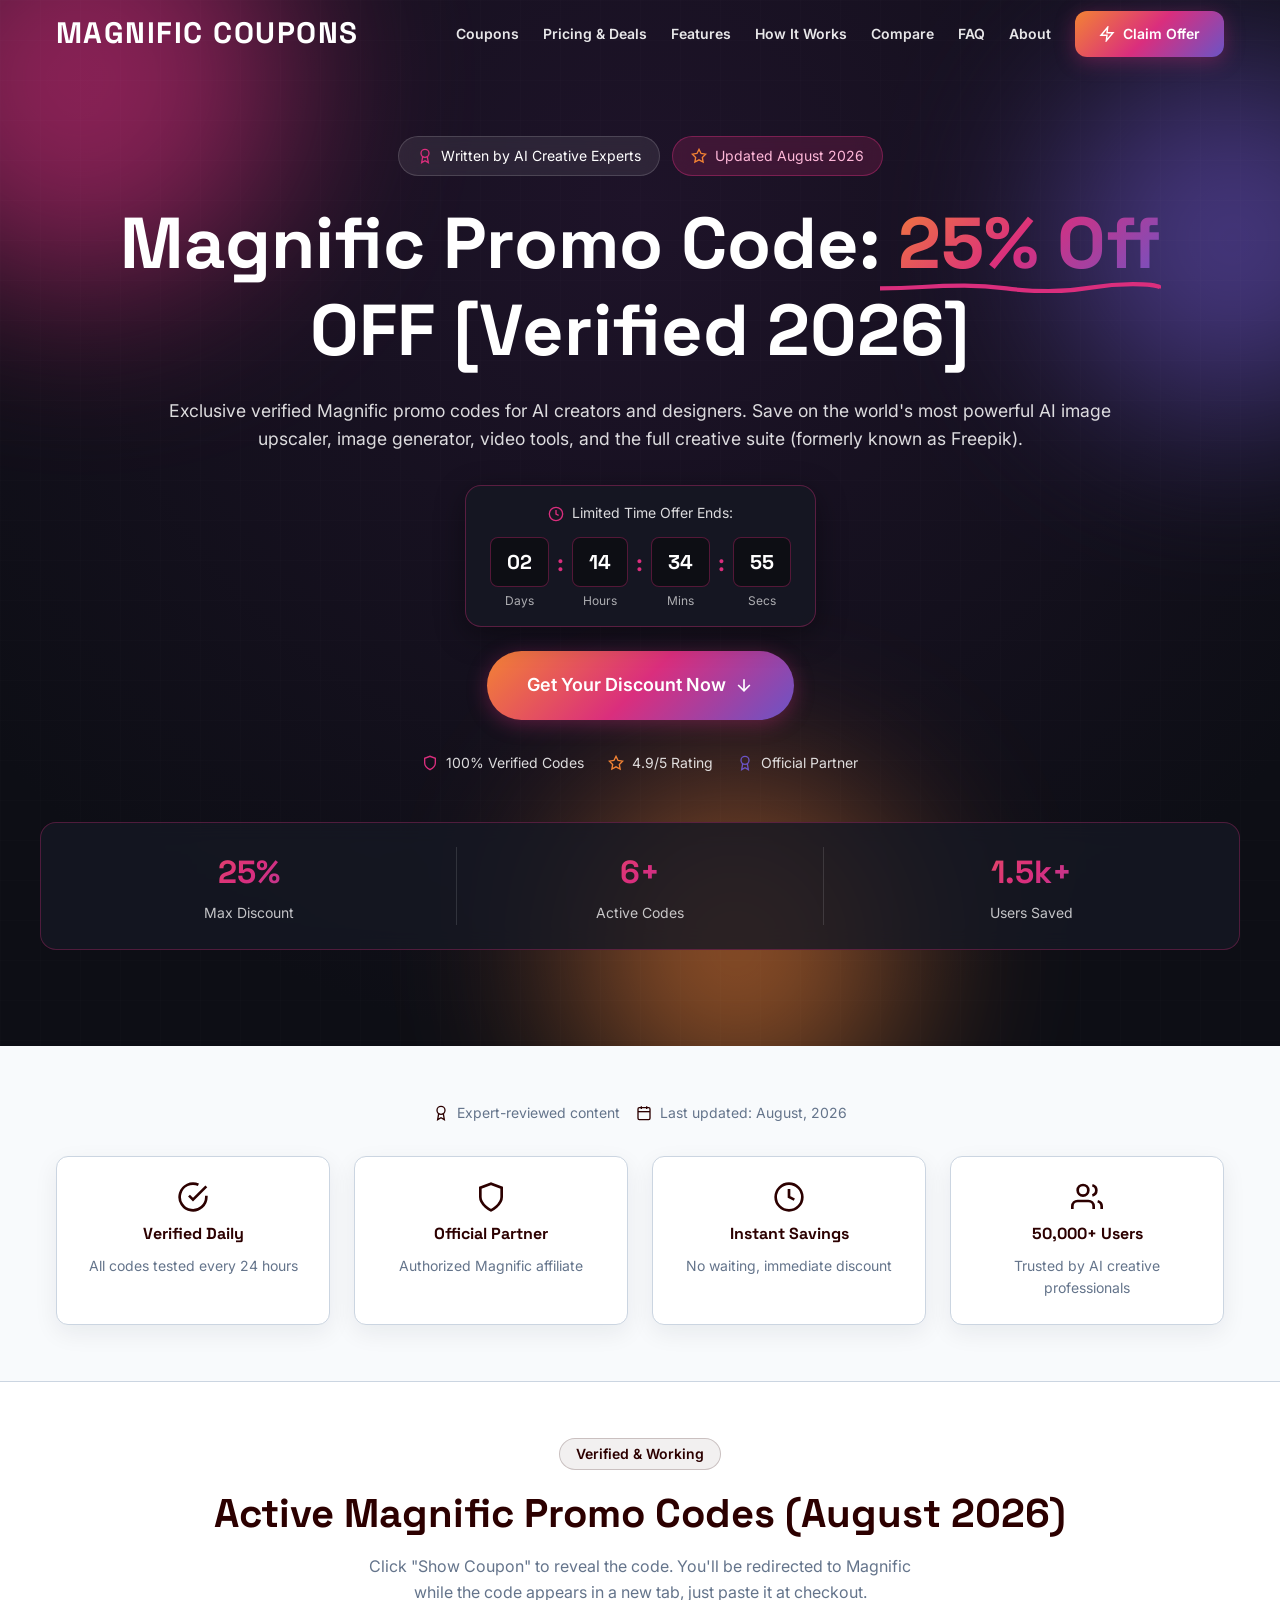
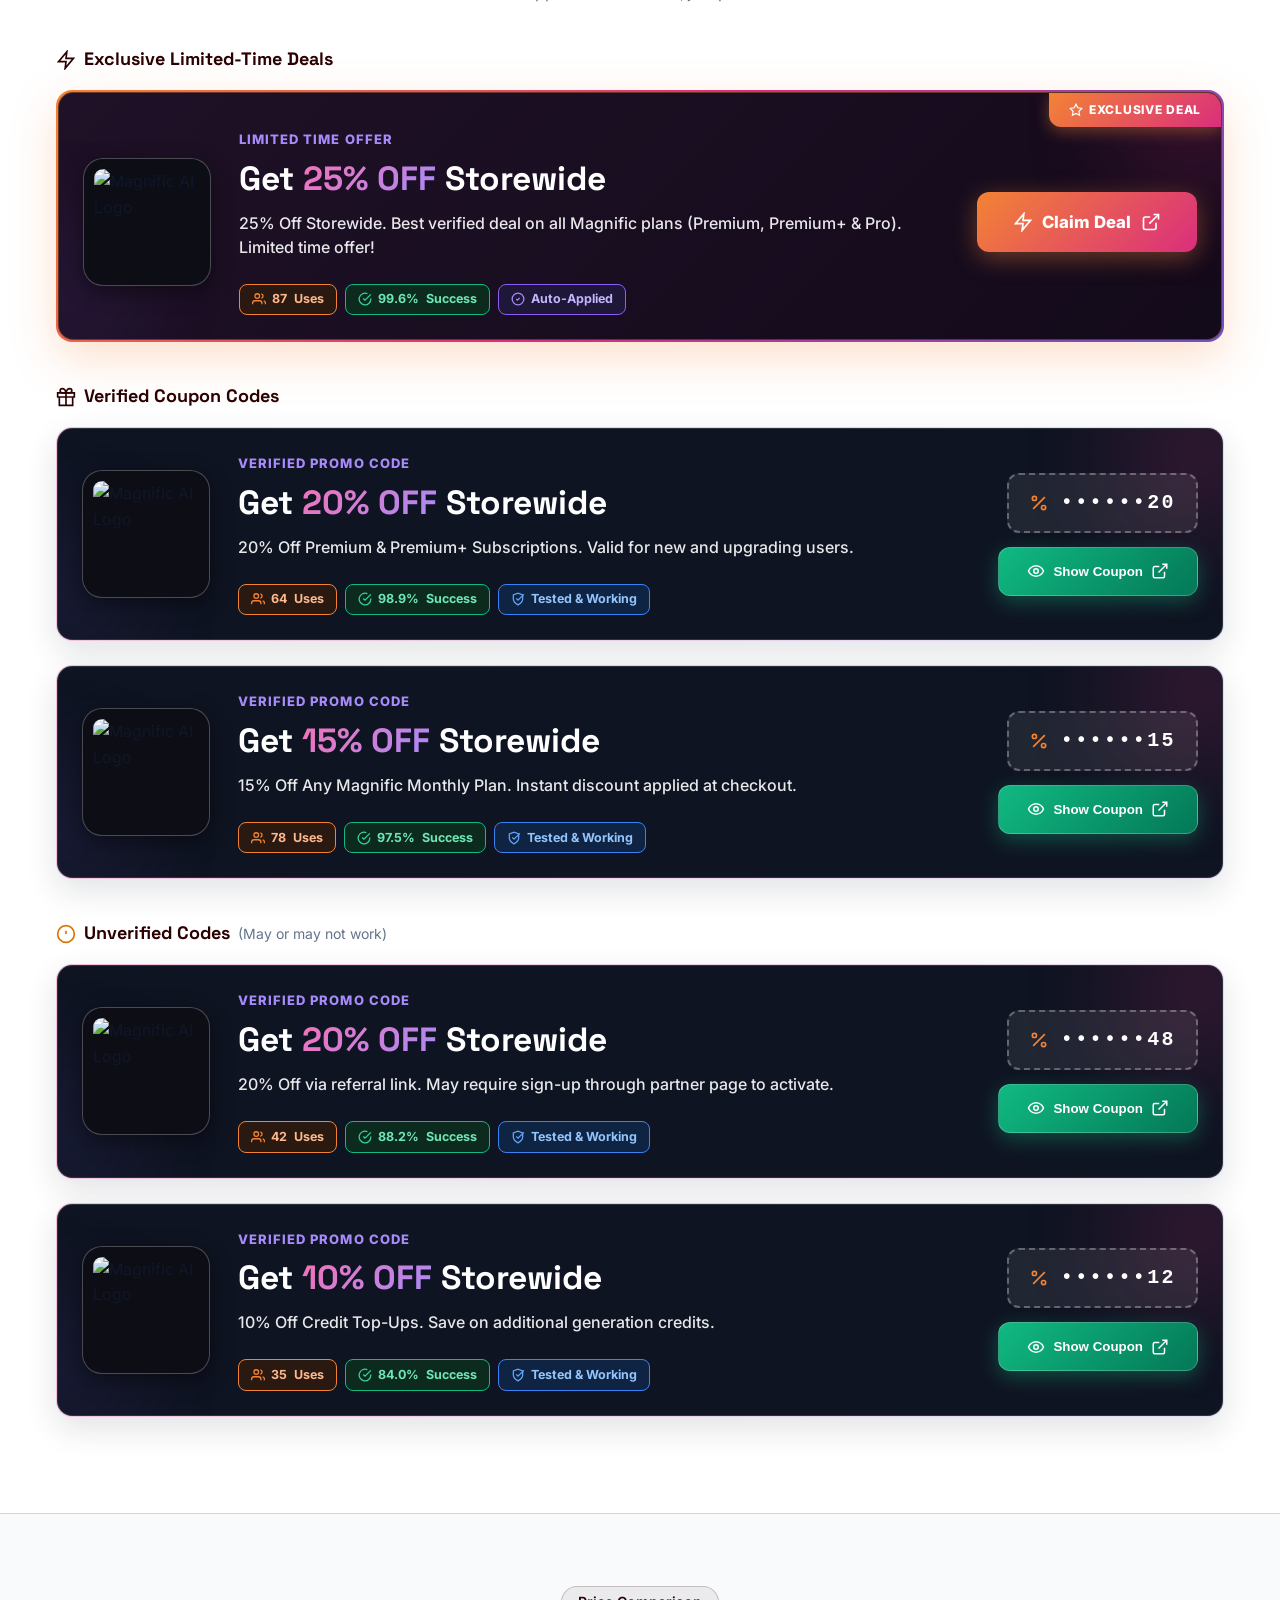
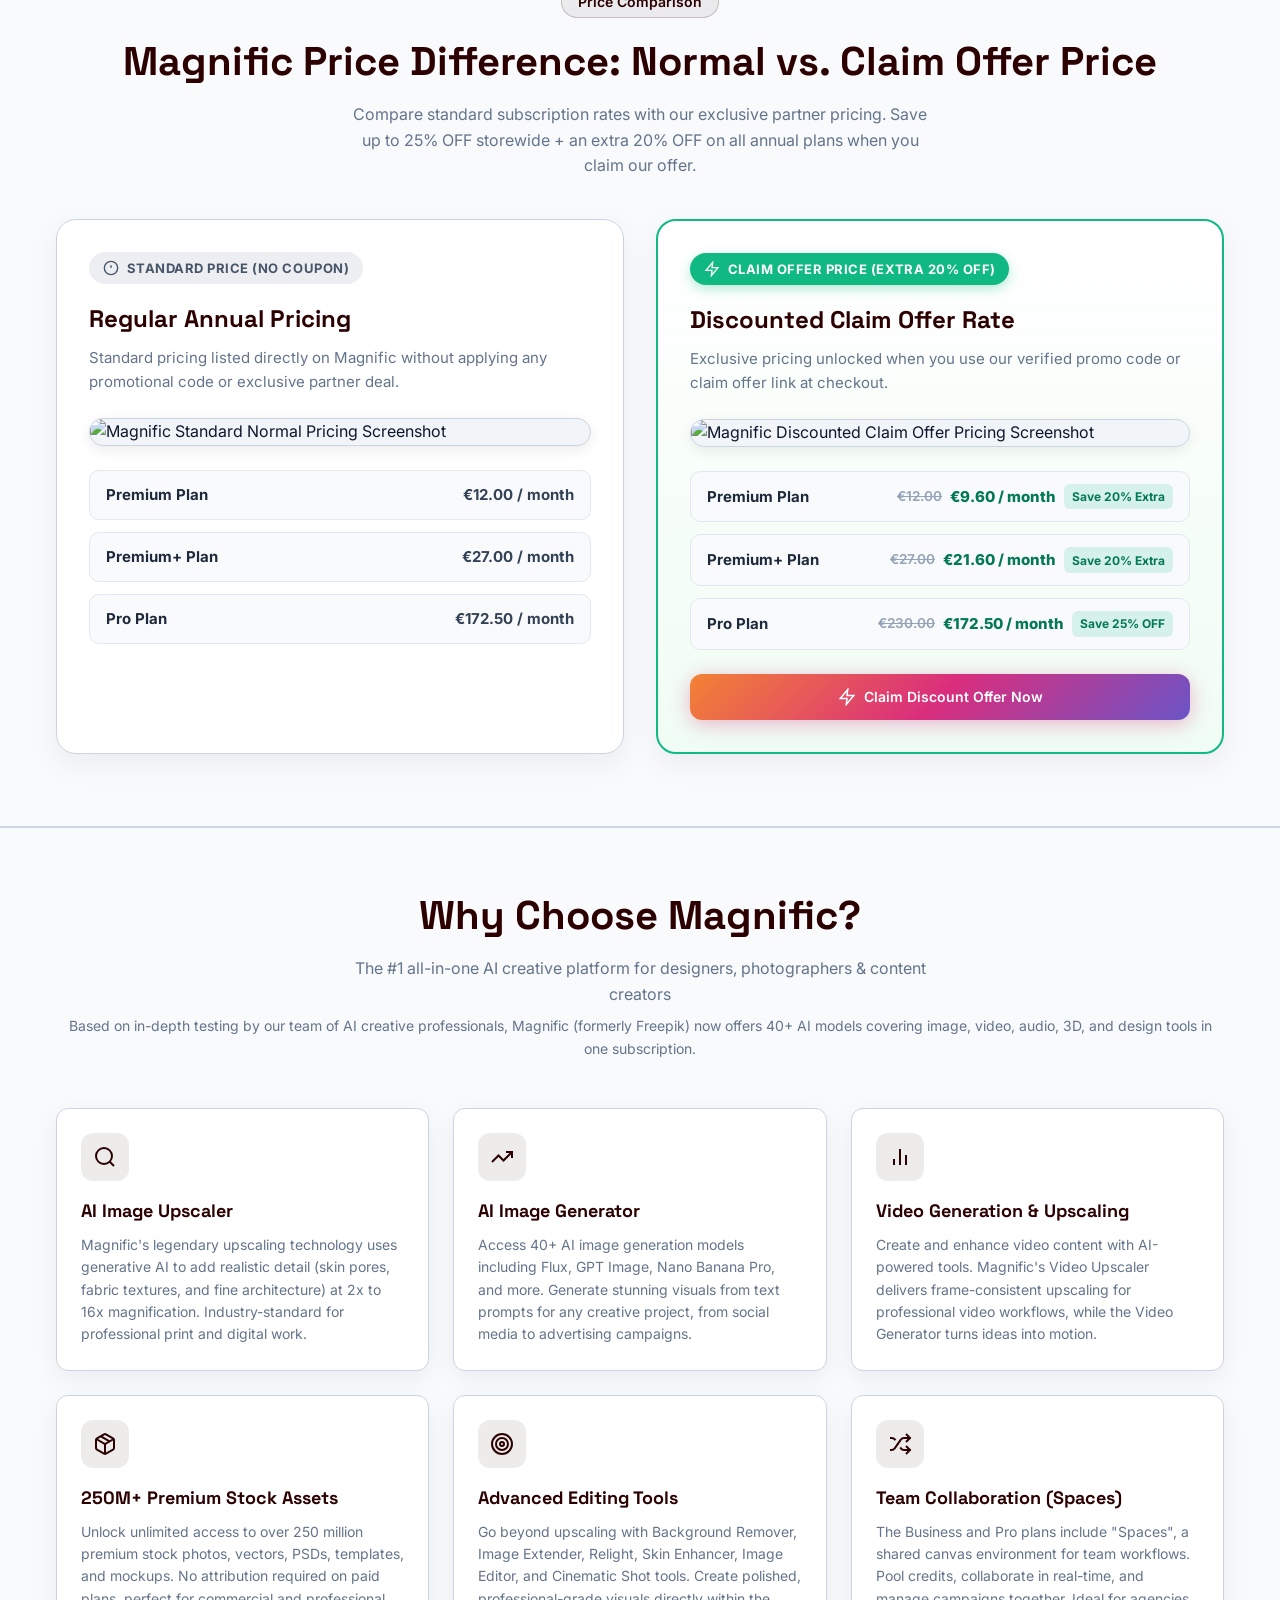
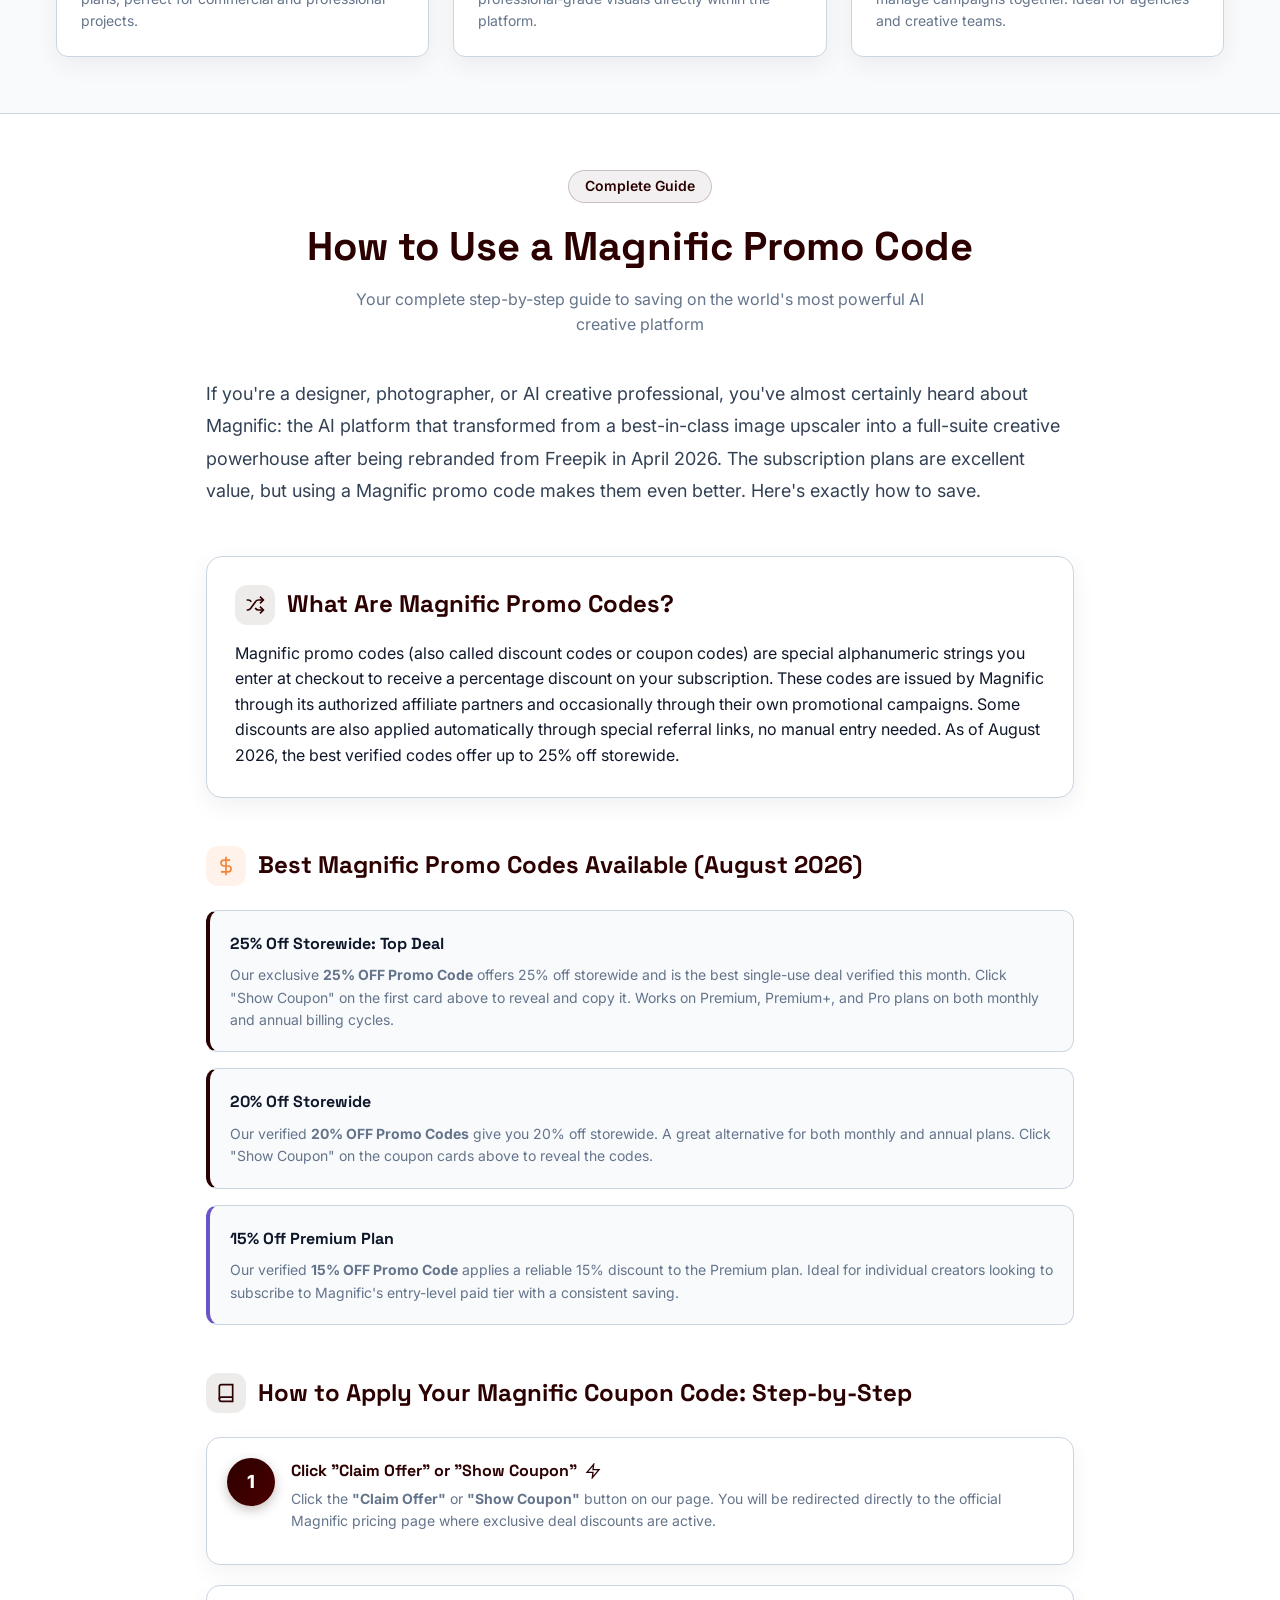
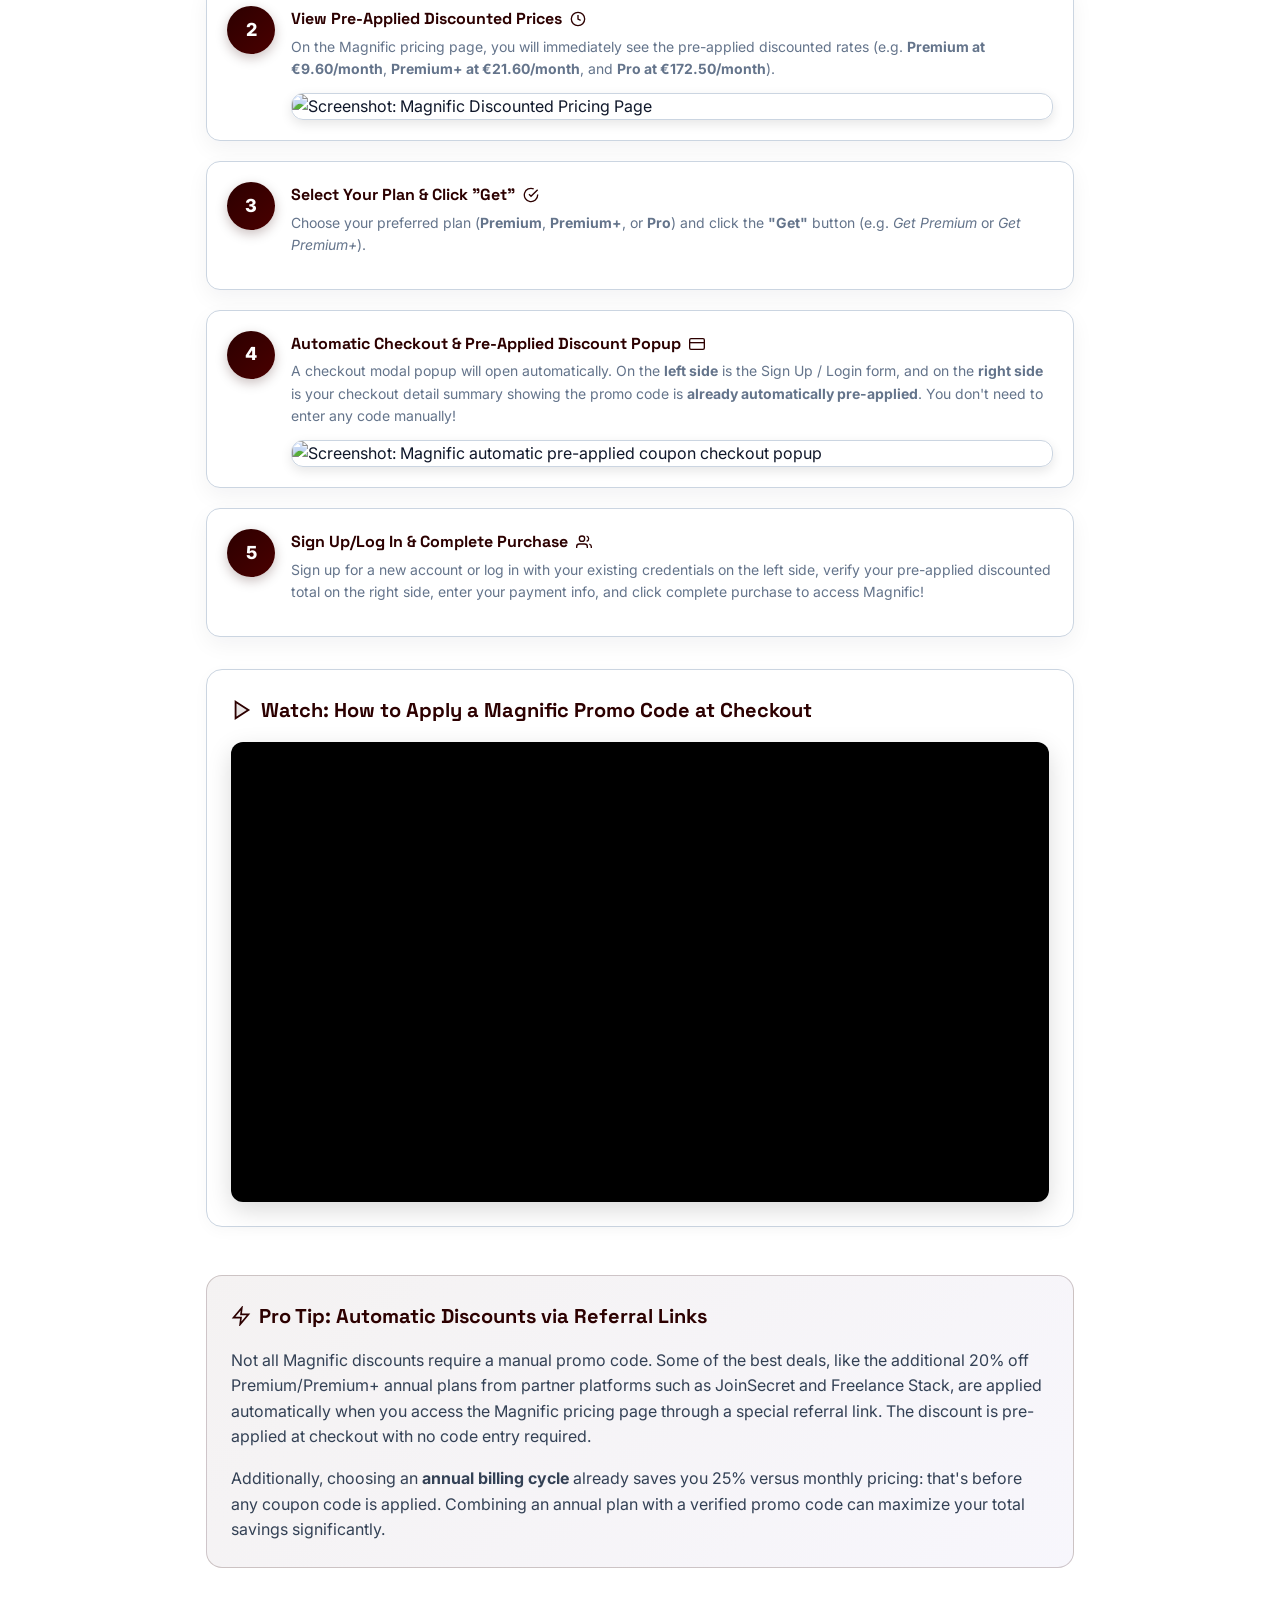
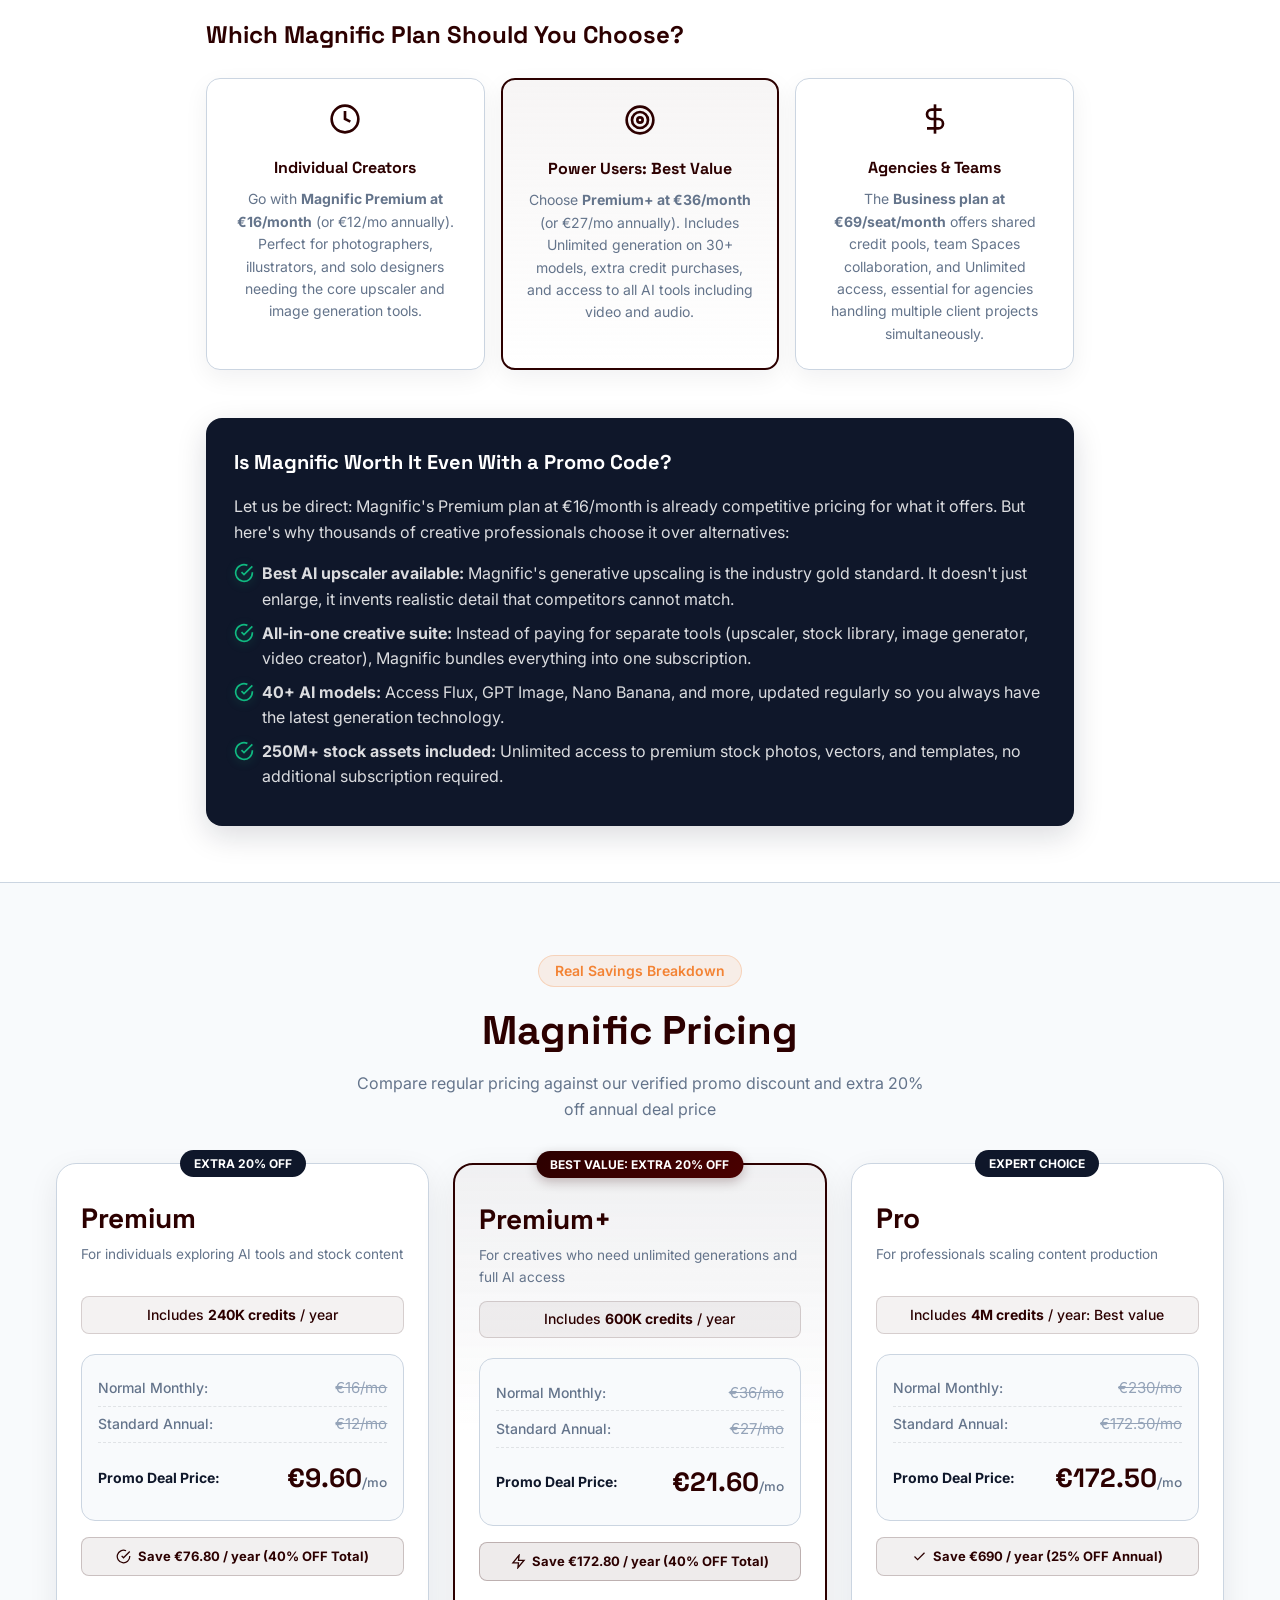
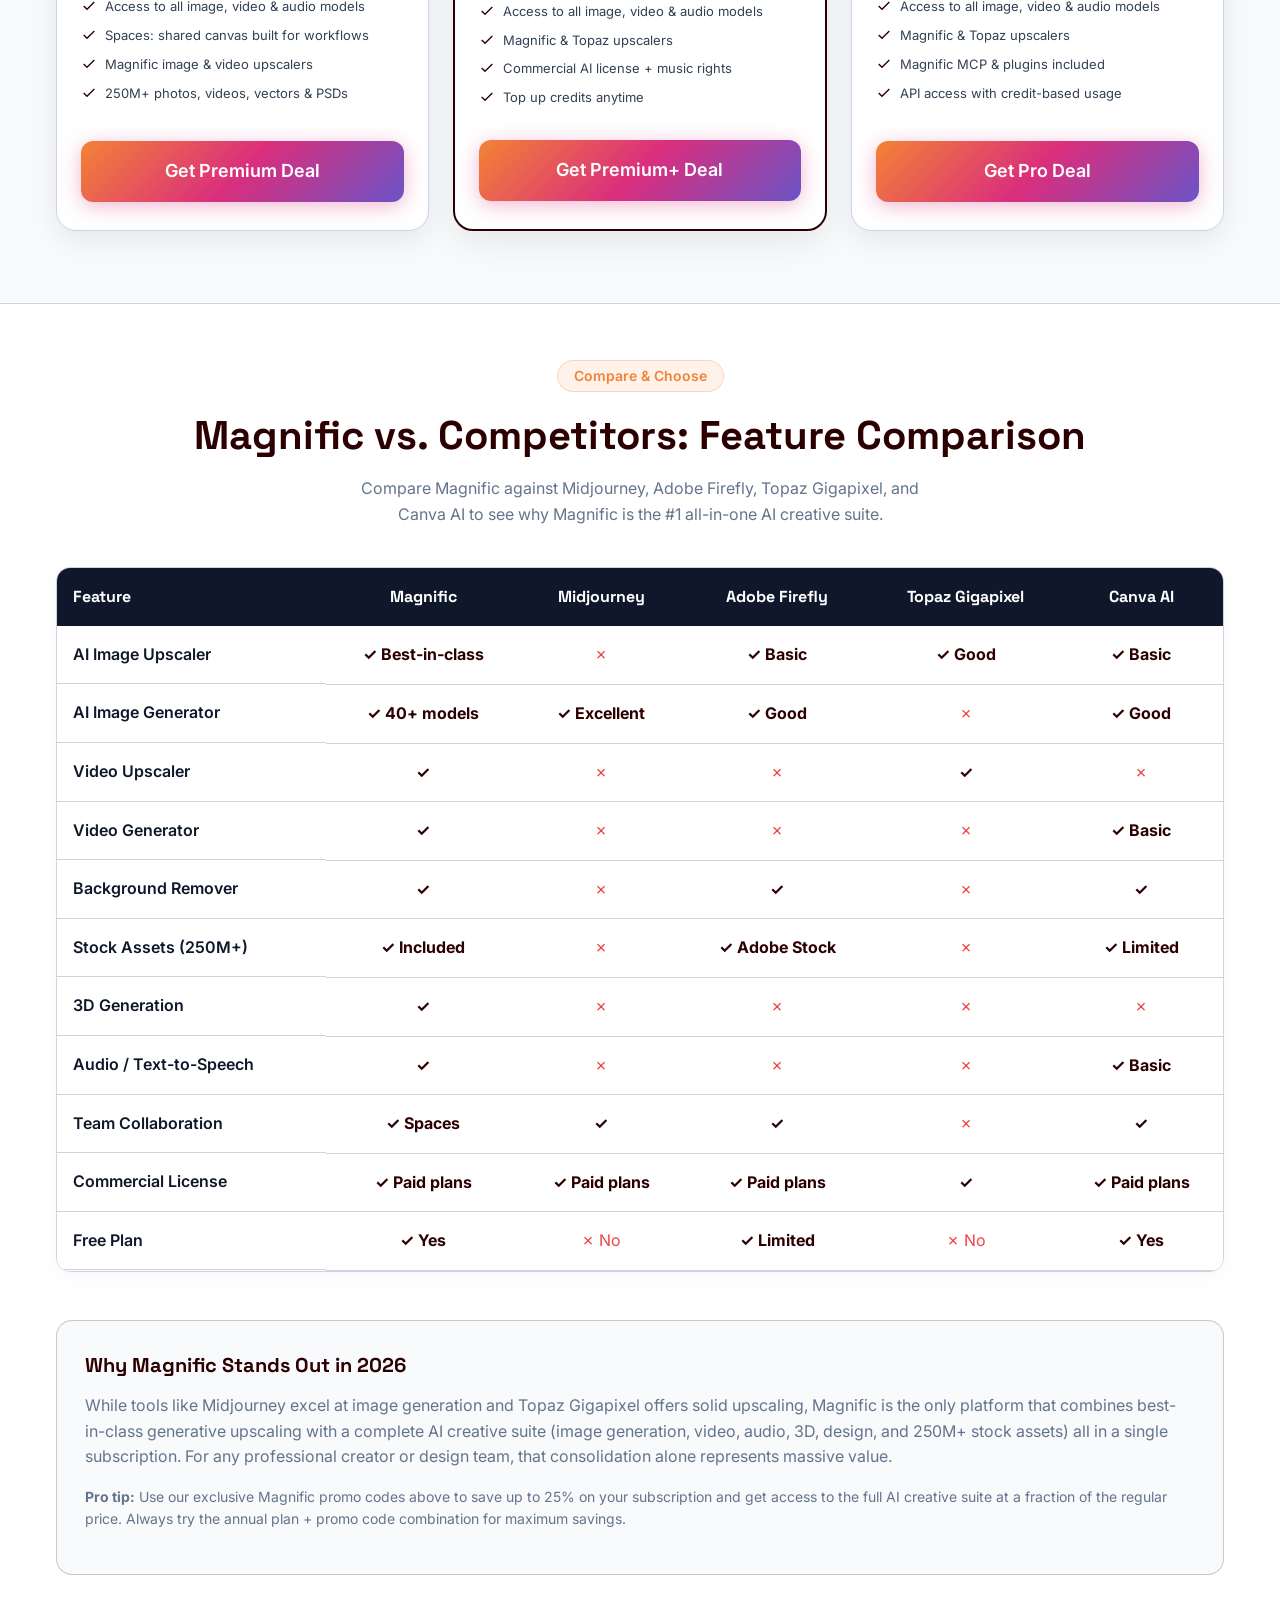
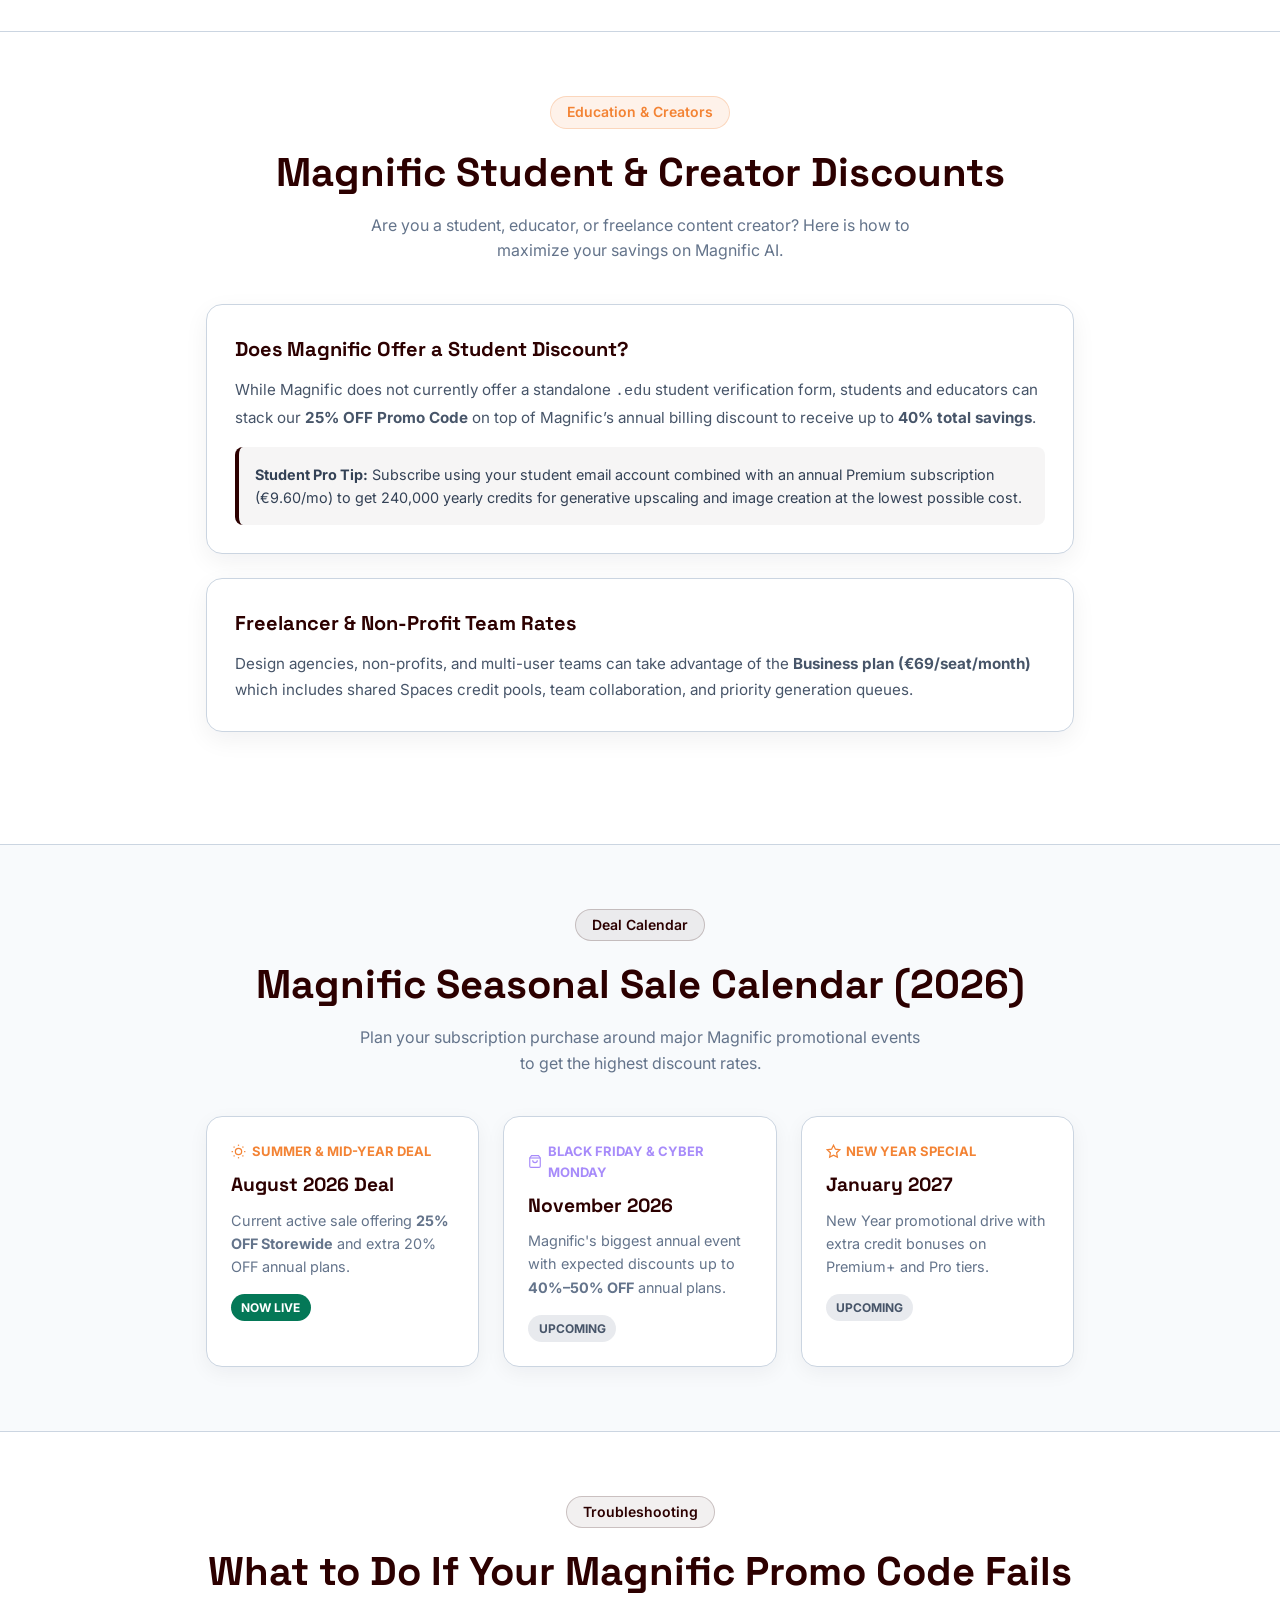
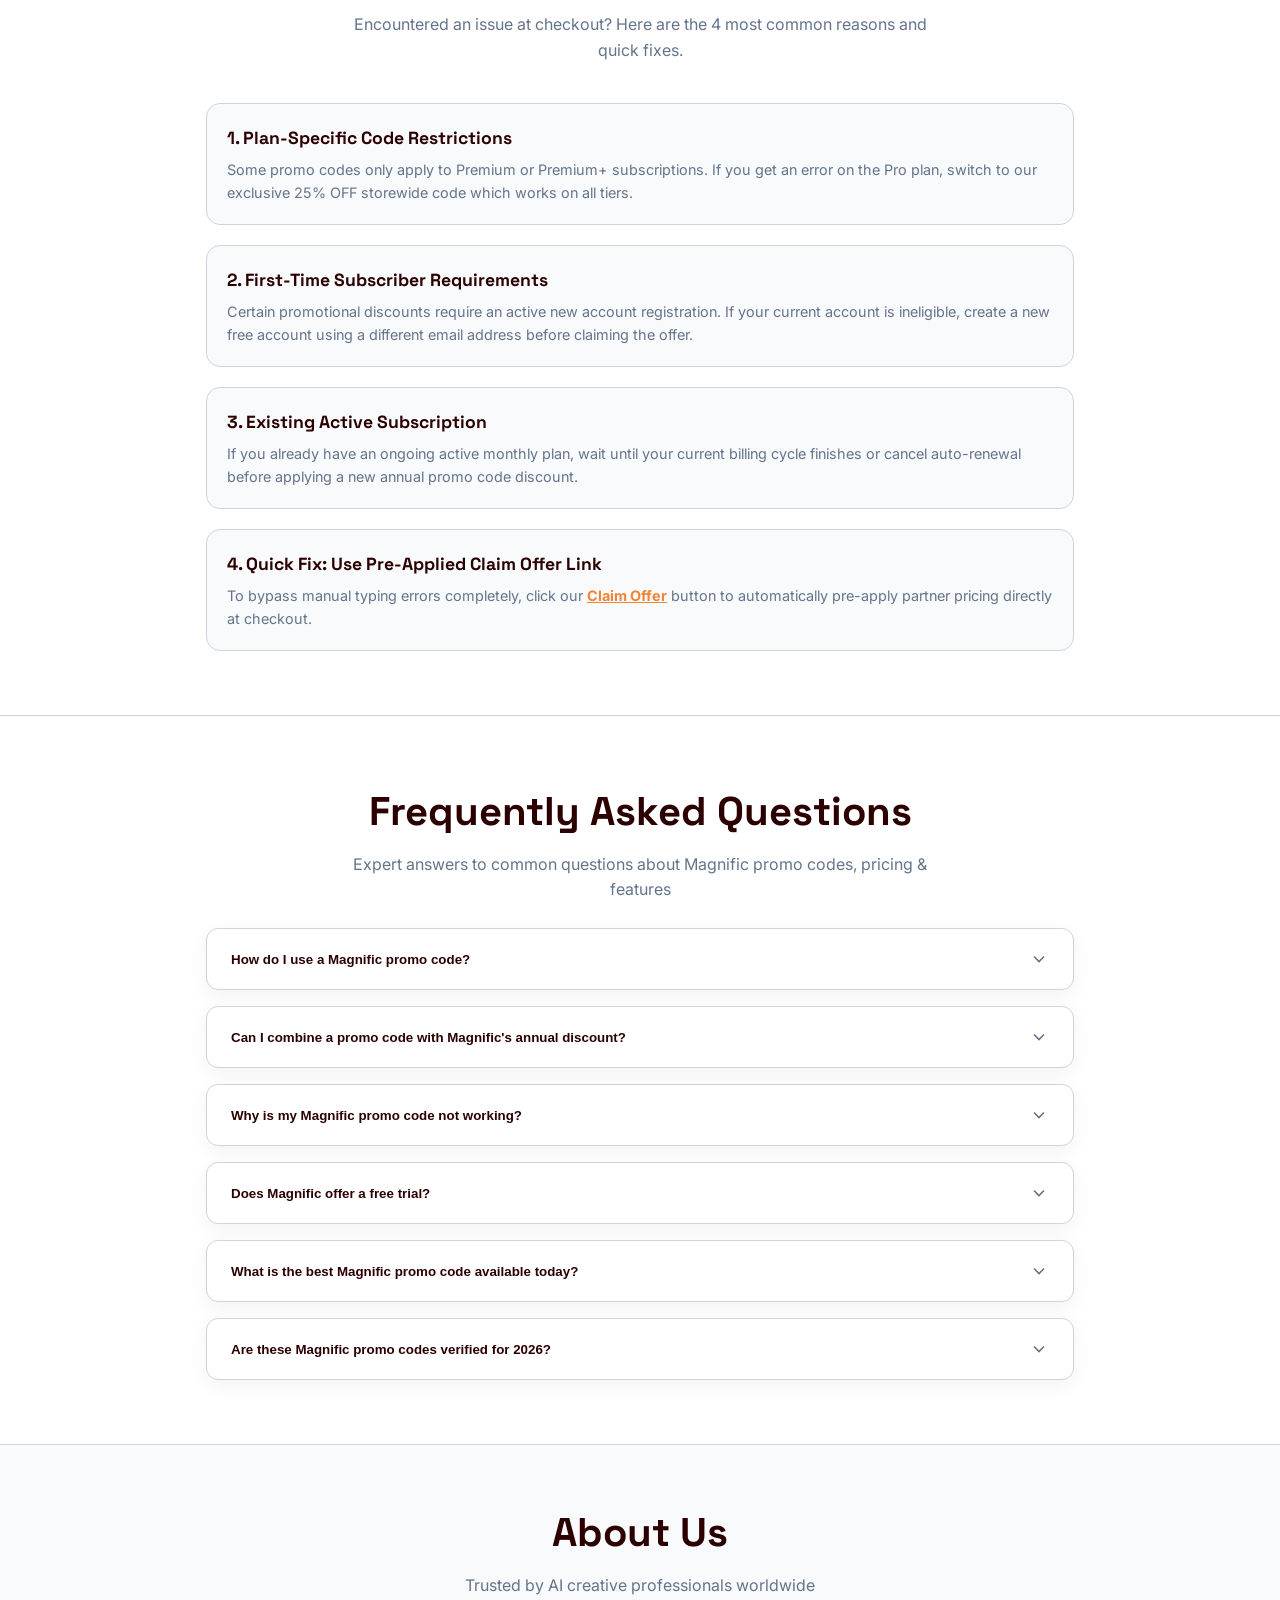
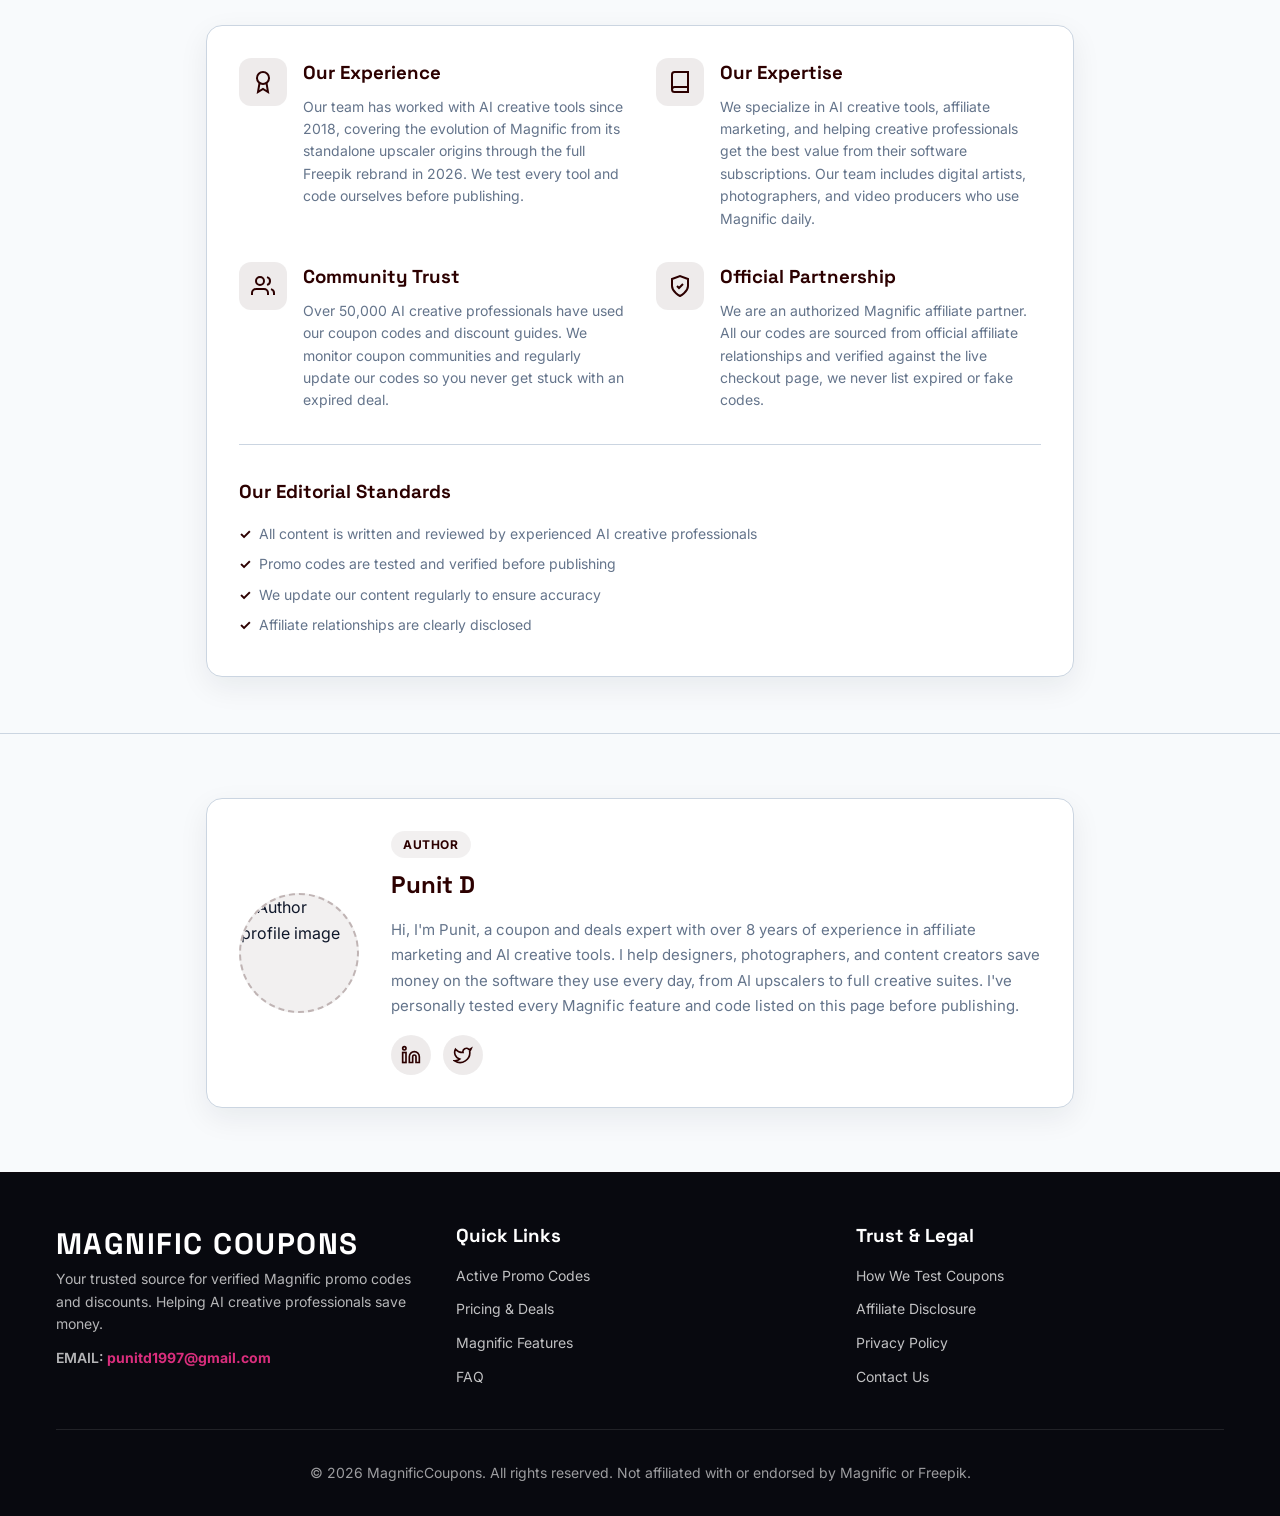
==== index.html @ f3841e80 "Update index.html" ====
<!DOCTYPE html>
<html lang="en">
<head>
  <meta charset="UTF-8">
  <meta name="viewport" content="width=device-width, initial-scale=1.0">
  <meta name="description" content="Looking for a Magnific promo code? Get up to 25% off Magnific Premium, Premium+ &amp; Pro plans. Verified &amp; working coupon codes for August 2026. Save now!">
  <meta name="keywords" content="Magnific promo code, Magnific coupon code, Magnific discount, Magnific AI coupon, Magnific deal 2026, Freepik promo code, Magnific discount code, AI upscaler coupon">
  <meta name="robots" content="index, follow, max-snippet:-1, max-image-preview:large, max-video-preview:-1">
  <meta name="author" content="Magnific Coupon Codes - AI Creative Tools Experts">
  <meta name="theme-color" content="#0d0e15">
  <meta name="language" content="English">
  <meta name="revisit-after" content="1 days">
  <meta name="rating" content="General">
  <meta name="distribution" content="Global">
  <meta property="og:title" content="Magnific Promo Code 2026 - Get 25% Off | Verified &amp; Working">
  <meta property="og:description" content="Exclusive Magnific discount codes verified daily. Save up to 25% on AI image upscaling, image generation, video creation &amp; more. Expert-reviewed.">
  <meta property="og:type" content="website">
  <meta property="og:locale" content="en_US">
  <meta property="og:image" content="images/magnific-promo-code.png">
  <meta property="og:image:width" content="1200">
  <meta property="og:image:height" content="630">
  <meta property="og:image:type" content="image/webp">
  <meta property="og:site_name" content="Magnific Coupon Codes">
  <meta name="twitter:card" content="summary_large_image">
  <meta name="twitter:title" content="Magnific Promo Code 2026 - Up to 25% Off [Verified]">
  <meta name="twitter:description" content="Exclusive Magnific promo codes for AI creative professionals. Verified daily. Save on Premium, Premium+ &amp; Pro plans.">
  <meta name="twitter:image" content="https://helium10couponcode.github.io/images/Helium-10-Coupon-Code.webp">
  <link rel="canonical" href="https://helium10couponcode.github.io/">
  <title>Magnific Promo Code 2026: Get 25% OFF [100% Verified &amp; Working]</title>
  <meta name="google-site-verification" content="zBlILmQWFcv87Qbvv6zoVglAWLlkxqK2iYh4Z04ywe4" />
  <!-- Favicon -->
<link rel="icon" href="/images/favicon.ico" type="image/x-icon">
<link rel="icon" href="/images/favicon-32x32.png" sizes="32x32" type="image/png">
<link rel="icon" href="/images/favicon-16x16.png" sizes="16x16" type="image/png">
<link rel="apple-touch-icon" href="/images/apple-touch-icon.png" sizes="180x180">
  <link rel="preconnect" href="https://fonts.googleapis.com">
  <link rel="preconnect" href="https://fonts.gstatic.com" crossorigin>
  <link href="https://fonts.googleapis.com/css2?family=Inter:wght@400;500;600;700;800;900&family=Space+Grotesk:wght@500;600;700&display=swap" rel="stylesheet">
  <link rel="stylesheet" href="styles.css">
</head>
<body>
  <!-- Header -->
  <header id="header">
    <div class="header-container">
      <a href="index.html" class="logo">MAGNIFIC COUPONS</a>
      <nav class="nav-desktop">
        <a href="#coupons" class="nav-link">Coupons</a>
        <a href="#pricing-diff" class="nav-link">Pricing &amp; Deals</a>
        <a href="#features" class="nav-link">Features</a>
        <a href="#guide" class="nav-link">How It Works</a>
        <a href="#comparison" class="nav-link">Compare</a>
        <a href="#faq" class="nav-link">FAQ</a>
        <a href="#about" class="nav-link">About</a>
        <a href="https://allcouponcodes.net/refer/magnific" target="_blank" rel="noopener noreferrer" class="btn btn-orange btn-header-cta">
          <svg viewBox="0 0 24 24" fill="none" stroke="currentColor" stroke-width="2.2" style="width:16px;height:16px;"><polygon points="13 2 3 14 12 14 11 22 21 10 12 10 13 2"/></svg>
          <span>Claim Offer</span>
        </a>
      </nav>
      <button id="mobile-menu-btn" class="mobile-menu-btn" aria-label="Toggle menu">
        <svg class="icon-menu" viewBox="0 0 24 24" fill="none" stroke="currentColor" stroke-width="2"><line x1="3" y1="12" x2="21" y2="12"/><line x1="3" y1="6" x2="21" y2="6"/><line x1="3" y1="18" x2="21" y2="18"/></svg>
        <svg class="icon-close hidden" viewBox="0 0 24 24" fill="none" stroke="currentColor" stroke-width="2"><line x1="18" y1="6" x2="6" y2="18"/><line x1="6" y1="6" x2="18" y2="18"/></svg>
      </button>
    </div>
    <nav id="mobile-nav" class="nav-mobile hidden">
      <a href="#coupons" class="nav-link-mobile">Coupons</a>
      <a href="#pricing-diff" class="nav-link-mobile">Pricing &amp; Deals</a>
      <a href="#features" class="nav-link-mobile">Features</a>
      <a href="#guide" class="nav-link-mobile">How It Works</a>
      <a href="#comparison" class="nav-link-mobile">Compare</a>
      <a href="#faq" class="nav-link-mobile">FAQ</a>
      <a href="#about" class="nav-link-mobile">About</a>
      <a href="https://allcouponcodes.net/refer/magnific" target="_blank" rel="noopener noreferrer" class="btn btn-orange btn-mobile">
        <svg viewBox="0 0 24 24" fill="none" stroke="currentColor" stroke-width="2" style="width:16px;height:16px;"><polygon points="13 2 3 14 12 14 11 22 21 10 12 10 13 2"/></svg>
        <span>Claim Offer</span>
      </a>
    </nav>
  </header>

  <!-- Coupon Popup Modal -->
  <div id="coupon-popup" class="popup-overlay hidden">
    <div class="popup-decorative-1"></div>
    <div class="popup-decorative-2"></div>
    <div class="popup-content">
      <button id="popup-close" class="popup-close" aria-label="Close popup">
        <svg viewBox="0 0 24 24" fill="none" stroke="currentColor" stroke-width="2"><line x1="18" y1="6" x2="6" y2="18"/><line x1="6" y1="6" x2="18" y2="18"/></svg>
      </button>
      <div class="popup-icon-wrapper">
        <div class="popup-icon-main">
          <svg viewBox="0 0 24 24" fill="none" stroke="currentColor" stroke-width="2"><path d="M20 12v10H4V12"/><path d="M2 7h20v5H2z"/><path d="M12 22V7"/><path d="M12 7H7.5a2.5 2.5 0 0 1 0-5C11 2 12 7 12 7z"/><path d="M12 7h4.5a2.5 2.5 0 0 0 0-5C13 2 12 7 12 7z"/></svg>
        </div>
        <div class="popup-icon-badge">
          <svg viewBox="0 0 24 24" fill="none" stroke="currentColor" stroke-width="2"><path d="m12 3-1.912 5.813a2 2 0 0 1-1.275 1.275L3 12l5.813 1.912a2 2 0 0 1 1.275 1.275L12 21l1.912-5.813a2 2 0 0 1 1.275-1.275L21 12l-5.813-1.912a2 2 0 0 1-1.275-1.275L12 3Z"/></svg>
        </div>
      </div>
      <h2 class="popup-title">Your Exclusive Code! <svg viewBox="0 0 24 24" fill="none" stroke="currentColor" stroke-width="2"><path d="m12 3-1.912 5.813a2 2 0 0 1-1.275 1.275L3 12l5.813 1.912a2 2 0 0 1 1.275 1.275L12 21l1.912-5.813a2 2 0 0 1 1.275-1.275L21 12l-5.813-1.912a2 2 0 0 1-1.275-1.275L12 3Z"/></svg></h2>
      <p class="popup-subtitle">Copy this code and use it at Magnific checkout for your discount</p>
      <div class="popup-code-box">
        <code id="popup-code-text" class="popup-code"></code>
      </div>
      <button id="popup-copy-btn" class="btn btn-orange btn-full">
        <svg viewBox="0 0 24 24" fill="none" stroke="currentColor" stroke-width="2"><rect width="14" height="14" x="8" y="8" rx="2" ry="2"/><path d="M4 16c-1.1 0-2-.9-2-2V4c0-1.1.9-2 2-2h10c1.1 0 2 .9 2 2"/></svg>
        <span>Copy Coupon Code</span>
      </button>
	   <a id="popup-deal-btn" href="https://allcouponcodes.net/refer/magnific" target="_blank" rel="noopener noreferrer" class="btn btn-green btn-full">
        <svg viewBox="0 0 24 24" fill="none" stroke="currentColor" stroke-width="2"><path d="M18 13v6a2 2 0 0 1-2 2H5a2 2 0 0 1-2-2V8a2 2 0 0 1 2-2h6"/><polyline points="15,3 21,3 21,9"/><line x1="10" y1="14" x2="21" y2="3"/></svg>
        <span>Get a Deal</span>
      </a>
      <p class="popup-note">The original tab has redirected to Magnific</p>
      <button id="popup-continue" class="popup-continue">Close and continue browsing <svg viewBox="0 0 24 24" fill="none" stroke="currentColor" stroke-width="2"><path d="M18 13v6a2 2 0 0 1-2 2H5a2 2 0 0 1-2-2V8a2 2 0 0 1 2-2h6"/><polyline points="15,3 21,3 21,9"/><line x1="10" y1="14" x2="21" y2="3"/></svg></button>
    </div>
  </div>

  <main>
    <!-- Hero Section -->
    <section class="hero">
      <div class="hero-orb-1"></div>
      <div class="hero-orb-2"></div>
      <div class="hero-orb-3"></div>
      <div class="hero-grid"></div>
      <div class="hero-content">
        <div class="hero-badges">
          <div class="hero-badge">
            <svg viewBox="0 0 24 24" fill="none" stroke="currentColor" stroke-width="2"><circle cx="12" cy="8" r="6"/><path d="M15.477 12.89 17 22l-5-3-5 3 1.523-9.11"/></svg>
            Written by AI Creative Experts
          </div>
          <div class="hero-badge hero-badge-orange">
            <svg viewBox="0 0 24 24" fill="none" stroke="currentColor" stroke-width="2"><polygon points="12 2 15.09 8.26 22 9.27 17 14.14 18.18 21.02 12 17.77 5.82 21.02 7 14.14 2 9.27 8.91 8.26 12 2"/></svg>
            Updated August 2026
          </div>
        </div>
        <h1 class="hero-title">
          Magnific Promo Code:<span class="gradient-text-h10"> 25% Off</span><br>OFF [Verified 2026]
        </h1>
        <p class="hero-subtitle">Exclusive verified Magnific promo codes for AI creators and designers. Save on the world's most powerful AI image upscaler, image generator, video tools, and the full creative suite (formerly known as Freepik).</p>
        <div class="hero-timer-cta">
          <div class="hero-timer-box">
            <div class="countdown-wrapper">
              <div class="countdown-label">
                <svg viewBox="0 0 24 24" fill="none" stroke="currentColor" stroke-width="2"><circle cx="12" cy="12" r="10"/><polyline points="12 6 12 12 16 14"/></svg>
                Limited Time Offer Ends:
              </div>
              <div class="countdown" id="hero-countdown">
                <div class="countdown-item"><div class="countdown-digit" id="hero-days">00</div><span class="countdown-label-text">Days</span></div>
                <span class="countdown-separator">:</span>
                <div class="countdown-item"><div class="countdown-digit" id="hero-hours">00</div><span class="countdown-label-text">Hours</span></div>
                <span class="countdown-separator">:</span>
                <div class="countdown-item"><div class="countdown-digit" id="hero-mins">00</div><span class="countdown-label-text">Mins</span></div>
                <span class="countdown-separator">:</span>
                <div class="countdown-item"><div class="countdown-digit" id="hero-secs">00</div><span class="countdown-label-text">Secs</span></div>
              </div>
            </div>
          </div>
          <a href="#coupons" class="btn btn-orange btn-hero animate-pulse-orange">
            Get Your Discount Now
            <svg viewBox="0 0 24 24" fill="none" stroke="currentColor" stroke-width="2"><path d="M12 5v14"/><path d="m19 12-7 7-7-7"/></svg>
          </a>
        </div>
        <div class="hero-trust">
          <div class="trust-item"><svg viewBox="0 0 24 24" fill="none" stroke="currentColor" stroke-width="2"><path d="M12 22s8-4 8-10V5l-8-3-8 3v7c0 6 8 10 8 10z"/></svg> 100% Verified Codes</div>
          <div class="trust-item"><svg viewBox="0 0 24 24" fill="none" stroke="currentColor" stroke-width="2"><polygon points="12 2 15.09 8.26 22 9.27 17 14.14 18.18 21.02 12 17.77 5.82 21.02 7 14.14 2 9.27 8.91 8.26 12 2"/></svg> 4.9/5 Rating</div>
          <div class="trust-item"><svg viewBox="0 0 24 24" fill="none" stroke="currentColor" stroke-width="2"><circle cx="12" cy="8" r="6"/><path d="M15.477 12.89 17 22l-5-3-5 3 1.523-9.11"/></svg> Official Partner</div>
        </div>
        <div class="hero-stats">
          <div class="stat-item"><p class="stat-value">25%</p><p class="stat-label">Max Discount</p></div>
          <div class="stat-item stat-border"><p class="stat-value">6+</p><p class="stat-label">Active Codes</p></div>
          <div class="stat-item"><p class="stat-value">1.5k+</p><p class="stat-label">Users Saved</p></div>
        </div>
      </div>
    </section>

    <!-- Trust Badges Section -->
    <section class="trust-badges">
      <div class="container">
        <div class="eeat-signals">
          <div class="eeat-item"><svg viewBox="0 0 24 24" fill="none" stroke="currentColor" stroke-width="2"><circle cx="12" cy="8" r="6"/><path d="M15.477 12.89 17 22l-5-3-5 3 1.523-9.11"/></svg> Expert-reviewed content</div>
          <div class="eeat-item"><svg viewBox="0 0 24 24" fill="none" stroke="currentColor" stroke-width="2"><rect x="3" y="4" width="18" height="18" rx="2" ry="2"/><line x1="16" y1="2" x2="16" y2="6"/><line x1="8" y1="2" x2="8" y2="6"/><line x1="3" y1="10" x2="21" y2="10"/></svg> Last updated: August, 2026</div>
        </div>
        <div class="badges-grid">
          <div class="badge-card">
            <svg viewBox="0 0 24 24" fill="none" stroke="currentColor" stroke-width="2"><path d="M22 11.08V12a10 10 0 1 1-5.93-9.14"/><polyline points="22 4 12 14.01 9 11.01"/></svg>
            <h3>Verified Daily</h3>
            <p>All codes tested every 24 hours</p>
          </div>
          <div class="badge-card">
            <svg viewBox="0 0 24 24" fill="none" stroke="currentColor" stroke-width="2"><path d="M12 22s8-4 8-10V5l-8-3-8 3v7c0 6 8 10 8 10z"/></svg>
            <h3>Official Partner</h3>
            <p>Authorized Magnific affiliate</p>
          </div>
          <div class="badge-card">
            <svg viewBox="0 0 24 24" fill="none" stroke="currentColor" stroke-width="2"><circle cx="12" cy="12" r="10"/><polyline points="12 6 12 12 16 14"/></svg>
            <h3>Instant Savings</h3>
            <p>No waiting, immediate discount</p>
          </div>
          <div class="badge-card">
            <svg viewBox="0 0 24 24" fill="none" stroke="currentColor" stroke-width="2"><path d="M17 21v-2a4 4 0 0 0-4-4H5a4 4 0 0 0-4 4v2"/><circle cx="9" cy="7" r="4"/><path d="M23 21v-2a4 4 0 0 0-3-3.87"/><path d="M16 3.13a4 4 0 0 1 0 7.75"/></svg>
            <h3>50,000+ Users</h3>
            <p>Trusted by AI creative professionals</p>
          </div>
        </div>
    </section>

    <!-- Coupons Section -->
    <section id="coupons" class="coupons-section">
      <div class="container">
        <div class="section-header">
          <span class="section-badge section-badge-green">Verified & Working</span>
          <h2 class="section-title">Active Magnific Promo Codes (August 2026)</h2>
          <p class="section-subtitle">Click "Show Coupon" to reveal the code. You'll be redirected to Magnific while the code appears in a new tab, just paste it at checkout.</p>
        </div>

        <!-- Exclusive Coupons -->
        <div class="coupon-category">
          <div class="category-header">
            <svg viewBox="0 0 24 24" fill="none" stroke="currentColor" stroke-width="2"><polygon points="13 2 3 14 12 14 11 22 21 10 12 10 13 2"/></svg>
            <h3>Exclusive Limited-Time Deals</h3>
          </div>
          <div class="coupons-list" id="exclusive-coupons"></div>
        </div>

        <!-- Normal Coupons -->
        <div class="coupon-category">
          <div class="category-header category-header-green">
            <svg viewBox="0 0 24 24" fill="none" stroke="currentColor" stroke-width="2"><path d="M20 12v10H4V12"/><path d="M2 7h20v5H2z"/><path d="M12 22V7"/><path d="M12 7H7.5a2.5 2.5 0 0 1 0-5C11 2 12 7 12 7z"/><path d="M12 7h4.5a2.5 2.5 0 0 0 0-5C13 2 12 7 12 7z"/></svg>
            <h3>Verified Coupon Codes</h3>
          </div>
          <div class="coupons-list" id="normal-coupons"></div>
        </div>

        <!-- Unverified Coupons -->
        <div class="coupon-category">
          <div class="category-header category-header-yellow">
            <svg viewBox="0 0 24 24" fill="none" stroke="currentColor" stroke-width="2"><circle cx="12" cy="12" r="10"/><line x1="12" y1="8" x2="12" y2="12"/><line x1="12" y1="16" x2="12.01" y2="16"/></svg>
            <h3>Unverified Codes</h3>
            <span class="category-note">(May or may not work)</span>
          </div>
          <div class="coupons-list" id="unverified-coupons"></div>
        </div>
      </div>
    </section>

    <!-- Price Difference Section (Normal vs Claim Offer Price) -->
    <section id="pricing-diff" class="pricing-diff-section">
      <div class="container">
        <div class="section-header">
          <span class="section-badge section-badge-green">Price Comparison</span>
          <h2 class="section-title">Magnific Price Difference: Normal vs. Claim Offer Price</h2>
          <p class="section-subtitle">Compare standard subscription rates with our exclusive partner pricing. Save up to 25% OFF storewide + an extra 20% OFF on all annual plans when you claim our offer.</p>
        </div>

        <div class="price-compare-grid">
          <!-- Normal Pricing Card -->
          <div class="price-card-box">
            <span class="price-card-badge badge-normal">
              <svg viewBox="0 0 24 24" fill="none" stroke="currentColor" stroke-width="2" style="width:16px;height:16px;"><circle cx="12" cy="12" r="10"/><line x1="12" y1="8" x2="12" y2="12"/><line x1="12" y1="16" x2="12.01" y2="16"/></svg>
              Standard Price (No Coupon)
            </span>
            <h3 class="price-card-title">Regular Annual Pricing</h3>
            <p class="price-card-desc">Standard pricing listed directly on Magnific without applying any promotional code or exclusive partner deal.</p>
            
            <div class="price-image-wrapper">
              <img src="images/normal_pricing.png" alt="Magnific Standard Normal Pricing Screenshot" loading="lazy">
            </div>

            <ul class="price-breakdown-list">
              <li class="price-breakdown-item">
                <span class="price-plan-name">Premium Plan</span>
                <span class="price-val-normal">€12.00 / month</span>
              </li>
              <li class="price-breakdown-item">
                <span class="price-plan-name">Premium+ Plan</span>
                <span class="price-val-normal">€27.00 / month</span>
              </li>
              <li class="price-breakdown-item">
                <span class="price-plan-name">Pro Plan</span>
                <span class="price-val-normal">€172.50 / month</span>
              </li>
            </ul>
          </div>

          <!-- Claim Offer Pricing Card (Featured) -->
          <div class="price-card-box price-card-featured">
            <span class="price-card-badge badge-offer">
              <svg viewBox="0 0 24 24" fill="none" stroke="currentColor" stroke-width="2" style="width:16px;height:16px;"><polygon points="13 2 3 14 12 14 11 22 21 10 12 10 13 2"/></svg>
              Claim Offer Price (Extra 20% OFF)
            </span>
            <h3 class="price-card-title">Discounted Claim Offer Rate</h3>
            <p class="price-card-desc">Exclusive pricing unlocked when you use our verified promo code or claim offer link at checkout.</p>
            
            <div class="price-image-wrapper">
              <img src="images/discounted_pricing.png" alt="Magnific Discounted Claim Offer Pricing Screenshot" loading="lazy">
            </div>

            <ul class="price-breakdown-list">
              <li class="price-breakdown-item">
                <span class="price-plan-name">Premium Plan</span>
                <span class="price-val-offer">
                  <span class="old-price">€12.00</span>
                  €9.60 / month
                  <span class="savings-pill">Save 20% Extra</span>
                </span>
              </li>
              <li class="price-breakdown-item">
                <span class="price-plan-name">Premium+ Plan</span>
                <span class="price-val-offer">
                  <span class="old-price">€27.00</span>
                  €21.60 / month
                  <span class="savings-pill">Save 20% Extra</span>
                </span>
              </li>
              <li class="price-breakdown-item">
                <span class="price-plan-name">Pro Plan</span>
                <span class="price-val-offer">
                  <span class="old-price">€230.00</span>
                  €172.50 / month
                  <span class="savings-pill">Save 25% OFF</span>
                </span>
              </li>
            </ul>

            <a href="https://allcouponcodes.net/refer/magnific" target="_blank" rel="noopener noreferrer" class="btn btn-orange animate-pulse-orange" style="width: 100%; text-align: center; justify-content: center; margin-top: auto;">
              <svg viewBox="0 0 24 24" fill="none" stroke="currentColor" stroke-width="2" style="width:18px;height:18px;"><polygon points="13 2 3 14 12 14 11 22 21 10 12 10 13 2"/></svg>
              <span>Claim Discount Offer Now</span>
            </a>
          </div>
        </div>
      </div>
    </section>

    <!-- Benefits Section -->
    <section id="features" class="benefits-section">
      <div class="container">
        <h2 class="section-title">Why Choose Magnific?</h2>
        <p class="section-subtitle">The #1 all-in-one AI creative platform for designers, photographers &amp; content creators</p>
        <p class="section-note">Based on in-depth testing by our team of AI creative professionals, Magnific (formerly Freepik) now offers 40+ AI models covering image, video, audio, 3D, and design tools in one subscription.</p>
        <div class="benefits-grid">
          <article class="benefit-card">
            <div class="benefit-icon">
              <svg viewBox="0 0 24 24" fill="none" stroke="currentColor" stroke-width="2"><circle cx="11" cy="11" r="8"/><path d="m21 21-4.3-4.3"/></svg>
            </div>
            <h3>AI Image Upscaler</h3>
            <p>Magnific's legendary upscaling technology uses generative AI to add realistic detail (skin pores, fabric textures, and fine architecture) at 2x to 16x magnification. Industry-standard for professional print and digital work.</p>
          </article>
          <article class="benefit-card">
            <div class="benefit-icon">
              <svg viewBox="0 0 24 24" fill="none" stroke="currentColor" stroke-width="2"><polyline points="22 7 13.5 15.5 8.5 10.5 2 17"/><polyline points="16 7 22 7 22 13"/></svg>
            </div>
            <h3>AI Image Generator</h3>
            <p>Access 40+ AI image generation models including Flux, GPT Image, Nano Banana Pro, and more. Generate stunning visuals from text prompts for any creative project, from social media to advertising campaigns.</p>
          </article>
          <article class="benefit-card">
            <div class="benefit-icon">
              <svg viewBox="0 0 24 24" fill="none" stroke="currentColor" stroke-width="2"><line x1="18" y1="20" x2="18" y2="10"/><line x1="12" y1="20" x2="12" y2="4"/><line x1="6" y1="20" x2="6" y2="14"/></svg>
            </div>
            <h3>Video Generation &amp; Upscaling</h3>
            <p>Create and enhance video content with AI-powered tools. Magnific's Video Upscaler delivers frame-consistent upscaling for professional video workflows, while the Video Generator turns ideas into motion.</p>
          </article>
          <article class="benefit-card">
            <div class="benefit-icon">
              <svg viewBox="0 0 24 24" fill="none" stroke="currentColor" stroke-width="2"><path d="M16.5 9.4 7.55 4.24"/><path d="M21 16V8a2 2 0 0 0-1-1.73l-7-4a2 2 0 0 0-2 0l-7 4A2 2 0 0 0 3 8v8a2 2 0 0 0 1 1.73l7 4a2 2 0 0 0 2 0l7-4A2 2 0 0 0 21 16z"/><polyline points="3.29 7 12 12 20.71 7"/><line x1="12" y1="22" x2="12" y2="12"/></svg>
            </div>
            <h3>250M+ Premium Stock Assets</h3>
            <p>Unlock unlimited access to over 250 million premium stock photos, vectors, PSDs, templates, and mockups. No attribution required on paid plans, perfect for commercial and professional projects.</p>
          </article>
          <article class="benefit-card">
            <div class="benefit-icon">
              <svg viewBox="0 0 24 24" fill="none" stroke="currentColor" stroke-width="2"><circle cx="12" cy="12" r="10"/><circle cx="12" cy="12" r="6"/><circle cx="12" cy="12" r="2"/></svg>
            </div>
            <h3>Advanced Editing Tools</h3>
            <p>Go beyond upscaling with Background Remover, Image Extender, Relight, Skin Enhancer, Image Editor, and Cinematic Shot tools. Create polished, professional-grade visuals directly within the platform.</p>
          </article>
          <article class="benefit-card">
            <div class="benefit-icon">
              <svg viewBox="0 0 24 24" fill="none" stroke="currentColor" stroke-width="2"><path d="M2 18h1.4c1.3 0 2.5-.6 3.3-1.7l6.1-8.6c.7-1.1 2-1.7 3.3-1.7H22"/><path d="m18 2 4 4-4 4"/><path d="M2 6h1.9c1.5 0 2.9.9 3.6 2.2"/><path d="M22 18h-5.9c-1.3 0-2.6-.7-3.3-1.8l-.5-.8"/><path d="m18 14 4 4-4 4"/></svg>
            </div>            <h3>Team Collaboration (Spaces)</h3>
            <p>The Business and Pro plans include "Spaces", a shared canvas environment for team workflows. Pool credits, collaborate in real-time, and manage campaigns together. Ideal for agencies and creative teams.</p>
          </article>
        </div>
      </div>
    </section>

    <!-- Activation Guide Section -->
    <section id="guide" class="guide-section">
      <div class="container container-narrow">
        <div class="section-header">
          <span class="section-badge">Complete Guide</span>
          <h2 class="section-title">How to Use a Magnific Promo Code</h2>
          <p class="section-subtitle">Your complete step-by-step guide to saving on the world's most powerful AI creative platform</p>
        </div>

        <div class="guide-intro">
          <p>If you're a designer, photographer, or AI creative professional, you've almost certainly heard about Magnific: the AI platform that transformed from a best-in-class image upscaler into a full-suite creative powerhouse after being rebranded from Freepik in April 2026. The subscription plans are excellent value, but using a Magnific promo code makes them even better. Here's exactly how to save.</p>
        </div>

        <div class="guide-card">
          <h3 class="guide-card-title">
            <div class="guide-icon"><svg viewBox="0 0 24 24" fill="none" stroke="currentColor" stroke-width="2"><path d="M2 18h1.4c1.3 0 2.5-.6 3.3-1.7l6.1-8.6c.7-1.1 2-1.7 3.3-1.7H22"/><path d="m18 2 4 4-4 4"/><path d="M2 6h1.9c1.5 0 2.9.9 3.6 2.2"/><path d="M22 18h-5.9c-1.3 0-2.6-.7-3.3-1.8l-.5-.8"/><path d="m18 14 4 4-4 4"/></svg></div>
            What Are Magnific Promo Codes?
          </h3>
          <p>Magnific promo codes (also called discount codes or coupon codes) are special alphanumeric strings you enter at checkout to receive a percentage discount on your subscription. These codes are issued by Magnific through its authorized affiliate partners and occasionally through their own promotional campaigns. Some discounts are also applied automatically through special referral links, no manual entry needed. As of August 2026, the best verified codes offer up to 25% off storewide.</p>
        </div>

        <div class="guide-section-inner">
          <h3 class="guide-section-title">
            <div class="guide-icon guide-icon-orange"><svg viewBox="0 0 24 24" fill="none" stroke="currentColor" stroke-width="2"><line x1="12" y1="1" x2="12" y2="23"/><path d="M17 5H9.5a3.5 3.5 0 0 0 0 7h5a3.5 3.5 0 0 1 0 7H6"/></svg></div>
            Best Magnific Promo Codes Available (August 2026)
          </h3>
          <div class="code-options">
            <div class="code-option code-option-green">
              <h4>25% Off Storewide: Top Deal</h4>
              <p>Our exclusive <strong>25% OFF Promo Code</strong> offers 25% off storewide and is the best single-use deal verified this month. Click "Show Coupon" on the first card above to reveal and copy it. Works on Premium, Premium+, and Pro plans on both monthly and annual billing cycles.</p>
            </div>
            <div class="code-option code-option-blue">
              <h4>20% Off Storewide</h4>
              <p>Our verified <strong>20% OFF Promo Codes</strong> give you 20% off storewide. A great alternative for both monthly and annual plans. Click "Show Coupon" on the coupon cards above to reveal the codes.</p>
            </div>
            <div class="code-option code-option-teal">
              <h4>15% Off Premium Plan</h4>
              <p>Our verified <strong>15% OFF Promo Code</strong> applies a reliable 15% discount to the Premium plan. Ideal for individual creators looking to subscribe to Magnific's entry-level paid tier with a consistent saving.</p>
            </div>
          </div>
        </div>

        <div class="guide-section-inner">
          <h3 class="guide-section-title">
            <div class="guide-icon"><svg viewBox="0 0 24 24" fill="none" stroke="currentColor" stroke-width="2"><path d="M4 19.5A2.5 2.5 0 0 1 6.5 17H20"/><path d="M6.5 2H20v20H6.5A2.5 2.5 0 0 1 4 19.5v-15A2.5 2.5 0 0 1 6.5 2z"/></svg></div>
            How to Apply Your Magnific Coupon Code: Step-by-Step
          </h3>
          <div class="steps-list">
            <div class="step-item">
              <div class="step-number">1</div>
              <div class="step-content">
                <h4>Click "Claim Offer" or "Show Coupon" <svg viewBox="0 0 24 24" fill="none" stroke="currentColor" stroke-width="2"><polygon points="13 2 3 14 12 14 11 22 21 10 12 10 13 2"/></svg></h4>
                <p>Click the <strong>"Claim Offer"</strong> or <strong>"Show Coupon"</strong> button on our page. You will be redirected directly to the official Magnific pricing page where exclusive deal discounts are active.</p>
              </div>
            </div>
            <div class="step-item">
              <div class="step-number">2</div>
              <div class="step-content">
                <h4>View Pre-Applied Discounted Prices <svg viewBox="0 0 24 24" fill="none" stroke="currentColor" stroke-width="2"><circle cx="12" cy="12" r="10"/><polyline points="12 6 12 12 16 14"/></svg></h4>
                <p>On the Magnific pricing page, you will immediately see the pre-applied discounted rates (e.g. <strong>Premium at €9.60/month</strong>, <strong>Premium+ at €21.60/month</strong>, and <strong>Pro at €172.50/month</strong>).</p>
                <div class="step-image">
                  <img src="images/discounted_pricing.png" alt="Screenshot: Magnific Discounted Pricing Page" loading="lazy">
                </div>
              </div>
            </div>			
            <div class="step-item">
              <div class="step-number">3</div>
              <div class="step-content">
                <h4>Select Your Plan &amp; Click "Get" <svg viewBox="0 0 24 24" fill="none" stroke="currentColor" stroke-width="2"><path d="M22 11.08V12a10 10 0 1 1-5.93-9.14"/><polyline points="22 4 12 14.01 9 11.01"/></svg></h4>
                <p>Choose your preferred plan (<strong>Premium</strong>, <strong>Premium+</strong>, or <strong>Pro</strong>) and click the <strong>"Get"</strong> button (e.g. <em>Get Premium</em> or <em>Get Premium+</em>).</p>
              </div>
            </div>
            <div class="step-item">
              <div class="step-number">4</div>
              <div class="step-content">
                <h4>Automatic Checkout &amp; Pre-Applied Discount Popup <svg viewBox="0 0 24 24" fill="none" stroke="currentColor" stroke-width="2"><rect x="1" y="4" width="22" height="16" rx="2" ry="2"/><line x1="1" y1="10" x2="23" y2="10"/></svg></h4>
                <p>A checkout modal popup will open automatically. On the <strong>left side</strong> is the Sign Up / Login form, and on the <strong>right side</strong> is your checkout detail summary showing the promo code is <strong>already automatically pre-applied</strong>. You don't need to enter any code manually!</p>
                <div class="step-image">
                  <img src="images/optimized-image-27-1536x816.webp" alt="Screenshot: Magnific automatic pre-applied coupon checkout popup" loading="lazy">
                </div>
              </div>
            </div>         
            <div class="step-item">
              <div class="step-number">5</div>
              <div class="step-content">
                <h4>Sign Up/Log In &amp; Complete Purchase <svg viewBox="0 0 24 24" fill="none" stroke="currentColor" stroke-width="2"><path d="M17 21v-2a4 4 0 0 0-4-4H5a4 4 0 0 0-4 4v2"/><circle cx="9" cy="7" r="4"/><path d="M23 21v-2a4 4 0 0 0-3-3.87"/><path d="M16 3.13a4 4 0 0 1 0 7.75"/></svg></h4>
                <p>Sign up for a new account or log in with your existing credentials on the left side, verify your pre-applied discounted total on the right side, enter your payment info, and click complete purchase to access Magnific!</p>               
              </div>
            </div>
          </div>

          <!-- Video Walkthrough Box -->
          <div class="guide-video-box">
            <h4 class="guide-video-title">
              <svg viewBox="0 0 24 24" fill="none" stroke="currentColor" stroke-width="2"><polygon points="5 3 19 12 5 21 5 3"/></svg>
              Watch: How to Apply a Magnific Promo Code at Checkout
            </h4>
            <div class="video-container">
              <iframe 
                src="https://www.youtube.com/embed/dtgxmrSBHMA" 
                title="How to Apply Magnific Promo Code at Checkout: Step-by-Step Video Guide" 
                allow="accelerometer; autoplay; clipboard-write; encrypted-media; gyroscope; picture-in-picture; web-share" 
                allowfullscreen>
              </iframe>
            </div>
          </div>
        </div>

        <div class="pro-tips-box">
          <h3><svg viewBox="0 0 24 24" fill="none" stroke="currentColor" stroke-width="2"><polygon points="13 2 3 14 12 14 11 22 21 10 12 10 13 2"/></svg> Pro Tip: Automatic Discounts via Referral Links</h3>
          <p>Not all Magnific discounts require a manual promo code. Some of the best deals, like the additional 20% off Premium/Premium+ annual plans from partner platforms such as JoinSecret and Freelance Stack, are applied automatically when you access the Magnific pricing page through a special referral link. The discount is pre-applied at checkout with no code entry required.</p>
          <p>Additionally, choosing an <strong>annual billing cycle</strong> already saves you 25% versus monthly pricing: that's before any coupon code is applied. Combining an annual plan with a verified promo code can maximize your total savings significantly.</p>
        </div>

        <div class="choose-code-section">
          <h3>Which Magnific Plan Should You Choose?</h3>
          <div class="choose-grid">
            <div class="choose-card">
              <svg viewBox="0 0 24 24" fill="none" stroke="currentColor" stroke-width="2"><circle cx="12" cy="12" r="10"/><polyline points="12 6 12 12 16 14"/></svg>
              <h4>Individual Creators</h4>
              <p>Go with <strong>Magnific Premium at €16/month</strong> (or €12/mo annually). Perfect for photographers, illustrators, and solo designers needing the core upscaler and image generation tools.</p>
            </div>
            <div class="choose-card choose-card-featured">
              <svg viewBox="0 0 24 24" fill="none" stroke="currentColor" stroke-width="2"><circle cx="12" cy="12" r="10"/><circle cx="12" cy="12" r="6"/><circle cx="12" cy="12" r="2"/></svg>
              <h4>Power Users: Best Value</h4>
              <p>Choose <strong>Premium+ at €36/month</strong> (or €27/mo annually). Includes Unlimited generation on 30+ models, extra credit purchases, and access to all AI tools including video and audio.</p>
            </div>
            <div class="choose-card">
              <svg viewBox="0 0 24 24" fill="none" stroke="currentColor" stroke-width="2"><line x1="12" y1="1" x2="12" y2="23"/><path d="M17 5H9.5a3.5 3.5 0 0 0 0 7h5a3.5 3.5 0 0 1 0 7H6"/></svg>
              <h4>Agencies &amp; Teams</h4>
              <p>The <strong>Business plan at €69/seat/month</strong> offers shared credit pools, team Spaces collaboration, and Unlimited access, essential for agencies handling multiple client projects simultaneously.</p>
            </div>
          </div>
        </div>

        <div class="worth-it-box">
          <h3>Is Magnific Worth It Even With a Promo Code?</h3>
          <p>Let us be direct: Magnific's Premium plan at €16/month is already competitive pricing for what it offers. But here's why thousands of creative professionals choose it over alternatives:</p>
          <ul>
            <li><svg viewBox="0 0 24 24" fill="none" stroke="currentColor" stroke-width="2"><path d="M22 11.08V12a10 10 0 1 1-5.93-9.14"/><polyline points="22 4 12 14.01 9 11.01"/></svg> <span><strong>Best AI upscaler available:</strong> Magnific's generative upscaling is the industry gold standard. It doesn't just enlarge, it invents realistic detail that competitors cannot match.</span></li>
            <li><svg viewBox="0 0 24 24" fill="none" stroke="currentColor" stroke-width="2"><path d="M22 11.08V12a10 10 0 1 1-5.93-9.14"/><polyline points="22 4 12 14.01 9 11.01"/></svg> <span><strong>All-in-one creative suite:</strong> Instead of paying for separate tools (upscaler, stock library, image generator, video creator), Magnific bundles everything into one subscription.</span></li>
            <li><svg viewBox="0 0 24 24" fill="none" stroke="currentColor" stroke-width="2"><path d="M22 11.08V12a10 10 0 1 1-5.93-9.14"/><polyline points="22 4 12 14.01 9 11.01"/></svg> <span><strong>40+ AI models:</strong> Access Flux, GPT Image, Nano Banana, and more, updated regularly so you always have the latest generation technology.</span></li>
            <li><svg viewBox="0 0 24 24" fill="none" stroke="currentColor" stroke-width="2"><path d="M22 11.08V12a10 10 0 1 1-5.93-9.14"/><polyline points="22 4 12 14.01 9 11.01"/></svg> <span><strong>250M+ stock assets included:</strong> Unlimited access to premium stock photos, vectors, and templates, no additional subscription required.</span></li>
          </ul>
        </div>
      </div>
    </section>

    <!-- Price Difference Section (Normal vs Deal Price) -->
    <section id="pricing-diff" class="pricing-diff-section">
      <div class="container">
        <div class="section-header">
          <span class="section-badge section-badge-orange">Real Savings Breakdown</span>
          <h2 class="section-title">Magnific Pricing</h2>
          <p class="section-subtitle">Compare regular pricing against our verified promo discount and extra 20% off annual deal price</p>
        </div>

        <div class="price-diff-grid">
          <!-- Premium Card -->
          <div class="price-diff-card">
            <div class="diff-card-badge">Extra 20% OFF</div>
            <h3 class="plan-name">Premium</h3>
            <p class="plan-desc">For individuals exploring AI tools and stock content</p>
            <div class="plan-credits">Includes <strong>240K credits</strong> / year</div>
            
            <div class="price-comparison-box">
              <div class="price-row normal-price-row">
                <span class="price-label">Normal Monthly:</span>
                <span class="price-val strikethrough">€16/mo</span>
              </div>
              <div class="price-row annual-price-row">
                <span class="price-label">Standard Annual:</span>
                <span class="price-val strikethrough">€12/mo</span>
              </div>
              <div class="price-row deal-price-row">
                <span class="price-label">Promo Deal Price:</span>
                <span class="price-val deal-highlight">€9.60<span class="per-mo">/mo</span></span>
              </div>
            </div>

            <div class="total-savings-pill">
              <svg viewBox="0 0 24 24" fill="none" stroke="currentColor" stroke-width="2"><path d="M22 11.08V12a10 10 0 1 1-5.93-9.14"/><polyline points="22 4 12 14.01 9 11.01"/></svg>
              Save €76.80 / year (40% OFF Total)
            </div>

            <ul class="plan-feature-list">
              <li><svg viewBox="0 0 24 24" fill="none" stroke="currentColor" stroke-width="2"><polyline points="20 6 9 17 4 12"/></svg> Access to all image, video &amp; audio models</li>
              <li><svg viewBox="0 0 24 24" fill="none" stroke="currentColor" stroke-width="2"><polyline points="20 6 9 17 4 12"/></svg> Spaces: shared canvas built for workflows</li>
              <li><svg viewBox="0 0 24 24" fill="none" stroke="currentColor" stroke-width="2"><polyline points="20 6 9 17 4 12"/></svg> Magnific image &amp; video upscalers</li>
              <li><svg viewBox="0 0 24 24" fill="none" stroke="currentColor" stroke-width="2"><polyline points="20 6 9 17 4 12"/></svg> 250M+ photos, videos, vectors &amp; PSDs</li>
            </ul>

            <a href="https://allcouponcodes.net/refer/magnific" target="_blank" rel="noopener noreferrer" class="btn btn-orange btn-full">
              Get Premium Deal
            </a>
          </div>

          <!-- Premium+ Card (Featured) -->
          <div class="price-diff-card price-diff-card-featured">
            <div class="diff-card-badge badge-hot">Best Value: Extra 20% OFF</div>
            <h3 class="plan-name">Premium+</h3>
            <p class="plan-desc">For creatives who need unlimited generations and full AI access</p>
            <div class="plan-credits">Includes <strong>600K credits</strong> / year</div>
            
            <div class="price-comparison-box">
              <div class="price-row normal-price-row">
                <span class="price-label">Normal Monthly:</span>
                <span class="price-val strikethrough">€36/mo</span>
              </div>
              <div class="price-row annual-price-row">
                <span class="price-label">Standard Annual:</span>
                <span class="price-val strikethrough">€27/mo</span>
              </div>
              <div class="price-row deal-price-row">
                <span class="price-label">Promo Deal Price:</span>
                <span class="price-val deal-highlight">€21.60<span class="per-mo">/mo</span></span>
              </div>
            </div>

            <div class="total-savings-pill pill-hot">
              <svg viewBox="0 0 24 24" fill="none" stroke="currentColor" stroke-width="2"><polygon points="13 2 3 14 12 14 11 22 21 10 12 10 13 2"/></svg>
              Save €172.80 / year (40% OFF Total)
            </div>

            <ul class="plan-feature-list">
              <li><svg viewBox="0 0 24 24" fill="none" stroke="currentColor" stroke-width="2"><polyline points="20 6 9 17 4 12"/></svg> Access to all image, video &amp; audio models</li>
              <li><svg viewBox="0 0 24 24" fill="none" stroke="currentColor" stroke-width="2"><polyline points="20 6 9 17 4 12"/></svg> Magnific &amp; Topaz upscalers</li>
              <li><svg viewBox="0 0 24 24" fill="none" stroke="currentColor" stroke-width="2"><polyline points="20 6 9 17 4 12"/></svg> Commercial AI license + music rights</li>
              <li><svg viewBox="0 0 24 24" fill="none" stroke="currentColor" stroke-width="2"><polyline points="20 6 9 17 4 12"/></svg> Top up credits anytime</li>
            </ul>

            <a href="https://allcouponcodes.net/refer/magnific" target="_blank" rel="noopener noreferrer" class="btn btn-orange btn-full">
              Get Premium+ Deal
            </a>
          </div>

          <!-- Pro Card -->
          <div class="price-diff-card">
            <div class="diff-card-badge">Expert Choice</div>
            <h3 class="plan-name">Pro</h3>
            <p class="plan-desc">For professionals scaling content production</p>
            <div class="plan-credits">Includes <strong>4M credits</strong> / year: Best value</div>
            
            <div class="price-comparison-box">
              <div class="price-row normal-price-row">
                <span class="price-label">Normal Monthly:</span>
                <span class="price-val strikethrough">€230/mo</span>
              </div>
              <div class="price-row annual-price-row">
                <span class="price-label">Standard Annual:</span>
                <span class="price-val strikethrough">€172.50/mo</span>
              </div>
              <div class="price-row deal-price-row">
                <span class="price-label">Promo Deal Price:</span>
                <span class="price-val deal-highlight">€172.50<span class="per-mo">/mo</span></span>
              </div>
            </div>

            <div class="total-savings-pill">
              <svg viewBox="0 0 24 24" fill="none" stroke="currentColor" stroke-width="2"><polyline points="20 6 9 17 4 12"/></svg>
              Save €690 / year (25% OFF Annual)
            </div>

            <ul class="plan-feature-list">
              <li><svg viewBox="0 0 24 24" fill="none" stroke="currentColor" stroke-width="2"><polyline points="20 6 9 17 4 12"/></svg> Access to all image, video &amp; audio models</li>
              <li><svg viewBox="0 0 24 24" fill="none" stroke="currentColor" stroke-width="2"><polyline points="20 6 9 17 4 12"/></svg> Magnific &amp; Topaz upscalers</li>
              <li><svg viewBox="0 0 24 24" fill="none" stroke="currentColor" stroke-width="2"><polyline points="20 6 9 17 4 12"/></svg> Magnific MCP &amp; plugins included</li>
              <li><svg viewBox="0 0 24 24" fill="none" stroke="currentColor" stroke-width="2"><polyline points="20 6 9 17 4 12"/></svg> API access with credit-based usage</li>
            </ul>

            <a href="https://allcouponcodes.net/refer/magnific" target="_blank" rel="noopener noreferrer" class="btn btn-orange btn-full">
              Get Pro Deal
            </a>
          </div>
        </div>
      </div>
    </section>

    <!-- Comparison Tables Section -->
    <section id="comparison" class="comparison-section">
      <div class="container">
        <div class="section-header">
          <span class="section-badge section-badge-orange">Compare &amp; Choose</span>
          <h2 class="section-title">Magnific vs. Competitors: Feature Comparison</h2>
          <p class="section-subtitle">Compare Magnific against Midjourney, Adobe Firefly, Topaz Gigapixel, and Canva AI to see why Magnific is the #1 all-in-one AI creative suite.</p>
        </div>

        <div class="table-section">
          <div class="table-wrapper">
            <table class="comparison-table">
              <thead>
                <tr>
                  <th>Feature</th>
                  <th>Magnific</th>
                  <th>Midjourney</th>
                  <th>Adobe Firefly</th>
                  <th>Topaz Gigapixel</th>
                  <th>Canva AI</th>
                </tr>
              </thead>
              <tbody>
                <tr><td>AI Image Upscaler</td><td class="check">✓ Best-in-class</td><td class="cross">✗</td><td class="check">✓ Basic</td><td class="check">✓ Good</td><td class="check">✓ Basic</td></tr>
                <tr><td>AI Image Generator</td><td class="check">✓ 40+ models</td><td class="check">✓ Excellent</td><td class="check">✓ Good</td><td class="cross">✗</td><td class="check">✓ Good</td></tr>
                <tr><td>Video Upscaler</td><td class="check">✓</td><td class="cross">✗</td><td class="cross">✗</td><td class="check">✓</td><td class="cross">✗</td></tr>
                <tr><td>Video Generator</td><td class="check">✓</td><td class="cross">✗</td><td class="cross">✗</td><td class="cross">✗</td><td class="check">✓ Basic</td></tr>
                <tr><td>Background Remover</td><td class="check">✓</td><td class="cross">✗</td><td class="check">✓</td><td class="cross">✗</td><td class="check">✓</td></tr>
                <tr><td>Stock Assets (250M+)</td><td class="check">✓ Included</td><td class="cross">✗</td><td class="check">✓ Adobe Stock</td><td class="cross">✗</td><td class="check">✓ Limited</td></tr>
                <tr><td>3D Generation</td><td class="check">✓</td><td class="cross">✗</td><td class="cross">✗</td><td class="cross">✗</td><td class="cross">✗</td></tr>
                <tr><td>Audio / Text-to-Speech</td><td class="check">✓</td><td class="cross">✗</td><td class="cross">✗</td><td class="cross">✗</td><td class="check">✓ Basic</td></tr>
                <tr><td>Team Collaboration</td><td class="check">✓ Spaces</td><td class="check">✓</td><td class="check">✓</td><td class="cross">✗</td><td class="check">✓</td></tr>
                <tr><td>Commercial License</td><td class="check">✓ Paid plans</td><td class="check">✓ Paid plans</td><td class="check">✓ Paid plans</td><td class="check">✓</td><td class="check">✓ Paid plans</td></tr>
                <tr><td>Free Plan</td><td class="check">✓ Yes</td><td class="cross">✗ No</td><td class="check">✓ Limited</td><td class="cross">✗ No</td><td class="check">✓ Yes</td></tr>
              </tbody>
            </table>
          </div>
        </div>

        <div class="summary-box">
          <h4>Why Magnific Stands Out in 2026</h4>
          <p>While tools like Midjourney excel at image generation and Topaz Gigapixel offers solid upscaling, Magnific is the only platform that combines best-in-class generative upscaling with a complete AI creative suite (image generation, video, audio, 3D, design, and 250M+ stock assets) all in a single subscription. For any professional creator or design team, that consolidation alone represents massive value.</p>
          <p class="summary-tip"><strong>Pro tip:</strong> Use our exclusive Magnific promo codes above to save up to 25% on your subscription and get access to the full AI creative suite at a fraction of the regular price. Always try the annual plan + promo code combination for maximum savings.</p>
        </div>
      </div>
    </section>

    <!-- Section 2: Student & Creator Discounts -->
    <section class="student-discount-section" style="padding: 4rem 0; background: #ffffff; border-top: 1px solid var(--border);">
      <div class="container container-narrow">
        <div class="section-header">
          <span class="section-badge section-badge-orange">Education &amp; Creators</span>
          <h2 class="section-title">Magnific Student &amp; Creator Discounts</h2>
          <p class="section-subtitle">Are you a student, educator, or freelance content creator? Here is how to maximize your savings on Magnific AI.</p>
        </div>

        <div class="guide-card" style="margin-bottom: 1.5rem;">
          <h3 style="font-size: 1.25rem; font-weight: 700; color: #2c0000; margin-bottom: 0.75rem;">Does Magnific Offer a Student Discount?</h3>
          <p style="font-size: 0.95rem; line-height: 1.7; color: #475569; margin-bottom: 1rem;">
            While Magnific does not currently offer a standalone <code>.edu</code> student verification form, students and educators can stack our <strong>25% OFF Promo Code</strong> on top of Magnific’s annual billing discount to receive up to <strong>40% total savings</strong>.
          </p>
          <div style="background: rgba(44, 0, 0, 0.04); border-left: 4px solid #2c0000; padding: 1rem; border-radius: 0.5rem; font-size: 0.9rem; color: #334155;">
            <strong>Student Pro Tip:</strong> Subscribe using your student email account combined with an annual Premium subscription (€9.60/mo) to get 240,000 yearly credits for generative upscaling and image creation at the lowest possible cost.
          </div>
        </div>

        <div class="guide-card">
          <h3 style="font-size: 1.25rem; font-weight: 700; color: #2c0000; margin-bottom: 0.75rem;">Freelancer &amp; Non-Profit Team Rates</h3>
          <p style="font-size: 0.95rem; line-height: 1.7; color: #475569;">
            Design agencies, non-profits, and multi-user teams can take advantage of the <strong>Business plan (€69/seat/month)</strong> which includes shared Spaces credit pools, team collaboration, and priority generation queues.
          </p>
        </div>
      </div>
    </section>

    <!-- Section 3: Seasonal Sale Calendar -->
    <section class="seasonal-sales-section" style="padding: 4rem 0; background: #f8fafc; border-top: 1px solid var(--border);">
      <div class="container container-narrow">
        <div class="section-header">
          <span class="section-badge section-badge-green">Deal Calendar</span>
          <h2 class="section-title">Magnific Seasonal Sale Calendar (2026)</h2>
          <p class="section-subtitle">Plan your subscription purchase around major Magnific promotional events to get the highest discount rates.</p>
        </div>

        <div style="display: grid; grid-template-columns: repeat(auto-fit, minmax(250px, 1fr)); gap: 1.5rem;">
          <div style="background: #ffffff; border: 1px solid #cbd5e1; border-radius: 1rem; padding: 1.5rem; box-shadow: 0 6px 20px rgba(15,23,42,0.05);">
            <div style="font-size: 0.8125rem; font-weight: 700; color: #f38334; text-transform: uppercase; margin-bottom: 0.5rem; display: flex; align-items: center; gap: 0.35rem;">
              <svg viewBox="0 0 24 24" fill="none" stroke="#f38334" stroke-width="2" style="width: 15px; height: 15px;"><circle cx="12" cy="12" r="5"/><line x1="12" y1="1" x2="12" y2="3"/><line x1="12" y1="21" x2="12" y2="23"/><line x1="4.22" y1="4.22" x2="5.64" y2="5.64"/><line x1="18.36" y1="18.36" x2="19.78" y2="19.78"/><line x1="1" y1="12" x2="3" y2="12"/><line x1="21" y1="12" x2="23" y2="12"/><line x1="4.22" y1="19.78" x2="5.64" y2="18.36"/><line x1="18.36" y1="5.64" x2="19.78" y2="4.22"/></svg>
              <span>Summer &amp; Mid-Year Deal</span>
            </div>
            <h3 style="font-size: 1.2rem; font-weight: 700; color: #2c0000; margin-bottom: 0.5rem;">August 2026 Deal</h3>
            <p style="font-size: 0.9rem; color: #64748b; line-height: 1.6; margin-bottom: 1rem;">Current active sale offering <strong>25% OFF Storewide</strong> and extra 20% OFF annual plans.</p>
            <span style="display: inline-block; background: #047857; color: #fff; font-size: 0.75rem; font-weight: 700; padding: 0.25rem 0.65rem; border-radius: 9999px;">NOW LIVE</span>
          </div>

          <div style="background: #ffffff; border: 1px solid #cbd5e1; border-radius: 1rem; padding: 1.5rem; box-shadow: 0 6px 20px rgba(15,23,42,0.05);">
            <div style="font-size: 0.8125rem; font-weight: 700; color: #a78bfa; text-transform: uppercase; margin-bottom: 0.5rem; display: flex; align-items: center; gap: 0.35rem;">
              <svg viewBox="0 0 24 24" fill="none" stroke="#a78bfa" stroke-width="2" style="width: 15px; height: 15px;"><path d="M6 2L3 6v14a2 2 0 0 0 2 2h14a2 2 0 0 0 2-2V6l-3-4z"/><line x1="3" y1="6" x2="21" y2="6"/><path d="M16 10a4 4 0 0 1-8 0"/></svg>
              <span>Black Friday &amp; Cyber Monday</span>
            </div>
            <h3 style="font-size: 1.2rem; font-weight: 700; color: #2c0000; margin-bottom: 0.5rem;">November 2026</h3>
            <p style="font-size: 0.9rem; color: #64748b; line-height: 1.6; margin-bottom: 1rem;">Magnific's biggest annual event with expected discounts up to <strong>40%–50% OFF</strong> annual plans.</p>
            <span style="display: inline-block; background: rgba(100,116,139,0.15); color: #475569; font-size: 0.75rem; font-weight: 700; padding: 0.25rem 0.65rem; border-radius: 9999px;">UPCOMING</span>
          </div>

          <div style="background: #ffffff; border: 1px solid #cbd5e1; border-radius: 1rem; padding: 1.5rem; box-shadow: 0 6px 20px rgba(15,23,42,0.05);">
            <div style="font-size: 0.8125rem; font-weight: 700; color: #f38334; text-transform: uppercase; margin-bottom: 0.5rem; display: flex; align-items: center; gap: 0.35rem;">
              <svg viewBox="0 0 24 24" fill="none" stroke="#f38334" stroke-width="2" style="width: 15px; height: 15px;"><polygon points="12 2 15.09 8.26 22 9.27 17 14.14 18.18 21.02 12 17.77 5.82 21.02 7 14.14 2 9.27 8.91 8.26 12 2"/></svg>
              <span>New Year Special</span>
            </div>
            <h3 style="font-size: 1.2rem; font-weight: 700; color: #2c0000; margin-bottom: 0.5rem;">January 2027</h3>
            <p style="font-size: 0.9rem; color: #64748b; line-height: 1.6; margin-bottom: 1rem;">New Year promotional drive with extra credit bonuses on Premium+ and Pro tiers.</p>
            <span style="display: inline-block; background: rgba(100,116,139,0.15); color: #475569; font-size: 0.75rem; font-weight: 700; padding: 0.25rem 0.65rem; border-radius: 9999px;">UPCOMING</span>
          </div>
        </div>
      </div>
    </section>

    <!-- Section 4: Troubleshooting Guide -->
    <section class="troubleshooting-section" style="padding: 4rem 0; background: #ffffff; border-top: 1px solid var(--border);">
      <div class="container container-narrow">
        <div class="section-header">
          <span class="section-badge">Troubleshooting</span>
          <h2 class="section-title">What to Do If Your Magnific Promo Code Fails</h2>
          <p class="section-subtitle">Encountered an issue at checkout? Here are the 4 most common reasons and quick fixes.</p>
        </div>

        <div style="display: flex; flex-direction: column; gap: 1.25rem;">
          <div style="background: #f8fafc; border: 1px solid #cbd5e1; border-radius: 0.875rem; padding: 1.25rem;">
            <h4 style="font-size: 1.1rem; font-weight: 700; color: #2c0000; margin-bottom: 0.35rem;">1. Plan-Specific Code Restrictions</h4>
            <p style="font-size: 0.9rem; color: #64748b; margin: 0; line-height: 1.6;">Some promo codes only apply to Premium or Premium+ subscriptions. If you get an error on the Pro plan, switch to our exclusive 25% OFF storewide code which works on all tiers.</p>
          </div>

          <div style="background: #f8fafc; border: 1px solid #cbd5e1; border-radius: 0.875rem; padding: 1.25rem;">
            <h4 style="font-size: 1.1rem; font-weight: 700; color: #2c0000; margin-bottom: 0.35rem;">2. First-Time Subscriber Requirements</h4>
            <p style="font-size: 0.9rem; color: #64748b; margin: 0; line-height: 1.6;">Certain promotional discounts require an active new account registration. If your current account is ineligible, create a new free account using a different email address before claiming the offer.</p>
          </div>

          <div style="background: #f8fafc; border: 1px solid #cbd5e1; border-radius: 0.875rem; padding: 1.25rem;">
            <h4 style="font-size: 1.1rem; font-weight: 700; color: #2c0000; margin-bottom: 0.35rem;">3. Existing Active Subscription</h4>
            <p style="font-size: 0.9rem; color: #64748b; margin: 0; line-height: 1.6;">If you already have an ongoing active monthly plan, wait until your current billing cycle finishes or cancel auto-renewal before applying a new annual promo code discount.</p>
          </div>

          <div style="background: #f8fafc; border: 1px solid #cbd5e1; border-radius: 0.875rem; padding: 1.25rem;">
            <h4 style="font-size: 1.1rem; font-weight: 700; color: #2c0000; margin-bottom: 0.35rem;">4. Quick Fix: Use Pre-Applied Claim Offer Link</h4>
            <p style="font-size: 0.9rem; color: #64748b; margin: 0; line-height: 1.6;">To bypass manual typing errors completely, click our <a href="https://allcouponcodes.net/refer/magnific" target="_blank" rel="noopener noreferrer" style="color: #f38334; font-weight: 700;">Claim Offer</a> button to automatically pre-apply partner pricing directly at checkout.</p>
          </div>
        </div>
      </div>
    </section>

    <!-- FAQ Section -->
    <section id="faq" class="faq-section">
      <div class="container container-narrow">
        <h2 class="section-title">Frequently Asked Questions</h2>
	<p class="section-subtitle">Expert answers to common questions about Magnific promo codes, pricing &amp; features</p>
	<br>
        <div class="faq-list" id="faq-list"></div>
      </div>
    </section>

    <!-- About Section -->
    <section id="about" class="about-section">
      <div class="container container-narrow">
        <h2 class="section-title">About Us</h2>
        <p class="section-subtitle">Trusted by AI creative professionals worldwide</p>
		<br>
        <div class="about-card">
          <div class="about-grid">
            <div class="about-item">
              <div class="about-icon"><svg viewBox="0 0 24 24" fill="none" stroke="currentColor" stroke-width="2"><circle cx="12" cy="8" r="6"/><path d="M15.477 12.89 17 22l-5-3-5 3 1.523-9.11"/></svg></div>
              <div>
                <h3>Our Experience</h3>
                <p>Our team has worked with AI creative tools since 2018, covering the evolution of Magnific from its standalone upscaler origins through the full Freepik rebrand in 2026. We test every tool and code ourselves before publishing.</p>
              </div>
            </div>
            <div class="about-item">
              <div class="about-icon"><svg viewBox="0 0 24 24" fill="none" stroke="currentColor" stroke-width="2"><path d="M4 19.5A2.5 2.5 0 0 1 6.5 17H20"/><path d="M6.5 2H20v20H6.5A2.5 2.5 0 0 1 4 19.5v-15A2.5 2.5 0 0 1 6.5 2z"/></svg></div>
              <div>
                <h3>Our Expertise</h3>
                <p>We specialize in AI creative tools, affiliate marketing, and helping creative professionals get the best value from their software subscriptions. Our team includes digital artists, photographers, and video producers who use Magnific daily.</p>
              </div>
            </div>
            <div class="about-item">
              <div class="about-icon"><svg viewBox="0 0 24 24" fill="none" stroke="currentColor" stroke-width="2"><path d="M17 21v-2a4 4 0 0 0-4-4H5a4 4 0 0 0-4 4v2"/><circle cx="9" cy="7" r="4"/><path d="M23 21v-2a4 4 0 0 0-3-3.87"/><path d="M16 3.13a4 4 0 0 1 0 7.75"/></svg></div>
              <div>
                <h3>Community Trust</h3>
                <p>Over 50,000 AI creative professionals have used our coupon codes and discount guides. We monitor coupon communities and regularly update our codes so you never get stuck with an expired deal.</p>
              </div>
            </div>
            <div class="about-item">
              <div class="about-icon"><svg viewBox="0 0 24 24" fill="none" stroke="currentColor" stroke-width="2"><path d="M12 22s8-4 8-10V5l-8-3-8 3v7c0 6 8 10 8 10z"/><path d="m9 12 2 2 4-4"/></svg></div>
              <div>
                <h3>Official Partnership</h3>
                <p>We are an authorized Magnific affiliate partner. All our codes are sourced from official affiliate relationships and verified against the live checkout page, we never list expired or fake codes.</p>
              </div>
            </div>
          </div>
          <div class="editorial-policy">
            <h3>Our Editorial Standards</h3>
            <ul>
              <li><span class="checkmark">✓</span> All content is written and reviewed by experienced AI creative professionals</li>
              <li><span class="checkmark">✓</span> Promo codes are tested and verified before publishing</li>
              <li><span class="checkmark">✓</span> We update our content regularly to ensure accuracy</li>
              <li><span class="checkmark">✓</span> Affiliate relationships are clearly disclosed</li>
            </ul>
          </div>
        </div>
      </div>
    </section>

	<!-- Author Bio Section -->
    <section class="author-section">
      <div class="container container-narrow">
        <div class="author-card">
          <div class="author-image-placeholder">
  <img 
    src="https://secure.gravatar.com/avatar/6e881227cf4ee1f06be31217ec18131f50601e3dc3ce16eb966d1a7fdc7088a2?s=120&d=mm&r=g"
    alt="Author profile image"
    
    loading="lazy"
  />
</div>

          <div class="author-content">
            <span class="author-label">Author</span>
            <h3 class="author-name">Punit D</h3>
            <p class="author-bio">Hi, I'm Punit, a coupon and deals expert with over 8 years of experience in affiliate marketing and AI creative tools. I help designers, photographers, and content creators save money on the software they use every day, from AI upscalers to full creative suites. I've personally tested every Magnific feature and code listed on this page before publishing.</p>
            <div class="author-socials">
              <a href="https://www.linkedin.com/in/punitdhote/" class="author-social-link" aria-label="LinkedIn" target="_blank" rel="noopener noreferrer">
                <svg viewBox="0 0 24 24" fill="none" stroke="currentColor" stroke-width="2"><path d="M16 8a6 6 0 0 1 6 6v7h-4v-7a2 2 0 0 0-2-2 2 2 0 0 0-2 2v7h-4v-7a6 6 0 0 1 6-6z"/><rect width="4" height="12" x="2" y="9"/><circle cx="4" cy="4" r="2"/></svg>
              </a>
              <a href="https://x.com/punitdhote" class="author-social-link" aria-label="Twitter" target="_blank" rel="noopener noreferrer">
                <svg viewBox="0 0 24 24" fill="none" stroke="currentColor" stroke-width="2"><path d="M22 4s-.7 2.1-2 3.4c1.6 10-9.4 17.3-18 11.6 2.2.1 4.4-.6 6-2C3 15.5.5 9.6 3 5c2.2 2.6 5.6 4.1 9 4-.9-4.2 4-6.6 7-3.8 1.1 0 3-1.2 3-1.2z"/></svg>
              </a>             
            </div>
          </div>
        </div>
      </div>
    </section>
	
  </main>

  <!-- Footer -->
  <footer class="footer">
    <div class="container">
      <div class="footer-grid">
        <div class="footer-brand">
          <a href="index.html" class="logo">MAGNIFIC COUPONS</a>
          <p>Your trusted source for verified Magnific promo codes and discounts. Helping AI creative professionals save money.</p>
          <p class="footer-email">
            EMAIL: <a href="mailto:punitd1997@gmail.com">punitd1997@gmail.com</a>
          </p>
        </div>
        <div class="footer-links">
          <h3>Quick Links</h3>
          <ul>
            <li><a href="#coupons">Active Promo Codes</a></li>
            <li><a href="#pricing-diff">Pricing &amp; Deals</a></li>
            <li><a href="#features">Magnific Features</a></li>
            <li><a href="#faq">FAQ</a></li>
          </ul>
        </div>
        <div class="footer-links">
          <h3>Trust &amp; Legal</h3>
          <ul>
            <li><a href="how-we-test-coupons.html">How We Test Coupons</a></li>
            <li><a href="affiliate-disclosure.html">Affiliate Disclosure</a></li>
            <li><a href="privacy-policy.html">Privacy Policy</a></li>
            <li><a href="contact.html">Contact Us</a></li>
          </ul>
        </div>
      </div>
      <div class="footer-bottom">
        <p>&copy; <span id="current-year"></span> MagnificCoupons. All rights reserved. Not affiliated with or endorsed by Magnific or Freepik.</p>
      </div>
    </div>
  </footer>

  <script src="script.js"></script>

  <!-- Structured Data -->
  <script type="application/ld+json">
  {
    "@context": "https://schema.org",
    "@graph": [
      {
        "@type": "WebSite",
        "name": "Magnific Coupon Codes",
        "description": "Verified Magnific promo codes and discount codes for AI creative professionals",
        "url": "https://helium10couponcode.github.io/"
      },
      {
        "@type": "Organization",
        "name": "Magnific Coupon Codes",
        "description": "AI creative tools experts helping designers, photographers, and content creators save on Magnific subscriptions through verified promo codes."
      },
      {
        "@type": "FAQPage",
        "mainEntity": [
          {
            "@type": "Question",
            "name": "What is the best Magnific promo code in 2026?",
            "acceptedAnswer": {
              "@type": "Answer",
              "text": "The best verified Magnific promo code as of August 2026 gives 25% off storewide on all plans. Click 'Show Coupon' on the first coupon card above to reveal and copy the exclusive code at checkout."
            }
          },
          {
            "@type": "Question",
            "name": "How do I use a Magnific promo code?",
            "acceptedAnswer": {
              "@type": "Answer",
              "text": "Click the 'Show Coupon' button on our page, copy the revealed promo code, visit magnific.com/pricing, select your plan, and paste the code in the discount field at checkout. Click Apply to see your discounted price immediately."
            }
          },
          {
            "@type": "Question",
            "name": "How much does Magnific cost in 2026?",
            "acceptedAnswer": {
              "@type": "Answer",
              "text": "Magnific (formerly Freepik) pricing in 2026: Free plan available, Premium at €16/month or €12/month billed annually, Premium+ at €36/month or €27/month annually, Pro at €230/month or €172.50/month annually. Business plans start at €69/seat/month."
            }
          }
        ]
      },
      {
        "@type": "HowTo",
        "name": "How to Apply a Magnific Promo Code",
        "description": "Step-by-step guide to apply your Magnific discount promo code and save up to 25%",
        "totalTime": "PT5M",
        "step": [
          {"@type": "HowToStep", "position": 1, "name": "Click Claim Offer", "text": "Click 'Claim Offer' or 'Show Coupon' on our site to be redirected directly to magnific.com/pricing"},
          {"@type": "HowToStep", "position": 2, "name": "View Pre-Applied Discounts", "text": "On the Magnific pricing page, view the pre-applied discounted plan rates"},
          {"@type": "HowToStep", "position": 3, "name": "Select Your Plan", "text": "Choose Premium, Premium+, or Pro plan and click the Get button"},
          {"@type": "HowToStep", "position": 4, "name": "Automatic Checkout Popup", "text": "A checkout modal opens with Sign Up/Login on the left and pre-applied promo code details on the right"},
          {"@type": "HowToStep", "position": 5, "name": "Sign In & Complete Purchase", "text": "Sign in or create an account, verify the pre-applied discount, enter payment info, and complete purchase"}
        ]
      },
      {
        "@type": "VideoObject",
        "name": "How to Apply Magnific Promo Code at Checkout",
        "description": "Watch how to apply Magnific promo codes and save up to 25% on Premium, Premium+ and Pro plans.",
        "thumbnailUrl": "https://img.youtube.com/vi/r9-Bc0FMKSE/hqdefault.jpg",
        "uploadDate": "2026-01-01T08:00:00+00:00",
        "embedUrl": "https://www.youtube.com/embed/r9-Bc0FMKSE"
      }
    ]
  }
  </script>
</body>
</html>
---- styles.css ----
/* Base Styles */
*, *::before, *::after { box-sizing: border-box; margin: 0; padding: 0; }
:root {
  --background: #ffffff;
  --foreground: #0f172a;
  --card: #ffffff;
  --card-border: #cbd5e1;
  --primary: #da2e7d; /* Magnific Hot Pink / Magenta */
  --primary-hover: #c4226c;
  --primary-foreground: #ffffff;
  --secondary: #f8fafc;
  --muted: #64748b;
  --border: #cbd5e1;
  --magnific-pink: #da2e7d;
  --magnific-orange: #f38334;
  --magnific-purple: #6b54c6;
  --magnific-gradient: linear-gradient(135deg, #f38334 0%, #da2e7d 50%, #6b54c6 100%);
  --magnific-pink-purple: linear-gradient(135deg, #da2e7d, #6b54c6);
  --magnific-orange-pink: linear-gradient(135deg, #f38334, #da2e7d);
  --radius: 0.75rem;
}

body { font-family: 'Inter', system-ui, sans-serif; background: var(--background); color: var(--foreground); line-height: 1.6; }
h1, h2, h3, h4, h5, h6 { font-family: 'Space Grotesk', system-ui, sans-serif; color: #0f172a; }
.container { max-width: 1200px; margin: 0 auto; padding: 0 1rem; }
.container-narrow { max-width: 900px; }
.hidden { display: none !important; }

/* Header - Stays dark blurred on scroll so nav links are always 100% readable */
#header { position: fixed; top: 0; left: 0; right: 0; z-index: 50; transition: all 0.3s; background: transparent; }
#header.scrolled { background: rgba(13, 14, 21, 0.95); backdrop-filter: blur(12px); border-bottom: 1px solid rgba(218, 46, 125, 0.2); box-shadow: 0 4px 25px rgba(0,0,0,0.3); }
.header-container { max-width: 1200px; margin: 0 auto; padding: 0 1rem; display: flex; align-items: center; justify-content: space-between; height: 68px; }
.logo { font-family: 'Space Grotesk', sans-serif; font-size: 1.85rem; font-weight: 800; color: #ffffff !important; text-decoration: none; text-transform: uppercase; letter-spacing: 0.05em; transition: opacity 0.2s; }
.logo:hover { opacity: 0.9; color: #ffffff !important; }
.nav-desktop { display: none; align-items: center; gap: 1.5rem; }
.nav-link { color: rgba(255,255,255,0.9); text-decoration: none; font-size: 0.875rem; font-weight: 600; transition: color 0.2s; }
.nav-link:hover { color: var(--magnific-pink); }
.mobile-menu-btn { background: none; border: none; color: #fff; padding: 0.5rem; cursor: pointer; }
.mobile-menu-btn svg { width: 24px; height: 24px; }
.nav-mobile { padding: 1rem; background: rgba(13, 14, 21, 0.98); border-top: 1px solid rgba(218, 46, 125, 0.2); display: flex; flex-direction: column; gap: 0.5rem; }
.nav-link-mobile { color: rgba(255,255,255,0.9); text-decoration: none; padding: 0.5rem; font-size: 0.875rem; font-weight: 500; }
.nav-link-mobile:hover { color: var(--magnific-pink); }
@media (min-width: 1024px) { .nav-desktop { display: flex; } .mobile-menu-btn, .nav-mobile { display: none !important; } }

/* Buttons */
.btn { display: inline-flex; align-items: center; justify-content: center; gap: 0.5rem; padding: 0.75rem 1.5rem; border-radius: var(--radius); font-weight: 600; text-decoration: none; border: none; cursor: pointer; transition: all 0.3s; font-size: 0.875rem; }
.btn-orange { background: var(--magnific-gradient); color: #fff; box-shadow: 0 4px 20px rgba(218, 46, 125, 0.35); }
.btn-orange:hover { filter: brightness(1.1); transform: translateY(-1px); box-shadow: 0 6px 25px rgba(218, 46, 125, 0.45); }
.btn-green { background: var(--magnific-pink-purple); color: #fff; box-shadow: 0 4px 20px rgba(218, 46, 125, 0.35); margin-top: 0.75rem; }
.btn-green:hover { filter: brightness(1.15); }
.btn-hero { padding: 1.25rem 2.5rem; font-size: 1.125rem; border-radius: 9999px; }
.btn-full { width: 100%; padding: 1rem; font-size: 1.125rem; }
.btn svg { width: 20px; height: 20px; }
.animate-pulse-orange { animation: pulse-pink 2s ease-in-out infinite; }
@keyframes pulse-pink { 0%, 100% { box-shadow: 0 4px 20px rgba(218, 46, 125, 0.4); } 50% { box-shadow: 0 4px 35px rgba(218, 46, 125, 0.75); } }

/* Hero Section (Dark Aesthetic) */
.hero { position: relative; padding: 7.5rem 1rem 4.5rem; background: radial-gradient(circle at 50% 20%, #1e1329 0%, #0d0e15 80%); color: #ffffff; overflow: hidden; }
.hero h1, .hero h2, .hero h3 { color: #ffffff; }
.hero-orb-1, .hero-orb-2, .hero-orb-3 { position: absolute; border-radius: 50%; filter: blur(90px); opacity: 0.6; }
.hero-orb-1 { left: -8rem; top: -8rem; width: 26rem; height: 26rem; background: var(--magnific-pink); }
.hero-orb-2 { right: -8rem; top: 4rem; width: 22rem; height: 22rem; background: var(--magnific-purple); }
.hero-orb-3 { left: 45%; bottom: -4rem; width: 20rem; height: 20rem; background: var(--magnific-orange); }
.hero-grid { position: absolute; inset: 0; opacity: 0.07; background-image: linear-gradient(rgba(255,255,255,0.15) 1px, transparent 1px), linear-gradient(90deg, rgba(255,255,255,0.15) 1px, transparent 1px); background-size: 40px 40px; }
.hero-content { position: relative; max-width: 1200px; margin: 0 auto; text-align: center; }
.hero-badges { display: flex; flex-wrap: wrap; justify-content: center; gap: 0.75rem; margin-bottom: 1.5rem; }
.hero-badge { display: inline-flex; align-items: center; gap: 0.5rem; padding: 0.5rem 1.125rem; border-radius: 9999px; background: rgba(255,255,255,0.08); border: 1px solid rgba(255,255,255,0.15); color: #fff; font-size: 0.875rem; backdrop-filter: blur(8px); }
.hero-badge svg { width: 16px; height: 16px; stroke: var(--magnific-pink); }
.hero-badge-orange { background: rgba(218, 46, 125, 0.18); border-color: rgba(218, 46, 125, 0.4); color: #ffb8d9; }
.hero-badge-orange svg { stroke: var(--magnific-orange); }
.hero-title { font-size: 2.5rem; font-weight: 800; color: #fff; line-height: 1.2; margin-bottom: 1.5rem; }
.hero-title .gradient-text-h10 { background: var(--magnific-gradient); -webkit-background-clip: text; -webkit-text-fill-color: transparent; background-clip: text; position: relative; display: inline; }
.hero-title .gradient-text-h10::after { content: ''; position: absolute; bottom: -4px; left: 0; width: 100%; height: 12px; background: url("data:image/svg+xml,%3Csvg viewBox='0 0 200 8' xmlns='http://www.w3.org/2000/svg'%3E%3Cpath d='M0 5C30 5 30 3 60 3C90 3 90 7 120 7C150 7 150 2 180 2C200 2 200 5 200 5' stroke='%23DA2E7D' stroke-width='3' fill='none'/%3E%3C/svg%3E") no-repeat center; background-size: 100% 100%; }
.hero-subtitle { max-width: 58rem; margin: 0 auto 2rem; font-size: 1.1rem; color: rgba(255,255,255,0.85); line-height: 1.6; }
@media (min-width: 768px) { .hero { padding: 8.5rem 1rem 6rem; } .hero-title { font-size: 3.5rem; } }
@media (min-width: 1024px) { .hero-title { font-size: 4.5rem; } .hero-subtitle { max-width: 60rem; } }

/* Hero Countdown */
.hero-timer-cta { display: flex !important; flex-direction: column !important; align-items: center !important; gap: 1.5rem !important; margin-bottom: 2rem; }
.hero-timer-box { display: inline-block; background: rgba(22, 24, 36, 0.8); backdrop-filter: blur(10px); border: 1px solid rgba(218, 46, 125, 0.35); border-radius: 1rem; padding: 1rem 1.5rem; box-shadow: 0 8px 30px rgba(0, 0, 0, 0.4); }
.countdown-wrapper { display: flex; flex-direction: column; align-items: center; gap: 0.75rem; }
.countdown-label { display: flex; align-items: center; gap: 0.5rem; color: rgba(255,255,255,0.85); font-size: 0.875rem; }
.countdown-label svg { width: 16px; height: 16px; stroke: var(--magnific-pink); }
.countdown { display: flex; align-items: center; gap: 0.5rem; }
.countdown-item { display: flex; flex-direction: column; align-items: center; }
.countdown-digit { background: rgba(13, 14, 21, 0.95); backdrop-filter: blur(4px); color: #fff; font-size: 1.25rem; font-weight: 700; padding: 0.5rem 1rem; border-radius: 0.5rem; border: 1px solid rgba(218, 46, 125, 0.35); min-width: 3rem; text-align: center; font-family: 'Space Grotesk', sans-serif; }
.countdown-separator { font-size: 1.5rem; font-weight: 700; color: var(--magnific-pink); margin-bottom: 1.25rem; }
.countdown-label-text { font-size: 0.75rem; color: rgba(255,255,255,0.65); margin-top: 0.25rem; }

/* Hero Trust & Stats */
.hero-trust { display: flex; flex-wrap: wrap; justify-content: center; gap: 1.5rem; margin-top: 2rem; font-size: 0.875rem; color: rgba(255,255,255,0.85); }
.trust-item { display: flex; align-items: center; gap: 0.5rem; }
.trust-item svg { width: 16px; height: 16px; }
.trust-item:nth-child(1) svg { stroke: var(--magnific-pink); }
.trust-item:nth-child(2) svg { stroke: var(--magnific-orange); }
.trust-item:nth-child(3) svg { stroke: var(--magnific-purple); }
.hero-stats { display: grid; grid-template-columns: repeat(3, 1fr); gap: 1.5rem; margin-top: 3rem; background: rgba(22, 24, 36, 0.8); backdrop-filter: blur(10px); border: 1px solid rgba(218, 46, 125, 0.3); border-radius: 1rem; padding: 1.5rem; }
.stat-item { text-align: center; }
.stat-border { border-left: 1px solid rgba(255,255,255,0.12); border-right: 1px solid rgba(255,255,255,0.12); }
.stat-value { font-size: 2rem; font-weight: 800; background: var(--magnific-gradient); -webkit-background-clip: text; -webkit-text-fill-color: transparent; font-family: 'Space Grotesk', sans-serif; }
.stat-label { font-size: 0.875rem; color: rgba(255,255,255,0.75); margin-top: 0.25rem; }

/* ==========================================================================
   ALL SECTIONS AFTER HERO ARE LIGHT THEME
   ========================================================================== */

/* Trust Badges Section (Light) */
.trust-badges { padding: 3.5rem 0; background: var(--secondary); border-bottom: 1px solid var(--border); }
.eeat-signals { display: flex; flex-wrap: wrap; justify-content: center; gap: 1rem; margin-bottom: 2rem; font-size: 0.875rem; color: var(--muted); }
.eeat-item { display: flex; align-items: center; gap: 0.5rem; }
.eeat-item svg { width: 16px; height: 16px; stroke: #2c0000; }
.badges-grid { display: grid; grid-template-columns: repeat(2, 1fr); gap: 1.5rem; }
.badge-card { display: flex; flex-direction: column; align-items: center; gap: 0.5rem; padding: 1.5rem; border: 1px solid #cbd5e1; border-radius: var(--radius); background: #ffffff; text-align: center; box-shadow: 0 8px 25px rgba(15, 23, 42, 0.07); transition: all 0.3s; }
.badge-card:hover { border-color: rgba(44, 0, 0, 0.35); box-shadow: 0 10px 30px rgba(44, 0, 0, 0.06); transform: translateY(-2px); }
.badge-card svg { width: 32px; height: 32px; stroke: #2c0000; }
.badge-card h3 { font-size: 1rem; font-weight: 700; color: #2c0000; }
.badge-card p { font-size: 0.875rem; color: var(--muted); }
@media (min-width: 768px) { .badges-grid { grid-template-columns: repeat(4, 1fr); } }

/* Coupons Section (Light) */
.coupons-section { padding: 3.5rem 0; background: #ffffff; }
.section-header { text-align: center; margin-bottom: 2.5rem; width: 100%; }
.section-badge { display: inline-block; padding: 0.25rem 1rem; border-radius: 9999px; font-size: 0.875rem; font-weight: 600; background: rgba(44, 0, 0, 0.06); color: #2c0000; border: 1px solid rgba(44, 0, 0, 0.2); margin-bottom: 0.75rem; }
.section-badge-green { background: rgba(44, 0, 0, 0.06); color: #2c0000; border-color: rgba(44, 0, 0, 0.2); }
.section-badge-orange { background: rgba(243, 131, 52, 0.1); color: var(--magnific-orange); border-color: rgba(243, 131, 52, 0.25); }
.section-title { font-size: 2rem; font-weight: 800; color: #2c0000; margin-bottom: 0.5rem; text-align: center; }
.section-subtitle { color: var(--muted); max-width: 36rem; margin: 0 auto; text-align: center; }
.section-note { font-size: 0.875rem; color: var(--muted); margin-top: 0.5rem; text-align: center }
@media (min-width: 768px) { .section-title { font-size: 2.5rem; } }

.coupon-category { margin-bottom: 2.5rem; }
.category-header { display: flex; align-items: center; gap: 0.5rem; margin-bottom: 1rem; }
.category-header svg { width: 20px; height: 20px; stroke: #2c0000; }
.category-header h3 { font-size: 1.125rem; font-weight: 700; color: #2c0000; }
.category-header-green svg { stroke: #2c0000; }
.category-header-yellow svg { stroke: #d97706; }
.category-note { font-size: 0.875rem; color: var(--muted); }
.coupons-list { display: flex; flex-direction: column; gap: 1.5rem; }

/* Coupon Card (Dark Contrast Cards) */
.coupon-card { position: relative; border-radius: 1rem; padding: 1px; background: linear-gradient(135deg, rgba(218, 46, 125, 0.3), rgba(107, 84, 198, 0.2)); box-shadow: 0 12px 32px rgba(15, 23, 42, 0.12); transition: all 0.3s; }
.coupon-card:hover { transform: translateY(-3px); box-shadow: 0 18px 40px rgba(218, 46, 125, 0.2); }

/* Exclusive 1st Card Style (Gold/Pink Luxury Glow) */
.coupon-card-exclusive { padding: 2px; background: linear-gradient(135deg, #f38334, #da2e7d, #6b54c6); box-shadow: 0 16px 45px rgba(243, 131, 52, 0.25); }
.coupon-card-exclusive:hover { transform: translateY(-4px); box-shadow: 0 22px 55px rgba(243, 131, 52, 0.35); }
.coupon-card-exclusive .coupon-card-inner { background: linear-gradient(135deg, #1f1127 0%, #130a1a 100%); border: 1.5px solid rgba(243, 131, 52, 0.35); }

/* Normal Coupon Card Style (Sleek Slate Dark Navy) */
.coupon-card-normal .coupon-card-inner { background: #0f1422; border: 1.5px solid rgba(255, 255, 255, 0.12); }
.coupon-card-normal:hover { box-shadow: 0 18px 40px rgba(44, 0, 0, 0.25); }

.coupon-card-inner { position: relative; border-radius: 0.95rem; padding: 1.5rem; overflow: hidden; }
.coupon-card-inner.has-right-badge { padding-top: 2.25rem; }

.exclusive-badge-right {
  position: absolute;
  right: 0;
  top: 0;
  display: flex;
  align-items: center;
  gap: 0.375rem;
  padding: 0.45rem 1.25rem;
  background: linear-gradient(135deg, #f38334, #da2e7d);
  color: #ffffff;
  font-size: 0.75rem;
  font-weight: 800;
  text-transform: uppercase;
  letter-spacing: 0.06em;
  border-bottom-left-radius: 0.75rem;
  box-shadow: 0 4px 16px rgba(243, 131, 52, 0.4);
  z-index: 10;
}
.exclusive-badge-right svg { width: 14px; height: 14px; }

.coupon-orb-1, .coupon-orb-2 { position: absolute; border-radius: 50%; filter: blur(60px); pointer-events: none; opacity: 0.3; }
.coupon-orb-1 { right: -2.5rem; top: -2.5rem; width: 8rem; height: 8rem; background: var(--magnific-pink); }
.coupon-orb-2 { left: -2.5rem; bottom: 0; width: 6rem; height: 6rem; background: var(--magnific-purple); }

.coupon-content { position: relative; display: flex; flex-direction: column; gap: 1.25rem; }
.coupon-col-logo { display: flex; align-items: center; justify-content: center; flex-shrink: 0; }
.coupon-col-center { flex: 1; min-width: 0; display: flex; flex-direction: column; gap: 0.35rem; }
.coupon-col-action { display: flex; flex-direction: column; gap: 0.875rem; flex-shrink: 0; }

.coupon-icon-wrapper { display: flex; align-items: center; justify-content: center; flex-shrink: 0; }
.coupon-logo-img { width: 8rem; height: 8rem; object-fit: contain; border-radius: 1.25rem; border: 1.5px solid rgba(255, 255, 255, 0.25); box-shadow: 0 6px 22px rgba(0, 0, 0, 0.45); background: #0d0e15; padding: 10px; transition: transform 0.3s; }
.coupon-card:hover .coupon-logo-img { transform: scale(1.03); }

.card-subtitle-purple { font-size: 0.8125rem; font-weight: 800; color: #a78bfa; letter-spacing: 0.08em; text-transform: uppercase; margin-bottom: 0.2rem; }
.card-title-hero { font-size: 2.1rem; font-weight: 800; color: #ffffff; font-family: 'Space Grotesk', sans-serif; line-height: 1.2; margin-bottom: 0.4rem; }
.discount-gradient-text { background: linear-gradient(135deg, #f472b6, #a78bfa); -webkit-background-clip: text; -webkit-text-fill-color: transparent; font-weight: 800; }
.coupon-desc { font-size: 1rem; font-weight: 500; color: rgba(255, 255, 255, 0.9); margin-bottom: 0.6rem; line-height: 1.5; }

/* Feature Chips & Compact Stats Row (Solid Flat High-Contrast UI) */
.coupon-features-row { display: flex; flex-wrap: wrap; gap: 0.5rem; margin-top: 0.6rem; }
.coupon-chip { display: inline-flex; align-items: center; gap: 0.4rem; font-size: 0.78125rem; font-weight: 700; padding: 0.3rem 0.75rem; border-radius: 0.5rem; transition: transform 0.2s; }
.coupon-chip svg { width: 14px; height: 14px; stroke-width: 2.2; }

.chip-gold { background: #2a1910; border: 1px solid #f38334; color: #ffb88c; }
.chip-gold svg { stroke: #f38334; }

.chip-green { background: #0c2b1e; border: 1px solid #10b981; color: #6ee7b7; }
.chip-green svg { stroke: #34d399; }

.chip-purple { background: #1e1738; border: 1px solid #8b5cf6; color: #c4b5fd; }
.chip-purple svg { stroke: #a78bfa; }

.chip-blue { background: #0f2342; border: 1px solid #3b82f6; color: #93c5fd; }
.chip-blue svg { stroke: #60a5fa; }

.chip-pink { background: #2d1222; border: 1px solid #ec4899; color: #f472b6; }
.chip-pink svg { stroke: #f472b6; }

.coupon-right { display: flex; flex-direction: column; gap: 0.875rem; }
.coupon-code-box { display: flex; align-items: center; gap: 0.75rem; padding: 0.75rem 1.25rem; border: 2px dashed rgba(255, 255, 255, 0.3); border-radius: 0.75rem; background: rgba(255, 255, 255, 0.08); backdrop-filter: blur(4px); }
.coupon-code-box svg { width: 20px; height: 20px; stroke: var(--magnific-orange); }
.coupon-code { font-family: monospace; font-size: 1.25rem; font-weight: 800; letter-spacing: 0.12em; color: #ffffff; }

.btn-show-coupon { display: inline-flex; align-items: center; justify-content: center; gap: 0.5rem; padding: 0.9rem 1.75rem; background: linear-gradient(135deg, #10b981, #047857); color: #ffffff; border: 1px solid rgba(255, 255, 255, 0.2); border-radius: 0.75rem; font-weight: 800; cursor: pointer; transition: all 0.3s; box-shadow: 0 6px 20px rgba(16, 185, 129, 0.35); text-decoration: none; }
.btn-show-coupon:hover { filter: brightness(1.15); box-shadow: 0 8px 28px rgba(16, 185, 129, 0.5); transform: translateY(-2px); }
.btn-show-coupon svg { width: 18px; height: 18px; stroke: #ffffff; }

.btn-claim-deal { display: inline-flex; align-items: center; justify-content: center; gap: 0.6rem; padding: 1.05rem 2.25rem; background: linear-gradient(135deg, #f38334, #da2e7d); color: #ffffff; text-decoration: none; font-weight: 800; font-size: 1.05rem; border-radius: 0.75rem; box-shadow: 0 6px 25px rgba(243, 131, 52, 0.4); transition: all 0.3s; white-space: nowrap; }
.btn-claim-deal:hover { transform: translateY(-2px); box-shadow: 0 10px 32px rgba(243, 131, 52, 0.6); filter: brightness(1.1); }
.btn-claim-deal svg { width: 20px; height: 20px; stroke: #ffffff; }

@media (min-width: 768px) {
  .coupon-content { flex-direction: row; align-items: center; justify-content: space-between; gap: 1.75rem; }
  .coupon-col-logo { align-self: center; }
  .coupon-col-action { align-self: center; align-items: flex-end; }
}

/* Popup (Light Container) */
.popup-overlay { position: fixed; inset: 0; z-index: 100; display: flex; align-items: center; justify-content: center; padding: 1rem; background: rgba(15, 23, 42, 0.85); backdrop-filter: blur(10px); }
.popup-decorative-1, .popup-decorative-2 { position: absolute; width: 18rem; height: 18rem; border-radius: 50%; filter: blur(90px); pointer-events: none; opacity: 0.2; }
.popup-decorative-1 { top: 20%; left: 20%; background: #2c0000; }
.popup-decorative-2 { bottom: 20%; right: 20%; background: var(--magnific-purple); }
.popup-content { position: relative; width: 100%; max-width: 32rem; background: #ffffff; border: 1px solid var(--border); border-radius: 1.5rem; padding: 2.25rem; box-shadow: 0 25px 60px rgba(0,0,0,0.25); text-align: center; }
.popup-close { position: absolute; top: 1rem; right: 1rem; width: 40px; height: 40px; display: flex; align-items: center; justify-content: center; background: #f1f5f9; border: 1px solid var(--border); border-radius: 50%; cursor: pointer; color: #0f172a; transition: background 0.2s; }
.popup-close:hover { background: #e2e8f0; }
.popup-close svg { width: 20px; height: 20px; stroke: #64748b; }
.popup-icon-wrapper { position: relative; display: flex; justify-content: center; margin-bottom: 1.5rem; }
.popup-icon-main { display: flex; align-items: center; justify-content: center; width: 5rem; height: 5rem; background: linear-gradient(135deg, #2c0000, #4a0000); border-radius: 50%; box-shadow: 0 10px 30px rgba(44, 0, 0, 0.3); }
.popup-icon-main svg { width: 2.5rem; height: 2.5rem; stroke: #fff; }
.popup-icon-badge { position: absolute; top: -0.5rem; right: calc(50% - 3rem); display: flex; align-items: center; justify-content: center; width: 2rem; height: 2rem; background: var(--magnific-orange); border-radius: 50%; box-shadow: 0 4px 10px rgba(243, 131, 52, 0.35); }
.popup-icon-badge svg { width: 1rem; height: 1rem; stroke: #fff; }
.popup-title { font-size: 1.875rem; font-weight: 800; color: #0f172a; margin-bottom: 0.5rem; display: flex; align-items: center; justify-content: center; gap: 0.5rem; }
.popup-title svg { width: 24px; height: 24px; stroke: #2c0000; }
.popup-subtitle { color: var(--muted); margin-bottom: 1.5rem; }
.popup-code-box { position: relative; background: #fcf6f6; border: 2px dashed #2c0000; border-radius: 1rem; padding: 1.5rem; margin-bottom: 1.5rem; overflow: hidden; box-shadow: inset 0 2px 4px rgba(0,0,0,0.03); }
.popup-code { font-family: monospace; font-size: 1.875rem; font-weight: 800; letter-spacing: 0.15em; color: #2c0000; }
.popup-note { font-size: 0.875rem; color: var(--muted); margin-top: 1rem; }
.popup-continue { display: inline-flex; align-items: center; gap: 0.5rem; margin-top: 1rem; background: none; border: none; color: #2c0000; font-weight: 600; cursor: pointer; }
.popup-continue:hover { text-decoration: underline; }
.popup-continue svg { width: 16px; height: 16px; }
.btn-copied { background: linear-gradient(135deg, #2c0000, #1e0000) !important; }

/* Benefits Section (Light) */
.benefits-section { padding: 3.5rem 0; background: var(--secondary); border-top: 1px solid var(--border); border-bottom: 1px solid var(--border); }
.benefits-grid { display: grid; gap: 1.5rem; margin-top: 3rem; }
.benefit-card { padding: 1.5rem; background: #ffffff; border: 1px solid #cbd5e1; border-radius: var(--radius); box-shadow: 0 8px 25px rgba(15, 23, 42, 0.06); transition: all 0.3s; }
.benefit-card:hover { border-color: rgba(44, 0, 0, 0.35); box-shadow: 0 10px 30px rgba(44, 0, 0, 0.08); transform: translateY(-2px); }
.benefit-icon { display: inline-flex; padding: 0.75rem; background: rgba(44, 0, 0, 0.08); border-radius: 0.75rem; margin-bottom: 1rem; transition: all 0.3s; }
.benefit-card:hover .benefit-icon { background: #2c0000; }
.benefit-icon svg { width: 24px; height: 24px; stroke: #2c0000; transition: stroke 0.3s; }
.benefit-card:hover .benefit-icon svg { stroke: #fff; }
.benefit-card h3 { font-size: 1.125rem; font-weight: 700; color: #2c0000; margin-bottom: 0.5rem; }
.benefit-card p { font-size: 0.875rem; color: var(--muted); }
@media (min-width: 768px) { .benefits-grid { grid-template-columns: repeat(2, 1fr); } }
@media (min-width: 1024px) { .benefits-grid { grid-template-columns: repeat(3, 1fr); } }

/* Guide Section (Light) */
.guide-section { padding: 3.5rem 0; background: #ffffff; }
.guide-intro { font-size: 1.125rem; color: #334155; margin-bottom: 3rem; line-height: 1.8; }
.guide-card { background: #ffffff; border: 1px solid #cbd5e1; border-radius: 1rem; padding: 1.75rem; margin-bottom: 3rem; box-shadow: 0 8px 25px rgba(15, 23, 42, 0.06); }
.guide-card-title { display: flex; align-items: center; gap: 0.75rem; font-size: 1.5rem; color: #2c0000; margin-bottom: 1rem; }
.guide-icon { display: flex; align-items: center; justify-content: center; width: 2.5rem; height: 2.5rem; background: rgba(44, 0, 0, 0.08); border-radius: 0.75rem; }
.guide-icon svg { width: 20px; height: 20px; stroke: #2c0000; }
.guide-icon-orange { background: rgba(243, 131, 52, 0.1); }
.guide-icon-orange svg { stroke: var(--magnific-orange); }
.guide-section-inner { margin-bottom: 3rem; }
.guide-section-title { display: flex; align-items: center; gap: 0.75rem; font-size: 1.5rem; color: #2c0000; margin-bottom: 1.5rem; }
.code-options { display: flex; flex-direction: column; gap: 1rem; }
.code-option { padding: 1.25rem; border-radius: 0.75rem; border-left: 4px solid; background: var(--secondary); border: 1px solid var(--border); border-left-width: 4px; }
.code-option h4 { font-weight: 700; color: #0f172a; margin-bottom: 0.5rem; }
.code-option p { font-size: 0.875rem; color: var(--muted); }
.code-option-green { border-left-color: #2c0000; }
.code-option-blue { border-left-color: #2c0000; }
.code-option-teal { border-left-color: var(--magnific-purple); }
.steps-list { display: flex; flex-direction: column; gap: 1.25rem; }
.step-item { display: flex; gap: 1rem; padding: 1.25rem; background: #ffffff; border: 1px solid #cbd5e1; border-radius: 0.875rem; box-shadow: 0 8px 22px rgba(15, 23, 42, 0.05); transition: all 0.3s; }
.step-item:hover { border-color: rgba(44, 0, 0, 0.35); }
.step-number { display: flex; align-items: center; justify-content: center; width: 3rem; height: 3rem; background: linear-gradient(135deg, #2c0000, #4a0000); color: #fff; border-radius: 50%; font-weight: 800; font-size: 1.125rem; flex-shrink: 0; box-shadow: 0 4px 12px rgba(44, 0, 0, 0.25); }
.step-content h4 { display: flex; align-items: center; gap: 0.5rem; font-weight: 700; color: #2c0000; margin-bottom: 0.25rem; }
.step-content h4 svg { width: 16px; height: 16px; stroke: #2c0000; }
.step-content p { font-size: 0.875rem; color: var(--muted); margin-bottom: 0.75rem; }
.pro-tips-box { background: linear-gradient(135deg, rgba(44, 0, 0, 0.05), rgba(107, 84, 198, 0.05)); border: 1px solid rgba(44, 0, 0, 0.2); border-radius: 1rem; padding: 1.5rem; margin-bottom: 3rem; }
.pro-tips-box h3 { display: flex; align-items: center; gap: 0.5rem; font-size: 1.25rem; color: #2c0000; margin-bottom: 1rem; }
.pro-tips-box h3 svg { width: 20px; height: 20px; stroke: #2c0000; }
.pro-tips-box p { color: #334155; margin-bottom: 1rem; }
.pro-tips-box p:last-child { margin-bottom: 0; }
.choose-code-section { margin-bottom: 3rem; }
.choose-code-section h3 { font-size: 1.5rem; color: #2c0000; margin-bottom: 1.5rem; }
.choose-grid { display: grid; gap: 1rem; }
.choose-card { padding: 1.5rem; background: #ffffff; border: 1px solid #cbd5e1; border-radius: 0.875rem; text-align: center; box-shadow: 0 8px 25px rgba(15, 23, 42, 0.06); }
.choose-card svg { width: 32px; height: 32px; stroke: #2c0000; margin: 0 auto 0.75rem; }
.choose-card h4 { font-weight: 700; color: #2c0000; margin-bottom: 0.5rem; }
.choose-card p { font-size: 0.875rem; color: var(--muted); }
.choose-card-featured { border-width: 2px; border-color: #2c0000; background: linear-gradient(180deg, rgba(44, 0, 0, 0.04), #ffffff); }
.choose-card-featured svg { stroke: #2c0000; }
@media (min-width: 768px) { .choose-grid { grid-template-columns: repeat(3, 1fr); } }
.worth-it-box { background: #0f172a; color: #fff; border-radius: 1rem; padding: 1.75rem; box-shadow: 0 10px 30px rgba(15, 23, 42, 0.15); }
.worth-it-box h3 { font-size: 1.25rem; margin-bottom: 1rem; color: #fff; }
.worth-it-box > p { color: rgba(255,255,255,0.85); margin-bottom: 1rem; }
.worth-it-box ul { list-style: none; }
.worth-it-box li { display: flex; align-items: flex-start; gap: 0.5rem; color: rgba(255,255,255,0.85); margin-bottom: 0.5rem; }
.worth-it-box li svg { width: 20px; height: 20px; stroke: #10b981; flex-shrink: 0; margin-top: 2px; filter: drop-shadow(0 2px 4px rgba(16, 185, 129, 0.3)); }

/* Pricing Difference Section (Light) */
.pricing-diff-section { padding: 4rem 0; background: var(--secondary); border-top: 1px solid var(--border); border-bottom: 1px solid var(--border); }
.price-diff-grid { display: grid; gap: 1.5rem; margin-top: 2.5rem; }
@media (min-width: 768px) { .price-diff-grid { grid-template-columns: repeat(3, 1fr); } }

.price-diff-card { position: relative; background: #ffffff; border: 1px solid #cbd5e1; border-radius: 1.25rem; padding: 2rem 1.5rem 1.75rem; display: flex; flex-direction: column; box-shadow: 0 10px 30px rgba(15, 23, 42, 0.08); transition: all 0.3s; }
.price-diff-card:hover { border-color: rgba(44, 0, 0, 0.35); transform: translateY(-4px); box-shadow: 0 15px 35px rgba(44, 0, 0, 0.08); }
.price-diff-card-featured { border: 2px solid #2c0000; background: linear-gradient(180deg, rgba(44, 0, 0, 0.04) 0%, #ffffff 40%); box-shadow: 0 12px 35px rgba(44, 0, 0, 0.08); }

.diff-card-badge { position: absolute; top: -0.875rem; left: 50%; transform: translateX(-50%); background: #0f172a; color: #ffffff; font-size: 0.75rem; font-weight: 700; text-transform: uppercase; padding: 0.25rem 0.875rem; border-radius: 9999px; white-space: nowrap; }
.badge-hot { background: linear-gradient(135deg, #2c0000, #4a0000); color: #fff; box-shadow: 0 4px 12px rgba(44, 0, 0, 0.25); }

.plan-name { font-size: 1.75rem; font-weight: 800; color: #2c0000; margin-bottom: 0.25rem; font-family: 'Space Grotesk', sans-serif; }
.plan-desc { font-size: 0.85rem; color: var(--muted); margin-bottom: 0.75rem; min-height: 2.5rem; }
.plan-credits { font-size: 0.875rem; color: #2c0000; background: rgba(44, 0, 0, 0.05); padding: 0.4rem 0.75rem; border-radius: 0.5rem; border: 1px solid rgba(44, 0, 0, 0.15); margin-bottom: 1.25rem; text-align: center; font-weight: 500; }

.price-comparison-box { background: #f8fafc; border: 1px solid var(--border); border-radius: 0.875rem; padding: 1rem; margin-bottom: 1rem; }
.price-row { display: flex; justify-content: space-between; align-items: center; padding: 0.35rem 0; font-size: 0.875rem; border-bottom: 1px dashed rgba(15, 23, 42, 0.1); }
.price-row:last-child { border-bottom: none; }
.price-label { color: var(--muted); font-weight: 500; }
.strikethrough { text-decoration: line-through; color: #94a3b8; font-size: 0.9375rem; }
.deal-price-row { padding-top: 0.6rem; margin-top: 0.25rem; }
.deal-price-row .price-label { color: #0f172a; font-weight: 700; }
.deal-highlight { font-size: 1.65rem; font-weight: 800; color: #2c0000; font-family: 'Space Grotesk', sans-serif; }
.per-mo { font-size: 0.85rem; font-weight: 500; color: #64748b; }

.total-savings-pill { display: flex; align-items: center; justify-content: center; gap: 0.4rem; background: rgba(44, 0, 0, 0.06); border: 1px solid rgba(44, 0, 0, 0.2); color: #2c0000; font-size: 0.8125rem; font-weight: 700; padding: 0.5rem 0.75rem; border-radius: 0.5rem; margin-bottom: 1.25rem; text-align: center; }
.total-savings-pill svg { width: 15px; height: 15px; stroke: #2c0000; flex-shrink: 0; }
.pill-hot { background: rgba(44, 0, 0, 0.08); border-color: rgba(44, 0, 0, 0.25); color: #2c0000; }
.pill-hot svg { stroke: #2c0000; }

.plan-feature-list { list-style: none; margin-bottom: 1.5rem; flex: 1; }
.plan-feature-list li { display: flex; align-items: flex-start; gap: 0.5rem; font-size: 0.8125rem; color: #334155; margin-bottom: 0.5rem; }
.plan-feature-list li svg { width: 16px; height: 16px; stroke: #2c0000; flex-shrink: 0; margin-top: 2px; }

/* Comparison Section (Light) */
.comparison-section { padding: 3.5rem 0; background: #ffffff; }
.table-section { margin-bottom: 3rem; }
.table-title { display: flex; align-items: center; gap: 0.5rem; font-size: 1.5rem; color: #2c0000; margin-bottom: 1.5rem; }
.table-title svg { width: 24px; height: 24px; stroke: #2c0000; }
.table-wrapper { overflow-x: auto; border-radius: 0.875rem; border: 1px solid var(--border); box-shadow: 0 4px 20px rgba(0,0,0,0.03); }
.comparison-table { width: 100%; border-collapse: collapse; background: #ffffff; min-width: 600px; }
.comparison-table thead tr { background: #0f172a; color: #ffffff; }
.comparison-table th { padding: 1rem; text-align: center; font-family: 'Space Grotesk', sans-serif; font-weight: 700; }
.comparison-table th:first-child { text-align: left; }
.comparison-table td { padding: 1rem; text-align: center; border-bottom: 1px solid var(--border); color: #334155; }
.comparison-table td:first-child { text-align: left; font-weight: 600; color: #0f172a; display: flex; align-items: center; gap: 0.5rem; }
.comparison-table td:first-child svg { width: 16px; height: 16px; stroke: #2c0000; }
.comparison-table .highlighted-row { background: rgba(44, 0, 0, 0.04); }
.comparison-table .yes { color: #2c0000; font-weight: 700; }
.comparison-table .no { color: #ef4444; }
.comparison-table .check { color: #2c0000; font-weight: 700; }
.comparison-table .cross { color: #ef4444; }
.table-note { text-align: center; font-size: 0.875rem; color: var(--muted); margin-top: 1rem; }
.summary-box { background: var(--secondary); border: 1px solid rgba(44, 0, 0, 0.2); border-radius: 1rem; padding: 1.75rem; margin-top: 3rem; }
.summary-box h4 { font-size: 1.25rem; color: #2c0000; margin-bottom: 0.75rem; }
.summary-box p { color: var(--muted); margin-bottom: 1rem; }
.summary-tip { font-size: 0.875rem; color: #334155; }

/* About Section (Light) */
.about-section { padding: 3.5rem 0; background: var(--secondary); border-top: 1px solid var(--border); }
.about-card { background: #ffffff; border: 1px solid #cbd5e1; border-radius: 1rem; padding: 2rem; box-shadow: 0 10px 30px rgba(15, 23, 42, 0.07); }
.about-grid { display: grid; gap: 2rem; }
.about-item { display: flex; gap: 1rem; }
.about-icon { display: flex; align-items: center; justify-content: center; width: 3rem; height: 3rem; background: rgba(44, 0, 0, 0.08); border-radius: 0.75rem; flex-shrink: 0; }
.about-icon svg { width: 24px; height: 24px; stroke: #2c0000; }
.about-item h3 { font-weight: 700; color: #2c0000; margin-bottom: 0.5rem; }
.about-item p { font-size: 0.875rem; color: var(--muted); }
@media (min-width: 768px) { .about-grid { grid-template-columns: repeat(2, 1fr); } }
.editorial-policy { margin-top: 2rem; padding-top: 2rem; border-top: 1px solid var(--border); }
.editorial-policy h3 { font-weight: 700; color: #2c0000; margin-bottom: 1rem; }
.editorial-policy ul { list-style: none; }
.editorial-policy li { display: flex; align-items: flex-start; gap: 0.5rem; font-size: 0.875rem; color: var(--muted); margin-bottom: 0.5rem; }
.checkmark { color: #2c0000; font-weight: 700; }

/* FAQ Section (Light) */
.faq-section { padding: 4rem 0; background: #ffffff; border-top: 1px solid var(--border); }
.faq-list { display: flex; flex-direction: column; gap: 1rem; }
.faq-item { background: #ffffff; border: 1px solid #cbd5e1; border-radius: 0.75rem; overflow: hidden; box-shadow: 0 6px 20px rgba(15, 23, 42, 0.05); transition: all 0.3s; }
.faq-item:hover { border-color: rgba(44, 0, 0, 0.25); }
.faq-question { width: 100%; display: flex; align-items: center; justify-content: space-between; padding: 1.25rem 1.5rem; background: none; border: none; text-align: left; font-weight: 700; color: #2c0000; cursor: pointer; transition: color 0.2s; }
.faq-question:hover { color: #2c0000; }
.faq-question svg { width: 20px; height: 20px; stroke: var(--muted); transition: transform 0.3s; flex-shrink: 0; }
.faq-item.active .faq-question svg { transform: rotate(180deg); stroke: #2c0000; }
.faq-answer { max-height: 0; overflow: hidden; transition: max-height 0.3s ease-out, padding 0.3s; }
.faq-item.active .faq-answer { max-height: 500px; }
.faq-answer-inner { padding: 0 1.5rem 1.25rem; color: var(--muted); line-height: 1.7; }

/* Author Bio Section (Light) */
.author-section { padding: 4rem 0; background: var(--secondary); border-top: 1px solid var(--border); }
.author-card { display: flex; flex-direction: column; align-items: center; gap: 1.5rem; background: #ffffff; border: 1px solid #cbd5e1; border-radius: 1rem; padding: 2rem; text-align: center; box-shadow: 0 10px 30px rgba(15, 23, 42, 0.07); }
@media (min-width: 768px) { .author-card { flex-direction: row; text-align: left; gap: 2rem; } }
.author-image-placeholder { display: flex; align-items: center; justify-content: center; width: 120px; height: 120px; background: rgba(44, 0, 0, 0.06); border: 2px dashed rgba(44, 0, 0, 0.25); border-radius: 50%; flex-shrink: 0; overflow: hidden; }
.author-content { flex: 1; }
.author-label { display: inline-block; font-size: 0.75rem; font-weight: 700; text-transform: uppercase; letter-spacing: 0.05em; color: #2c0000; background: rgba(44, 0, 0, 0.06); padding: 0.25rem 0.75rem; border-radius: 9999px; margin-bottom: 0.5rem; }
.author-name { font-size: 1.5rem; font-weight: 700; color: #2c0000; margin-bottom: 0.75rem; font-family: 'Space Grotesk', sans-serif; }
.author-bio { font-size: 0.9375rem; color: var(--muted); line-height: 1.7; margin-bottom: 1rem; }
.author-socials { display: flex; gap: 0.75rem; justify-content: center; }
@media (min-width: 768px) { .author-socials { justify-content: flex-start; } }
.author-social-link { display: flex; align-items: center; justify-content: center; width: 40px; height: 40px; background: rgba(44, 0, 0, 0.08); border-radius: 50%; transition: all 0.3s; }
.author-social-link:hover { background: #2c0000; transform: translateY(-2px); }
.author-social-link svg { width: 20px; height: 20px; stroke: #2c0000; transition: stroke 0.3s; }
.author-social-link:hover svg { stroke: #fff; }

/* Footer (Dark Anchor) */
.footer { background: #08090f; border-top: 1px solid rgba(44, 0, 0, 0.15); padding: 3rem 0 2rem; color: #ffffff; }
.footer h3 { color: #ffffff; }
.footer-grid { display: grid; gap: 2rem; margin-bottom: 2rem; }
.footer-logo { font-family: 'Space Grotesk', sans-serif; font-size: 2.2rem; font-weight: 800; color: #ffffff; margin-bottom: 0.75rem; display: block; }
.footer-brand p { font-size: 0.875rem; color: rgba(255,255,255,0.7); }
.footer-links h3, .footer-disclosure h3 { font-weight: 700; margin-bottom: 0.75rem; color: #fff; }
.footer-links ul { list-style: none; }
.footer-links li { margin-bottom: 0.5rem; }
.footer-links a { font-size: 0.875rem; color: rgba(255,255,255,0.75); text-decoration: none; transition: all 0.2s ease; }
.footer-links a:hover { color: #da2e7d; padding-left: 4px; }
.footer-disclosure p { font-size: 0.875rem; color: rgba(255,255,255,0.7); }
.footer-bottom { padding-top: 2rem; border-top: 1px solid rgba(255,255,255,0.1); text-align: center; }
.footer-bottom p { font-size: 0.875rem; color: rgba(255,255,255,0.6); }
@media (min-width: 768px) { .footer-grid { grid-template-columns: repeat(3, 1fr); } }

.author-image-placeholder img { width: 100%; height: 100%; object-fit: cover; border-radius: 50%; display: block; }
.footer-email { margin-top: 0.75rem; font-size: 0.875rem; color: rgba(255,255,255,0.85); font-weight: 600; }
.footer-email a { color: #da2e7d; font-weight: 700; text-decoration: none; transition: color 0.2s ease; }
.footer-email a:hover { color: #ff85b3; text-decoration: underline; }

.step-image { margin-top: 0.75rem; border-radius: 0.75rem; overflow: hidden; border: 1px solid var(--border); box-shadow: 0 4px 12px rgba(0,0,0,0.1); }
.step-image img { width: 100%; height: auto; display: block; }

/* Guide Video Box */
.guide-video-box { margin-top: 2rem; background: #ffffff; border: 1px solid var(--border); border-radius: 1rem; padding: 1.5rem; box-shadow: 0 4px 15px rgba(0, 0, 0, 0.03); }
.guide-video-title { display: flex; align-items: center; gap: 0.5rem; font-size: 1.25rem; font-weight: 700; margin-bottom: 1rem; color: #2c0000; }
.guide-video-title svg { width: 22px; height: 22px; stroke: #2c0000; fill: rgba(44, 0, 0, 0.1); flex-shrink: 0; }
.video-container { position: relative; width: 100%; padding-bottom: 56.25%; height: 0; overflow: hidden; border-radius: 0.75rem; box-shadow: 0 8px 24px rgba(0, 0, 0, 0.15); background: #000; }
.video-container iframe { position: absolute; top: 0; left: 0; width: 100%; height: 100%; border: 0; }

/* Price Difference Section */
.pricing-diff-section {
  padding: 4.5rem 0;
  background: #f8fafc;
  border-top: 1px solid var(--border);
}
.price-compare-grid {
  display: grid;
  grid-template-columns: 1fr;
  gap: 2rem;
  margin-top: 2.5rem;
}
@media (min-width: 992px) {
  .price-compare-grid {
    grid-template-columns: repeat(2, 1fr);
  }
}
.price-card-box {
  background: #ffffff;
  border: 1px solid #cbd5e1;
  border-radius: 1.25rem;
  padding: 2rem;
  box-shadow: 0 10px 30px rgba(15, 23, 42, 0.06);
  display: flex;
  flex-direction: column;
  position: relative;
  transition: transform 0.3s ease, box-shadow 0.3s ease;
}
.price-card-box:hover {
  transform: translateY(-4px);
  box-shadow: 0 15px 35px rgba(15, 23, 42, 0.1);
}
.price-card-featured {
  border: 2px solid #10b981;
  background: linear-gradient(180deg, #ffffff 0%, #f0fdf4 100%);
}
.price-card-badge {
  display: inline-flex;
  align-items: center;
  gap: 0.5rem;
  padding: 0.35rem 0.85rem;
  border-radius: 9999px;
  font-size: 0.8125rem;
  font-weight: 700;
  text-transform: uppercase;
  letter-spacing: 0.04em;
  margin-bottom: 1rem;
  width: fit-content;
}
.badge-normal {
  background: rgba(100, 116, 139, 0.12);
  color: #475569;
}
.badge-offer {
  background: #10b981;
  color: #ffffff;
  box-shadow: 0 4px 12px rgba(16, 185, 129, 0.3);
}
.price-card-title {
  font-size: 1.5rem;
  font-weight: 800;
  color: #2c0000;
  margin-bottom: 0.5rem;
  font-family: 'Space Grotesk', sans-serif;
}
.price-card-desc {
  font-size: 0.9375rem;
  color: #64748b;
  margin-bottom: 1.5rem;
  line-height: 1.6;
}
.price-image-wrapper {
  border-radius: 0.875rem;
  overflow: hidden;
  border: 1px solid #cbd5e1;
  box-shadow: 0 4px 14px rgba(0, 0, 0, 0.08);
  margin-bottom: 1.5rem;
  background: #f1f5f9;
}
.price-image-wrapper img {
  width: 100%;
  height: auto;
  display: block;
  transition: transform 0.3s ease;
}
.price-image-wrapper:hover img {
  transform: scale(1.02);
}
.price-breakdown-list {
  list-style: none;
  padding: 0;
  margin: 0 0 1.5rem;
  display: flex;
  flex-direction: column;
  gap: 0.75rem;
}
.price-breakdown-item {
  display: flex;
  align-items: center;
  justify-content: space-between;
  padding: 0.75rem 1rem;
  background: #f8fafc;
  border-radius: 0.625rem;
  border: 1px solid #e2e8f0;
  font-size: 0.9375rem;
}
.price-plan-name {
  font-weight: 700;
  color: #1e293b;
}
.price-val-normal {
  font-weight: 700;
  color: #334155;
}
.price-val-offer {
  font-weight: 800;
  color: #047857;
  display: flex;
  align-items: center;
  gap: 0.5rem;
}
.old-price {
  text-decoration: line-through;
  color: #94a3b8;
  font-size: 0.85rem;
  font-weight: 600;
}
.savings-pill {
  font-size: 0.75rem;
  background: rgba(16, 185, 129, 0.15);
  color: #047857;
  padding: 0.2rem 0.5rem;
  border-radius: 0.375rem;
  font-weight: 700;
}
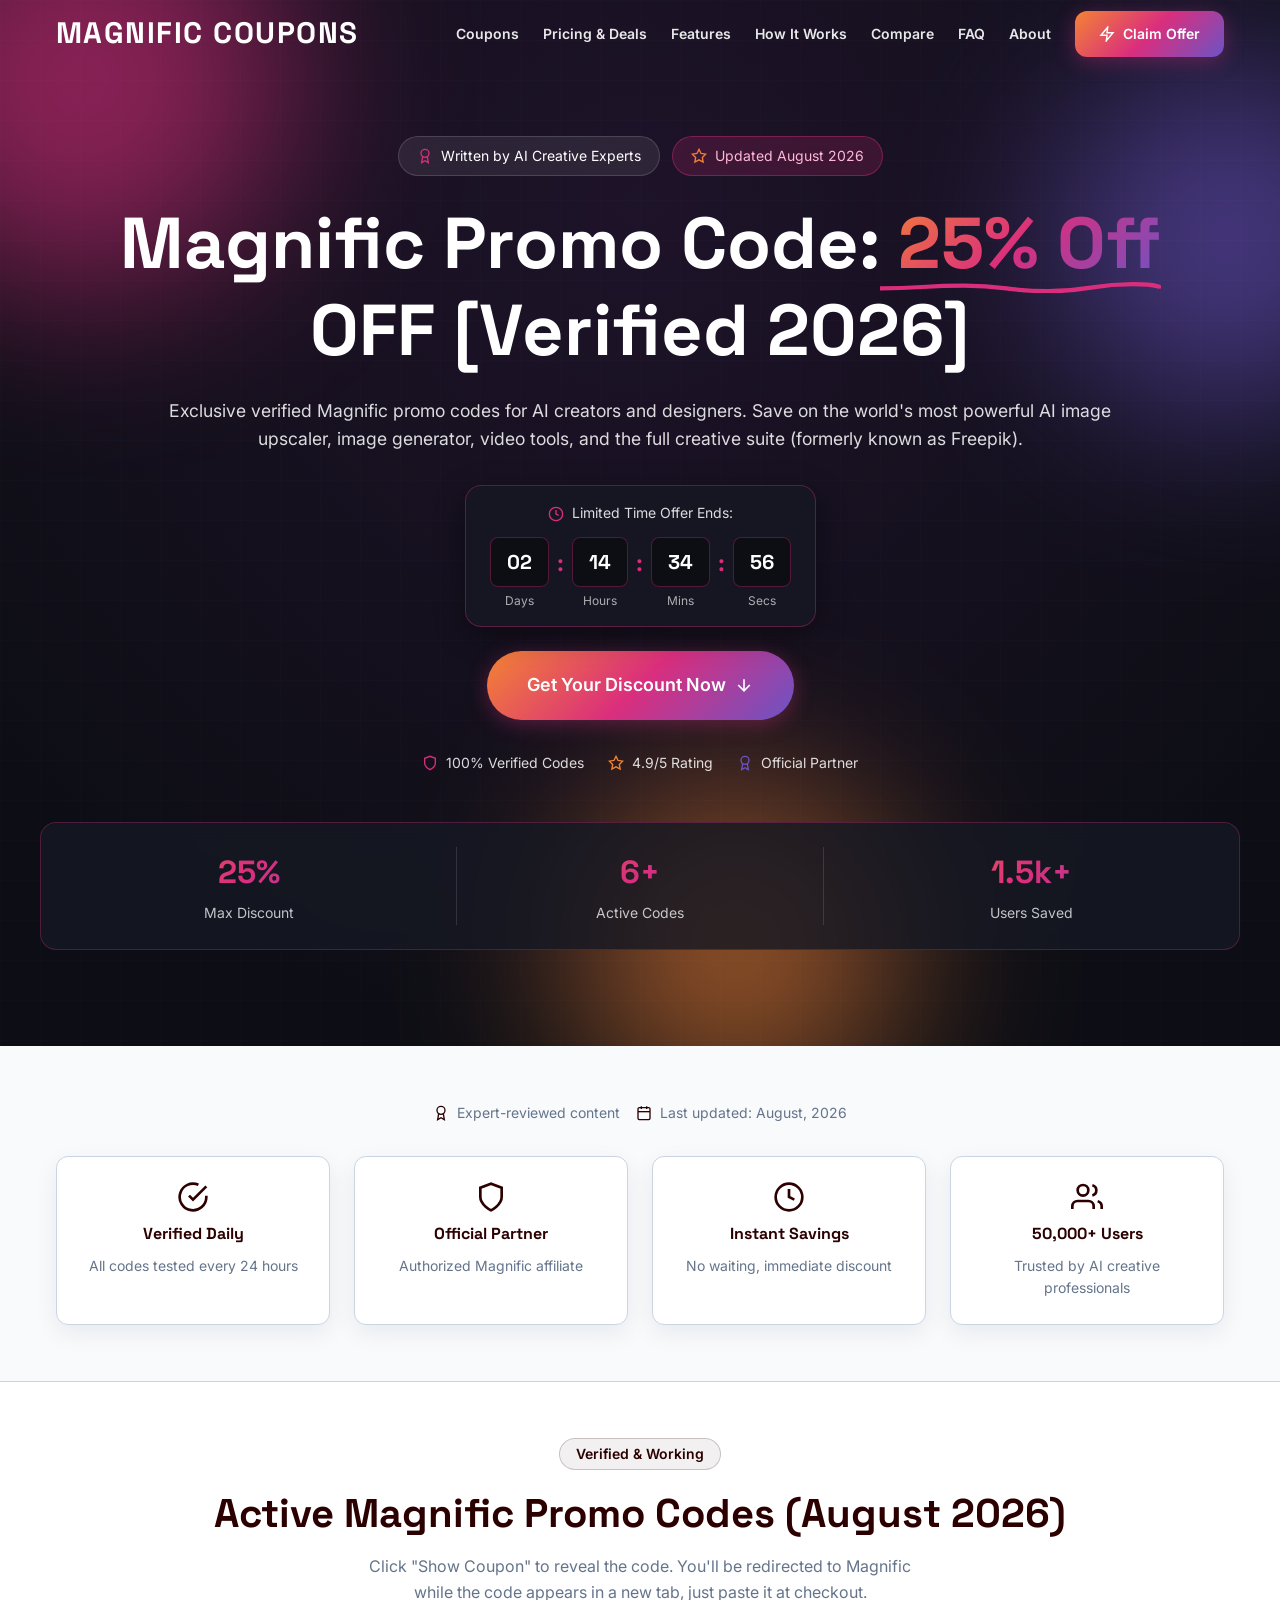
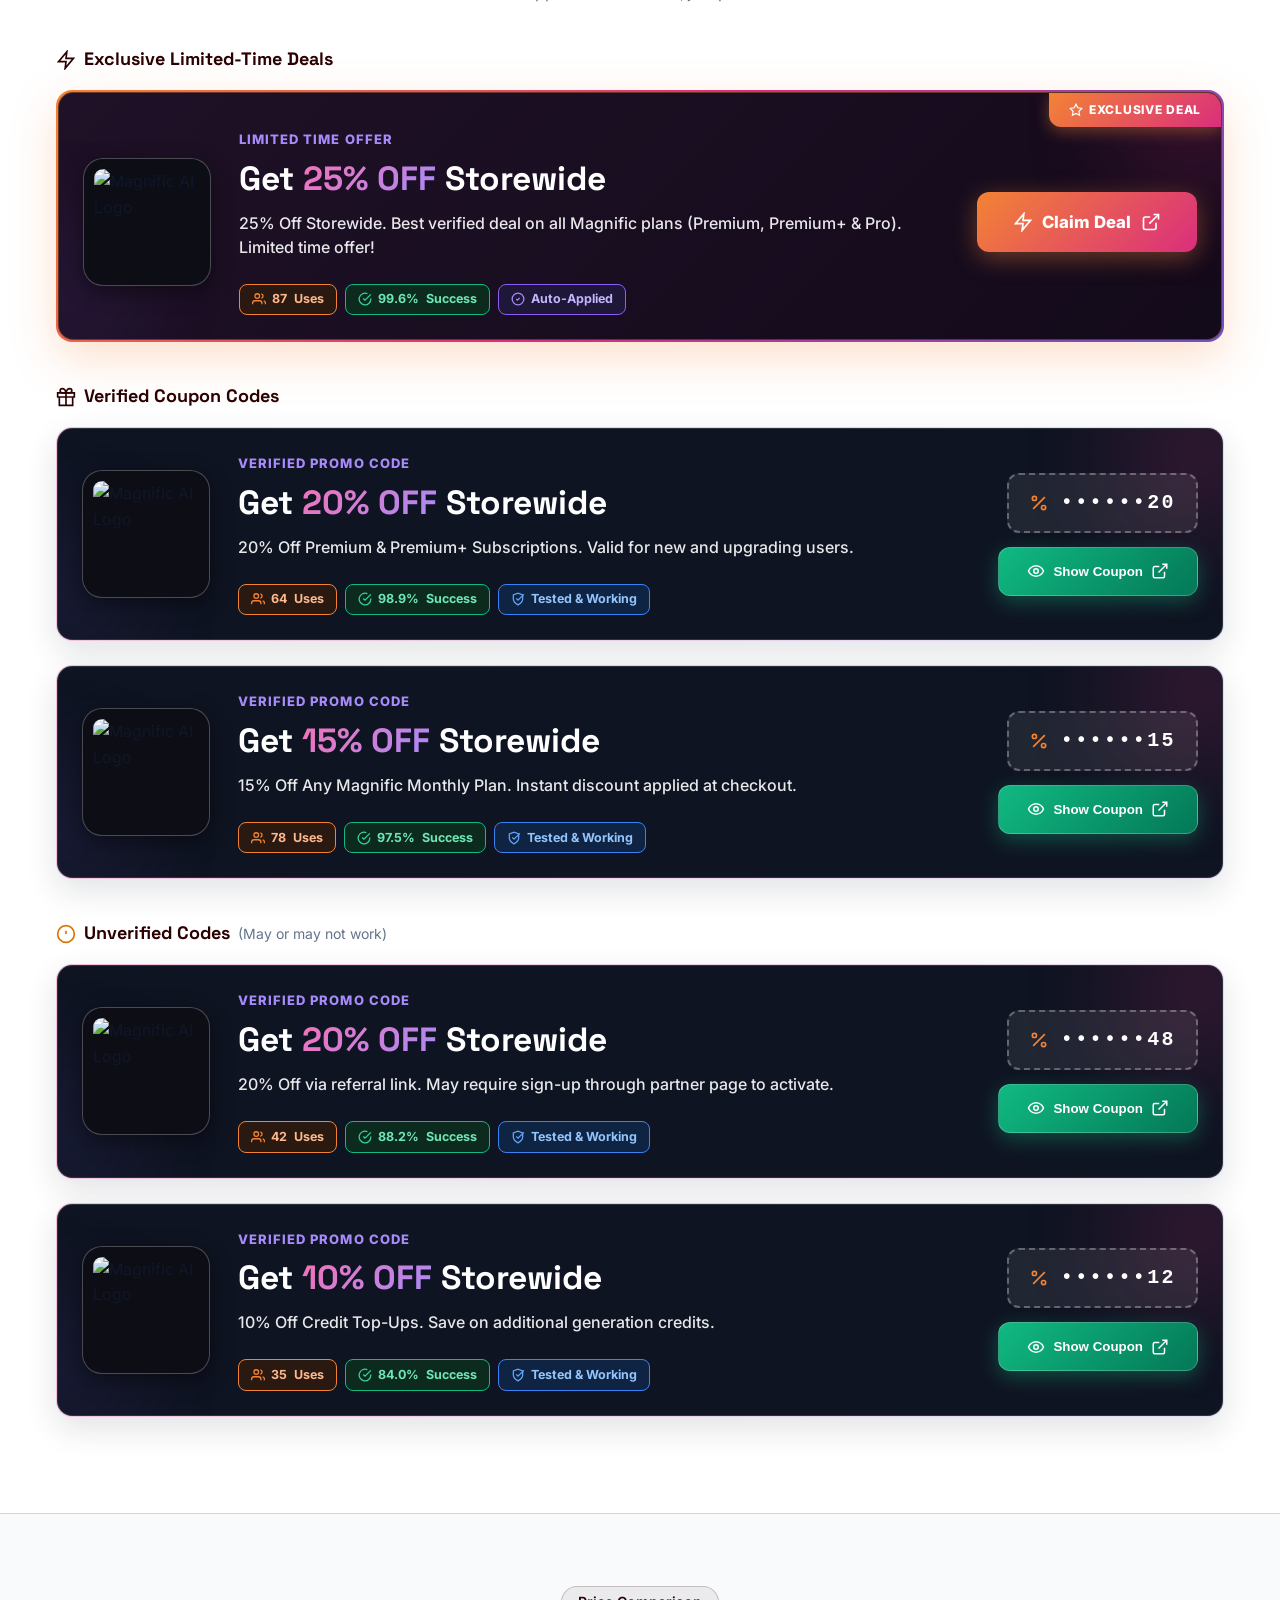
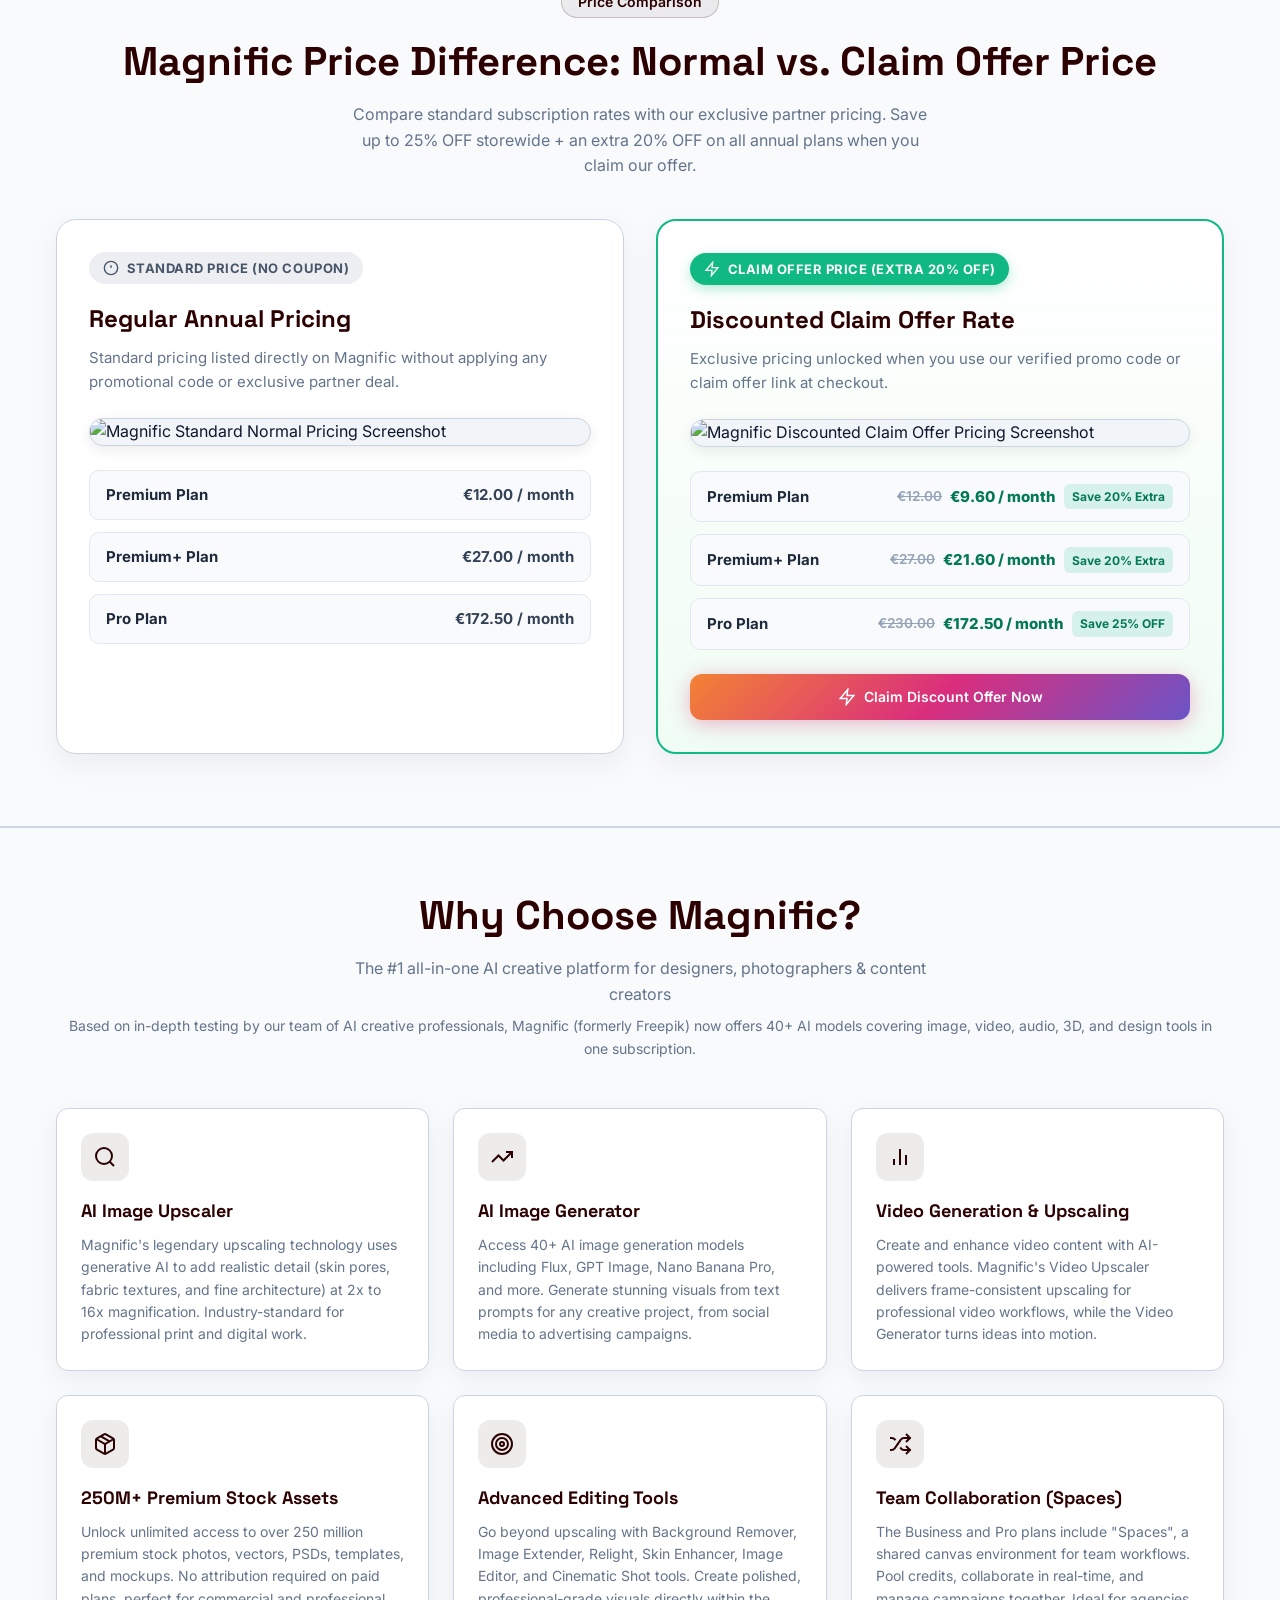
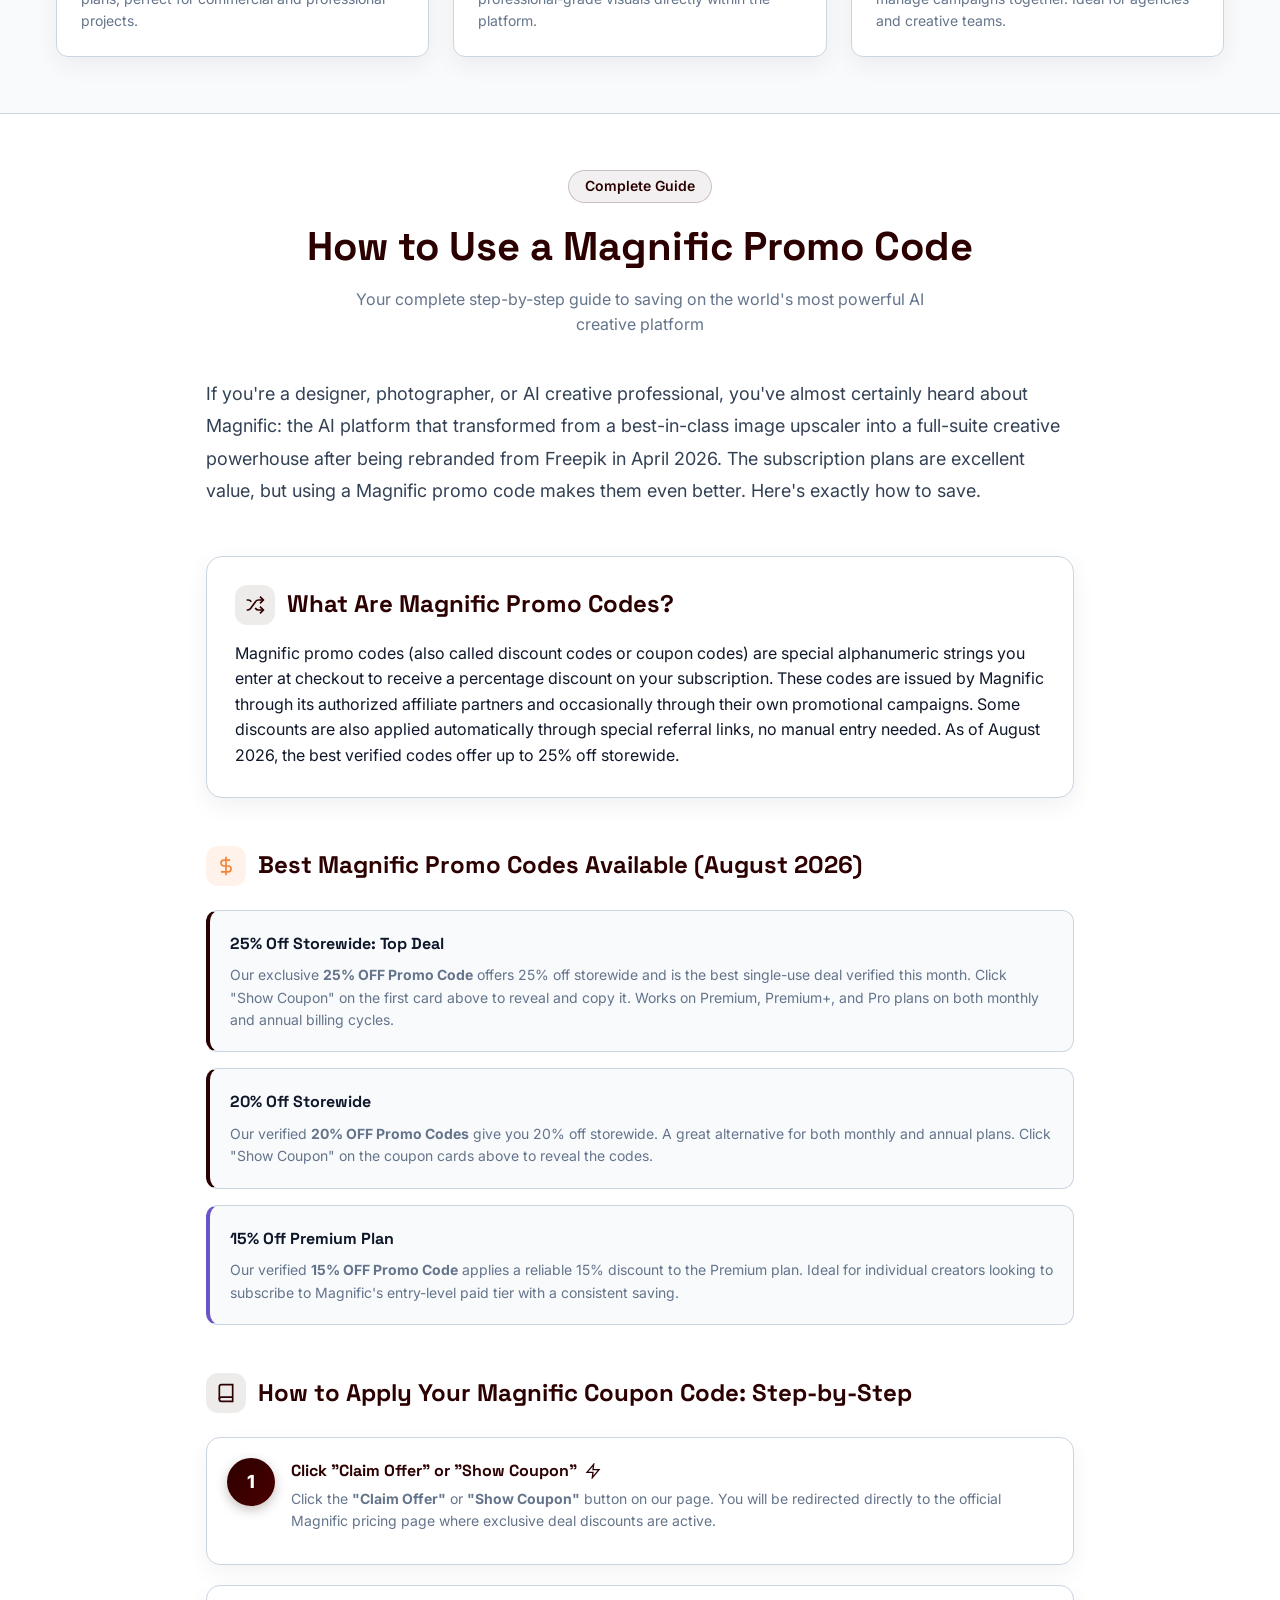
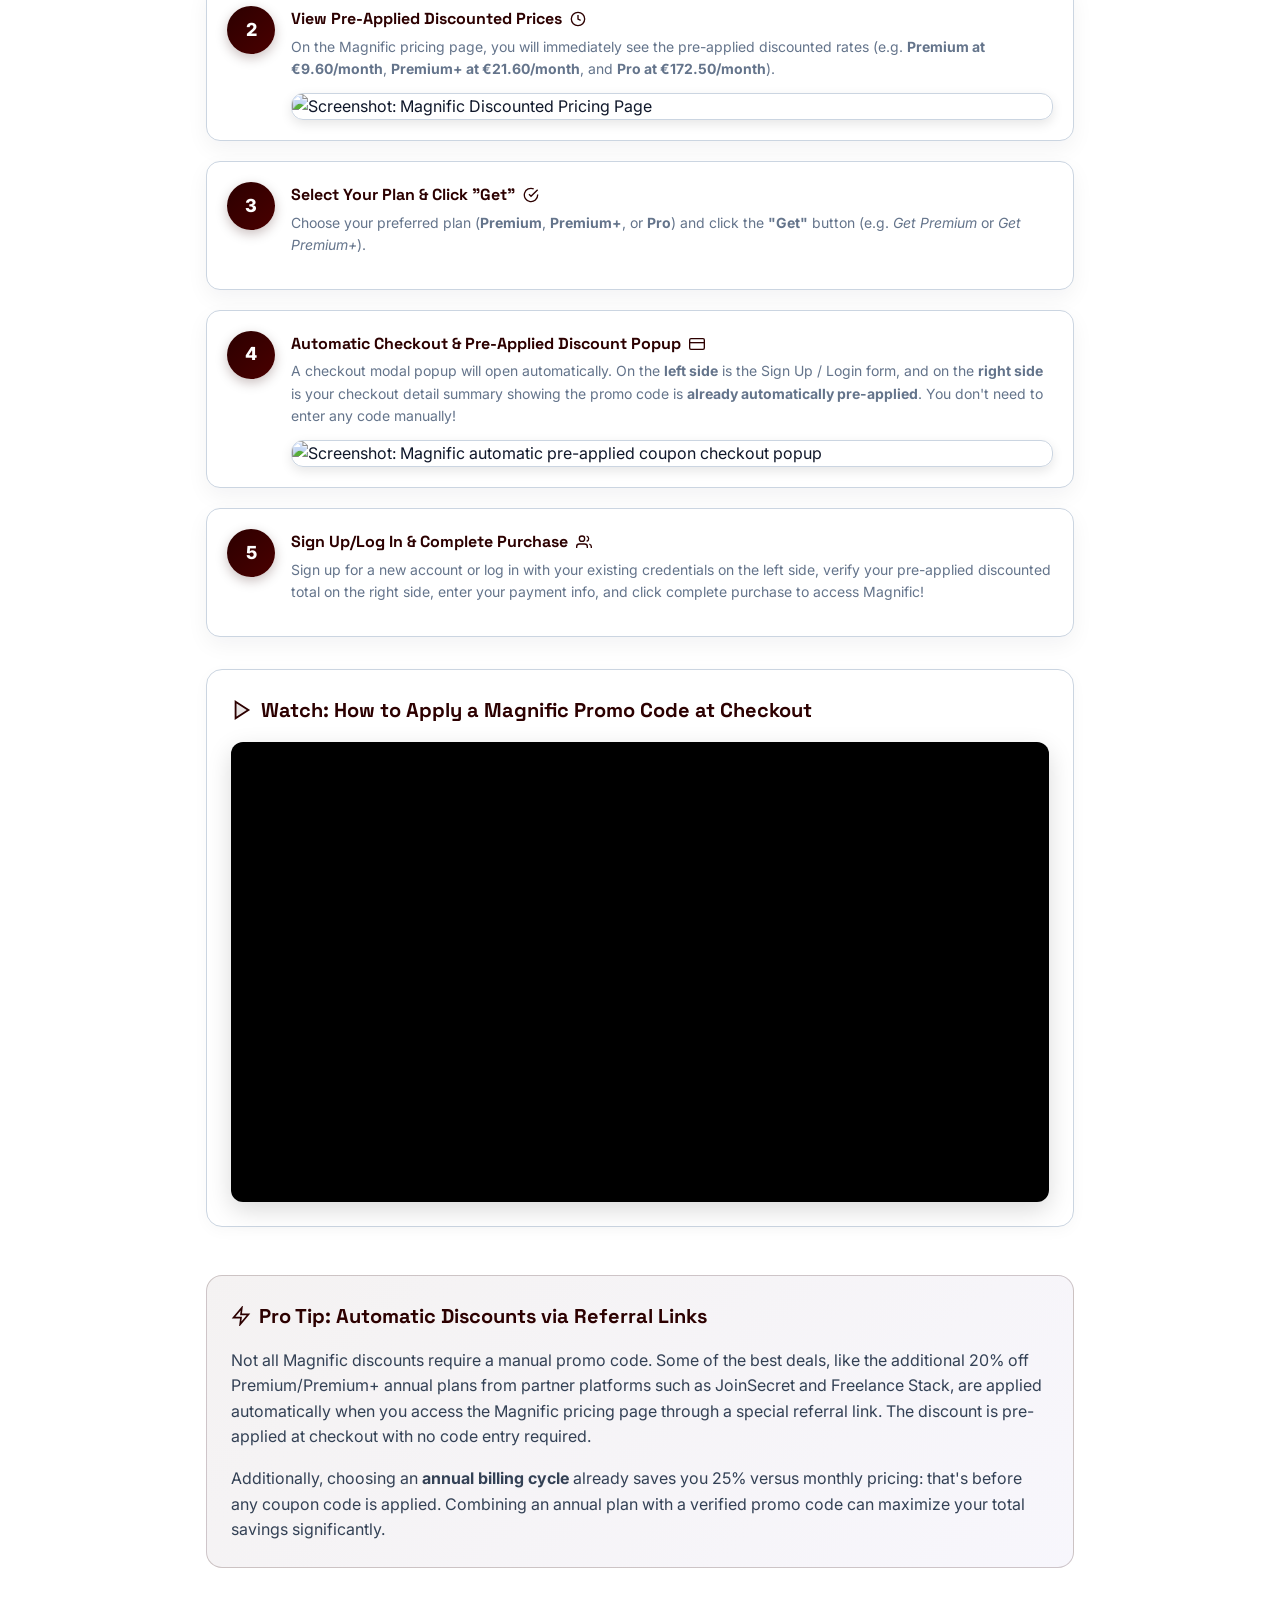
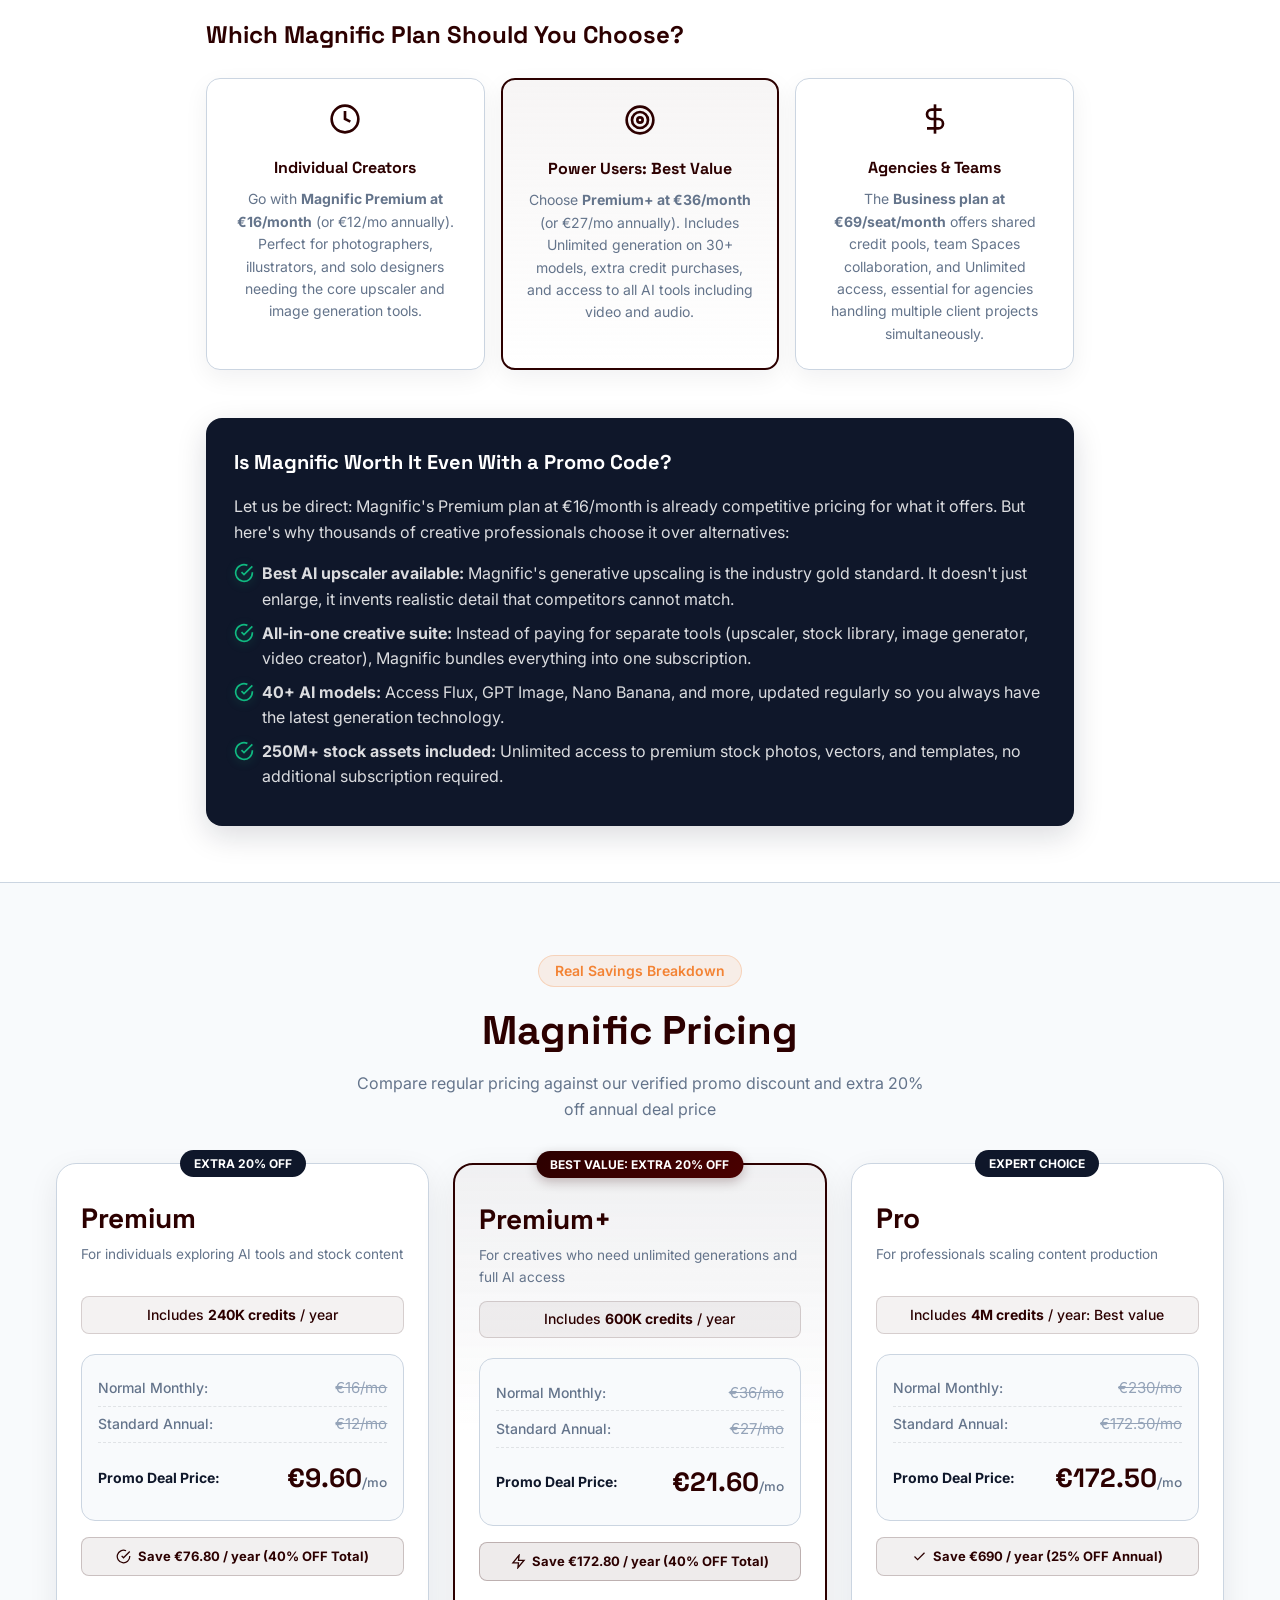
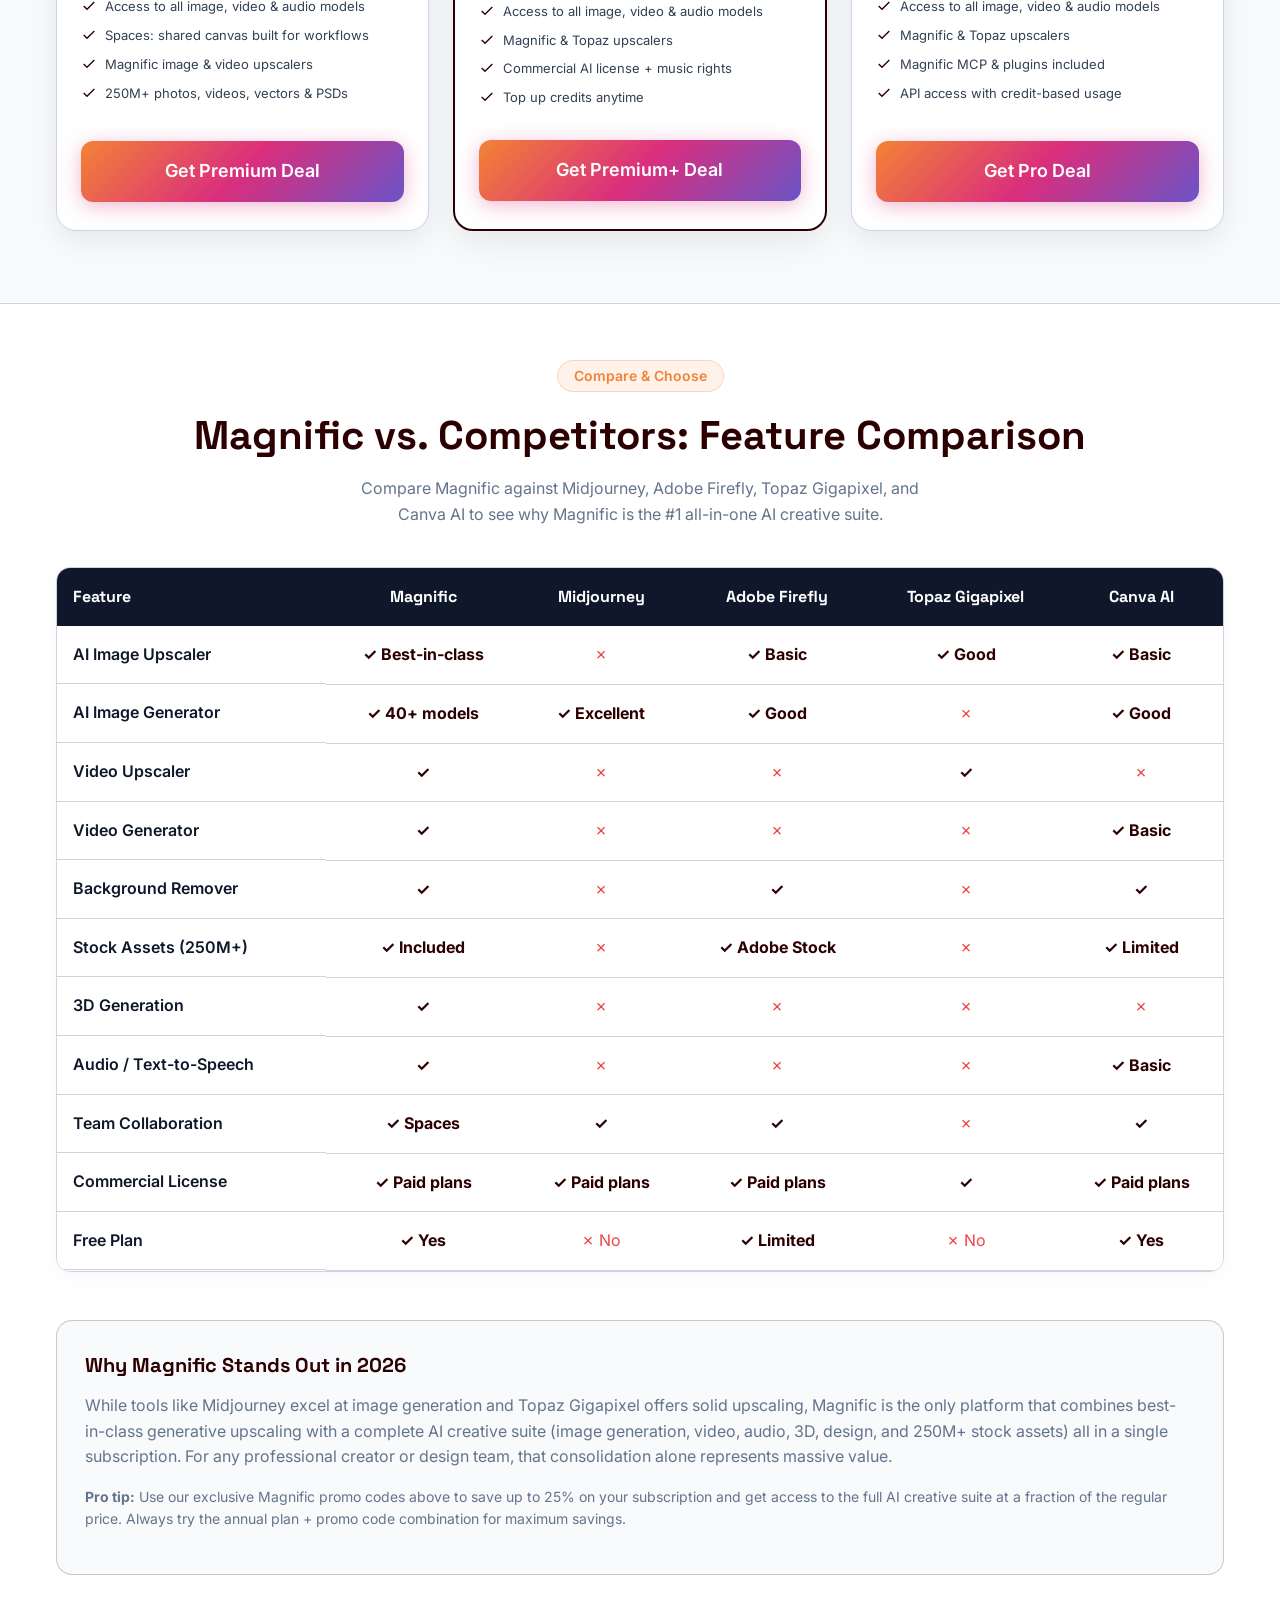
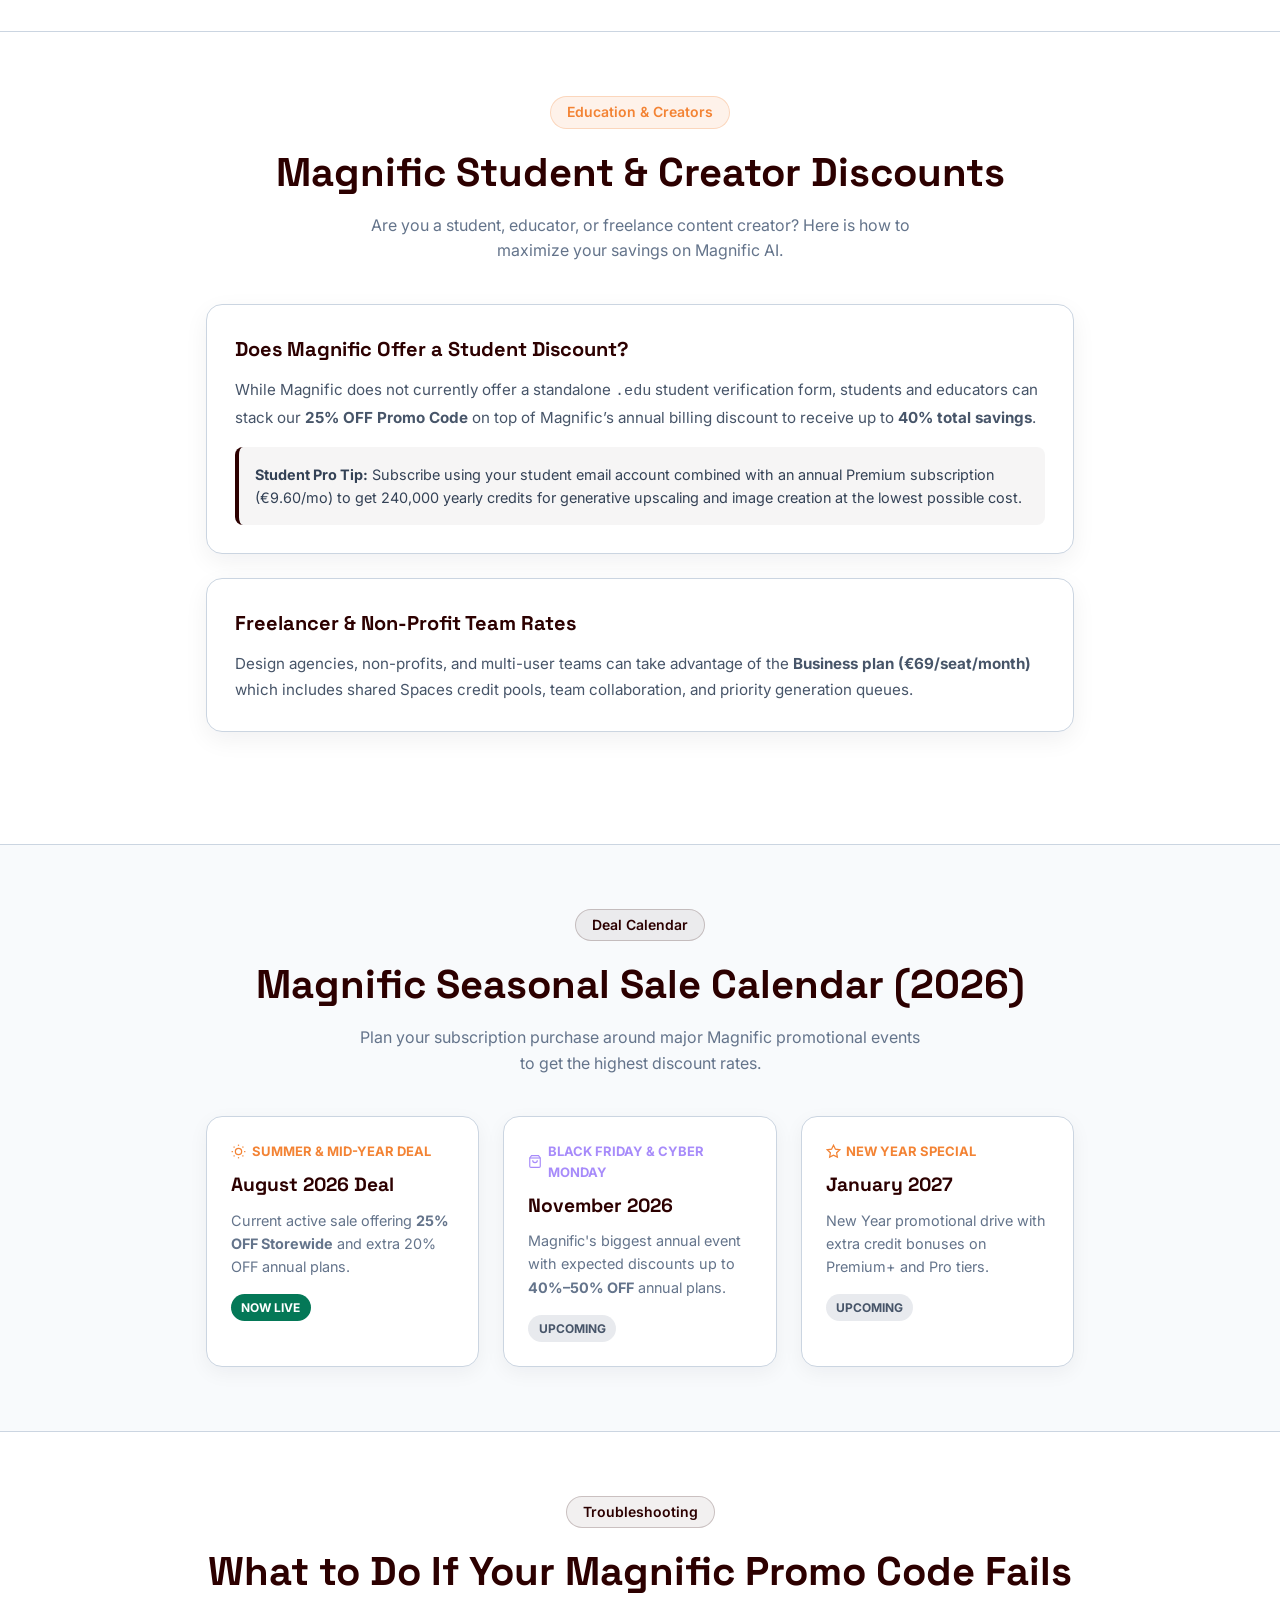
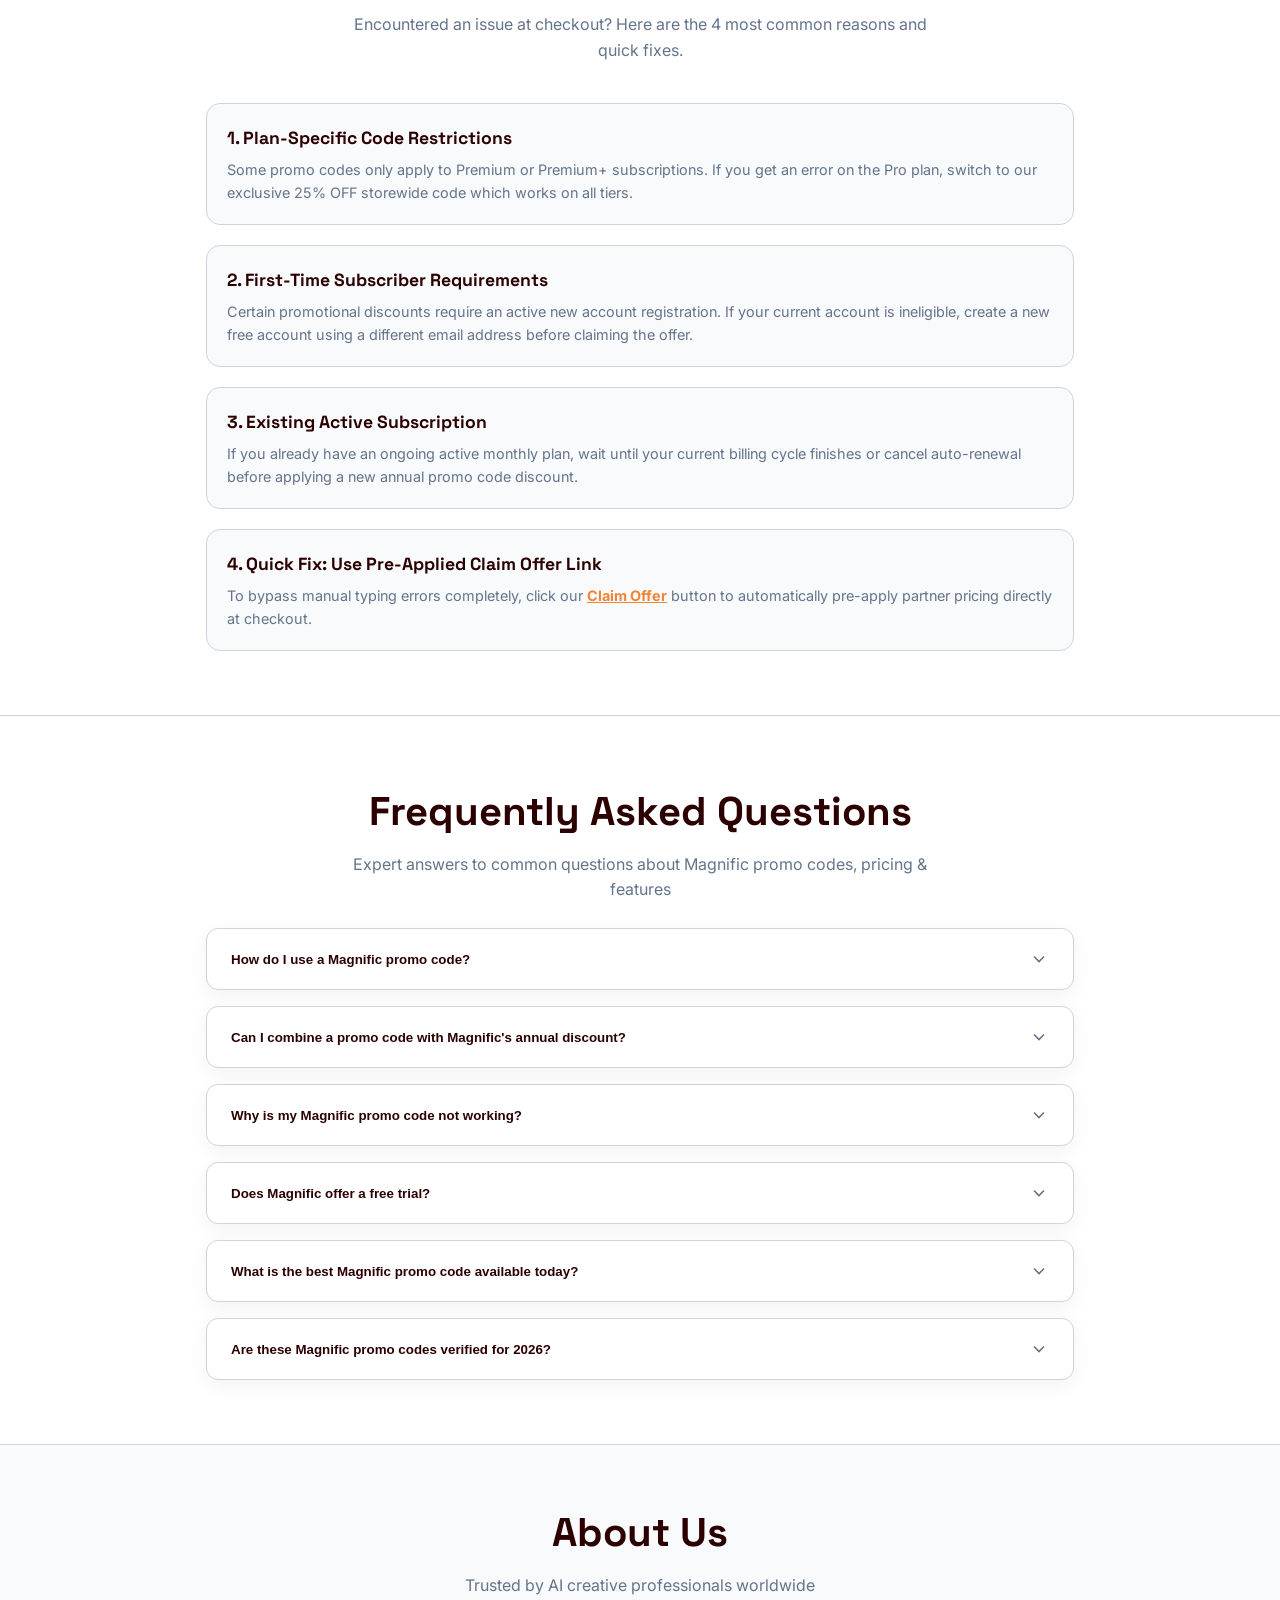
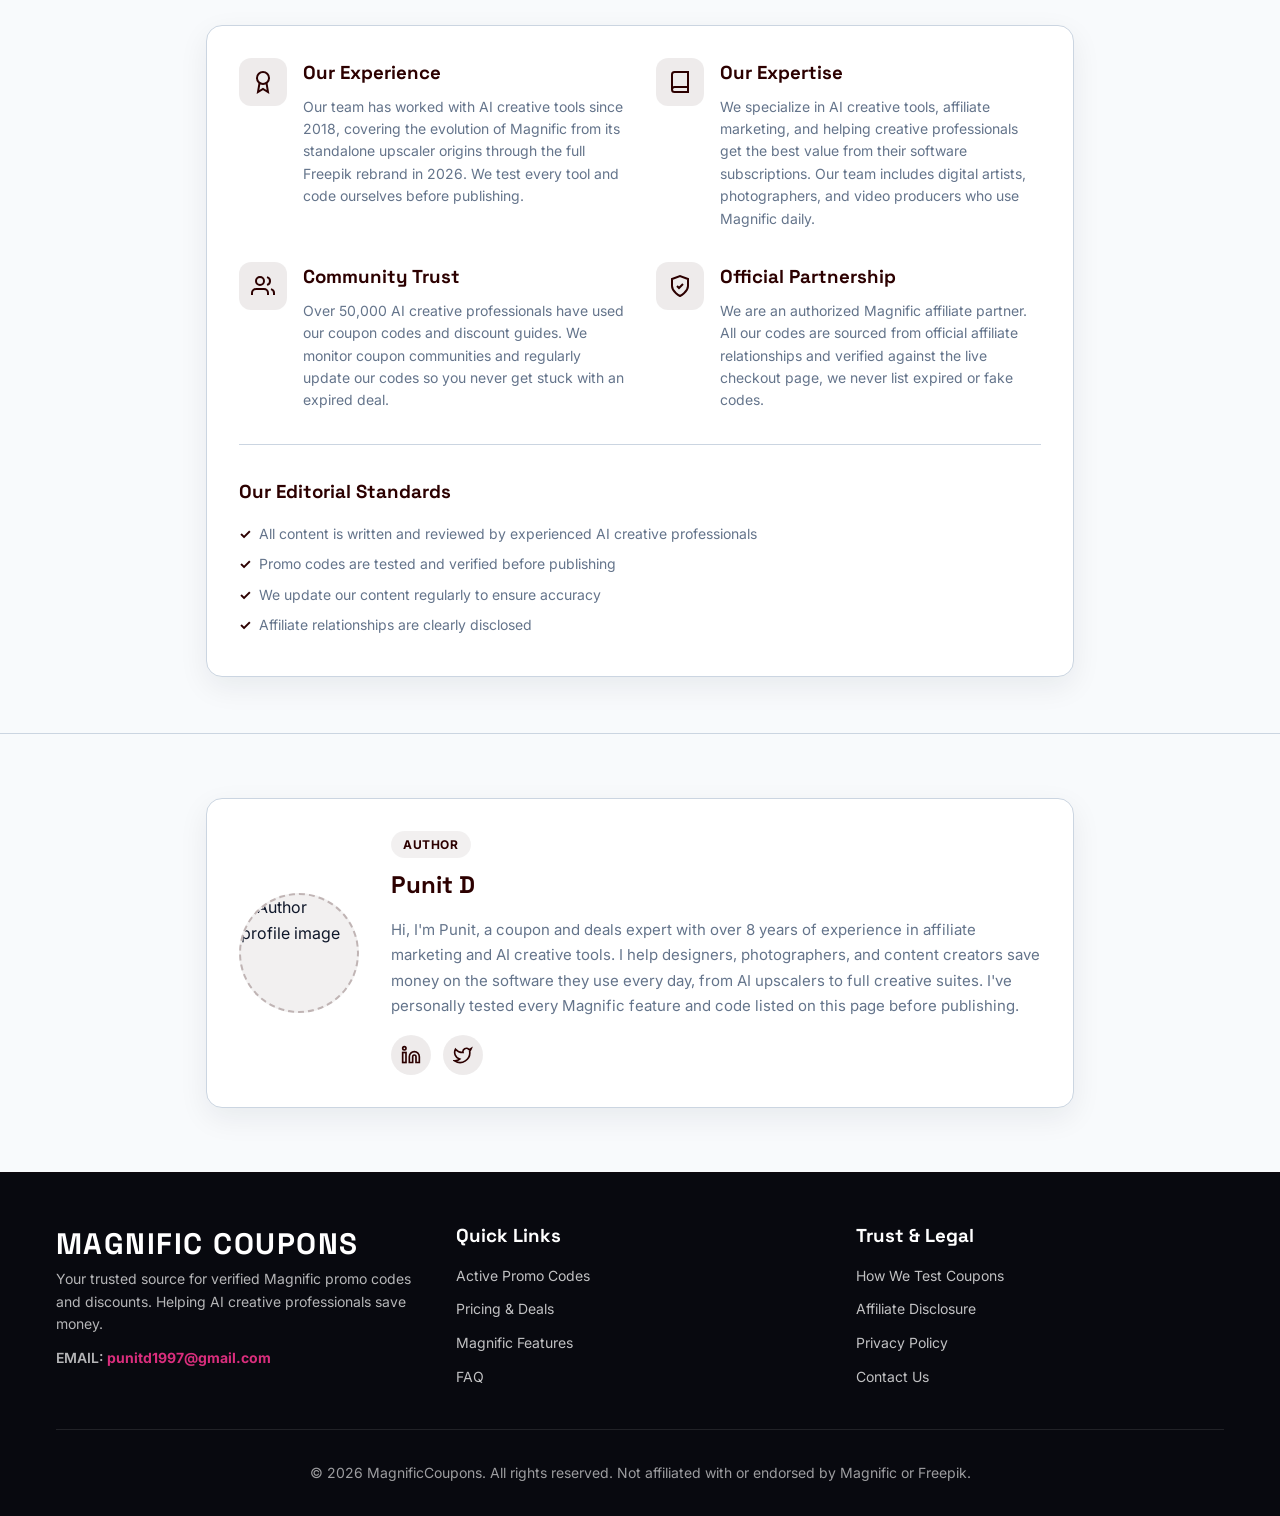
==== commit 7517fa1d: "Update greeting from 'Hello' to 'Goodbye'" ====
--- a/index.html
+++ b/index.html
@@ -16,7 +16,7 @@
   <meta property="og:description" content="Exclusive Magnific discount codes verified daily. Save up to 25% on AI image upscaling, image generation, video creation &amp; more. Expert-reviewed.">
   <meta property="og:type" content="website">
   <meta property="og:locale" content="en_US">
-  <meta property="og:image" content="images/magnific-promo-code.png">
+  <meta property="og:image" content="https://magnificpromocode.github.io/images/magnific-promo-code.png">
   <meta property="og:image:width" content="1200">
   <meta property="og:image:height" content="630">
   <meta property="og:image:type" content="image/webp">
@@ -24,10 +24,10 @@
   <meta name="twitter:card" content="summary_large_image">
   <meta name="twitter:title" content="Magnific Promo Code 2026 - Up to 25% Off [Verified]">
   <meta name="twitter:description" content="Exclusive Magnific promo codes for AI creative professionals. Verified daily. Save on Premium, Premium+ &amp; Pro plans.">
-  <meta name="twitter:image" content="https://helium10couponcode.github.io/images/Helium-10-Coupon-Code.webp">
-  <link rel="canonical" href="https://helium10couponcode.github.io/">
+  <meta name="twitter:image" content="https://magnificpromocode.github.io/images/magnific-promo-code.png">
+  <link rel="canonical" href="https://magnificpromocode.github.io/">
   <title>Magnific Promo Code 2026: Get 25% OFF [100% Verified &amp; Working]</title>
-  <meta name="google-site-verification" content="zBlILmQWFcv87Qbvv6zoVglAWLlkxqK2iYh4Z04ywe4" />
+  
   <!-- Favicon -->
 <link rel="icon" href="/images/favicon.ico" type="image/x-icon">
 <link rel="icon" href="/images/favicon-32x32.png" sizes="32x32" type="image/png">
@@ -946,7 +946,7 @@
         "@type": "WebSite",
         "name": "Magnific Coupon Codes",
         "description": "Verified Magnific promo codes and discount codes for AI creative professionals",
-        "url": "https://helium10couponcode.github.io/"
+        "url": "https://magnificpromocode.github.io/"
       },
       {
         "@type": "Organization",
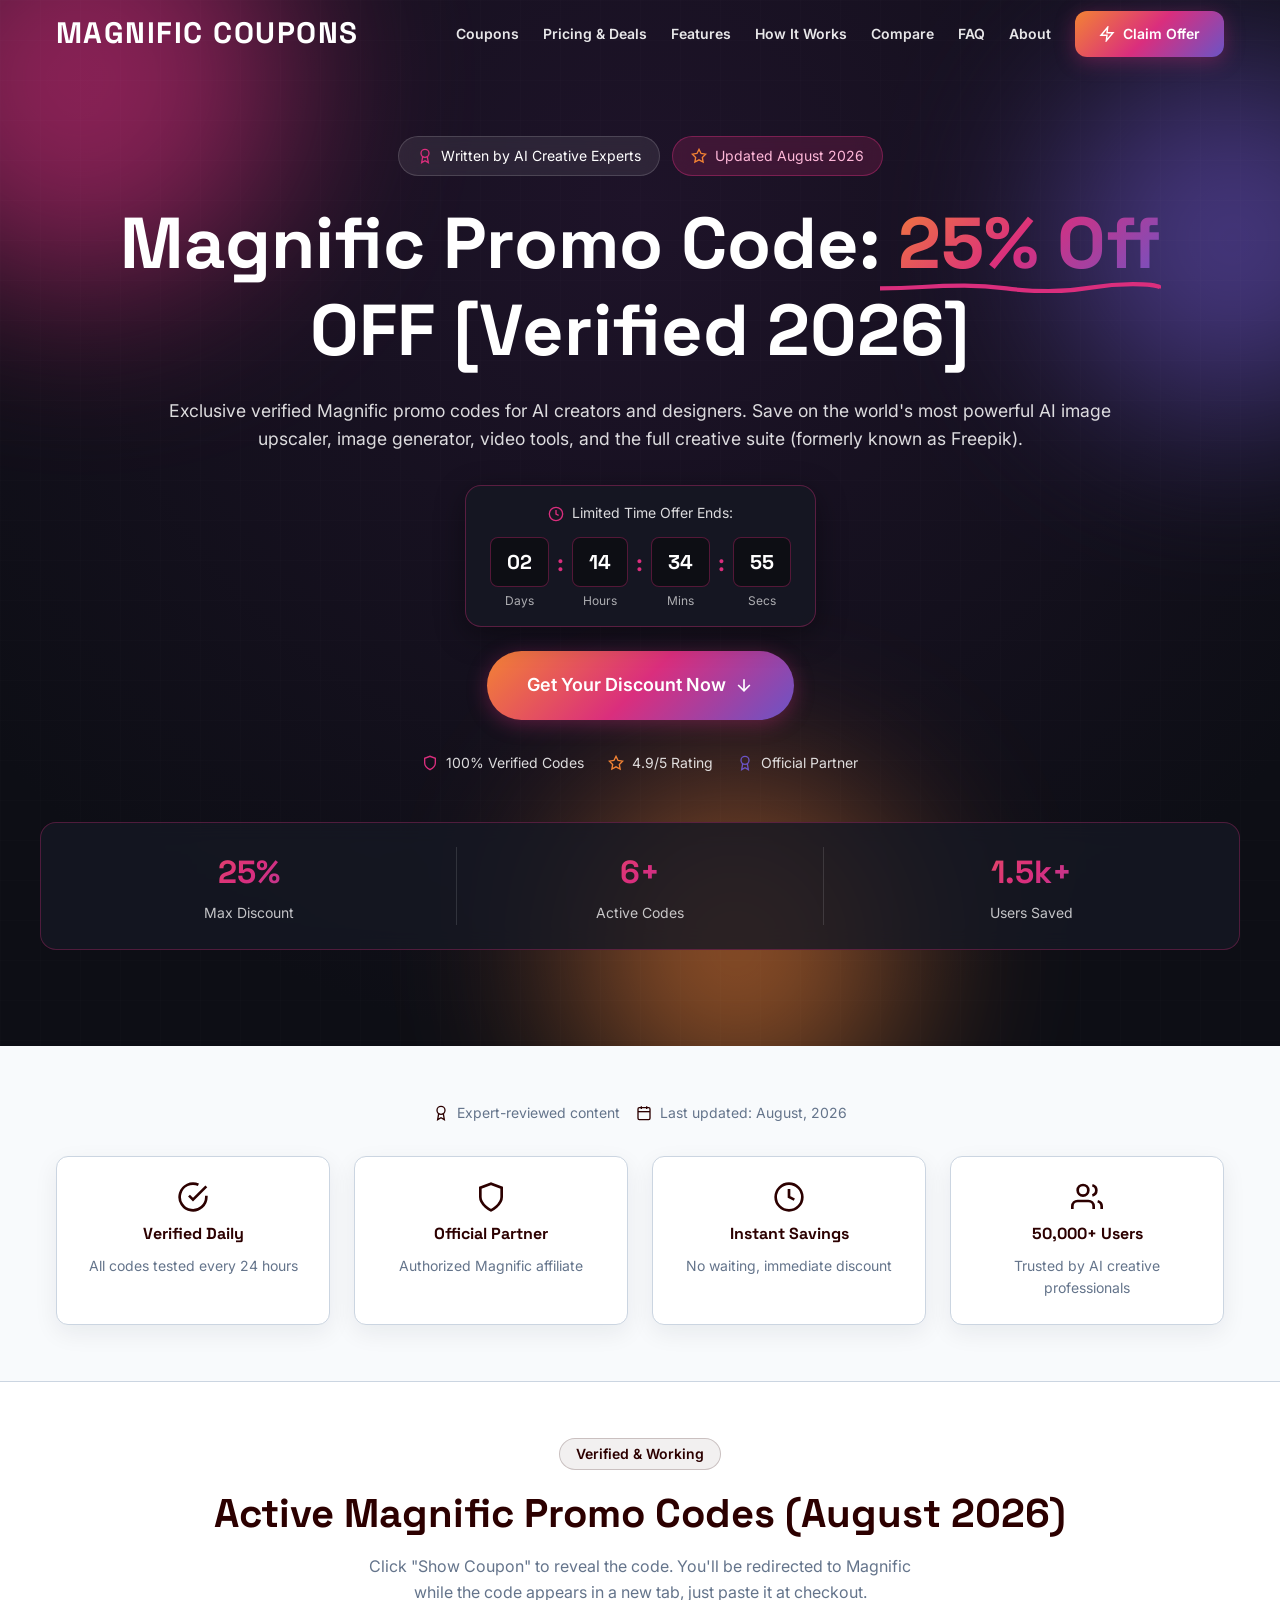
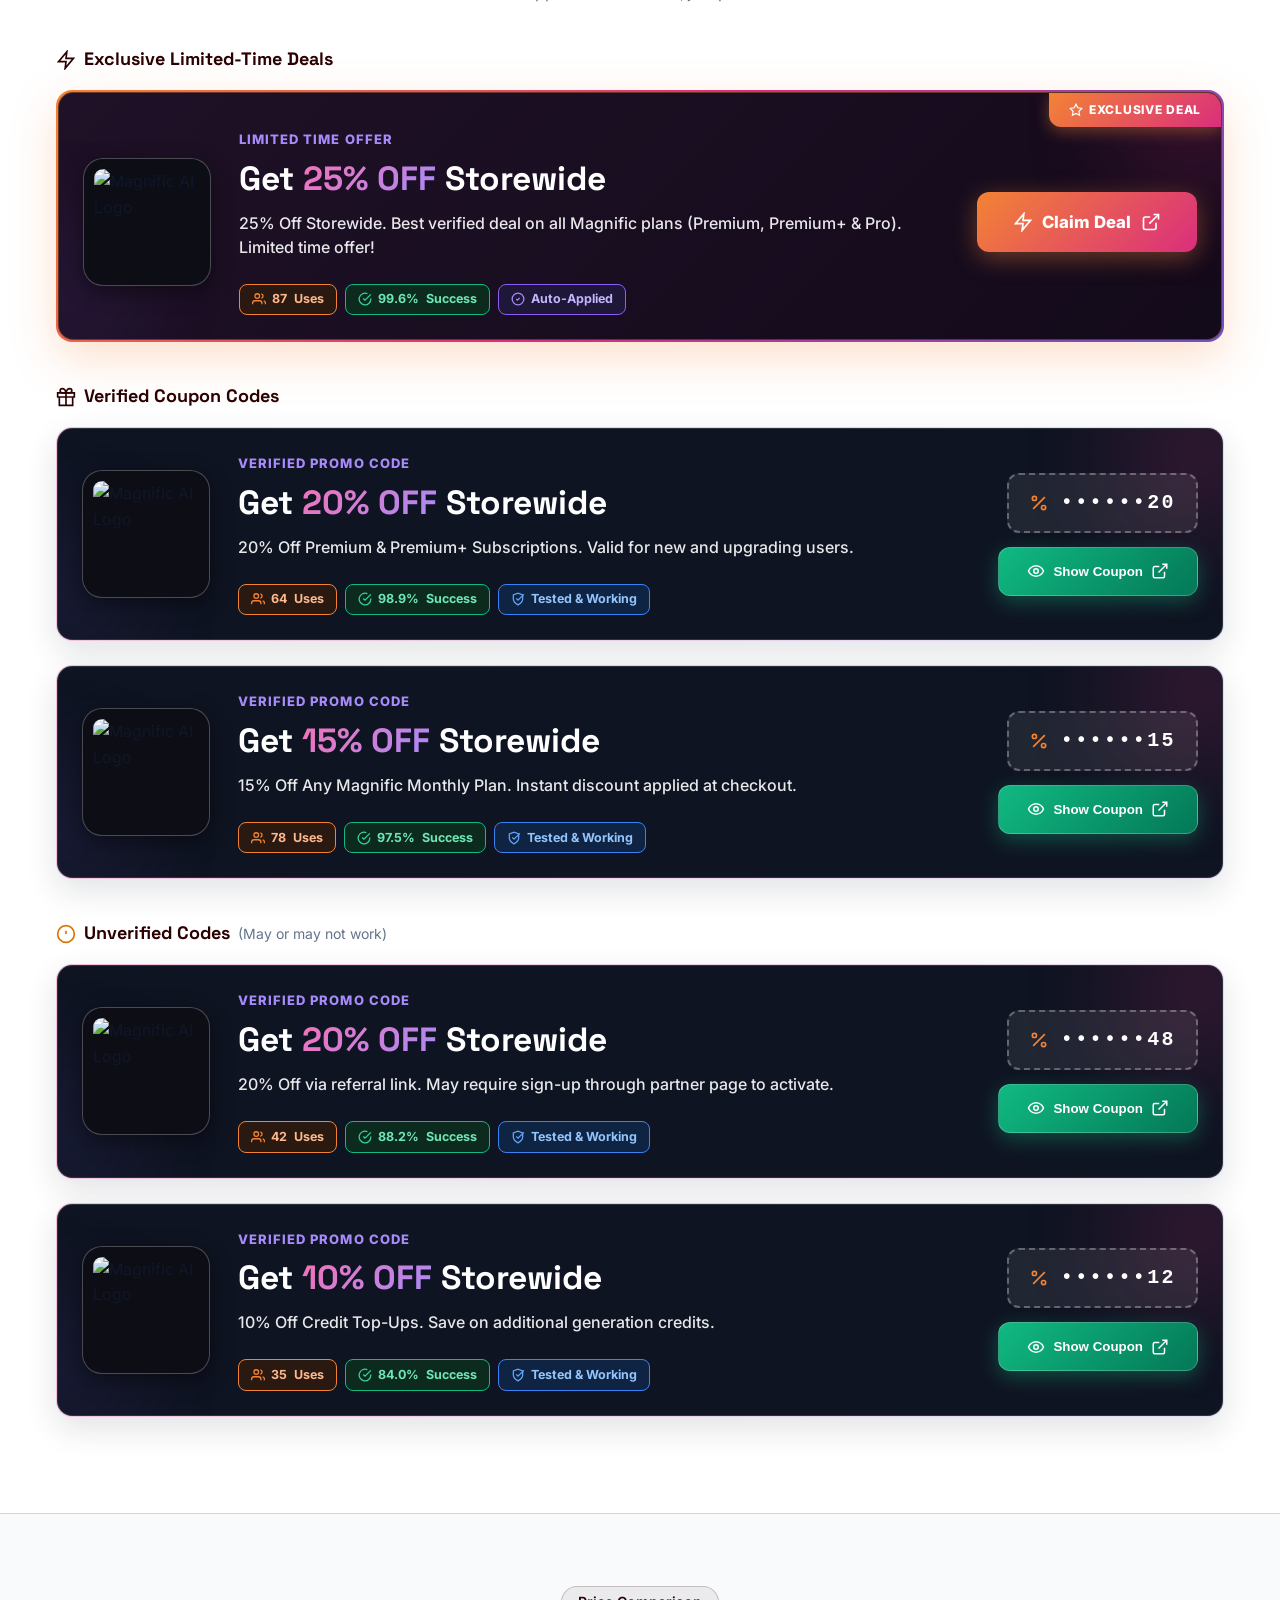
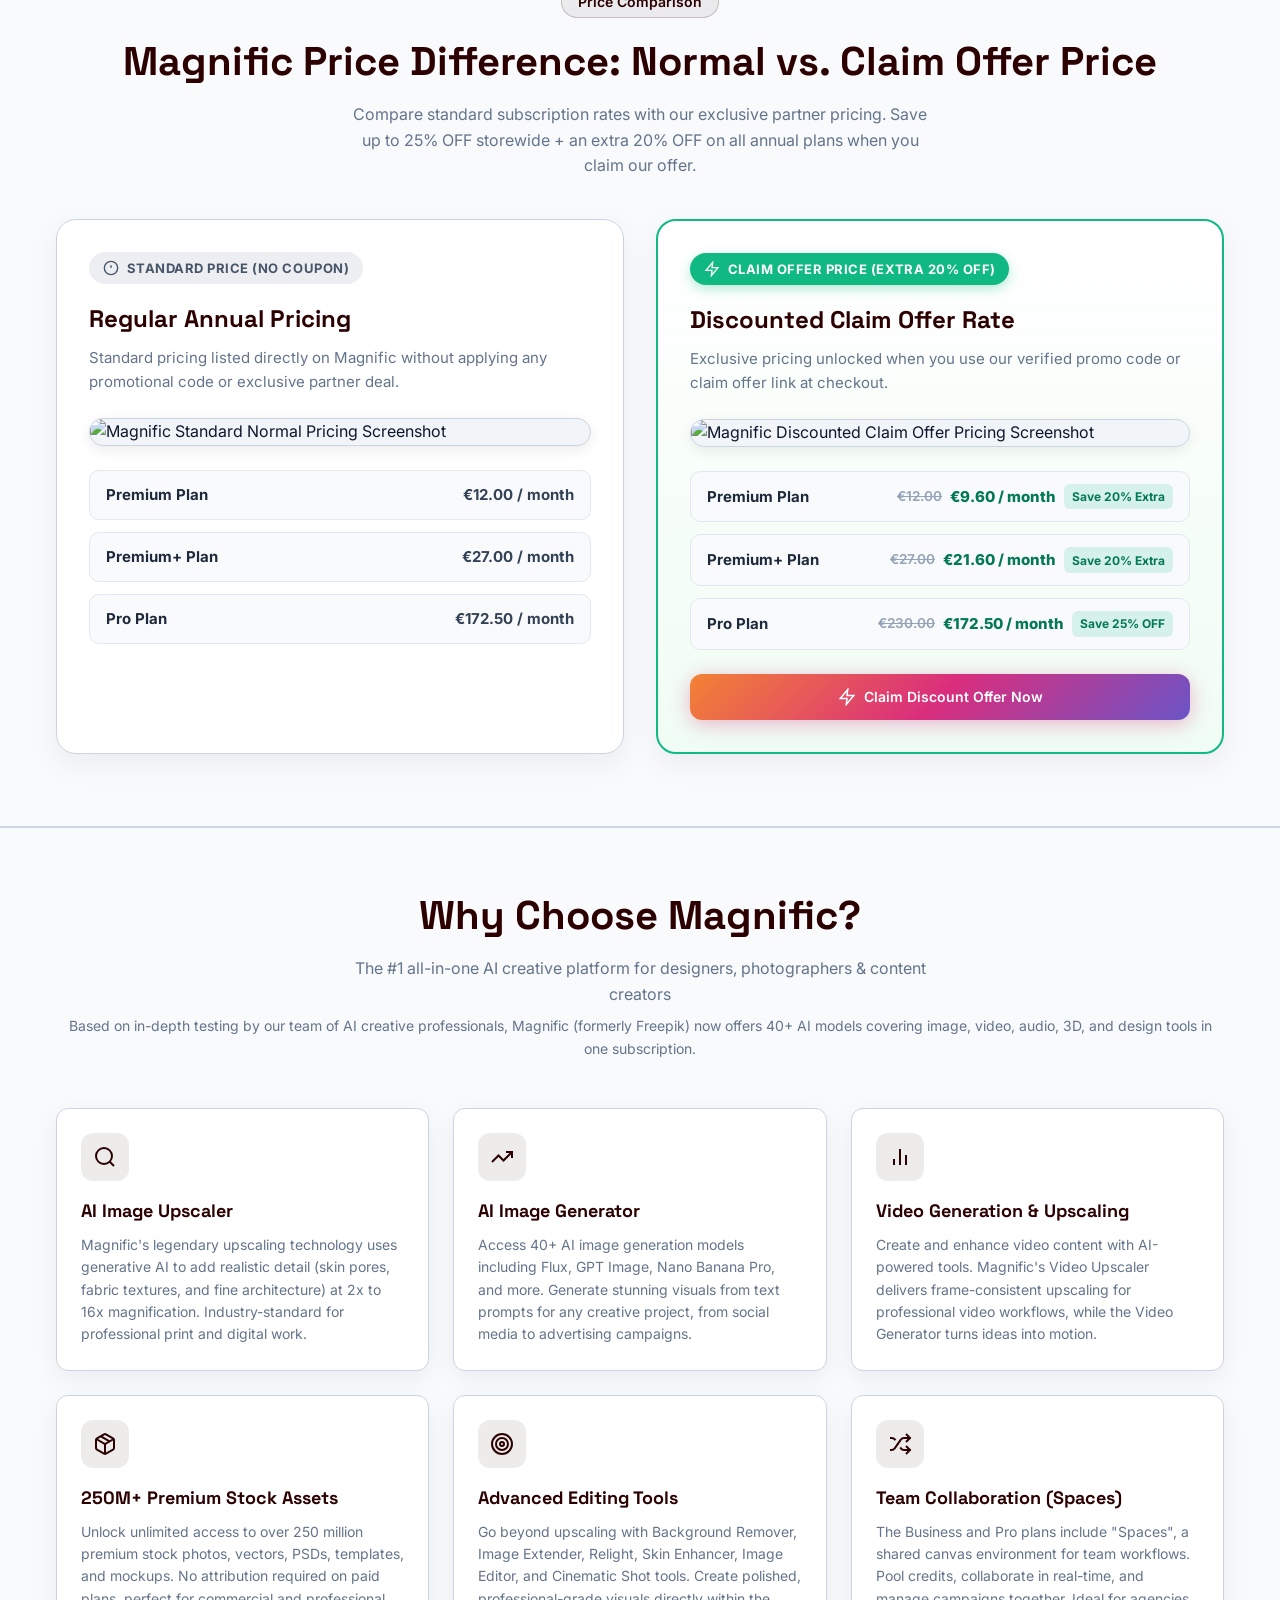
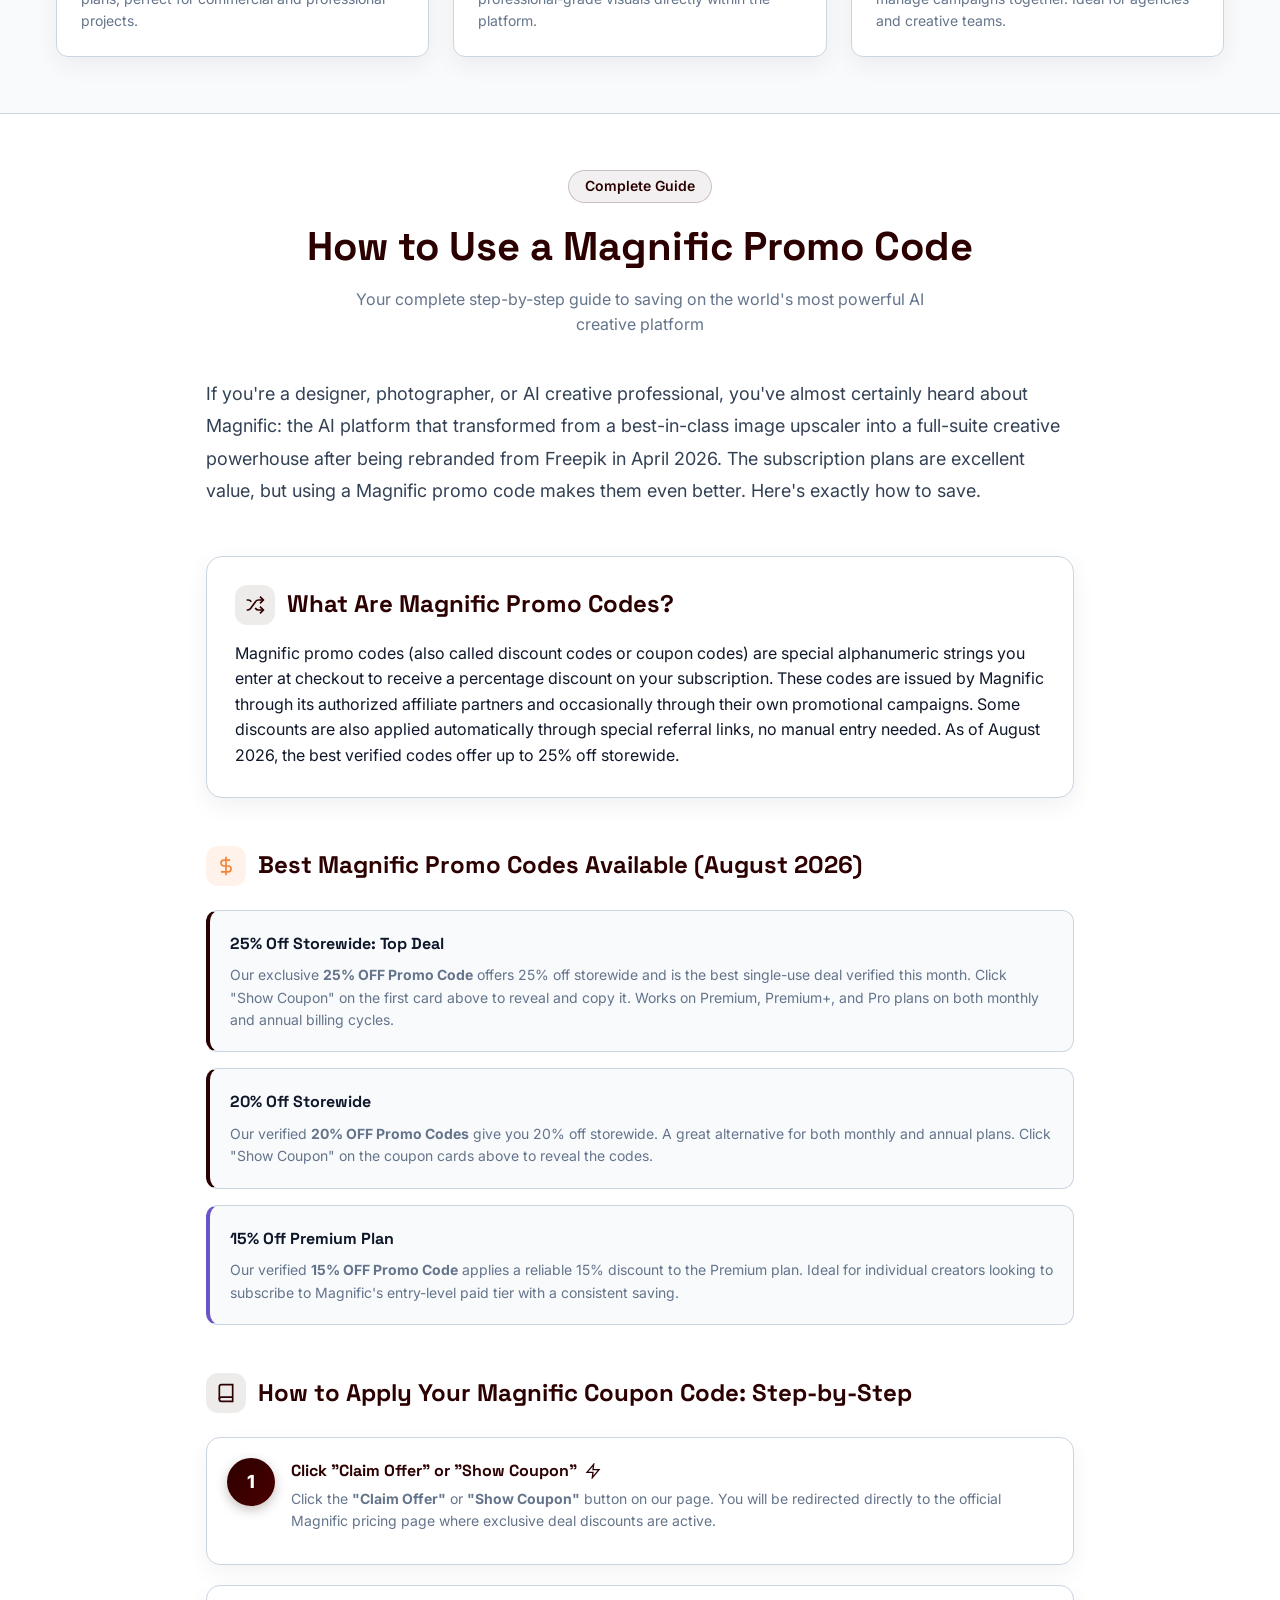
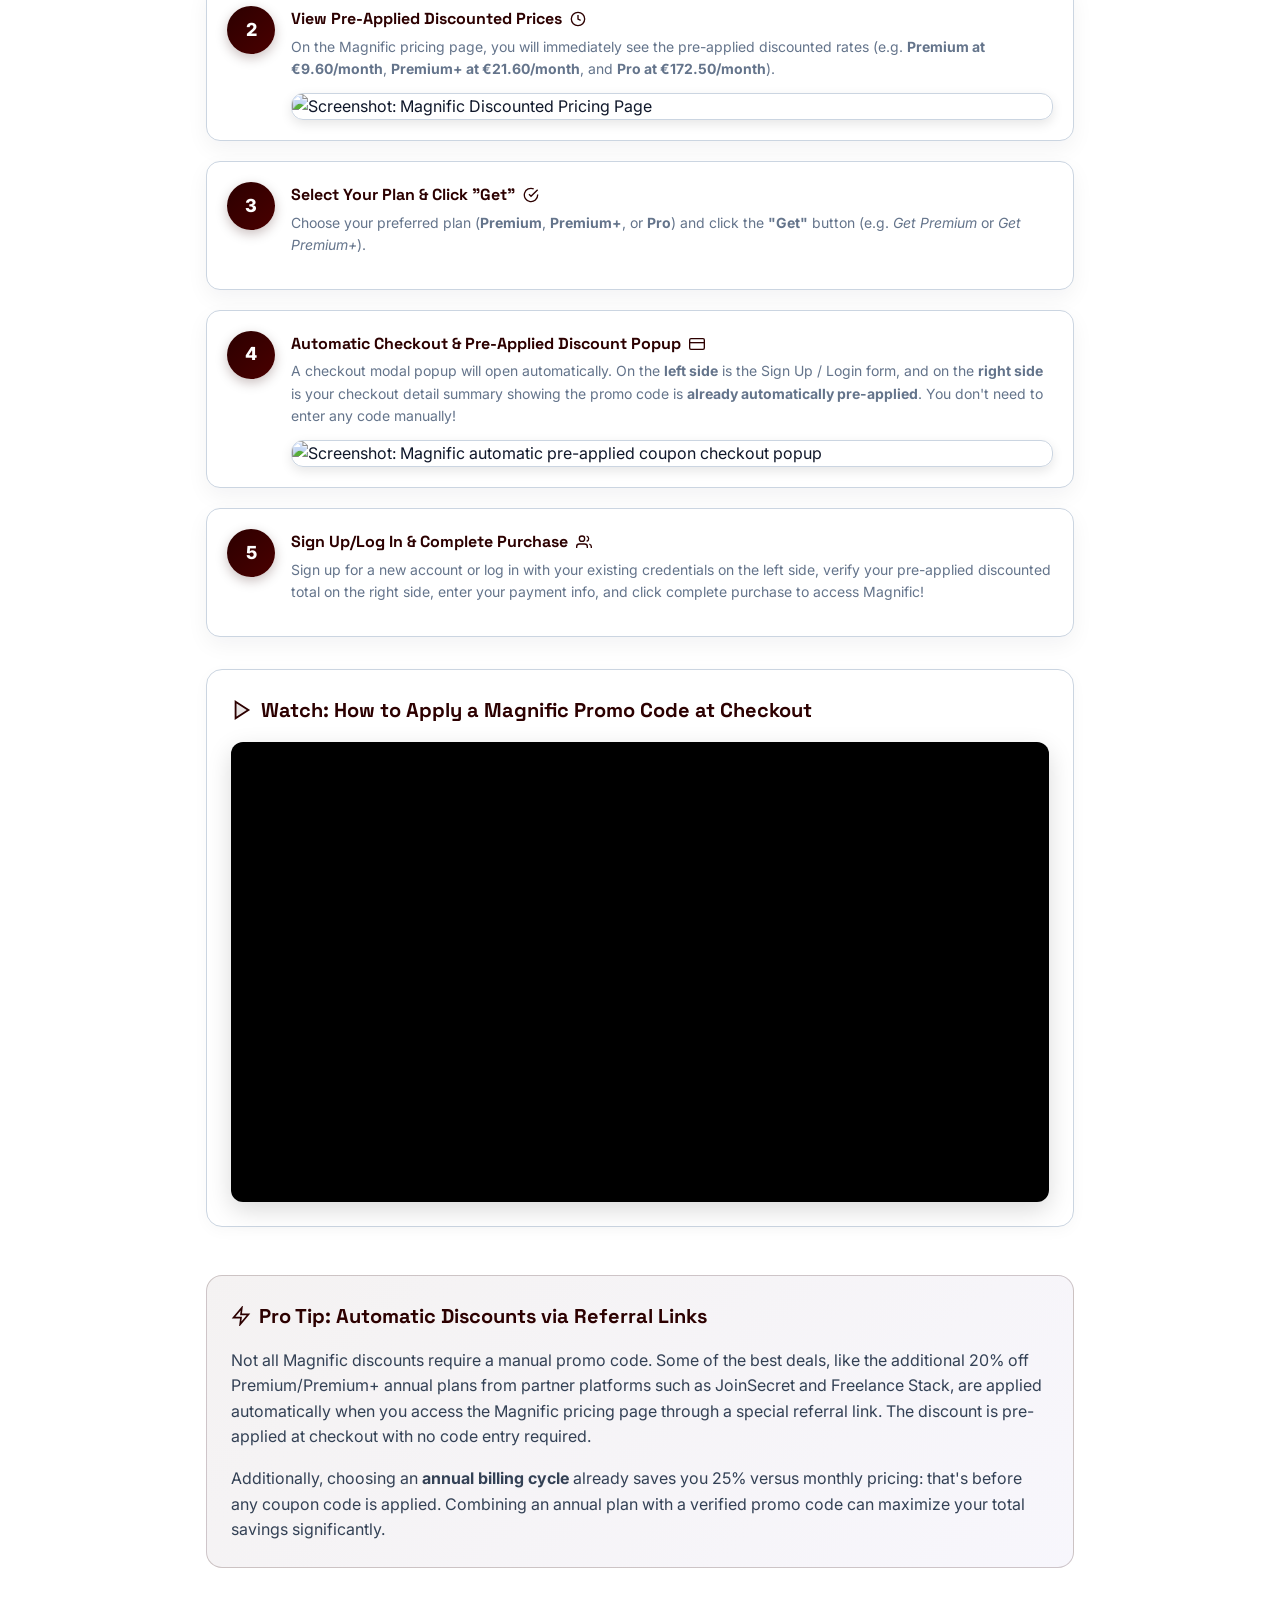
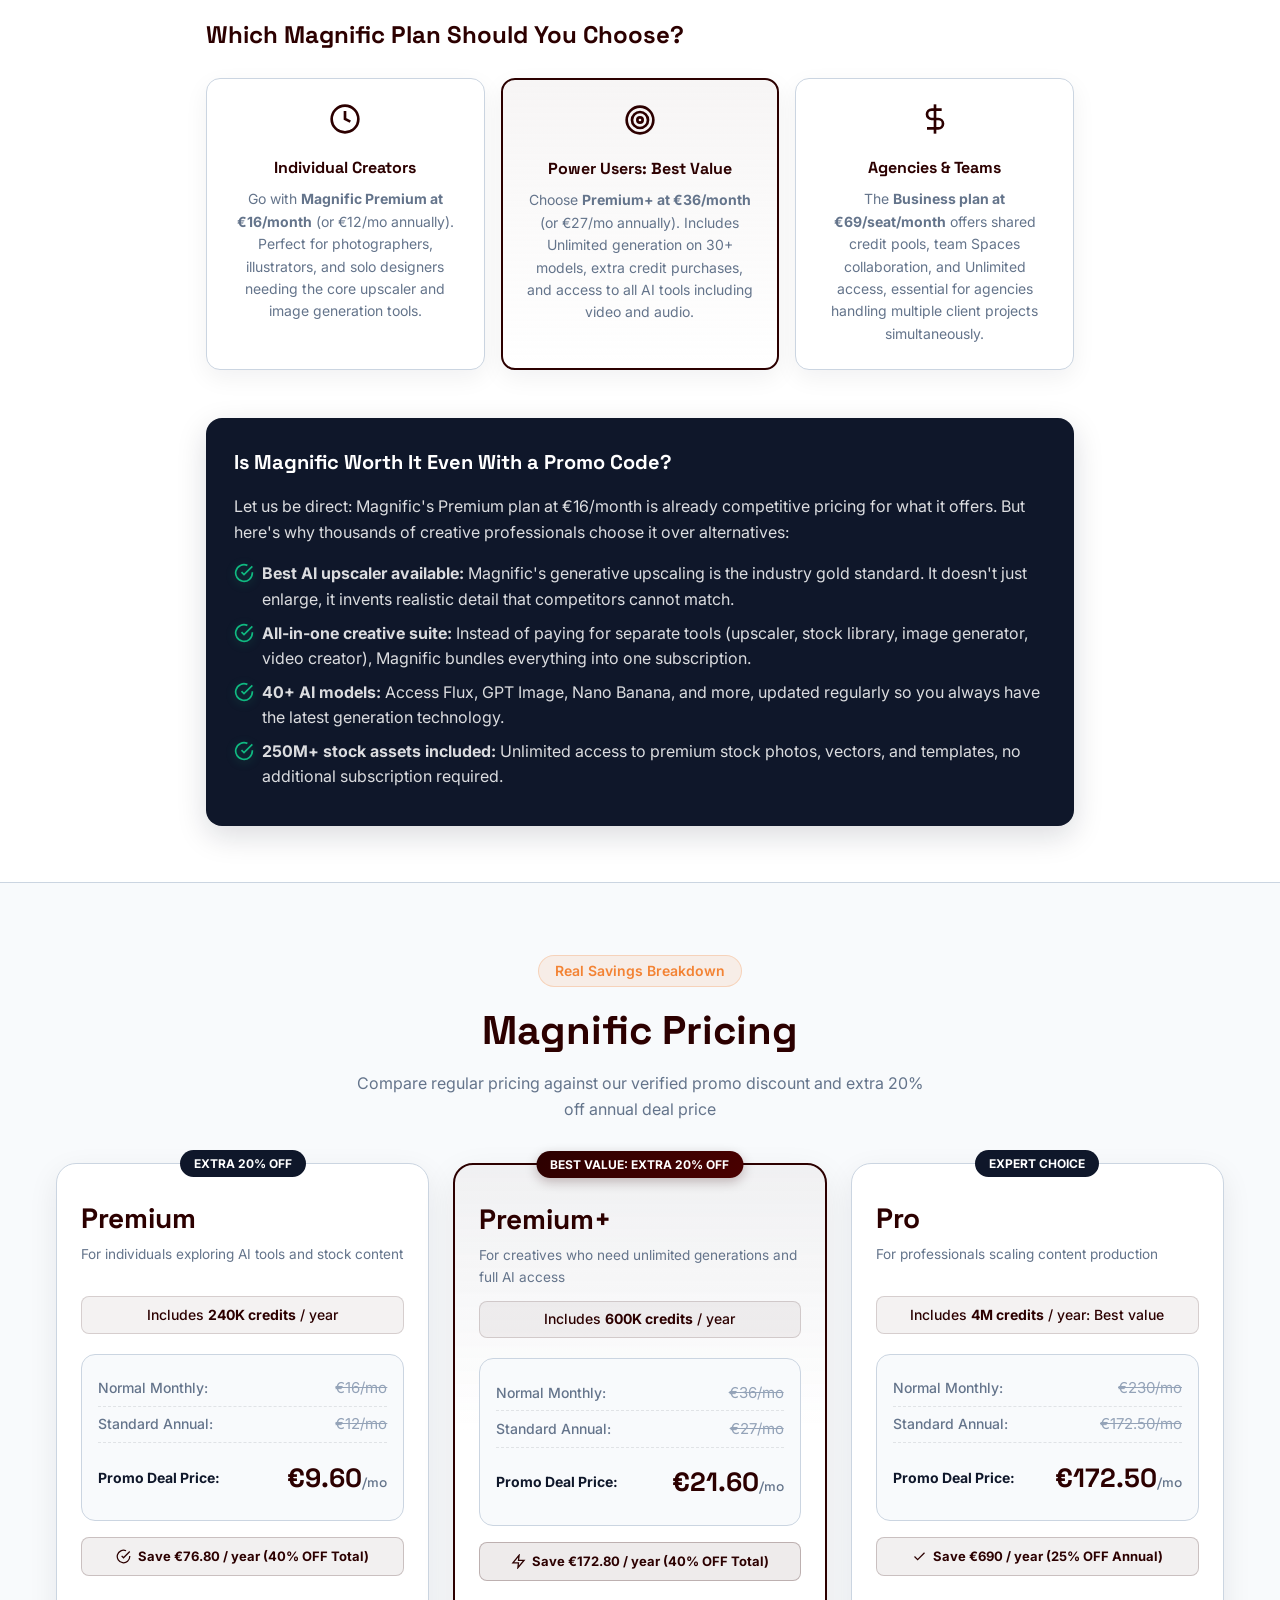
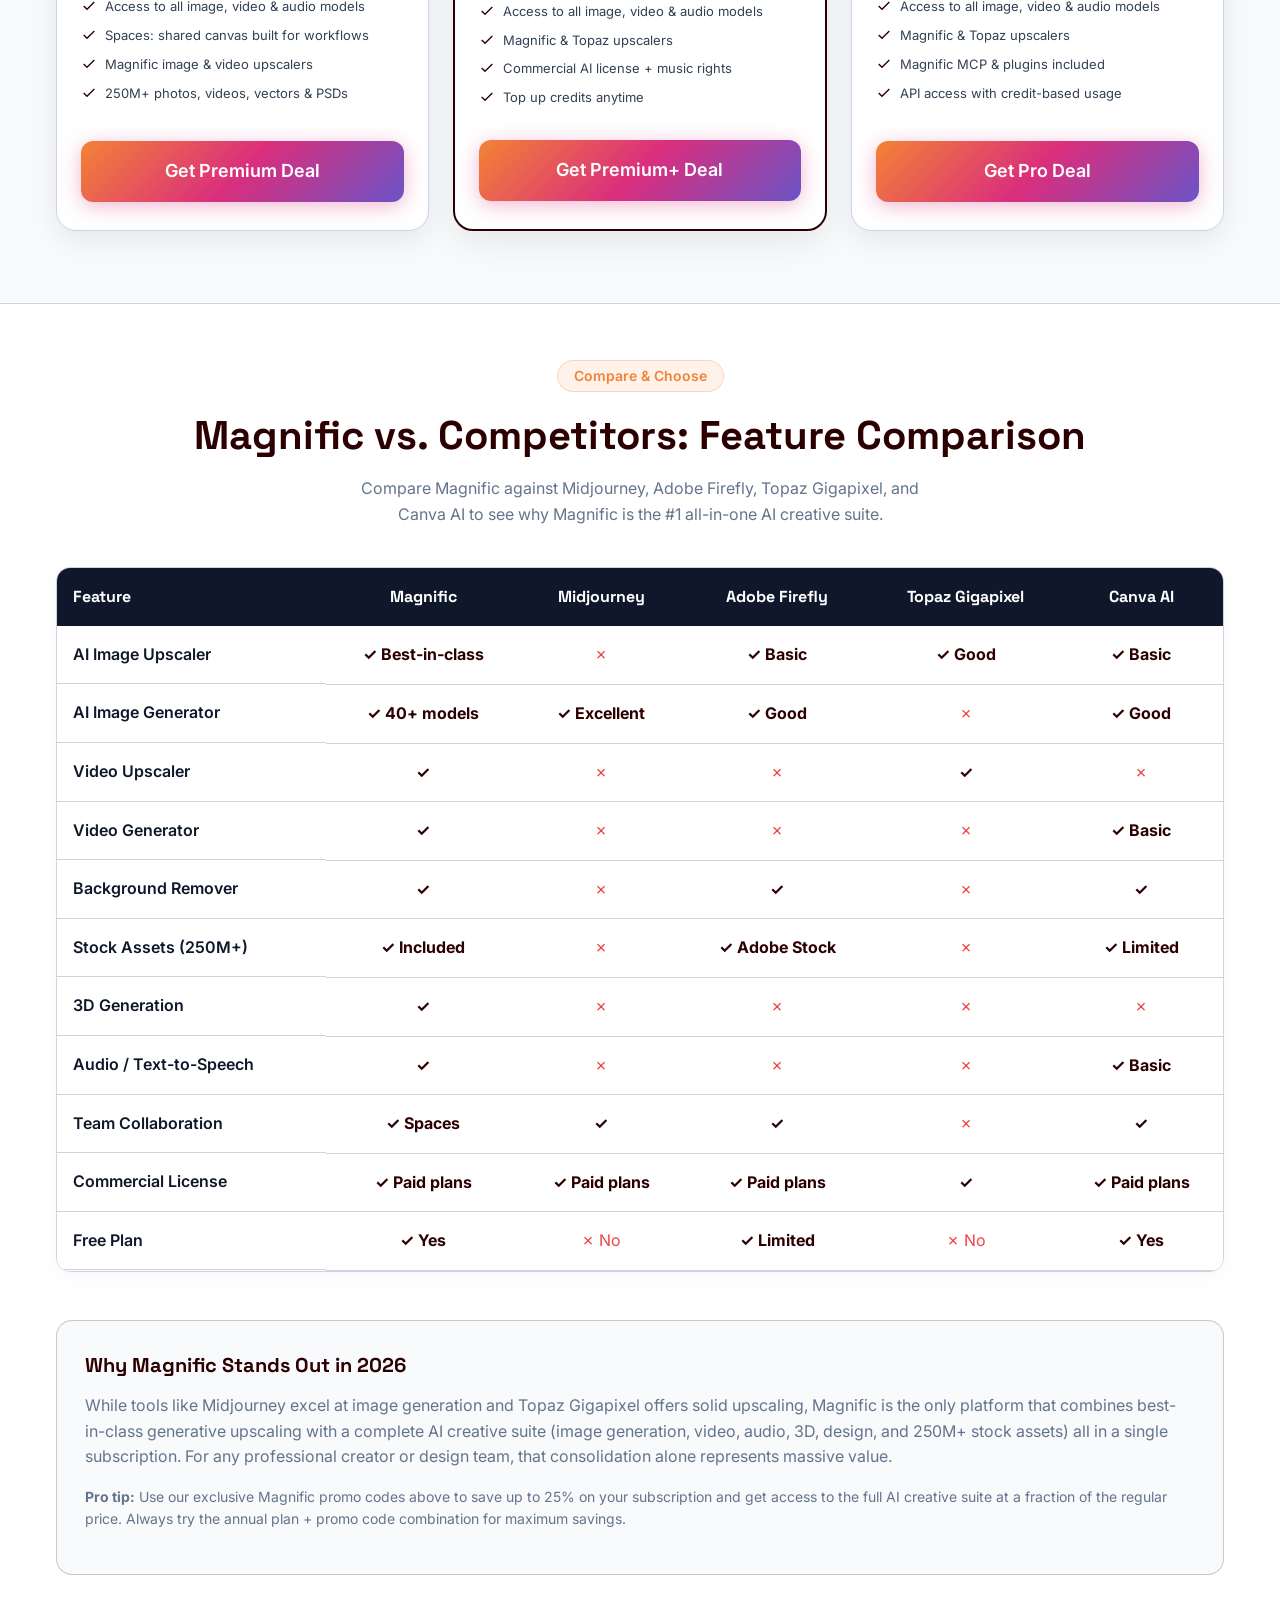
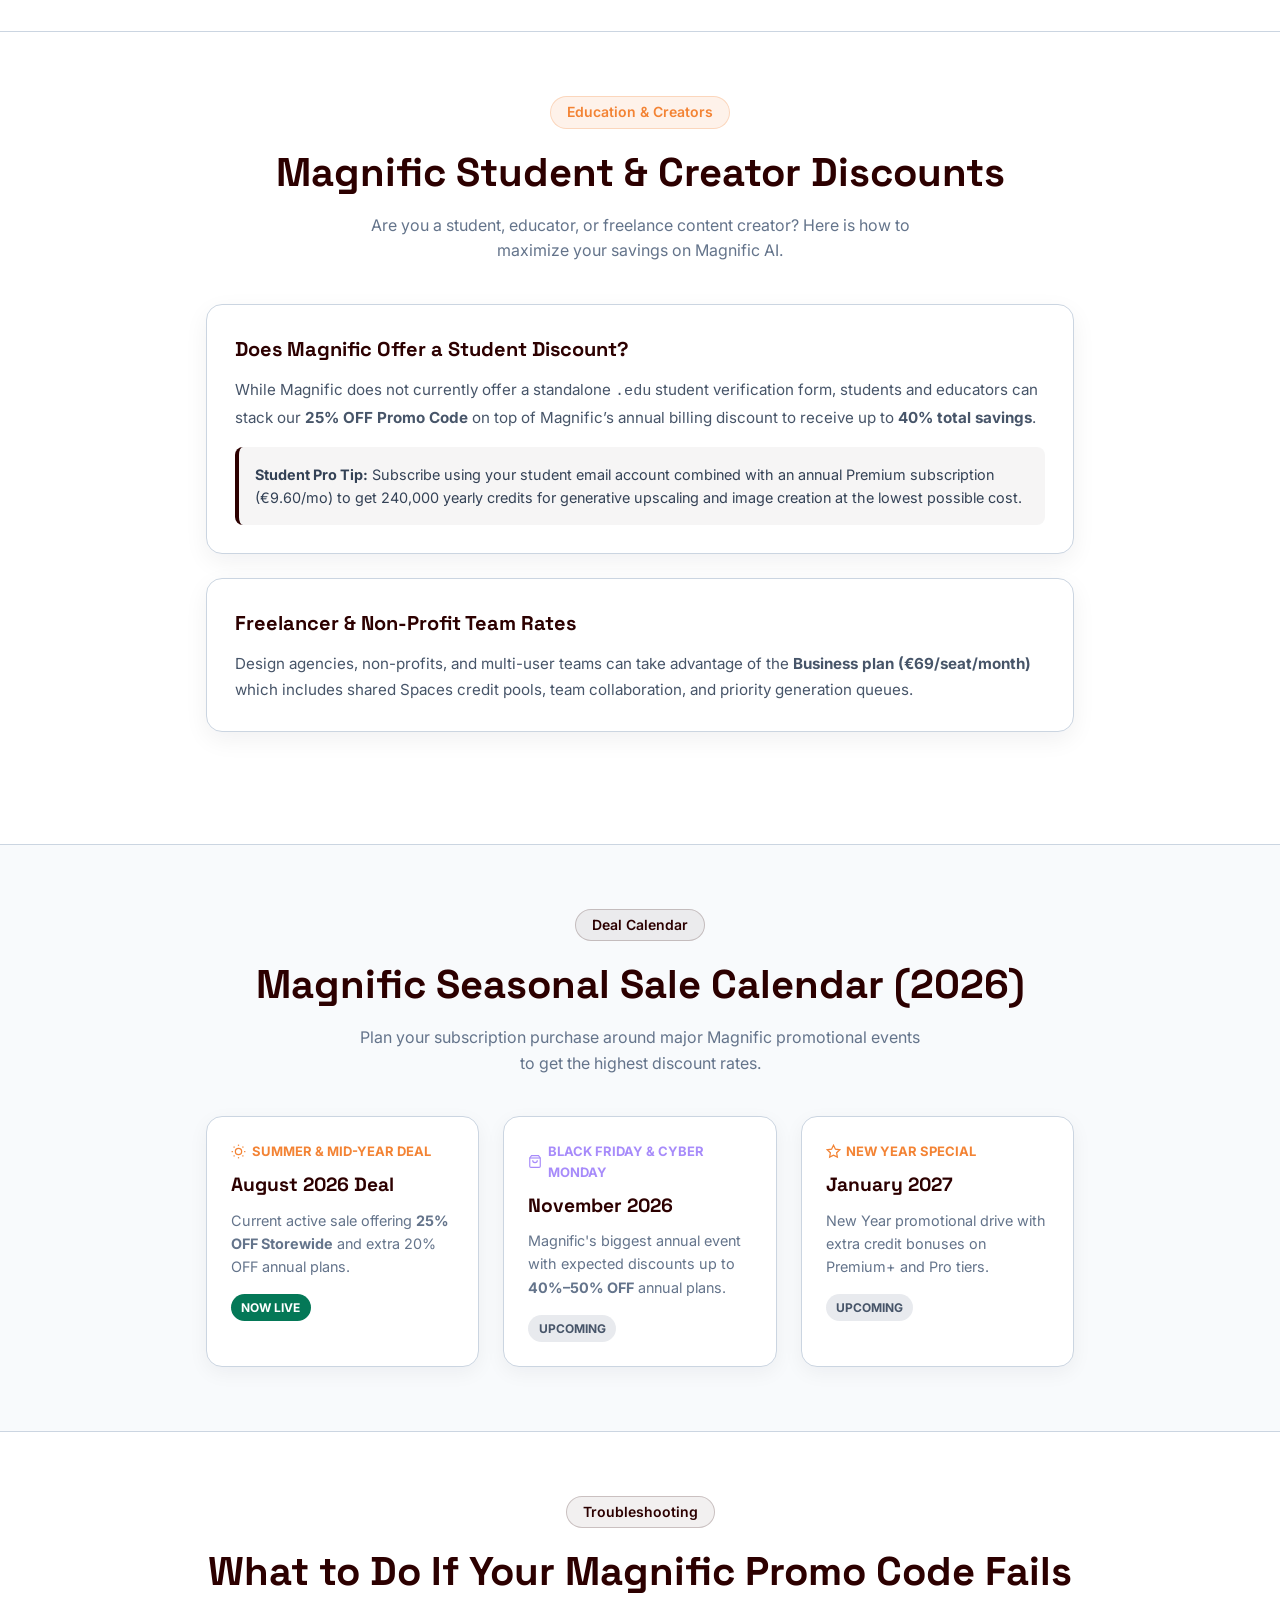
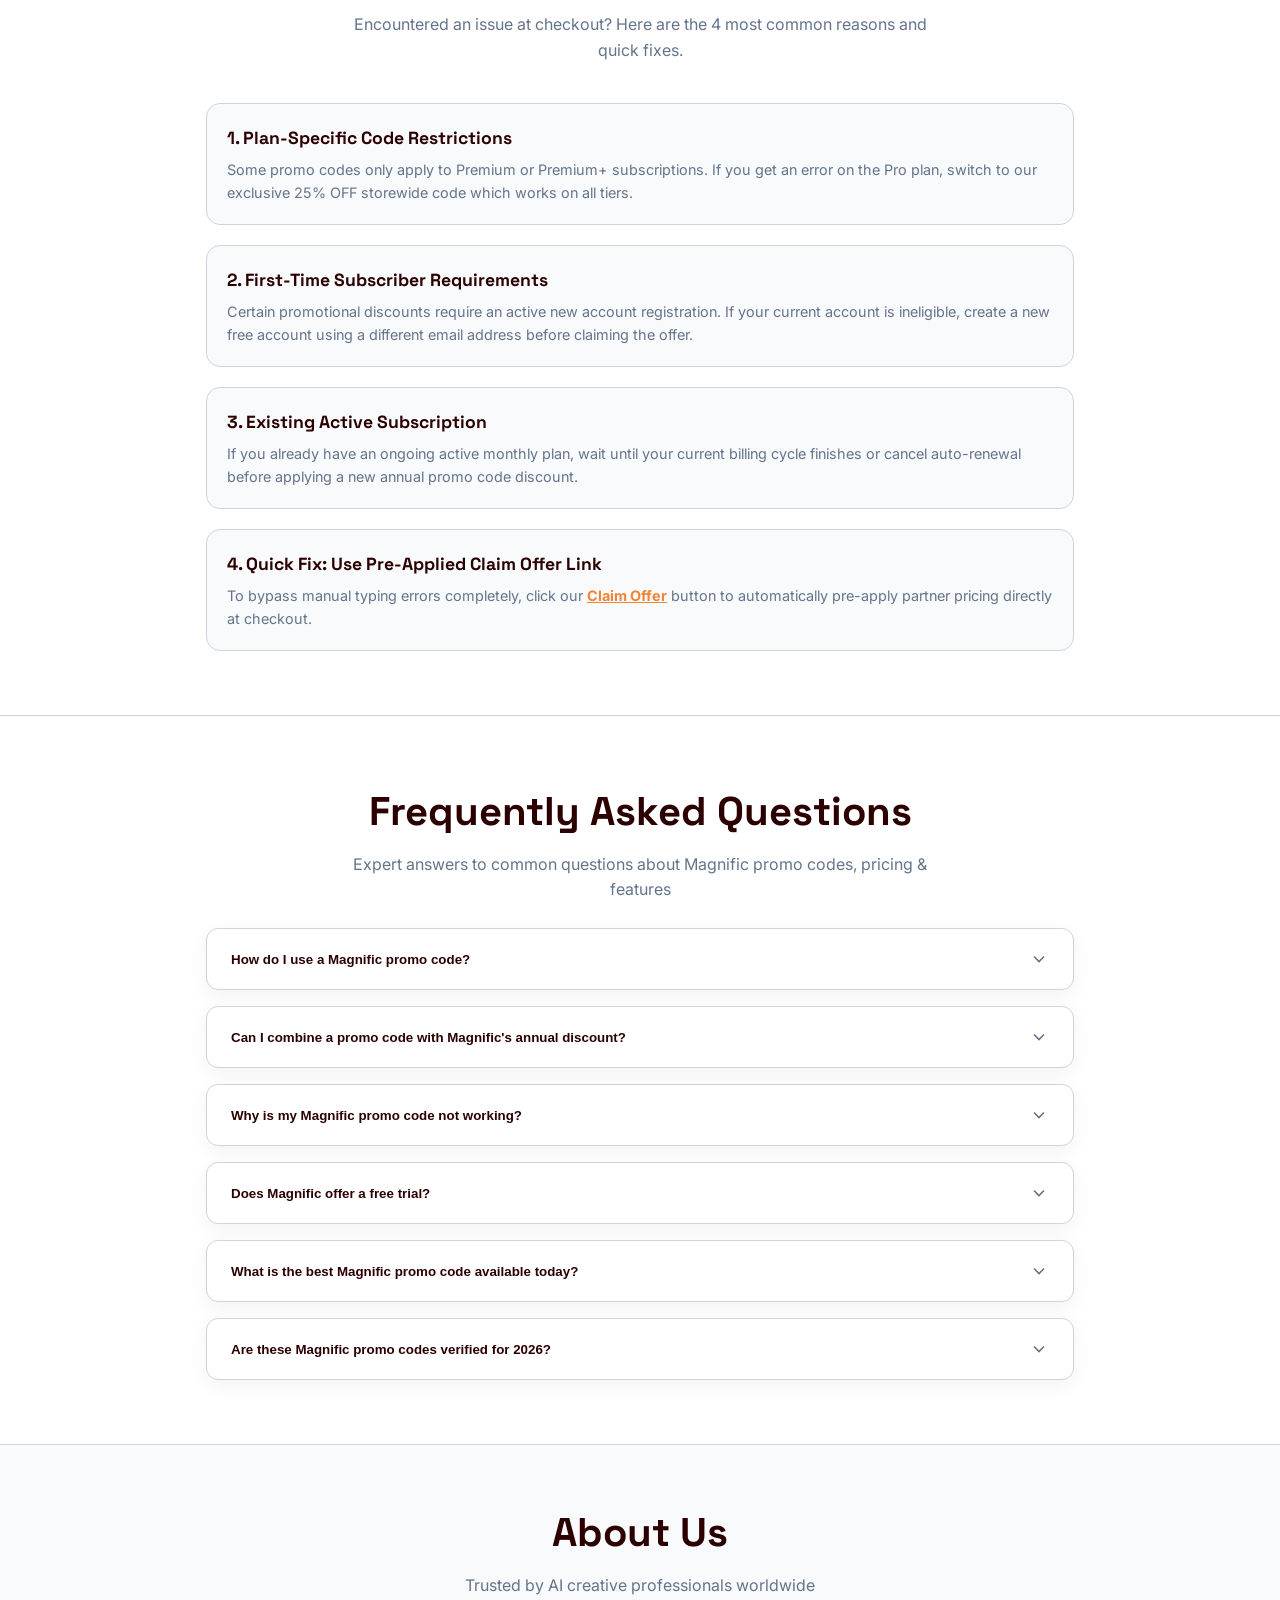
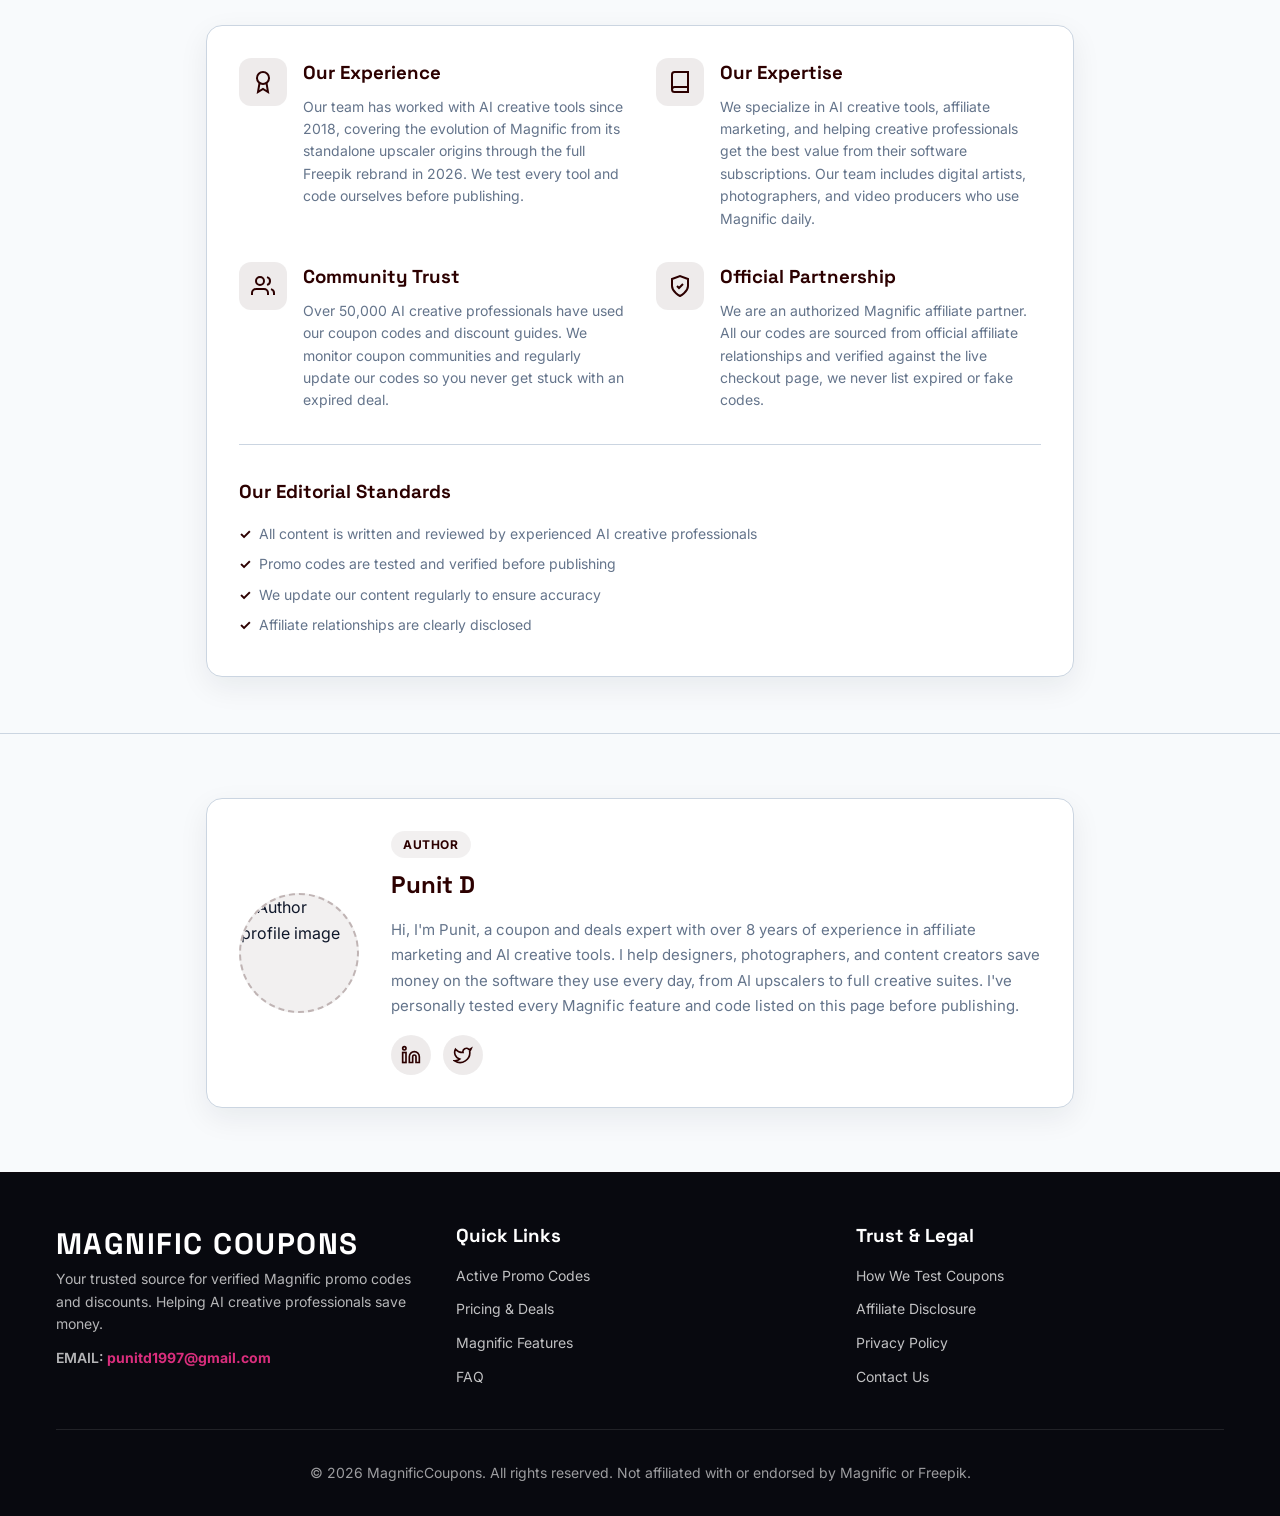
==== commit 1d8d1c9b: "Update index.html" ====
--- a/index.html
+++ b/index.html
@@ -29,7 +29,7 @@
   <title>Magnific Promo Code 2026: Get 25% OFF [100% Verified &amp; Working]</title>
   
   <!-- Favicon -->
-<link rel="icon" href="/images/favicon.ico" type="image/x-icon">
+<link rel="icon" href="/images/favicon.png" type="image/x-icon">
 <link rel="icon" href="/images/favicon-32x32.png" sizes="32x32" type="image/png">
 <link rel="icon" href="/images/favicon-16x16.png" sizes="16x16" type="image/png">
 <link rel="apple-touch-icon" href="/images/apple-touch-icon.png" sizes="180x180">
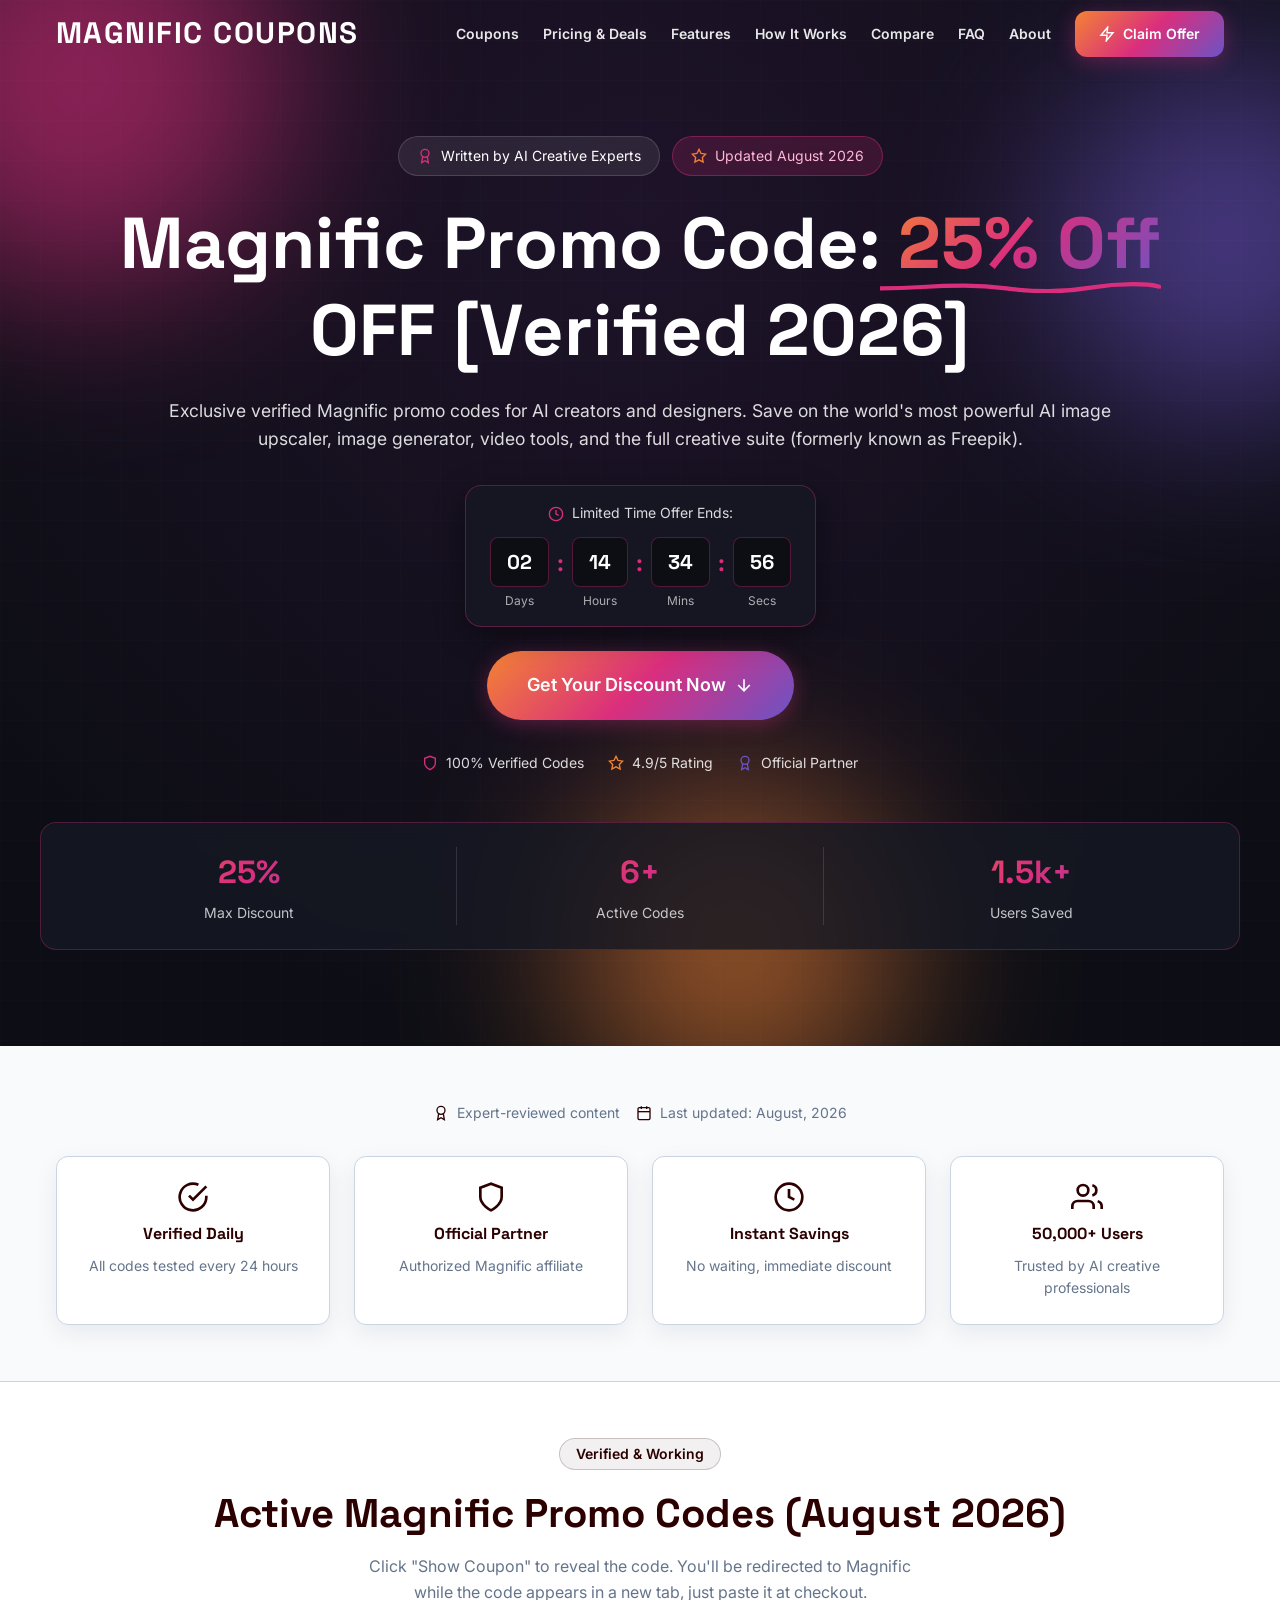
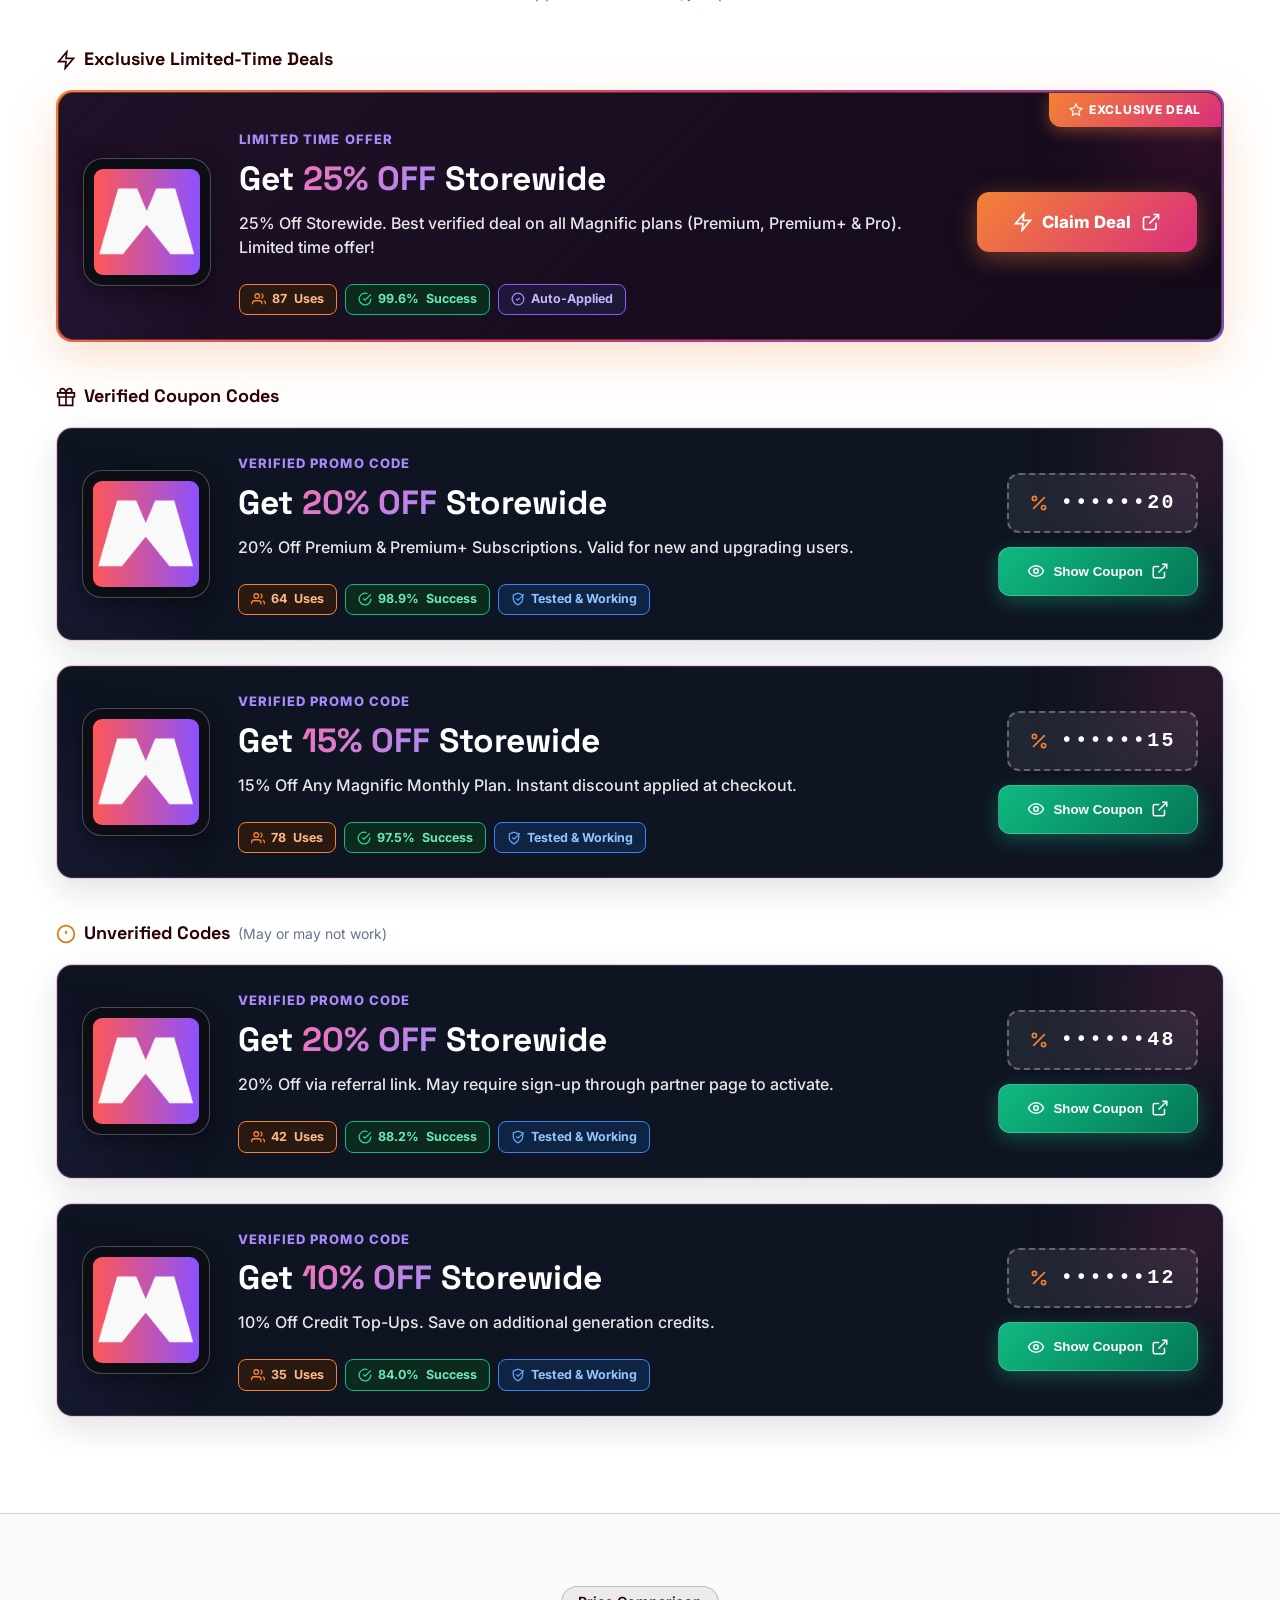
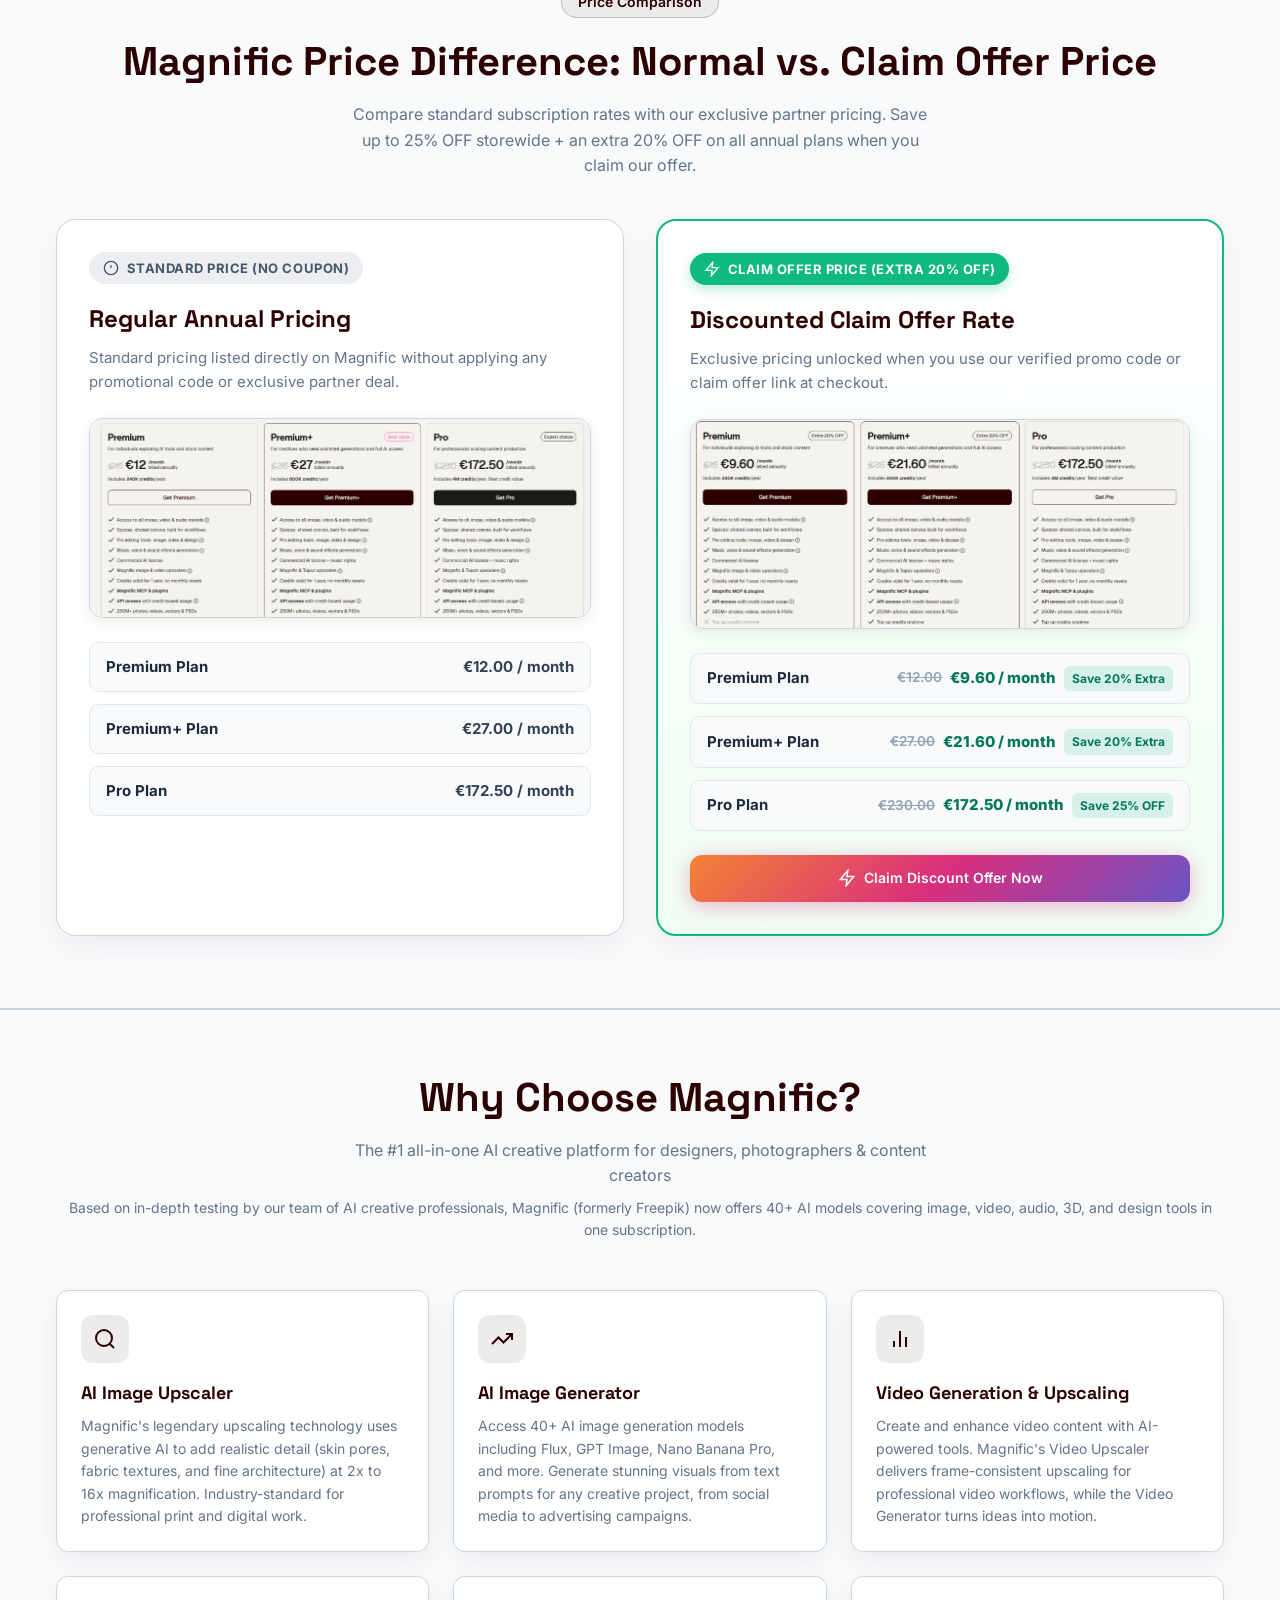
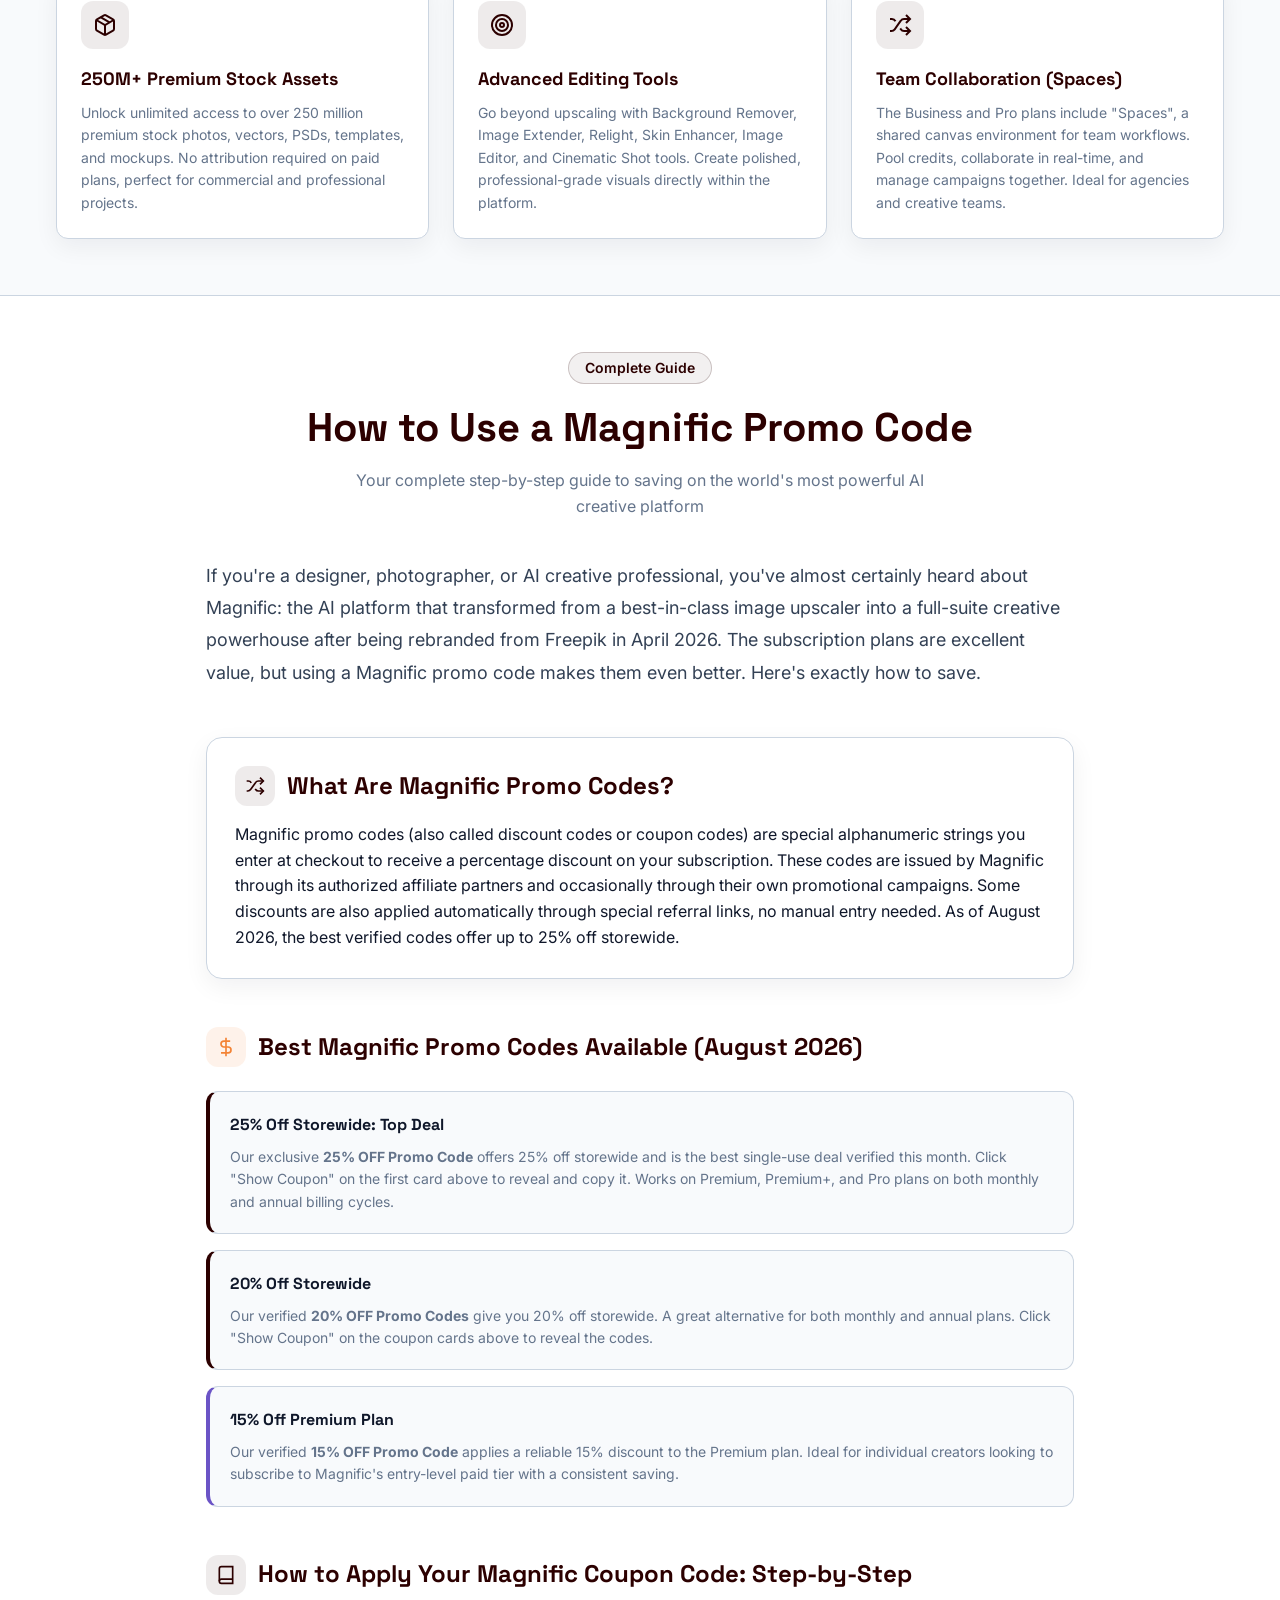
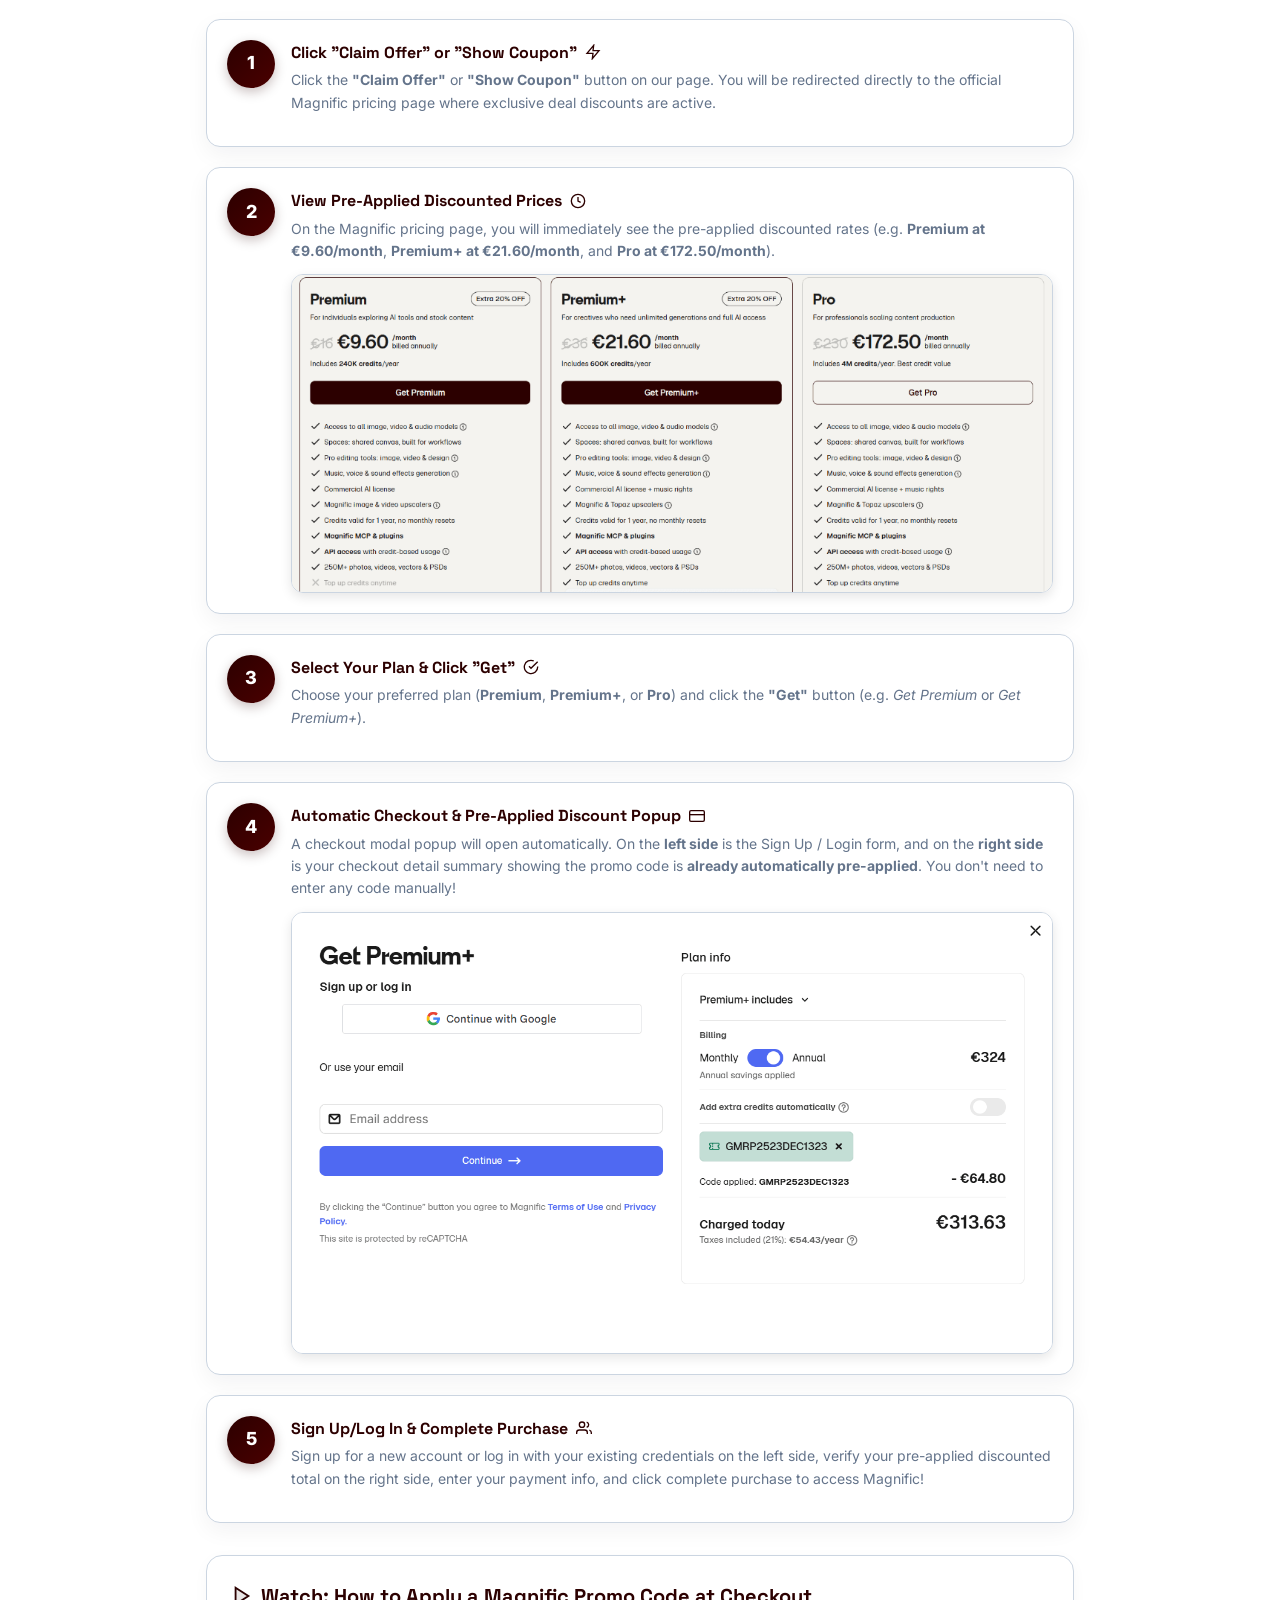
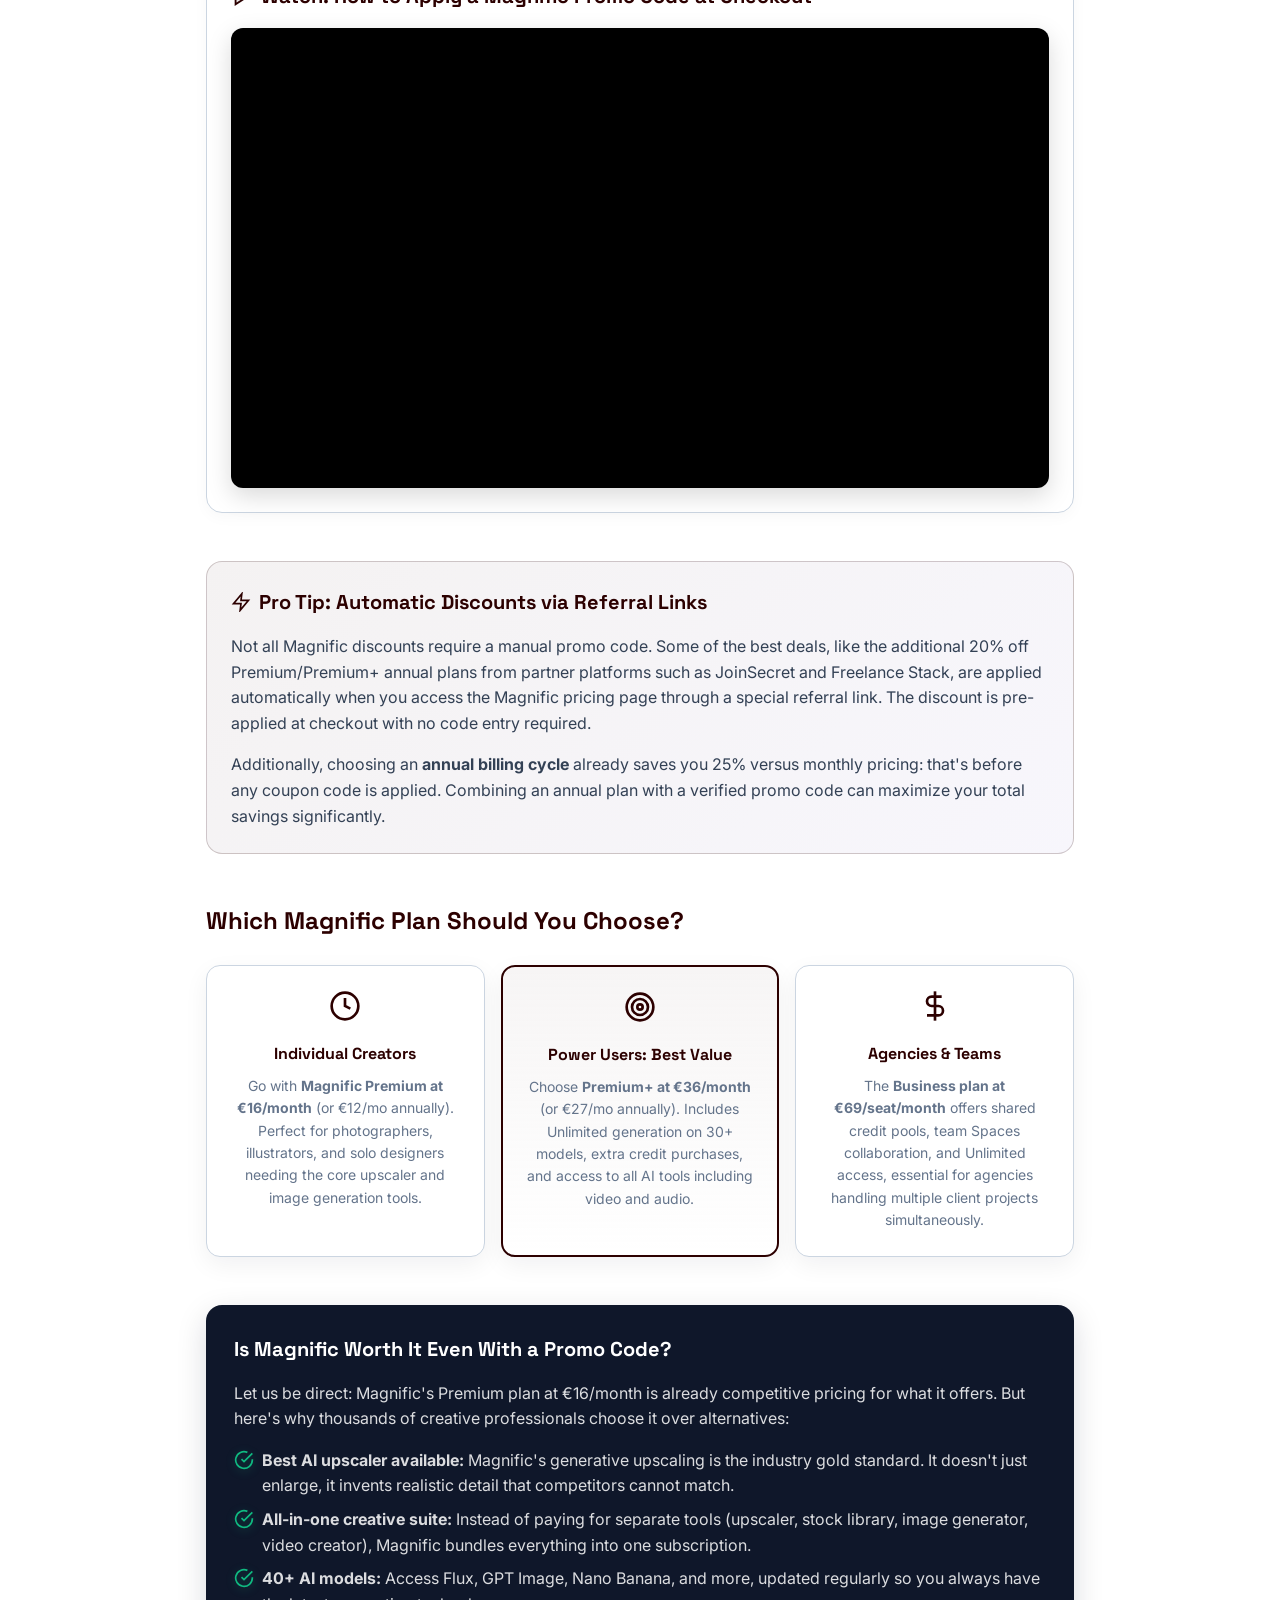
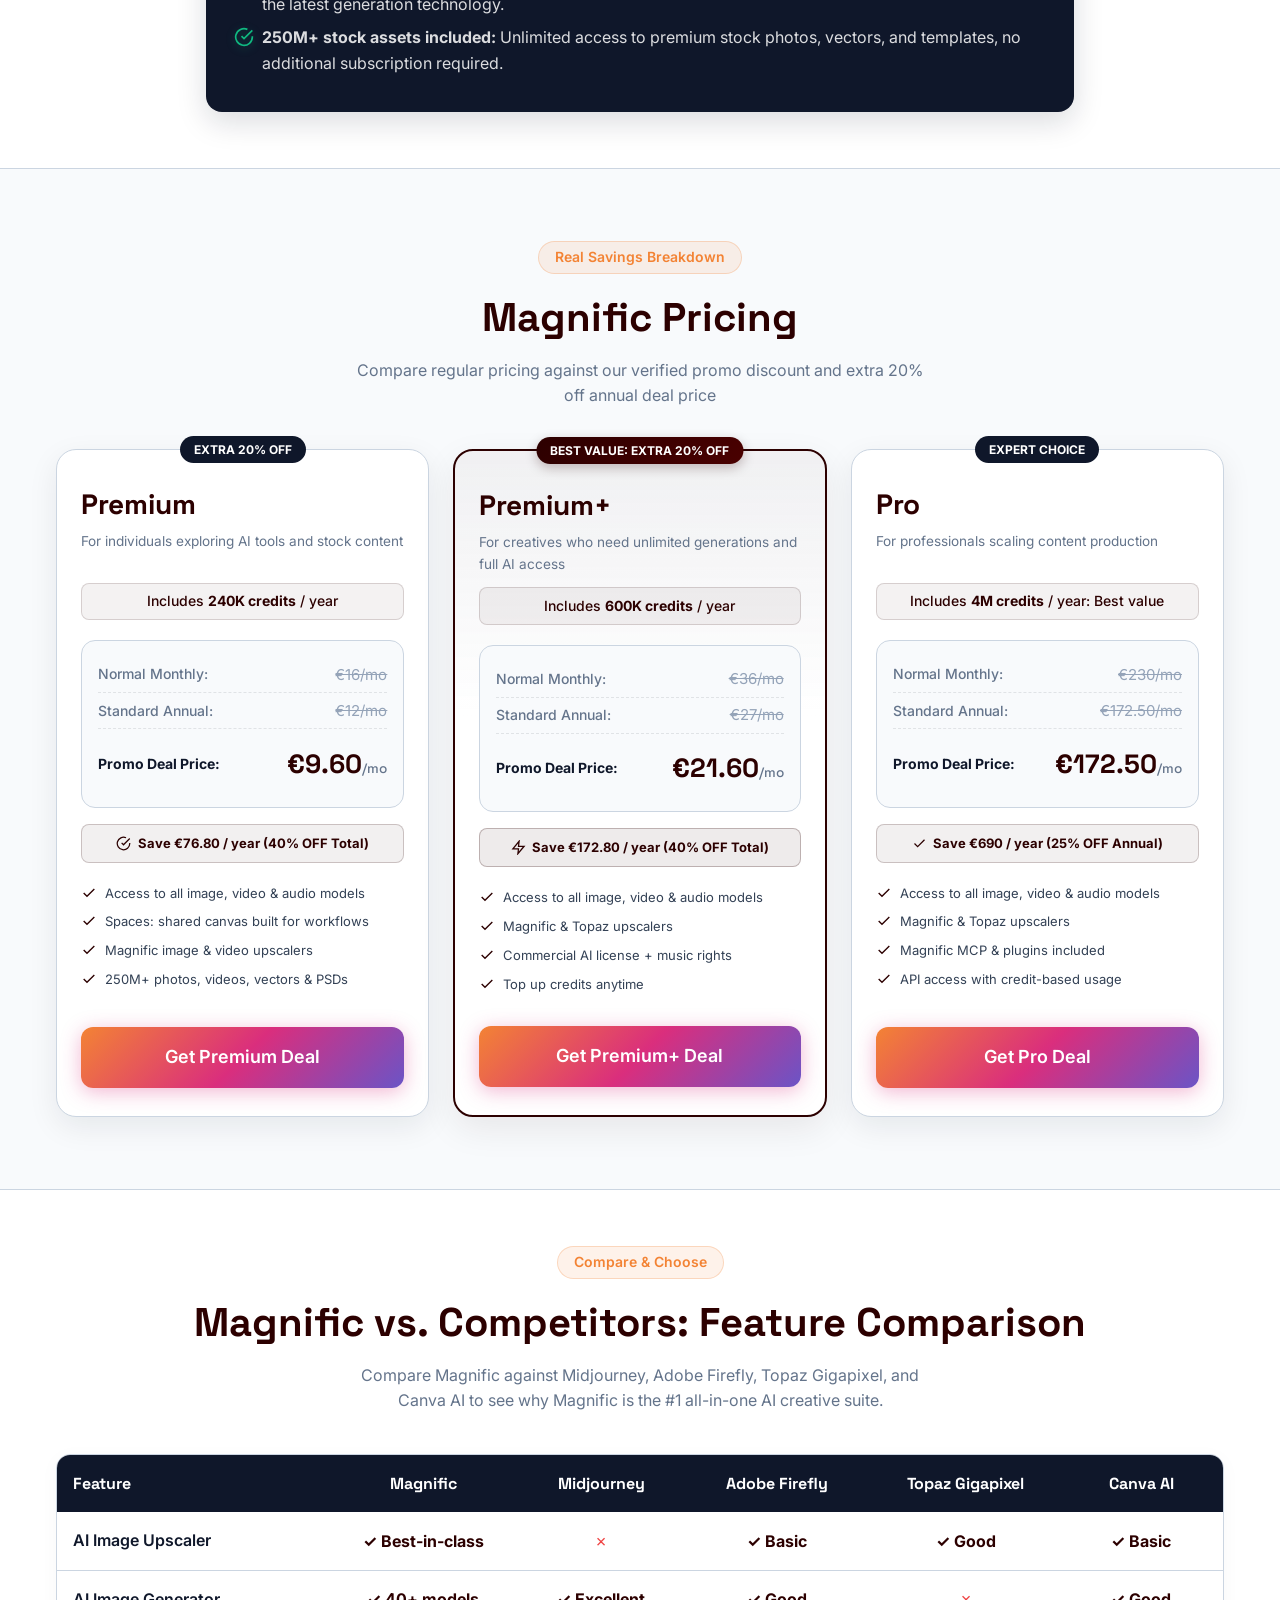
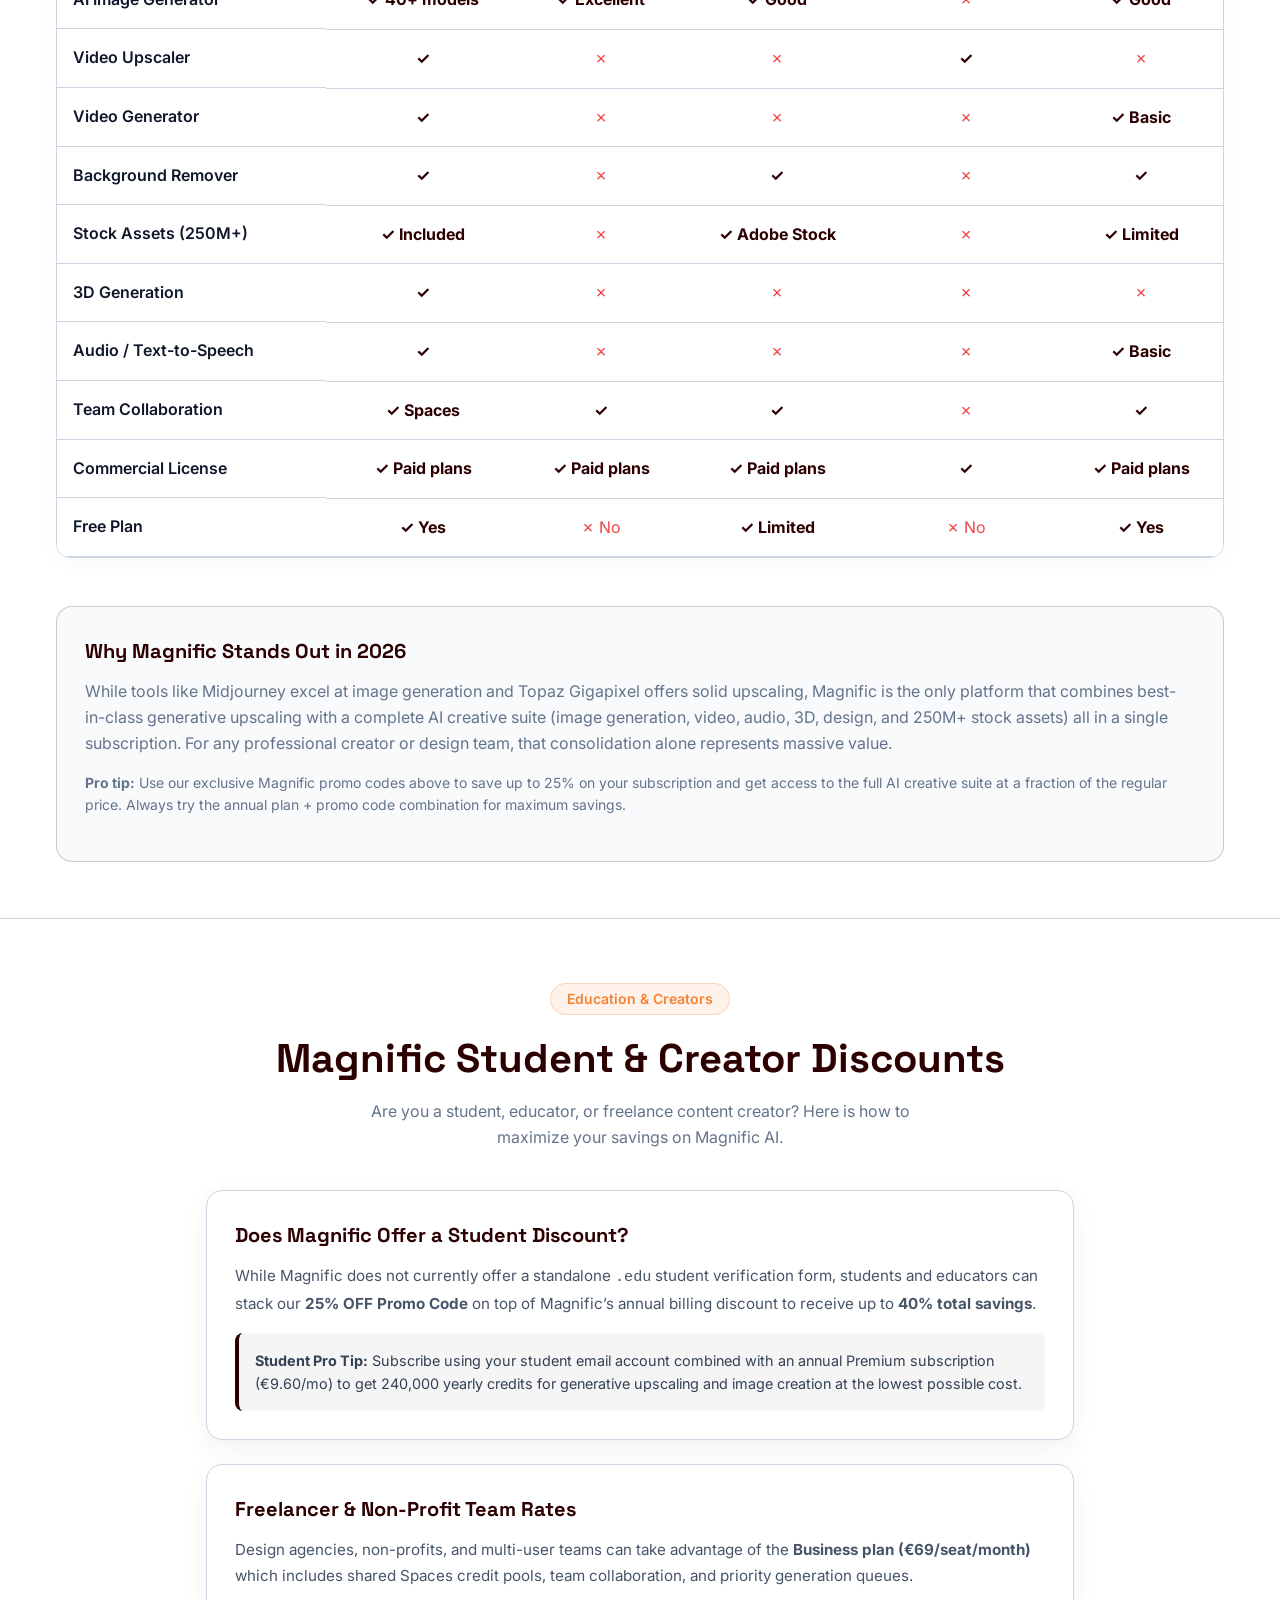
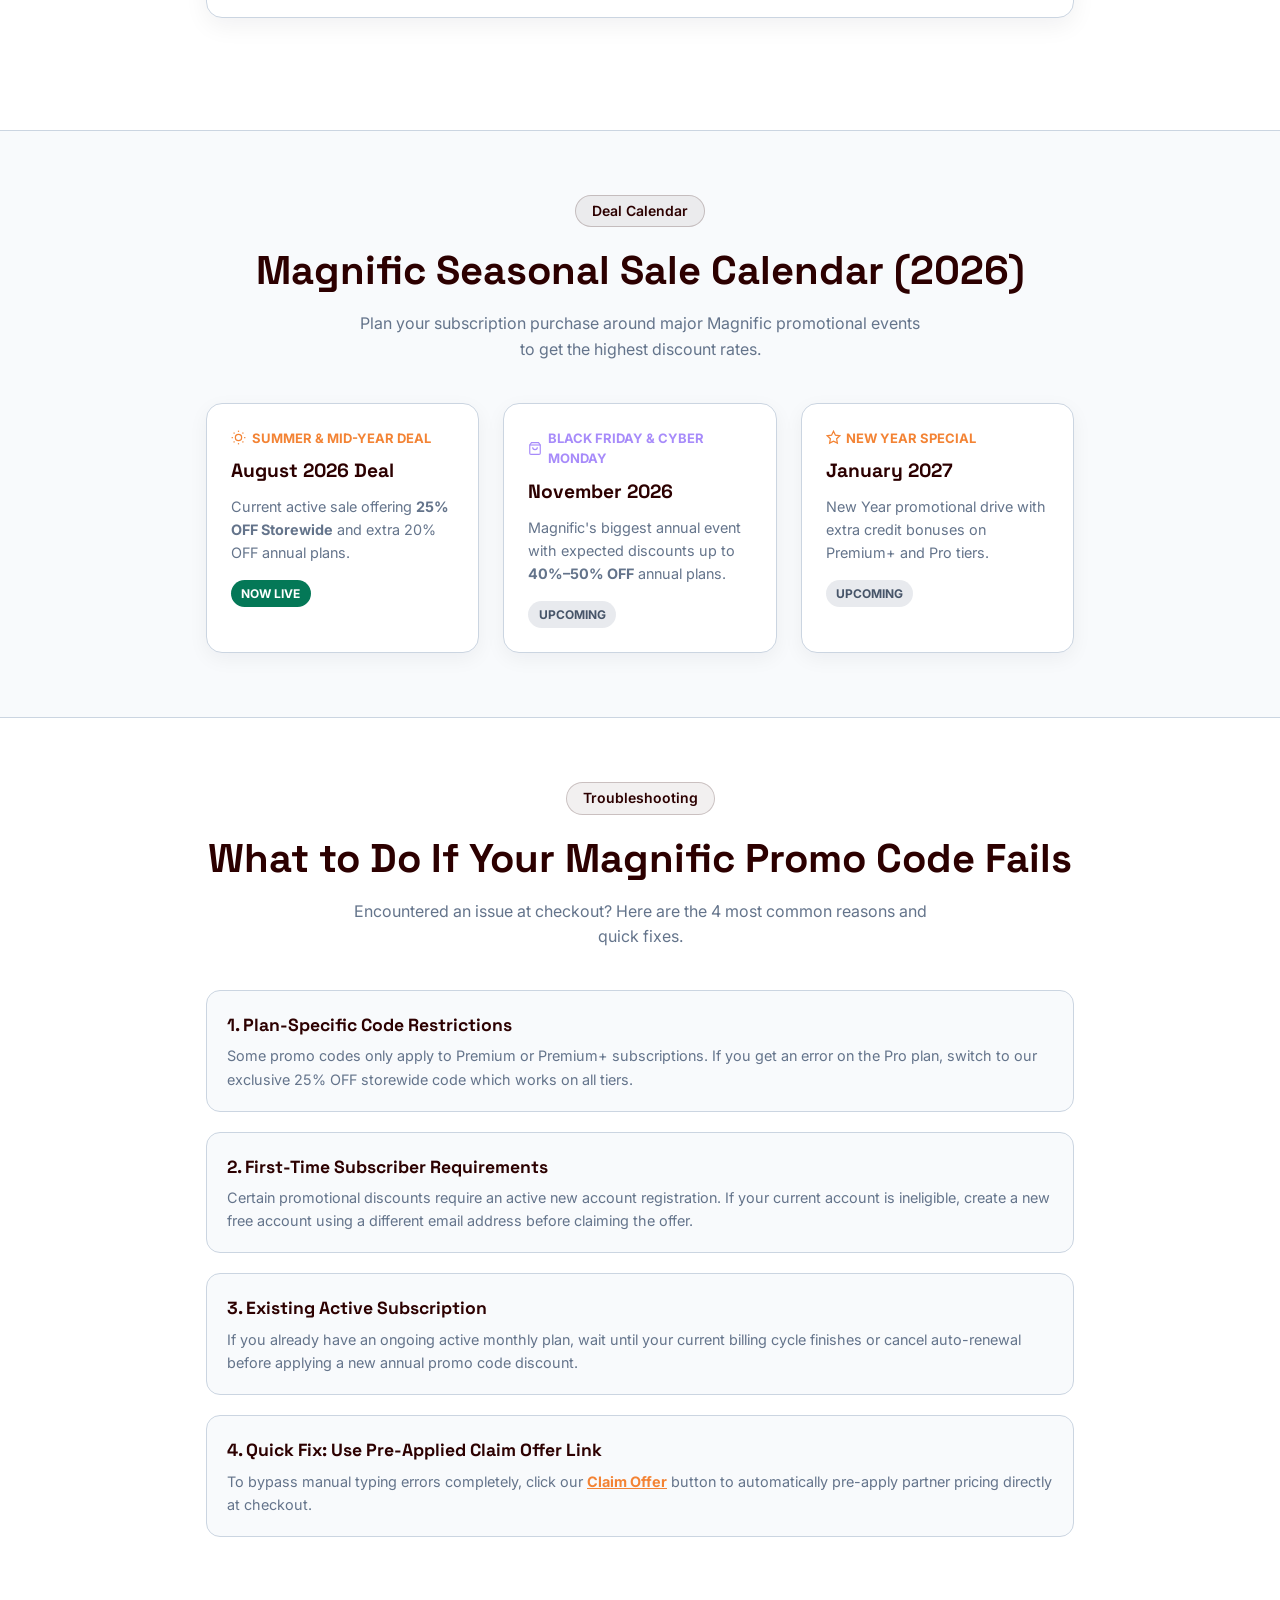
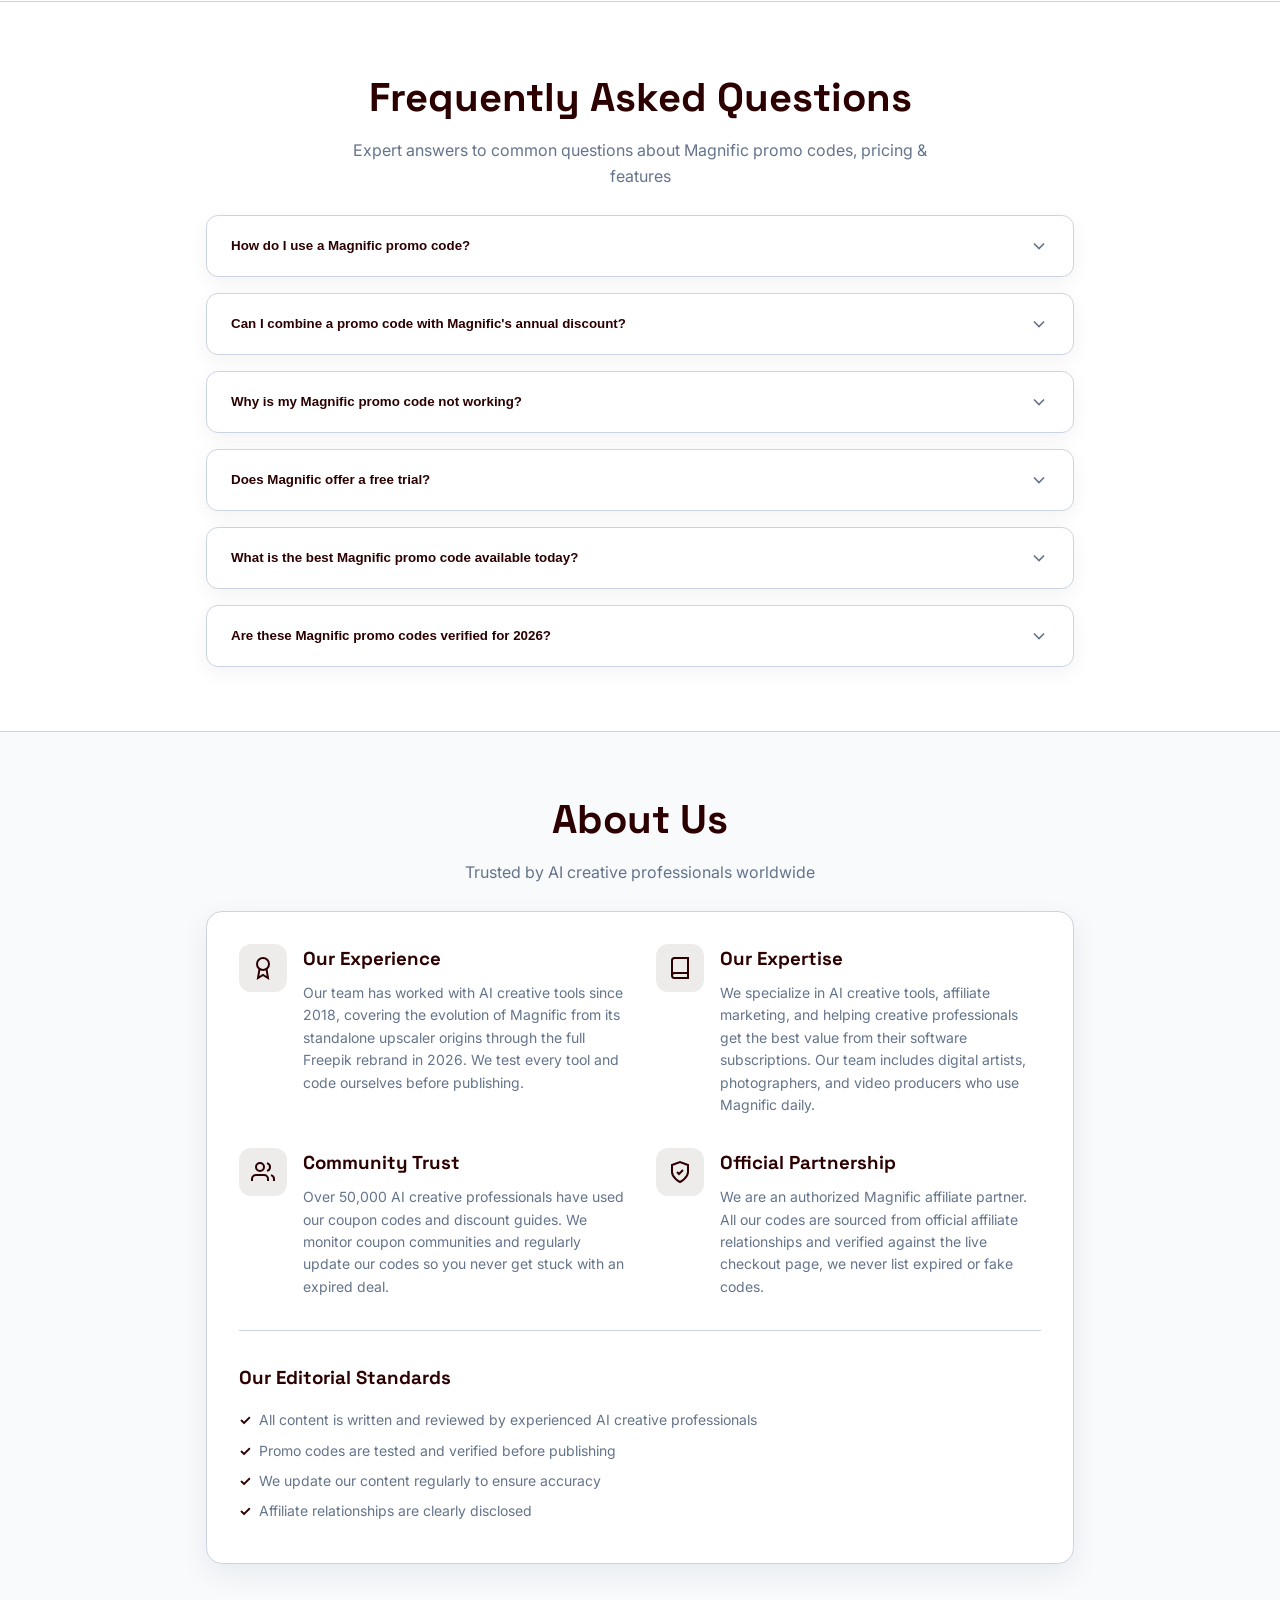
==== commit a3e526e5: "Update index.html" ====
--- a/index.html
+++ b/index.html
@@ -456,7 +456,7 @@
                 <h4>Automatic Checkout &amp; Pre-Applied Discount Popup <svg viewBox="0 0 24 24" fill="none" stroke="currentColor" stroke-width="2"><rect x="1" y="4" width="22" height="16" rx="2" ry="2"/><line x1="1" y1="10" x2="23" y2="10"/></svg></h4>
                 <p>A checkout modal popup will open automatically. On the <strong>left side</strong> is the Sign Up / Login form, and on the <strong>right side</strong> is your checkout detail summary showing the promo code is <strong>already automatically pre-applied</strong>. You don't need to enter any code manually!</p>
                 <div class="step-image">
-                  <img src="images/optimized-image-27-1536x816.webp" alt="Screenshot: Magnific automatic pre-applied coupon checkout popup" loading="lazy">
+                  <img src="https://magnificpromocode.github.io/images/Magnific-coupon-code.png" alt="Screenshot: Magnific automatic pre-applied coupon checkout popup" loading="lazy">
                 </div>
               </div>
             </div>         
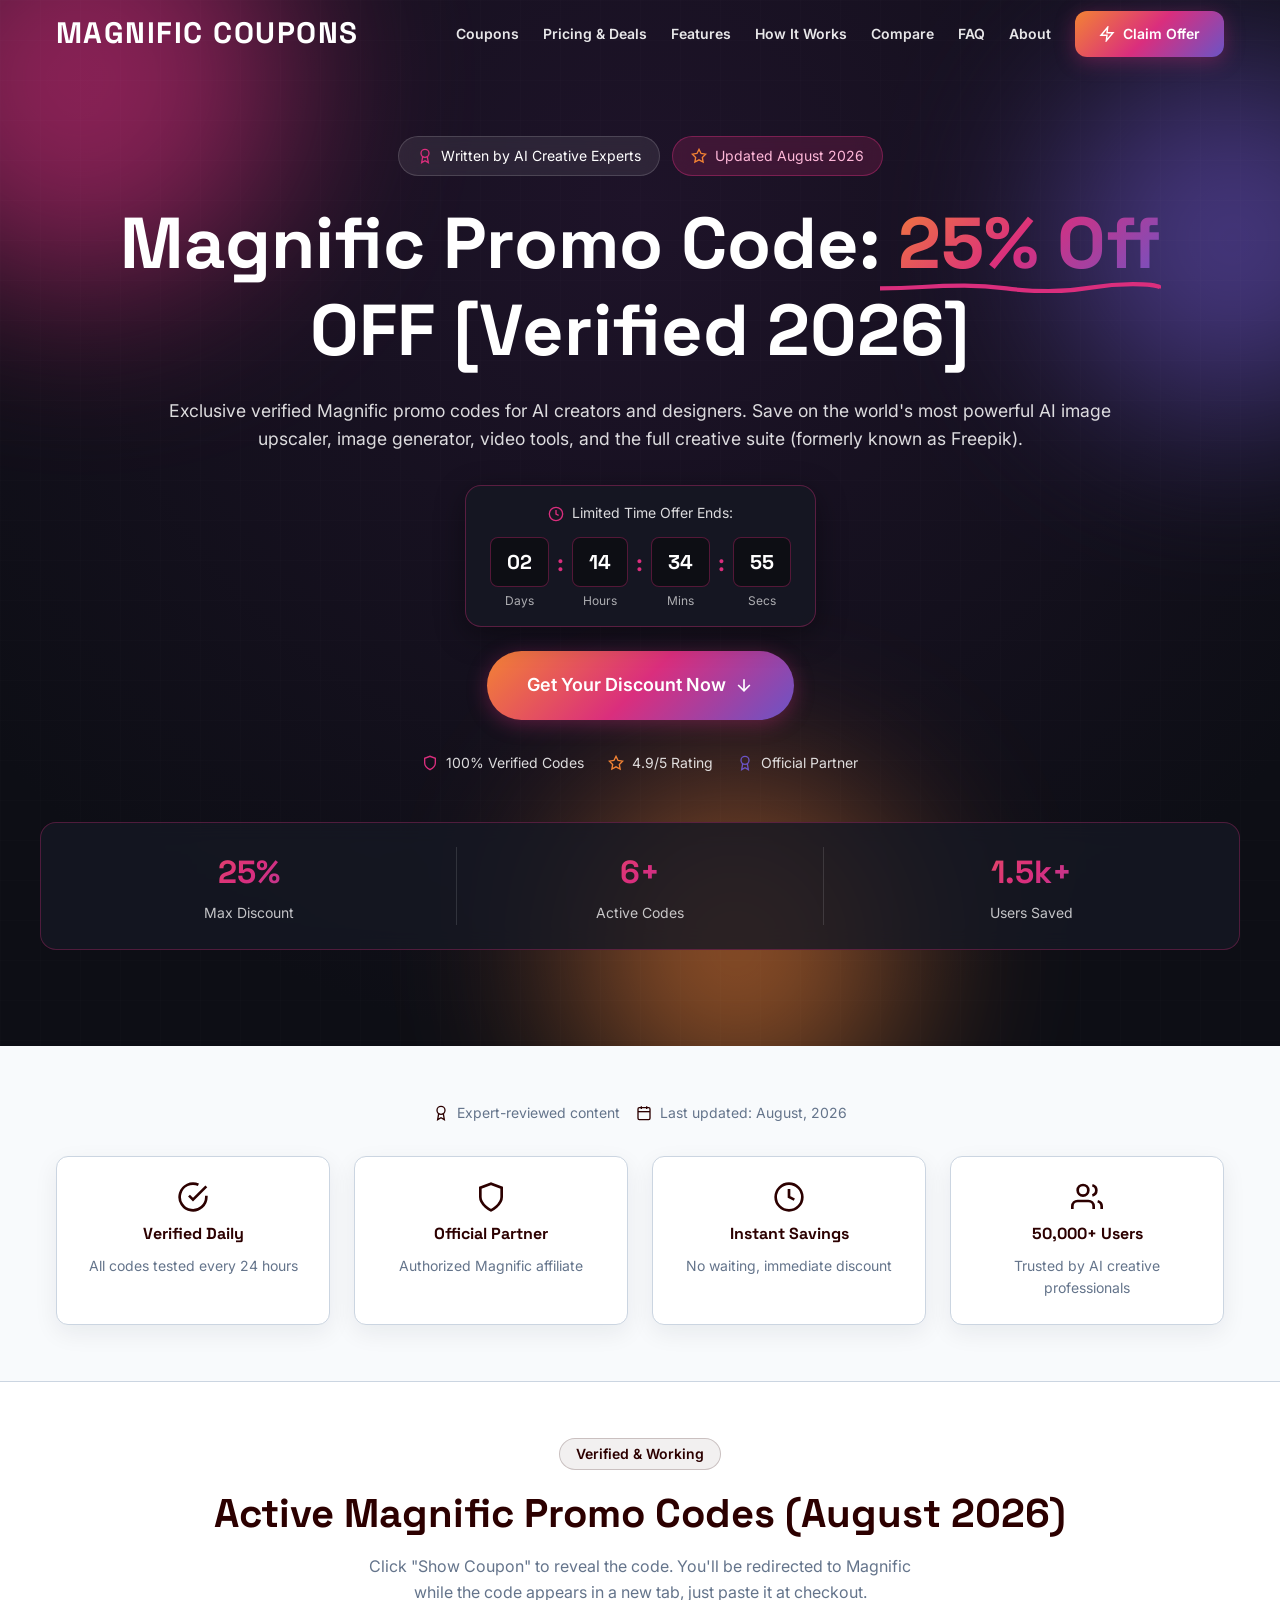
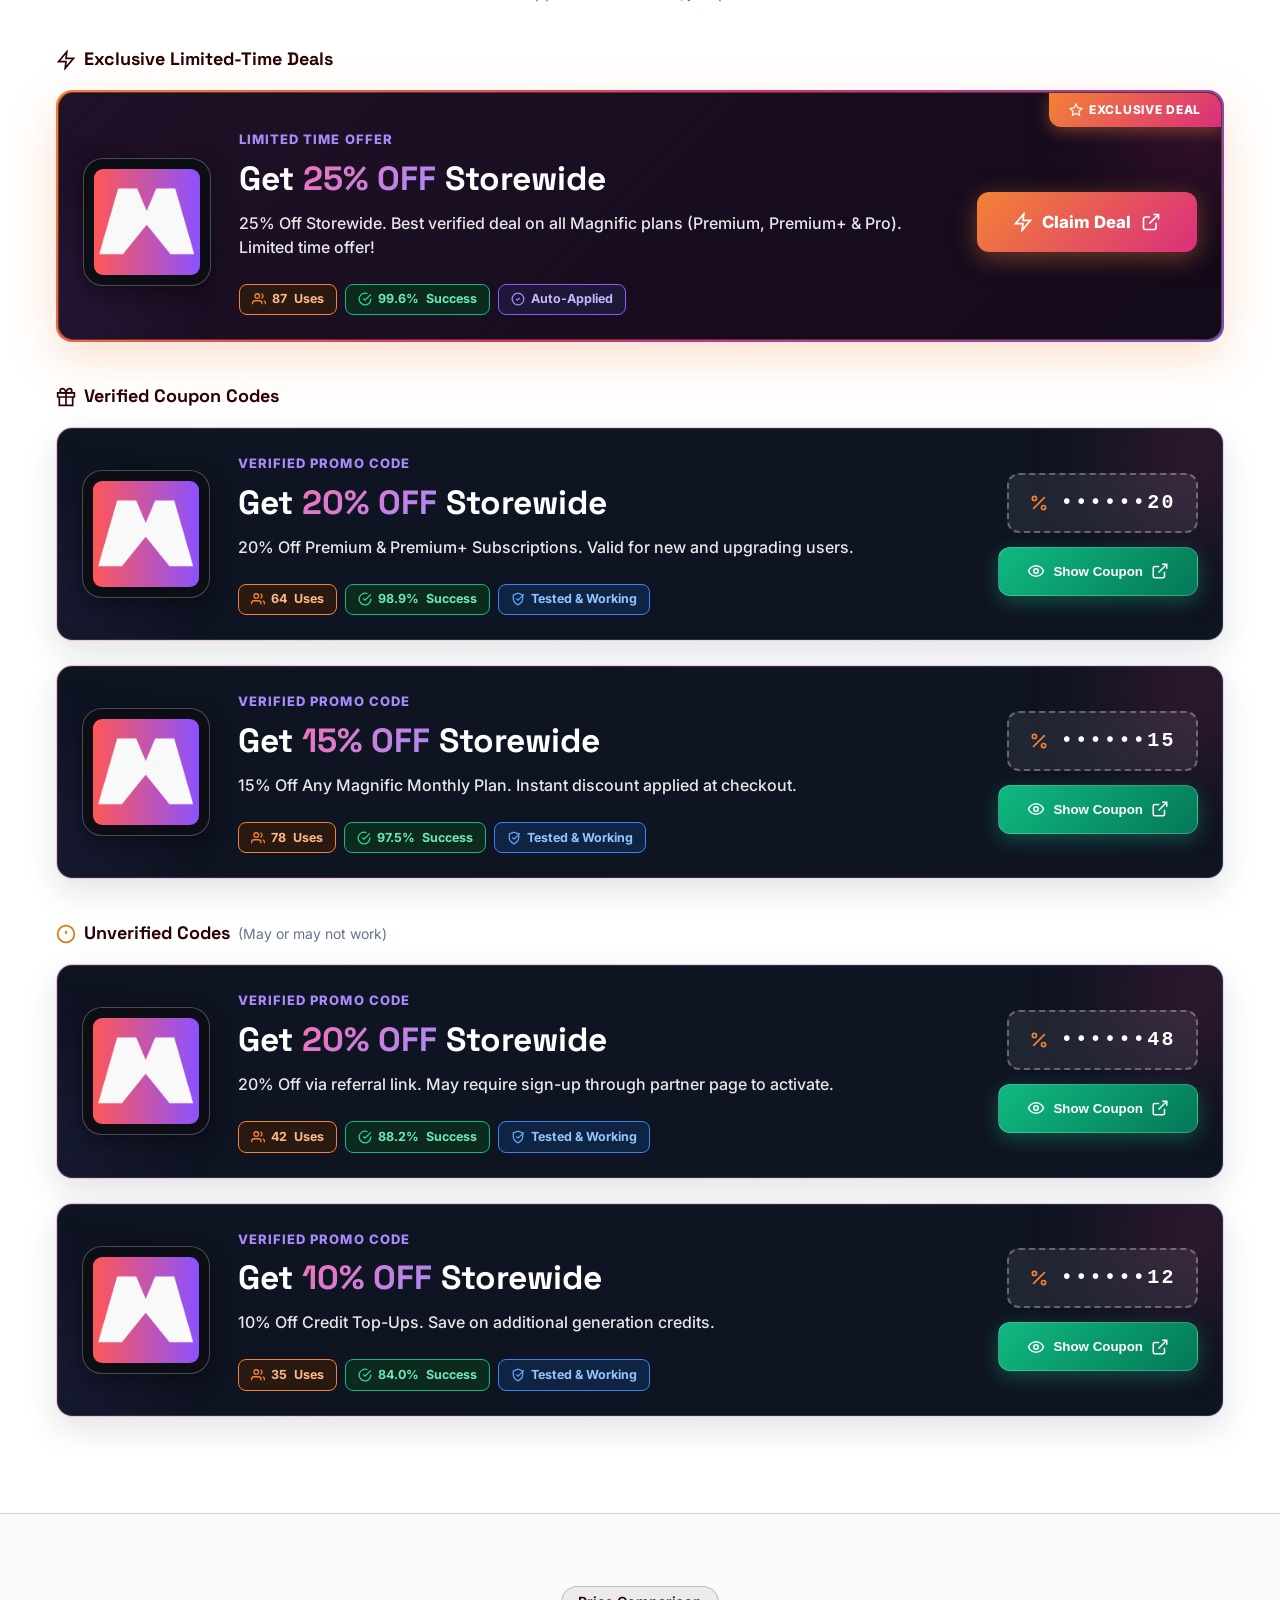
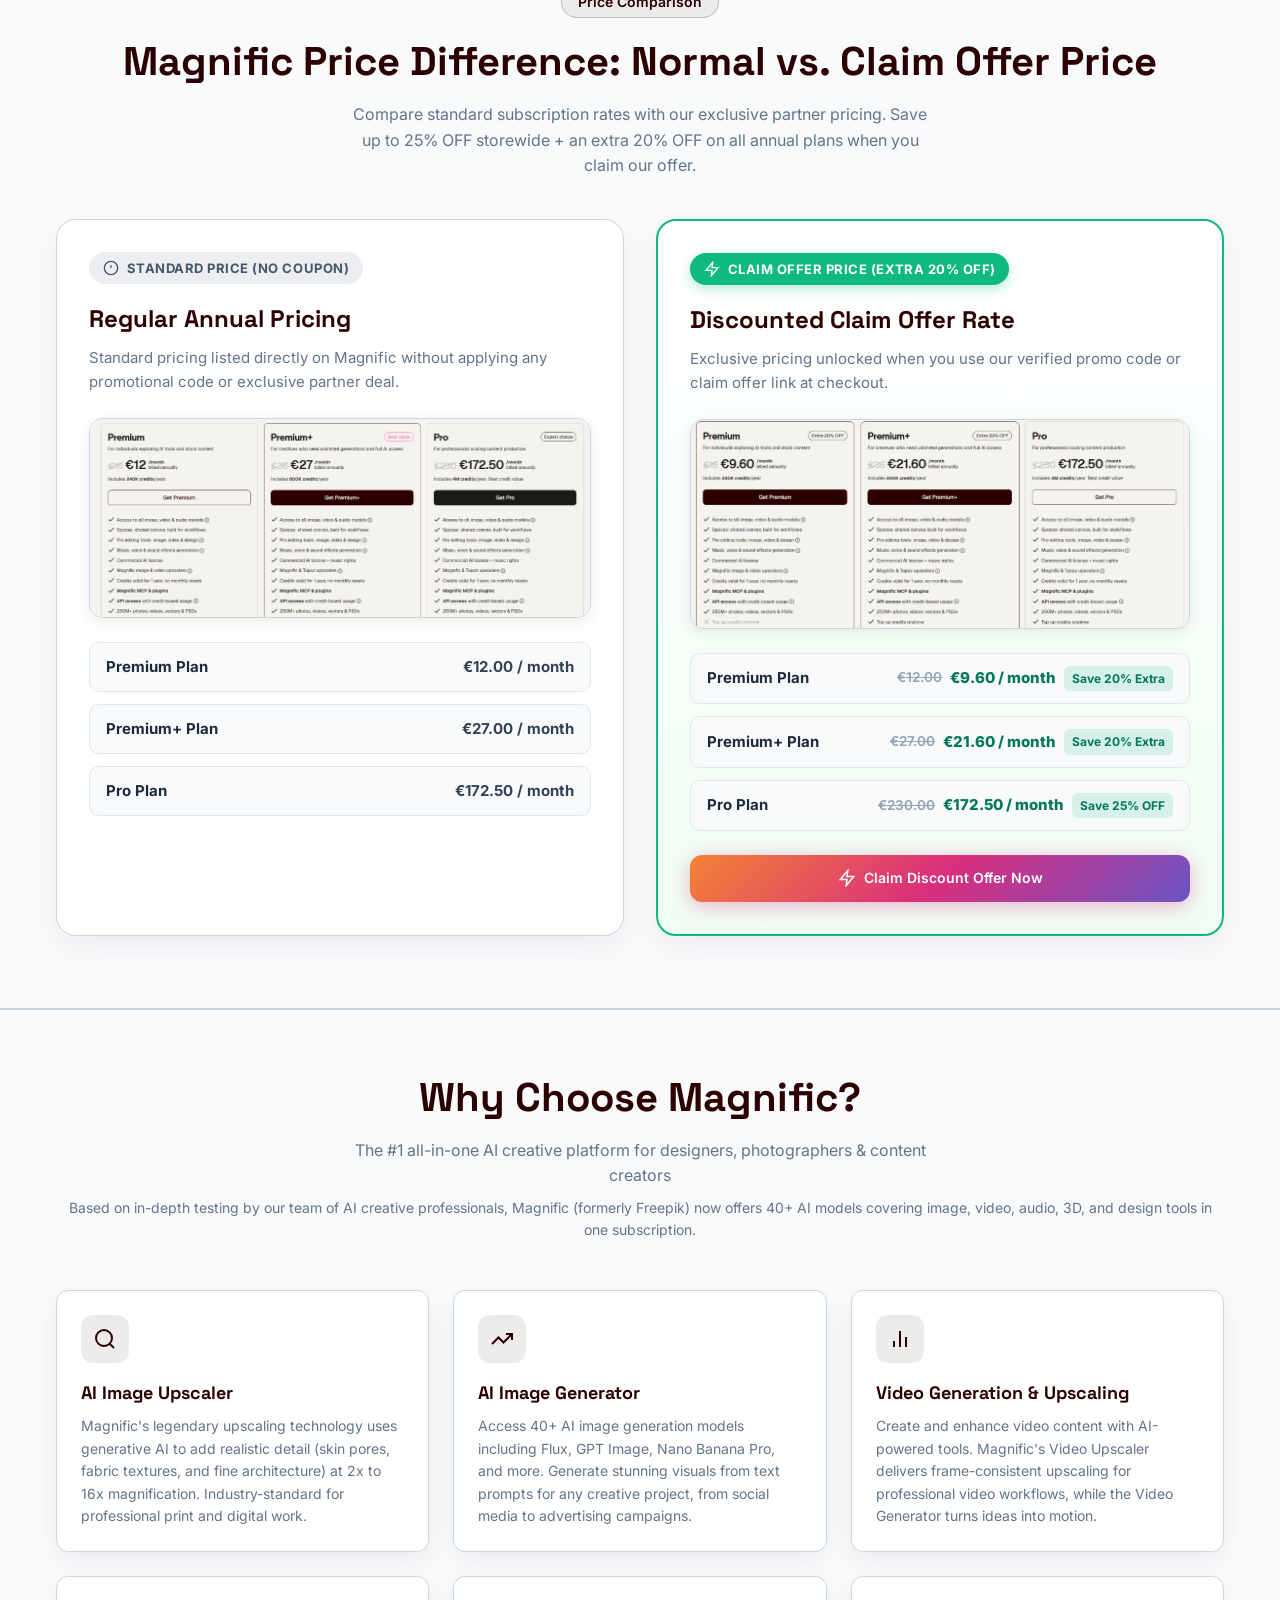
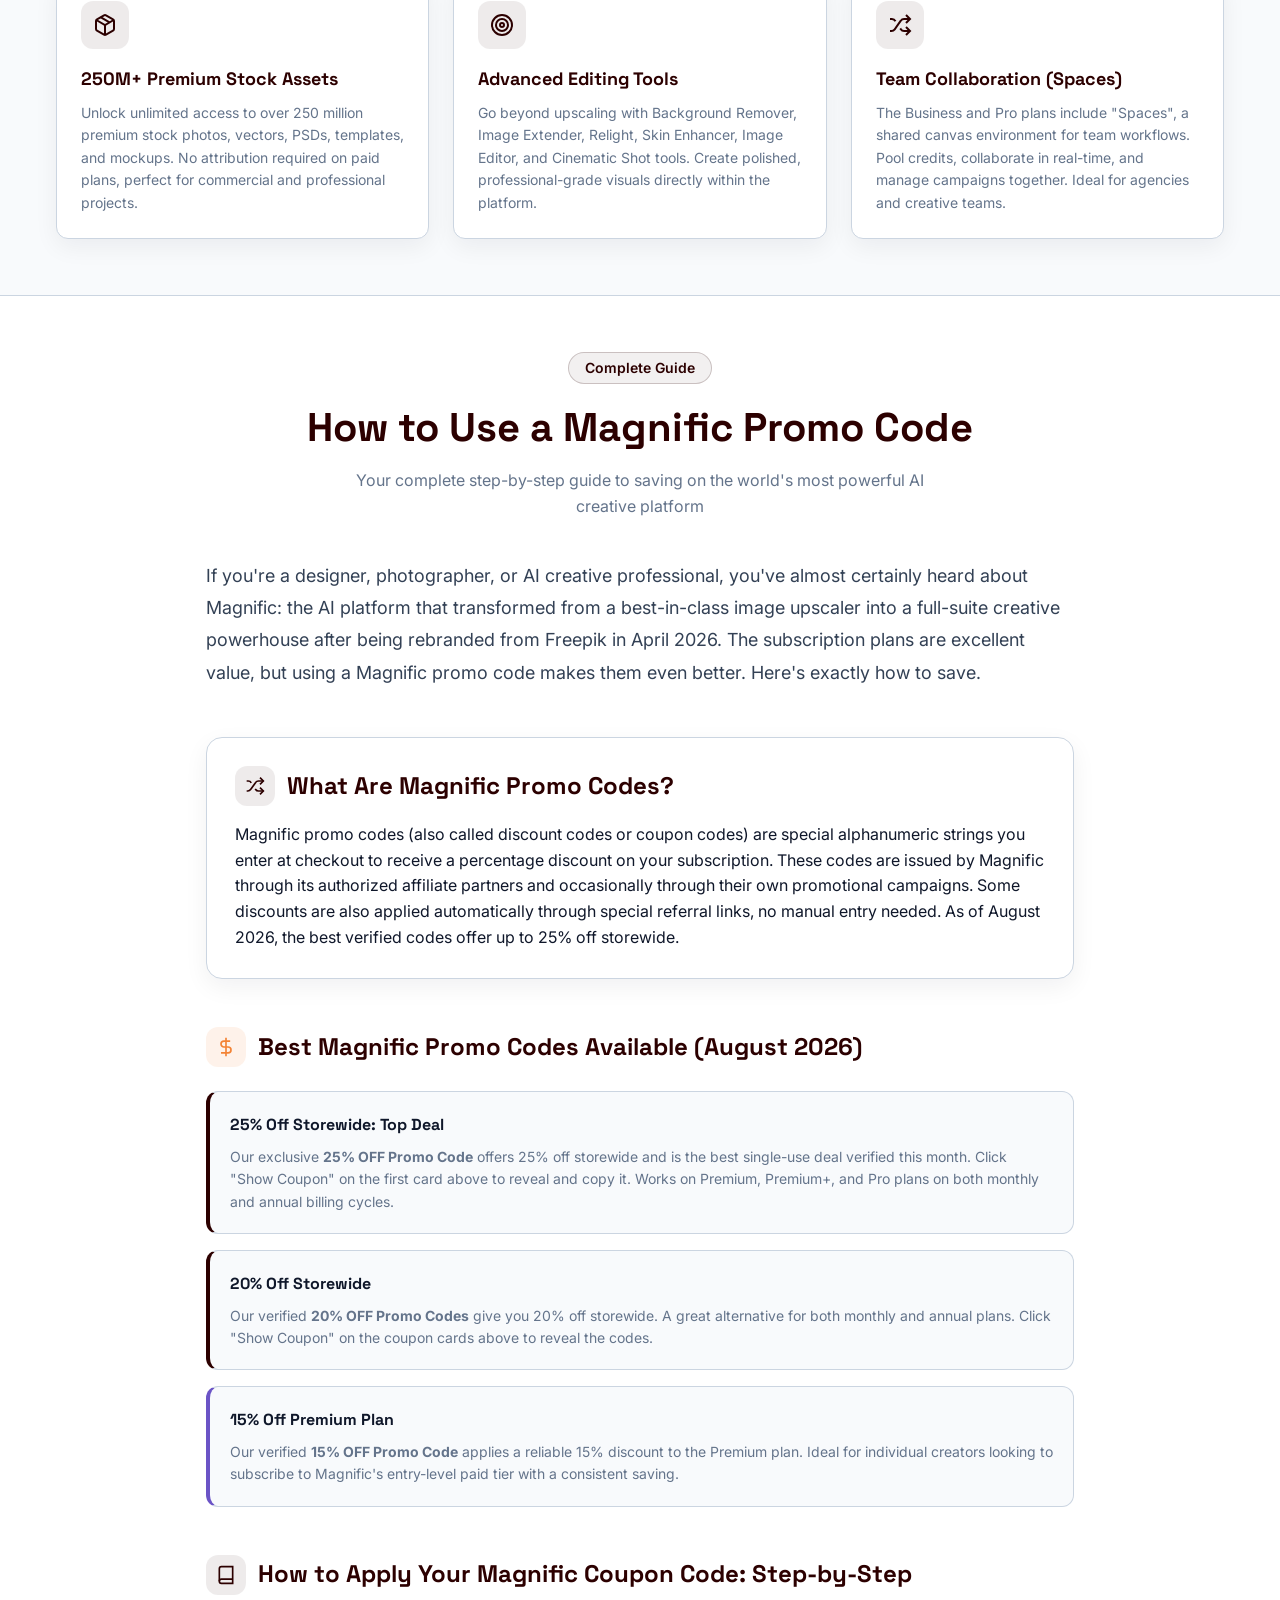
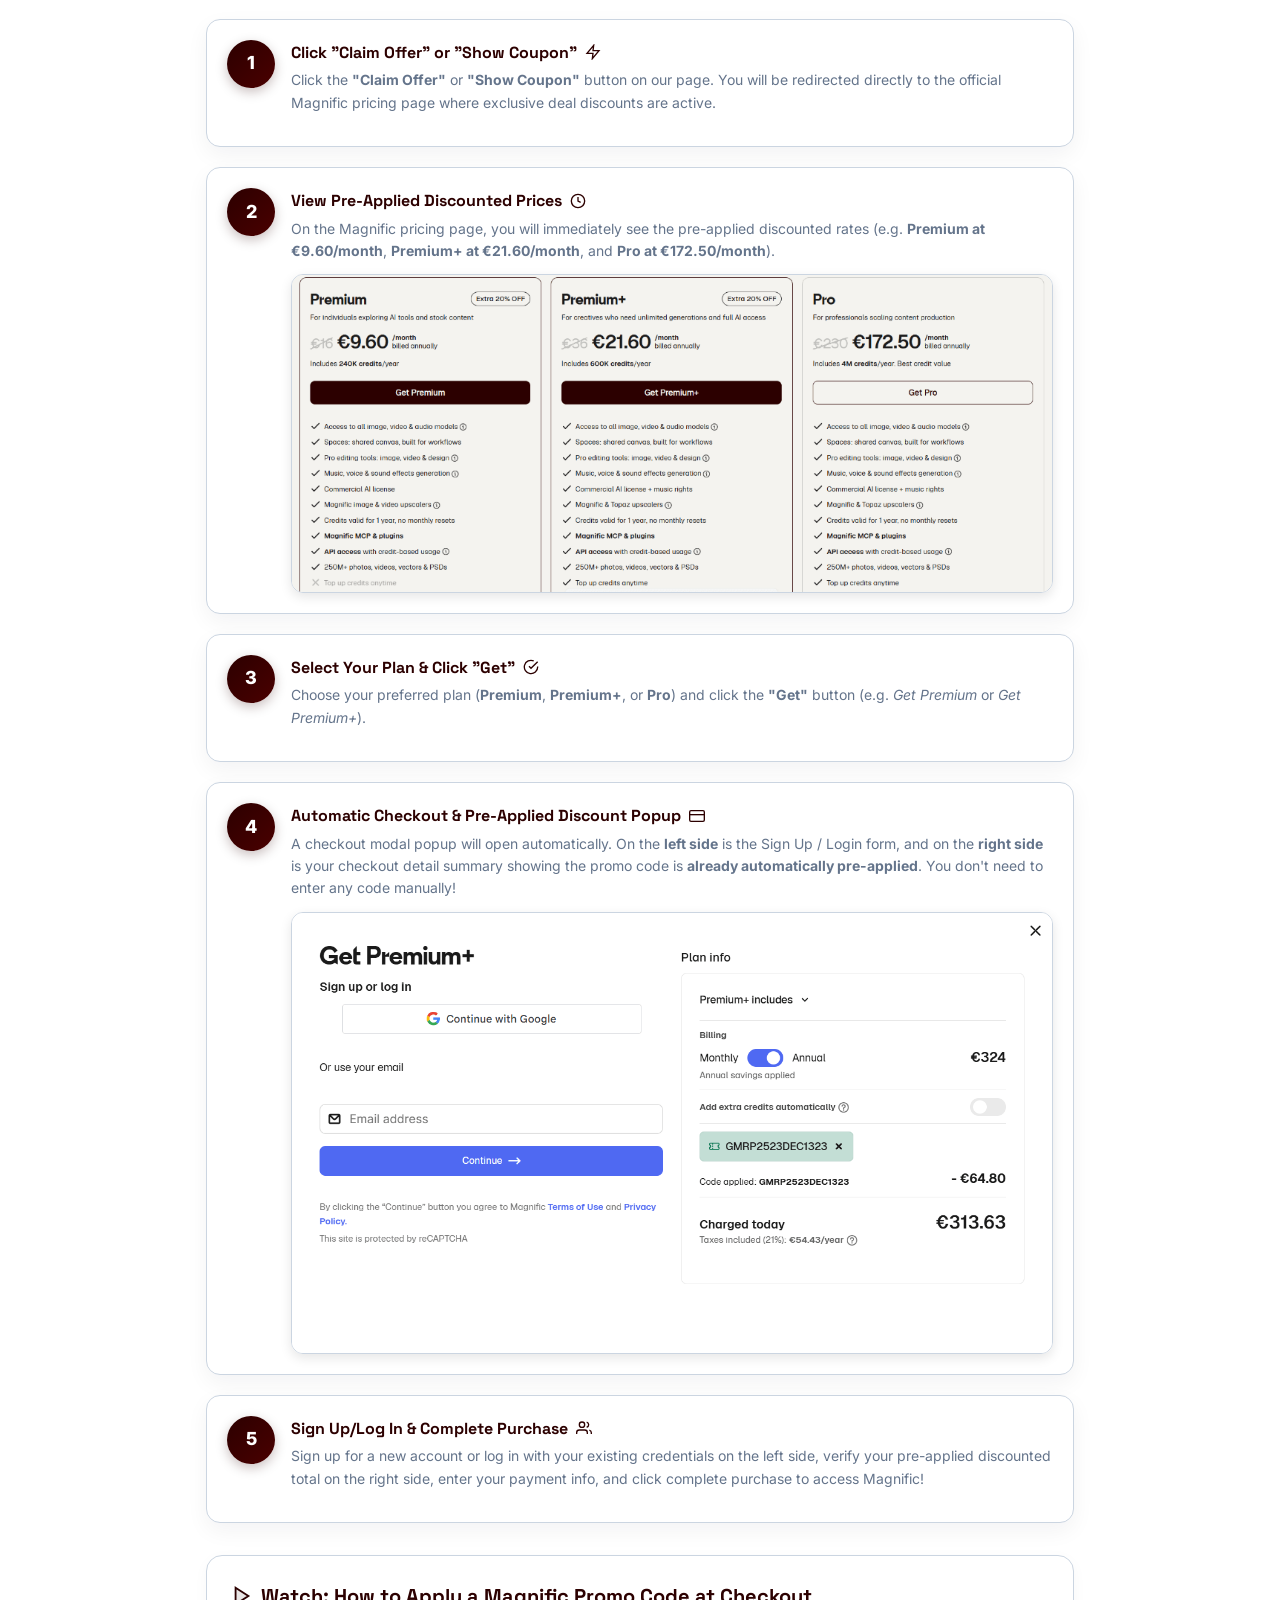
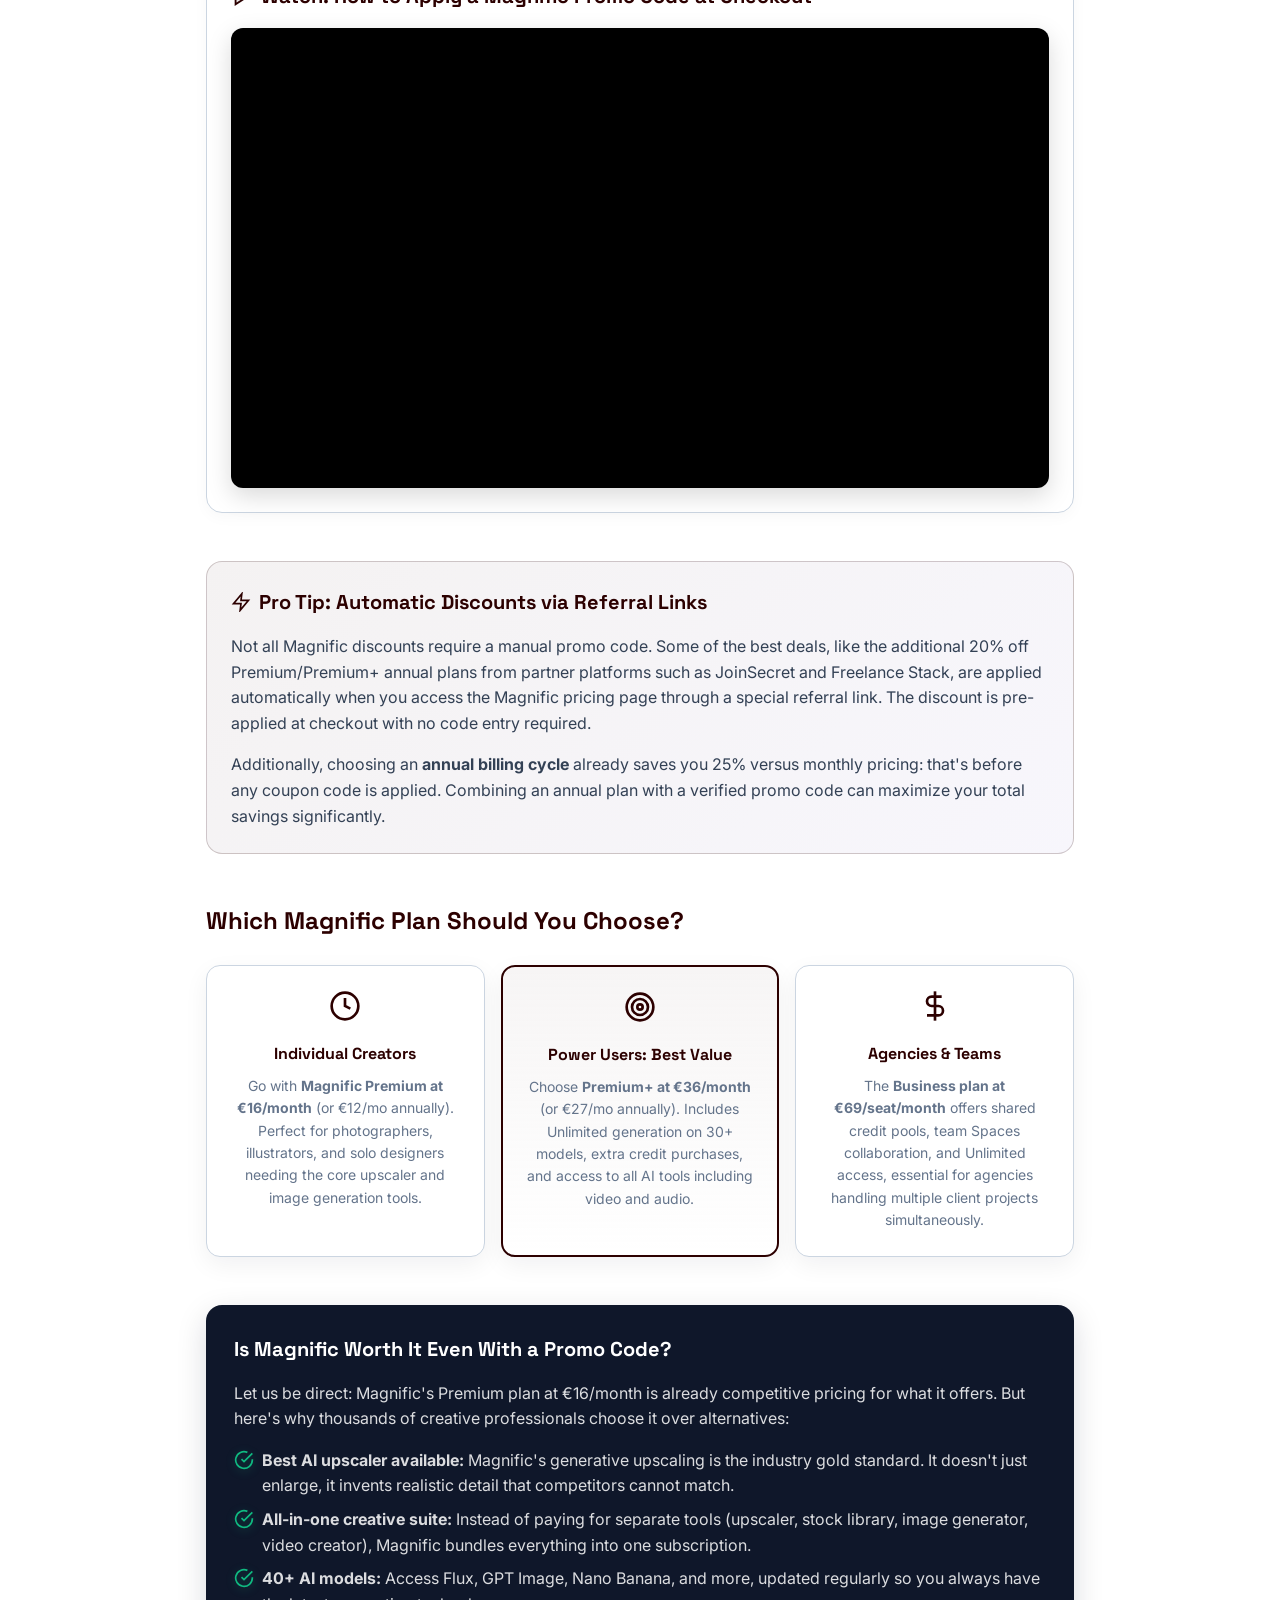
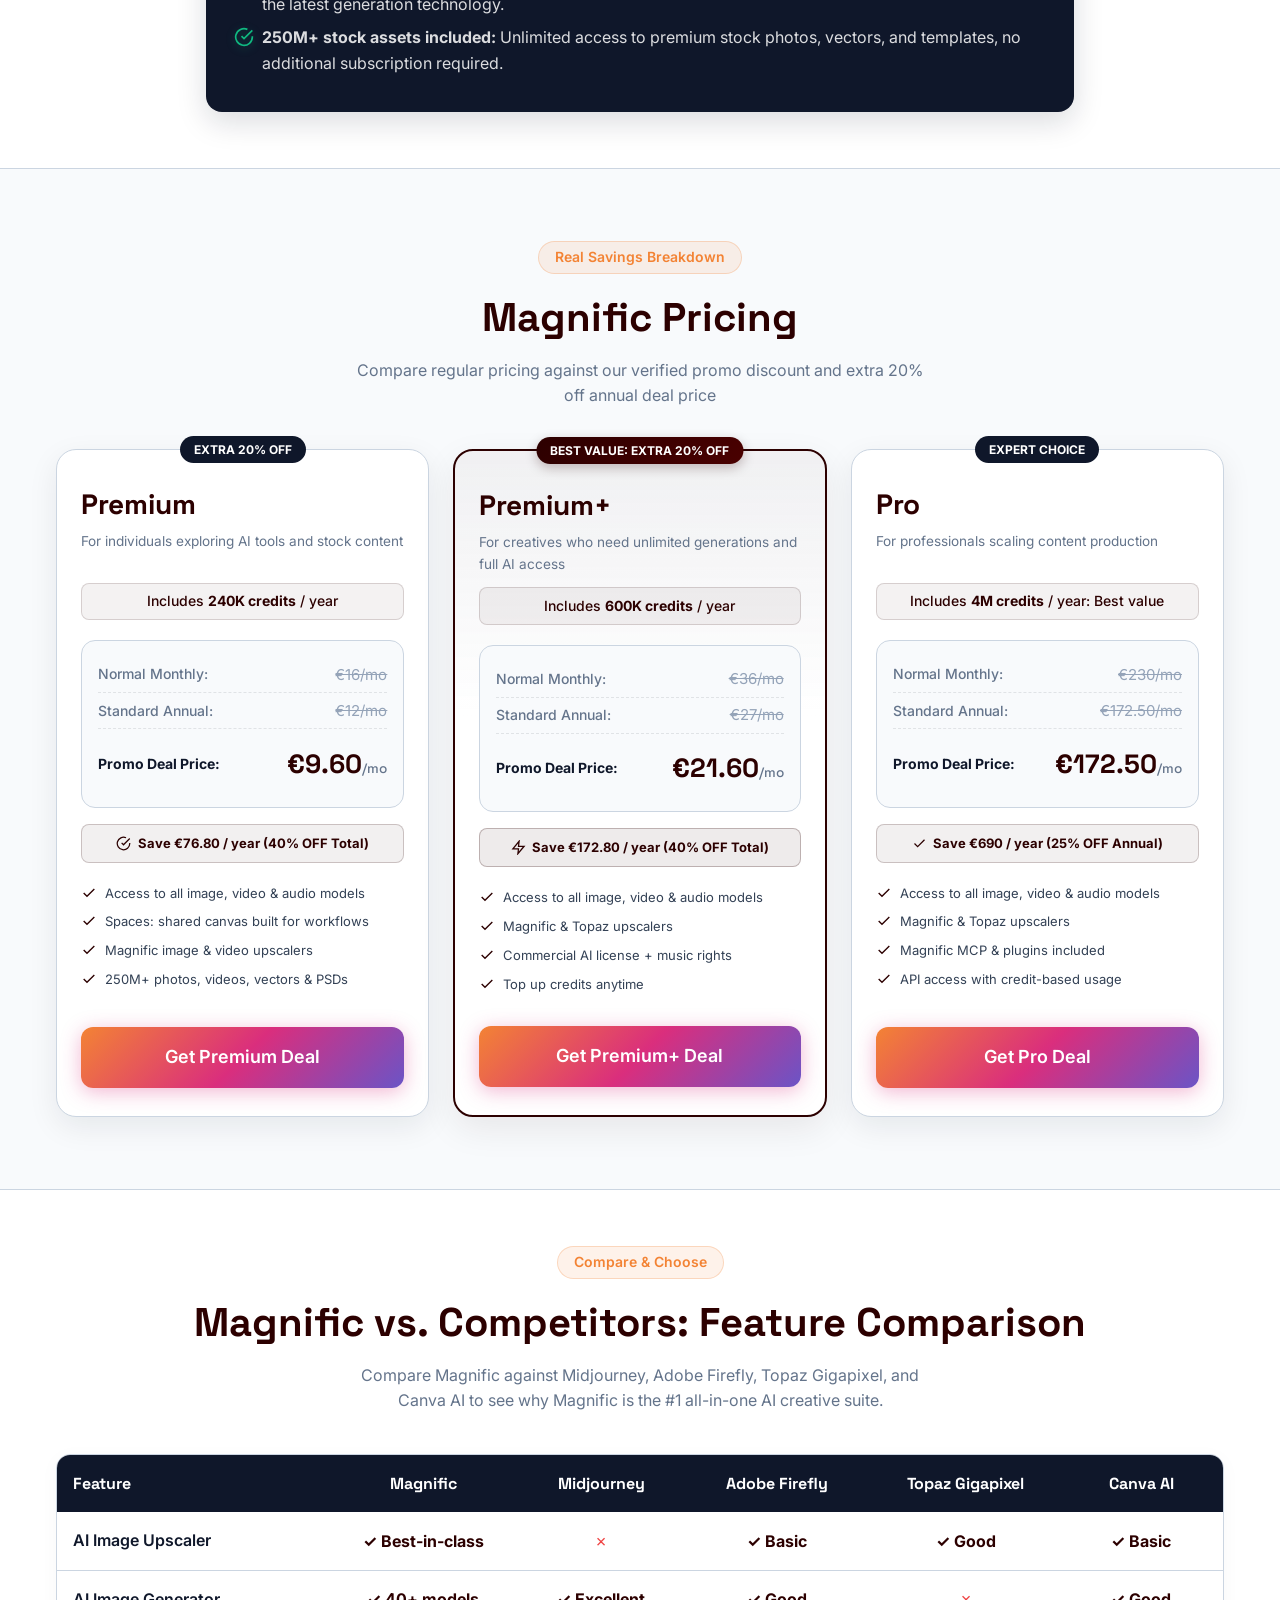
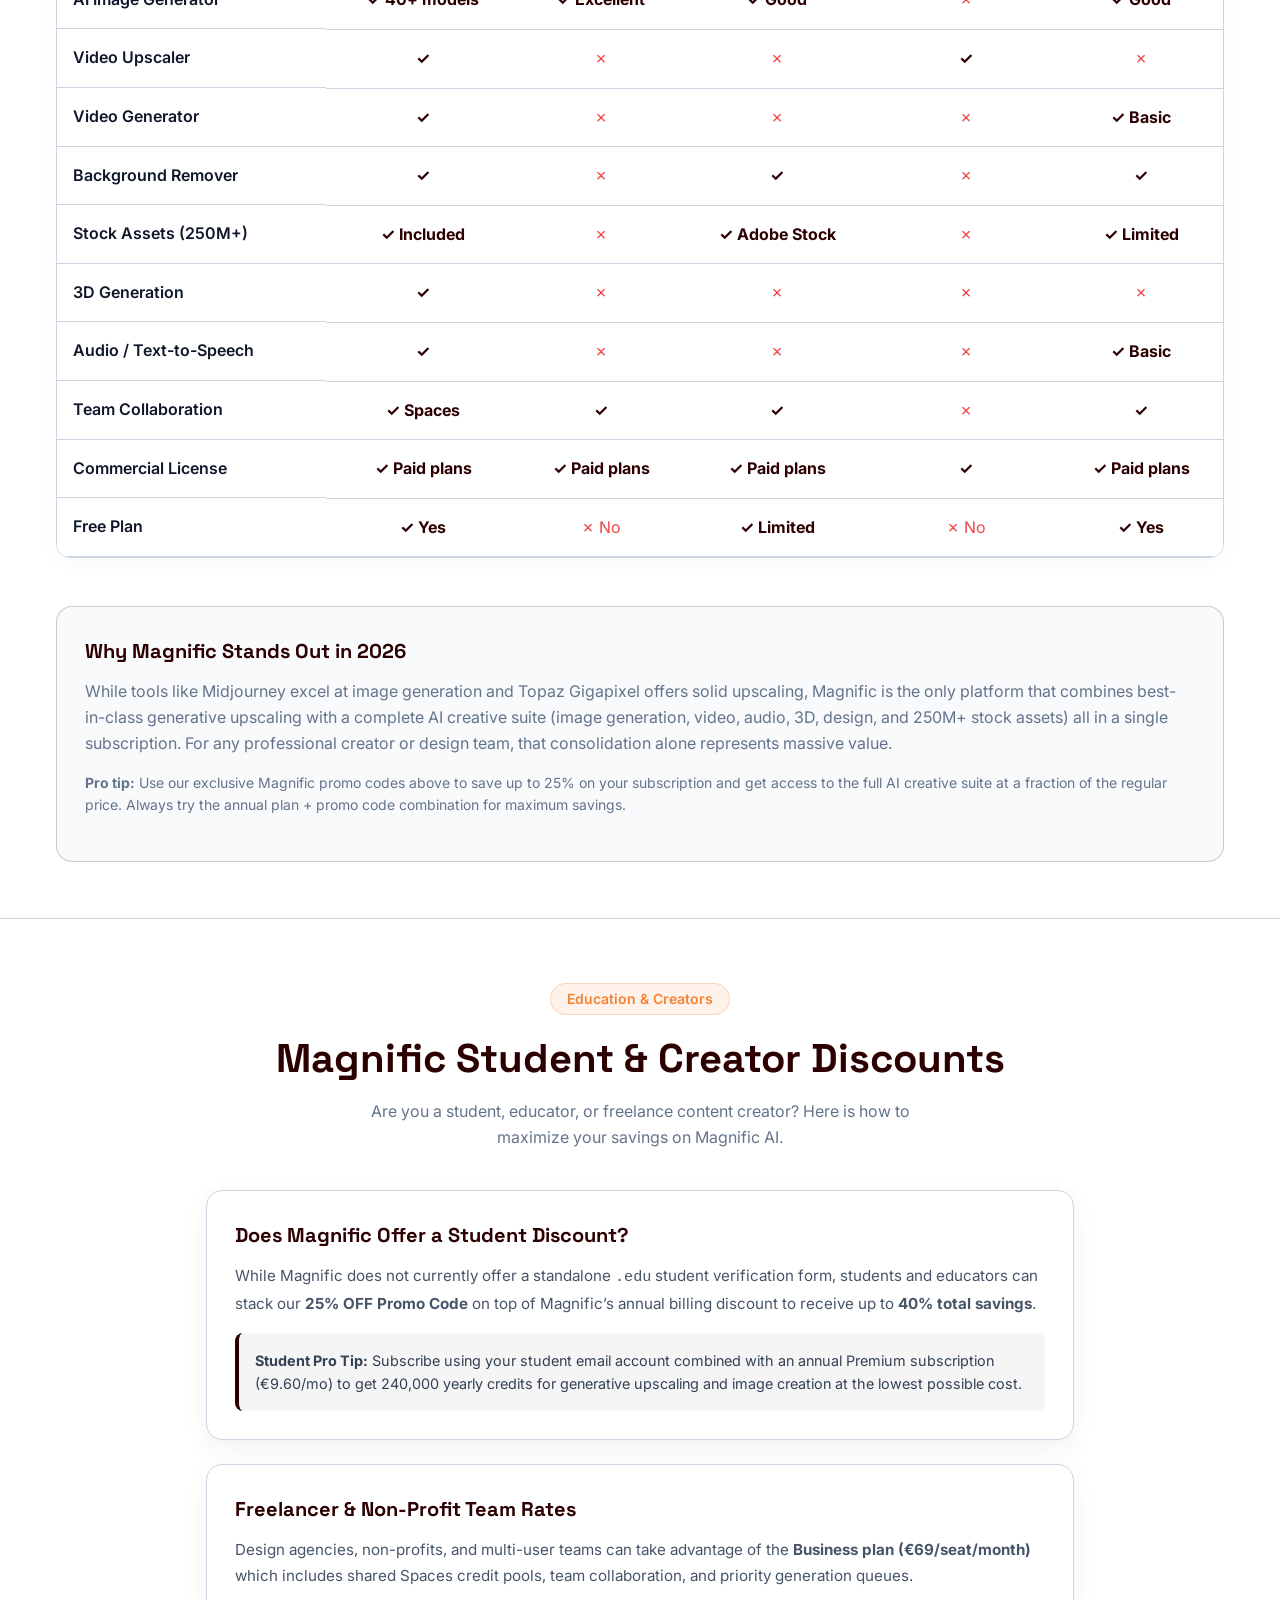
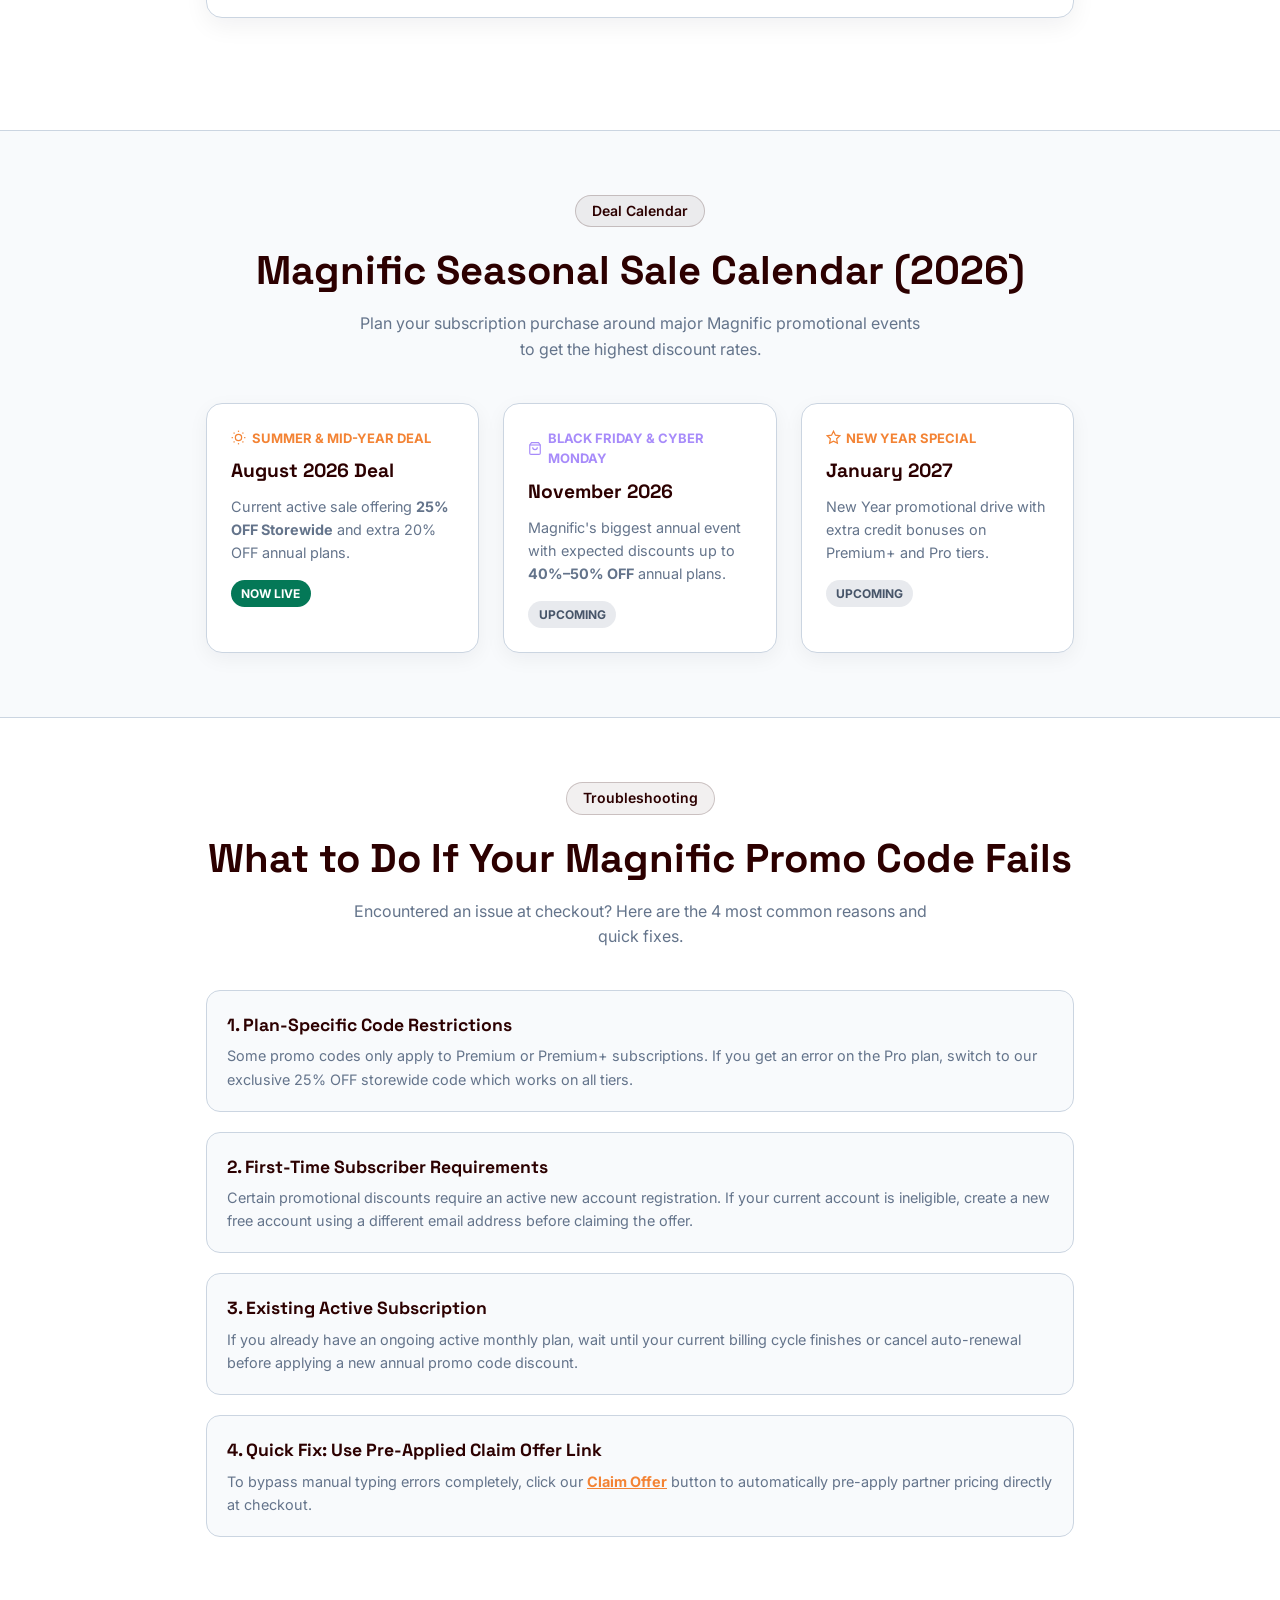
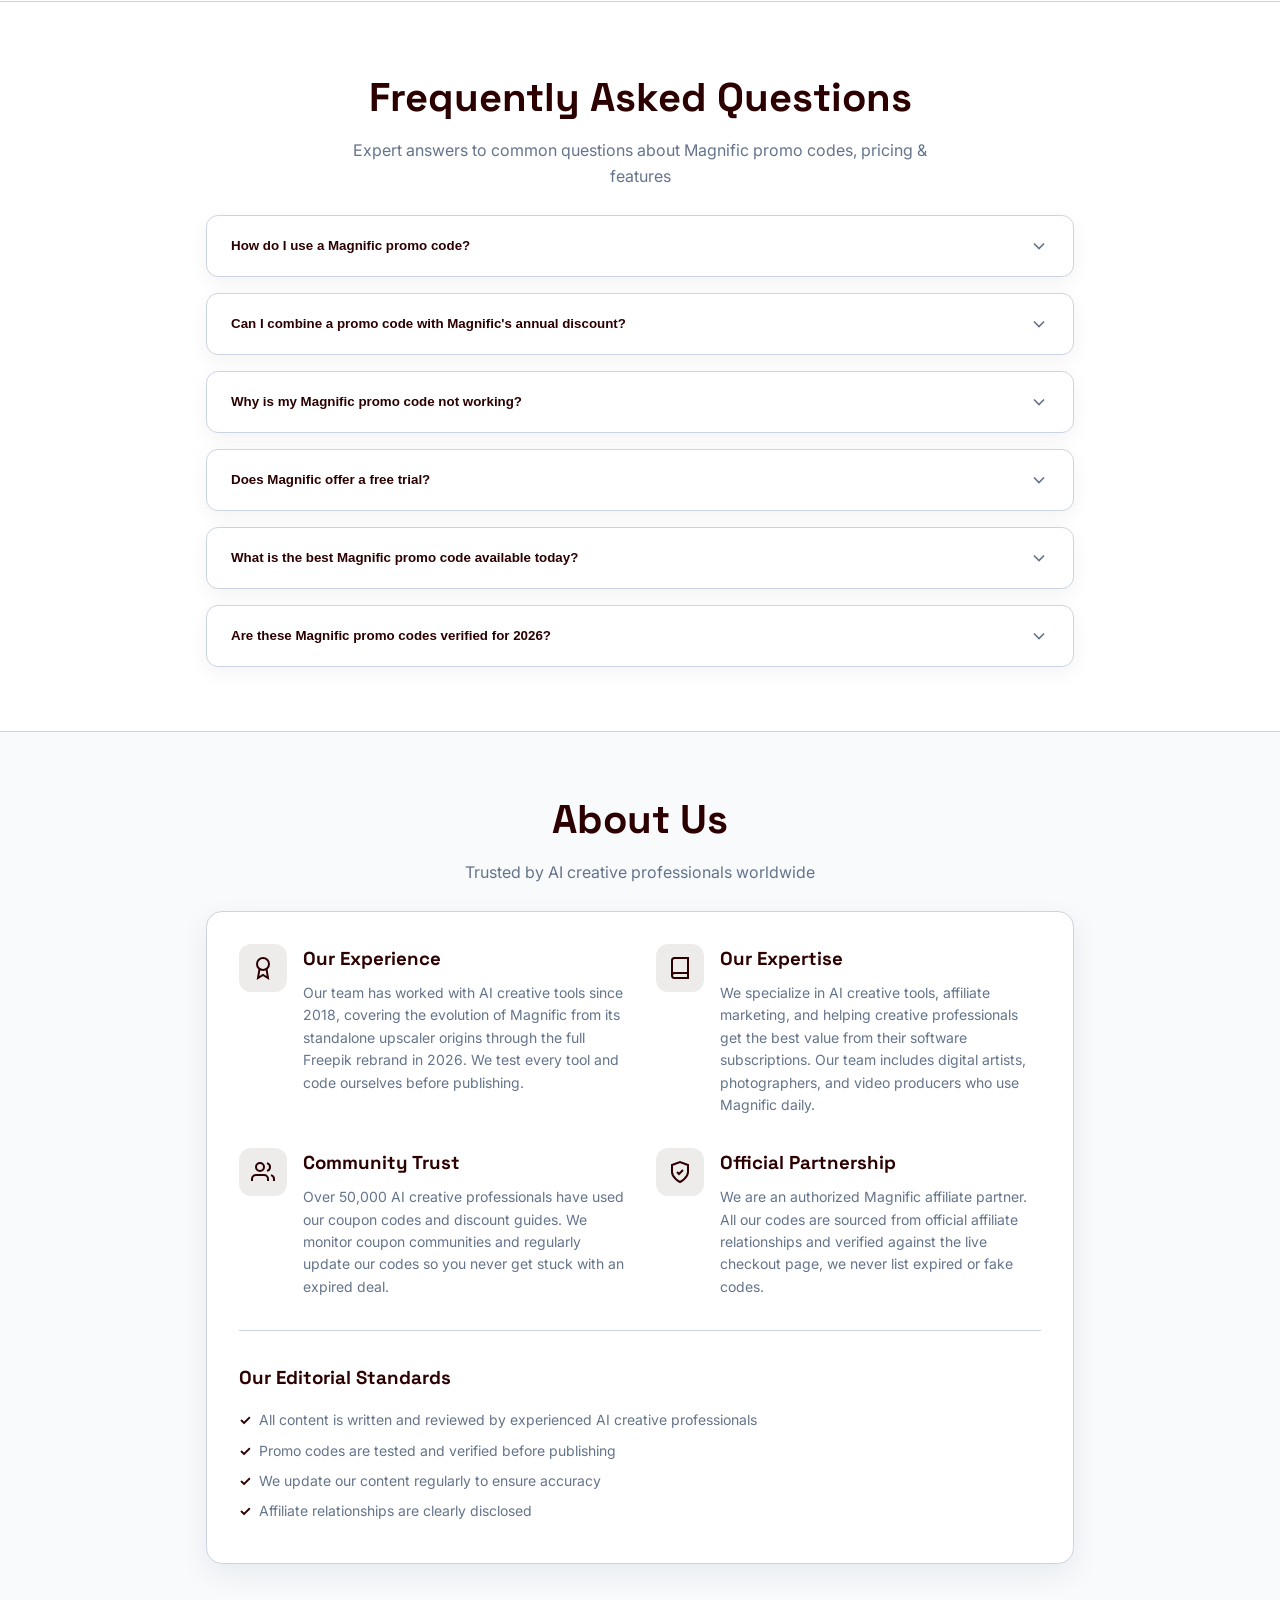
==== commit fb3d0d49: "Update index.html" ====
--- a/index.html
+++ b/index.html
@@ -42,7 +42,7 @@
   <!-- Header -->
   <header id="header">
     <div class="header-container">
-      <a href="index.html" class="logo">MAGNIFIC COUPONS</a>
+      <a href="/" class="logo">MAGNIFIC COUPONS</a>
       <nav class="nav-desktop">
         <a href="#coupons" class="nav-link">Coupons</a>
         <a href="#pricing-diff" class="nav-link">Pricing &amp; Deals</a>
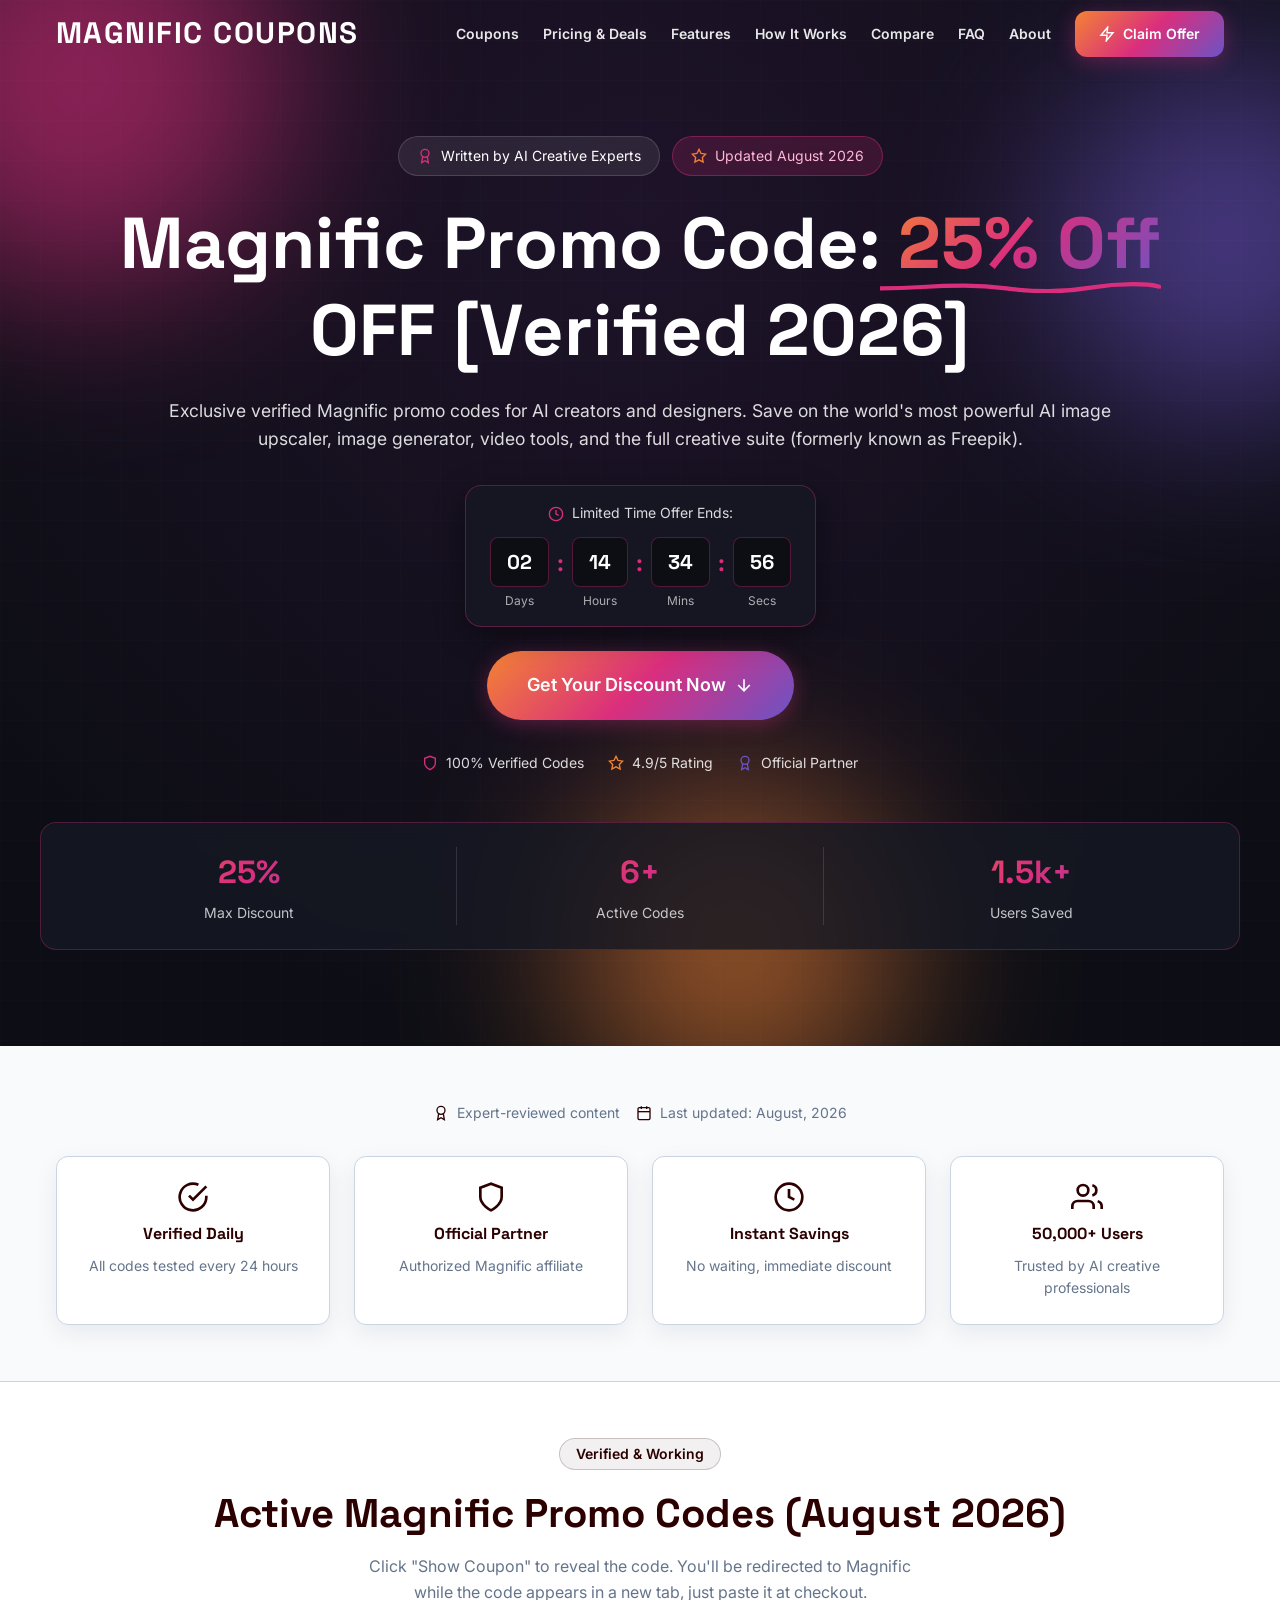
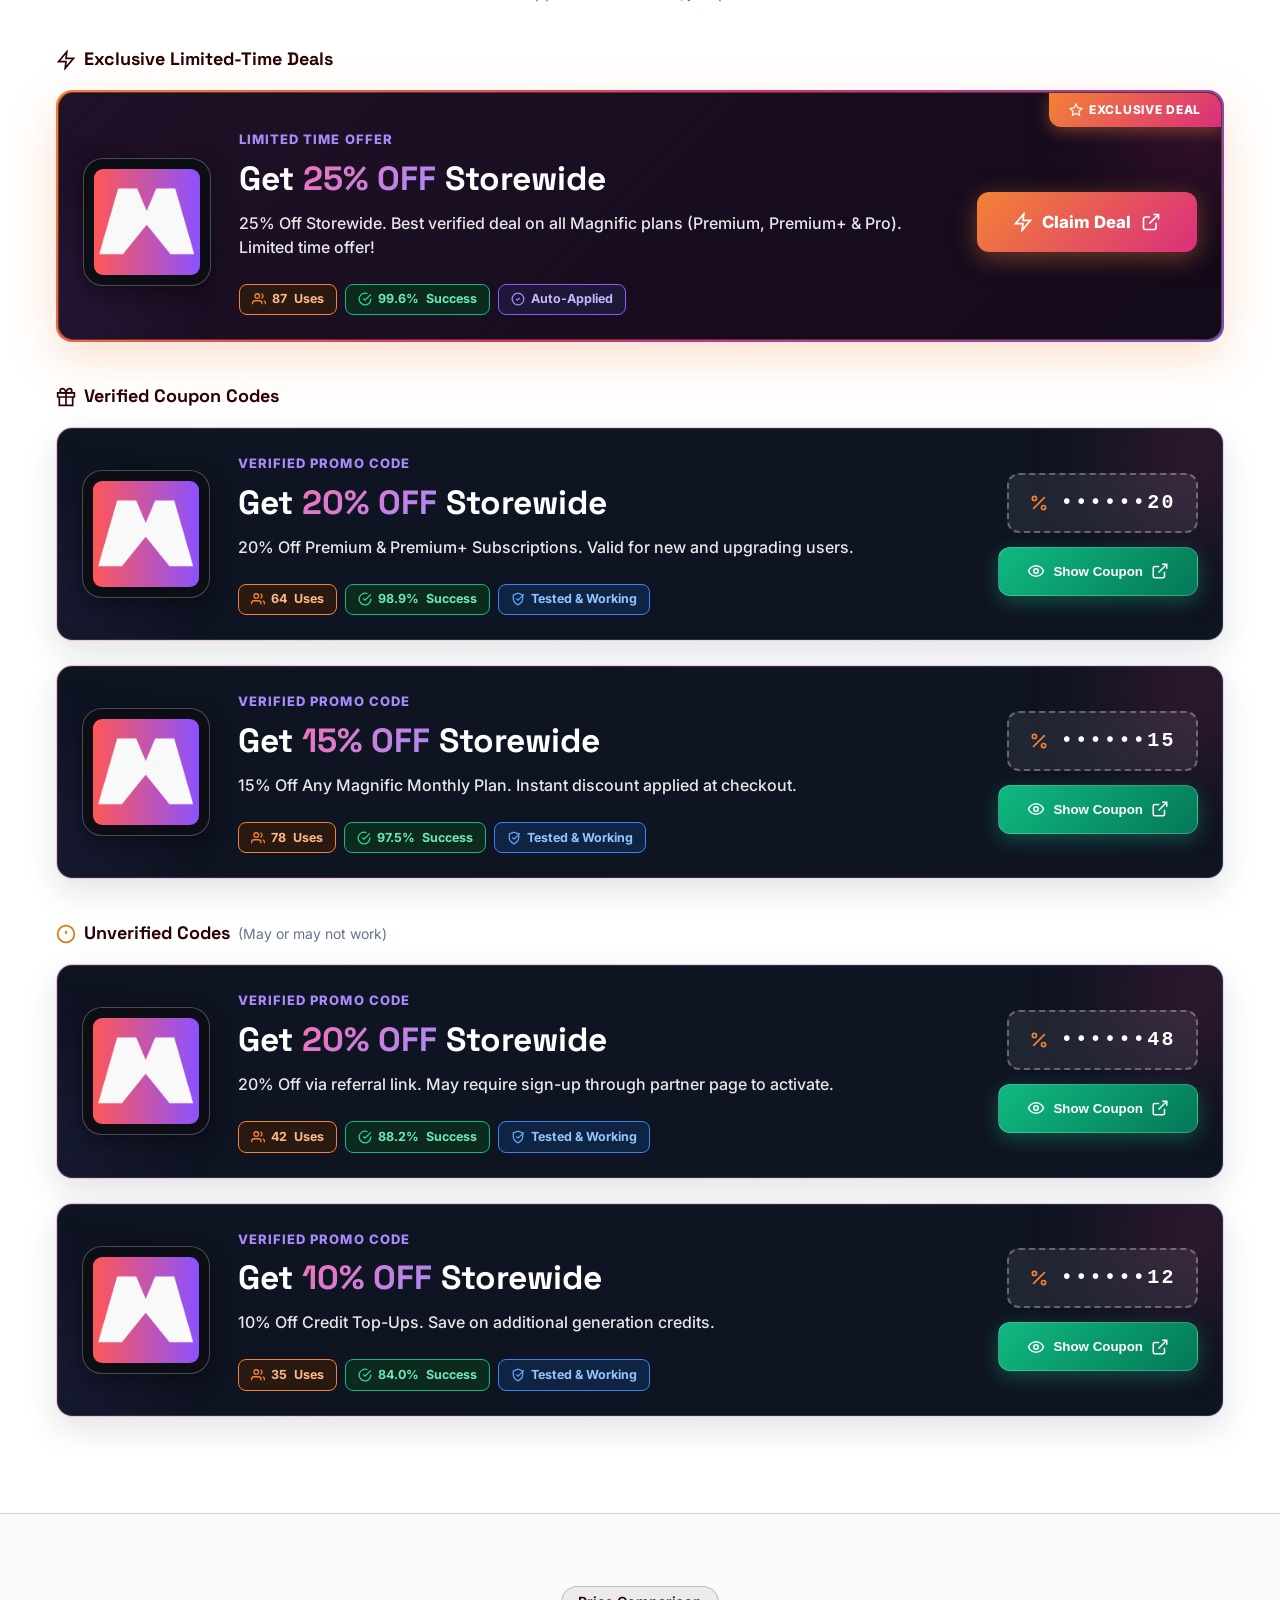
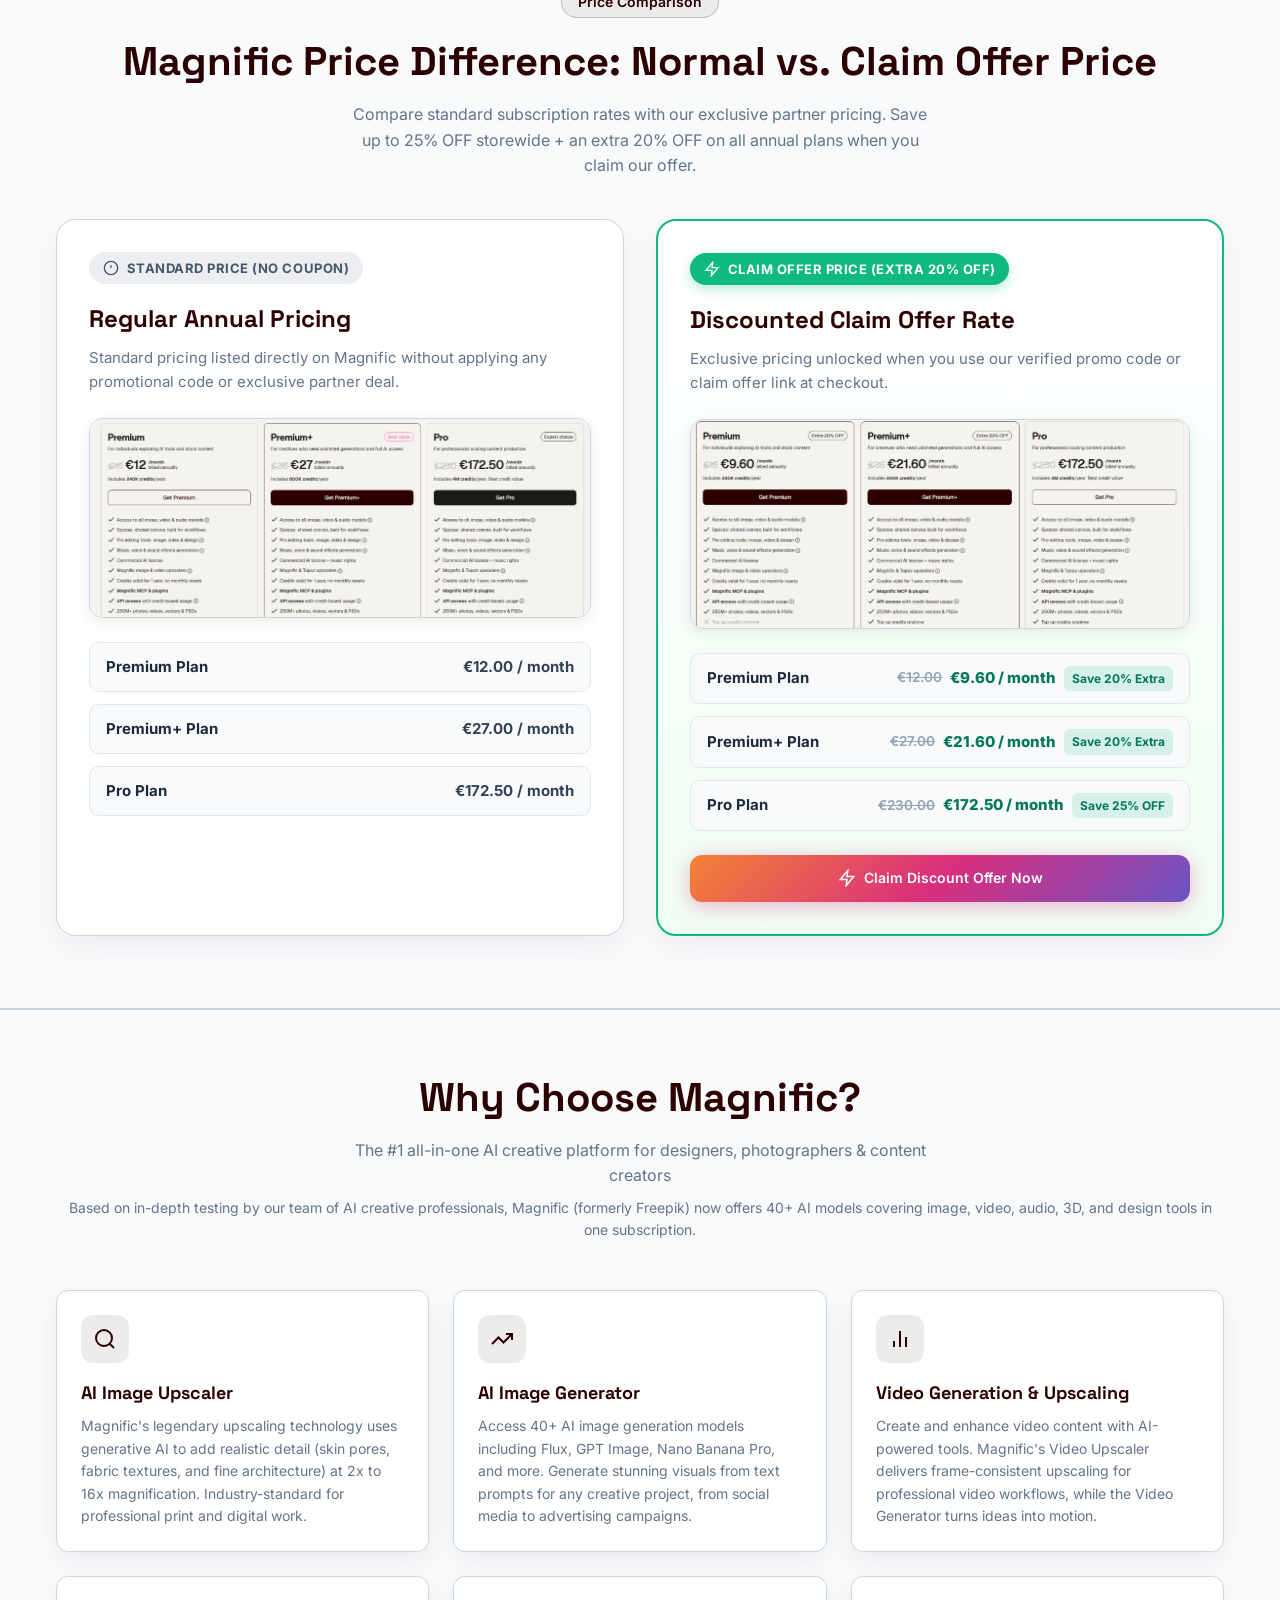
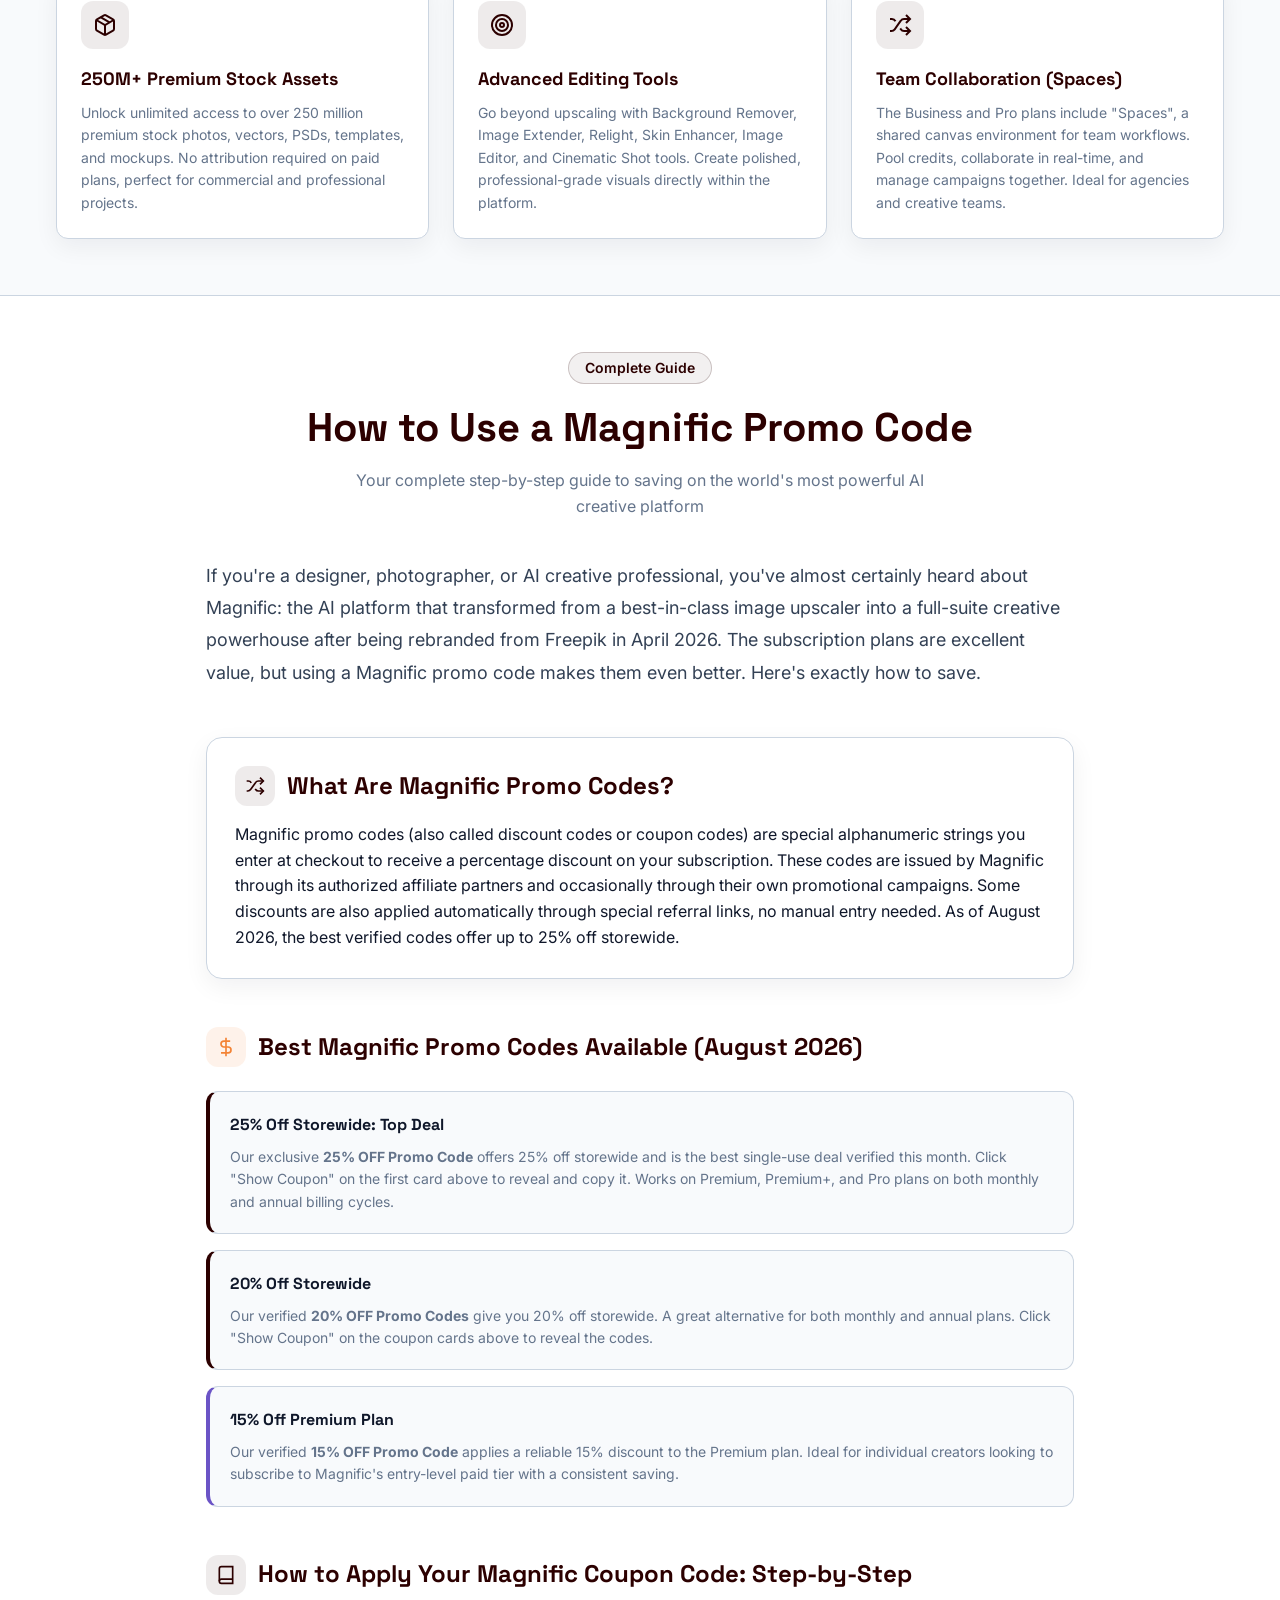
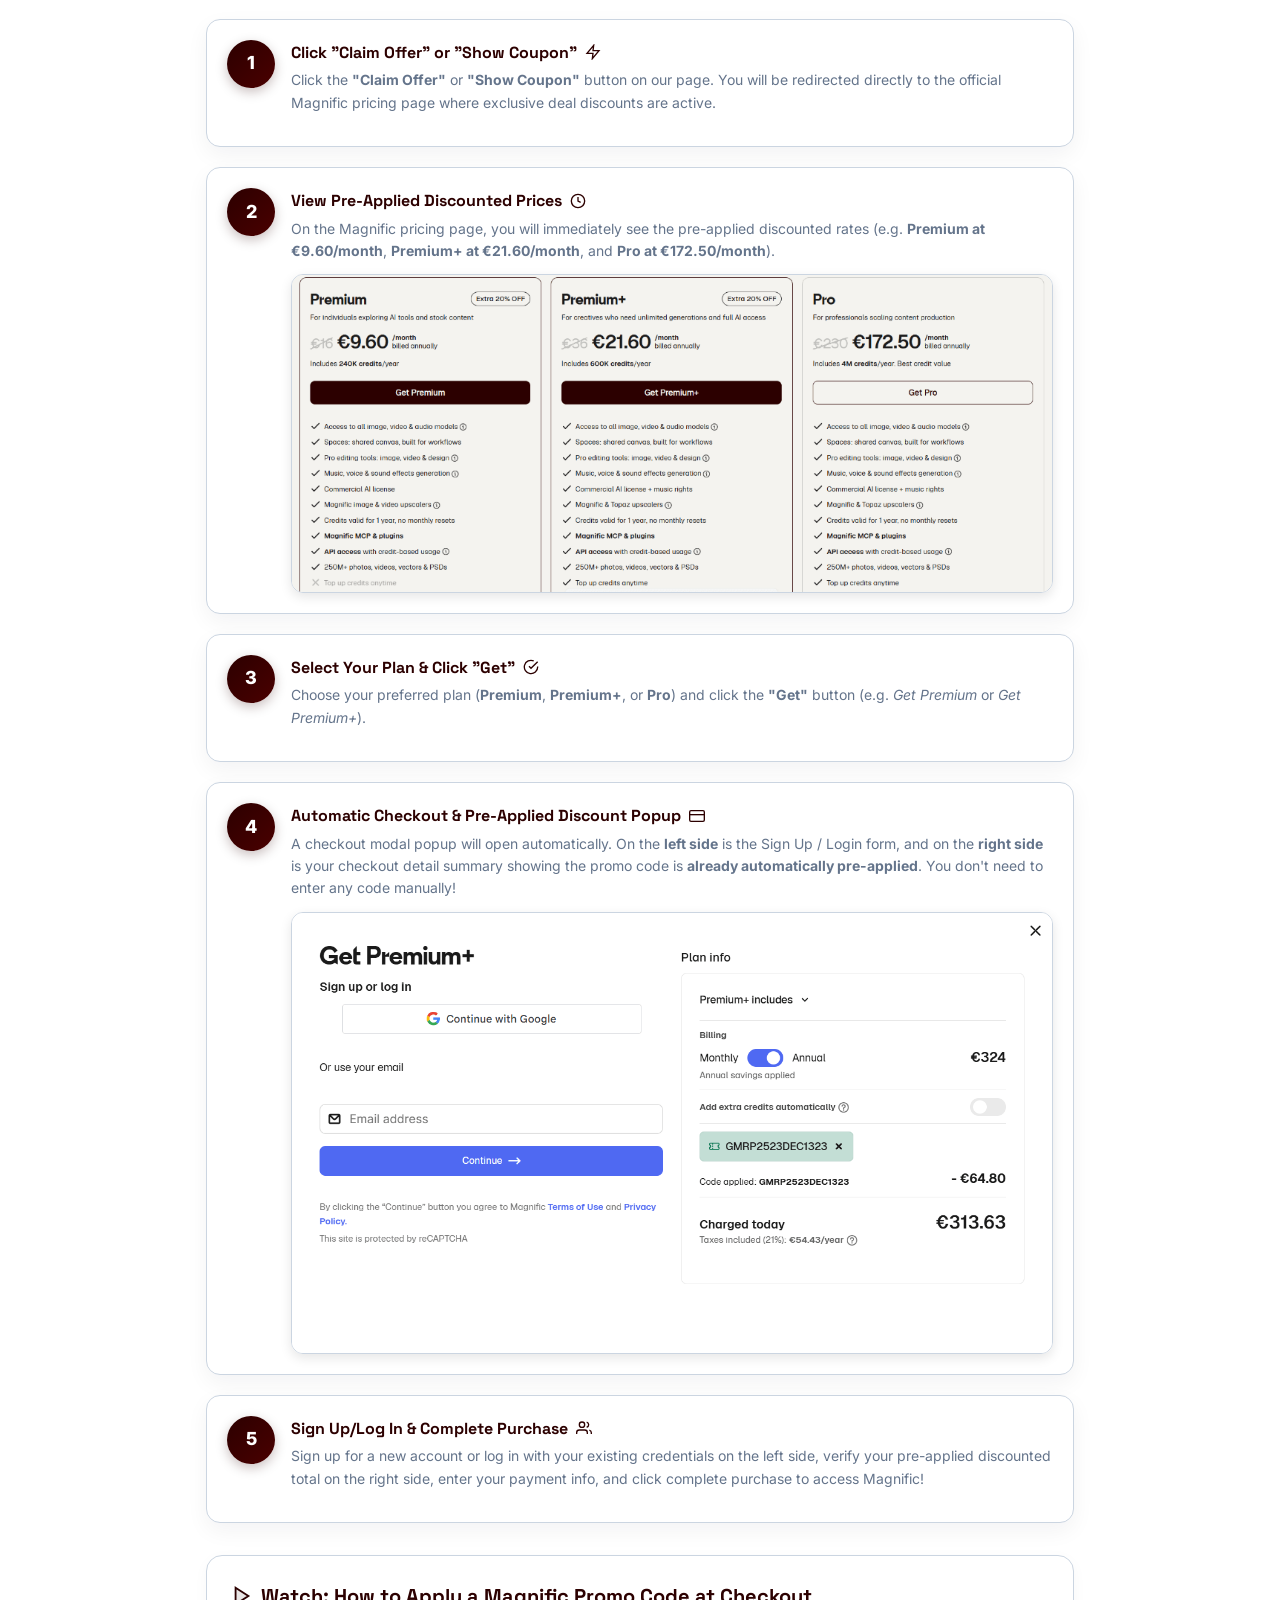
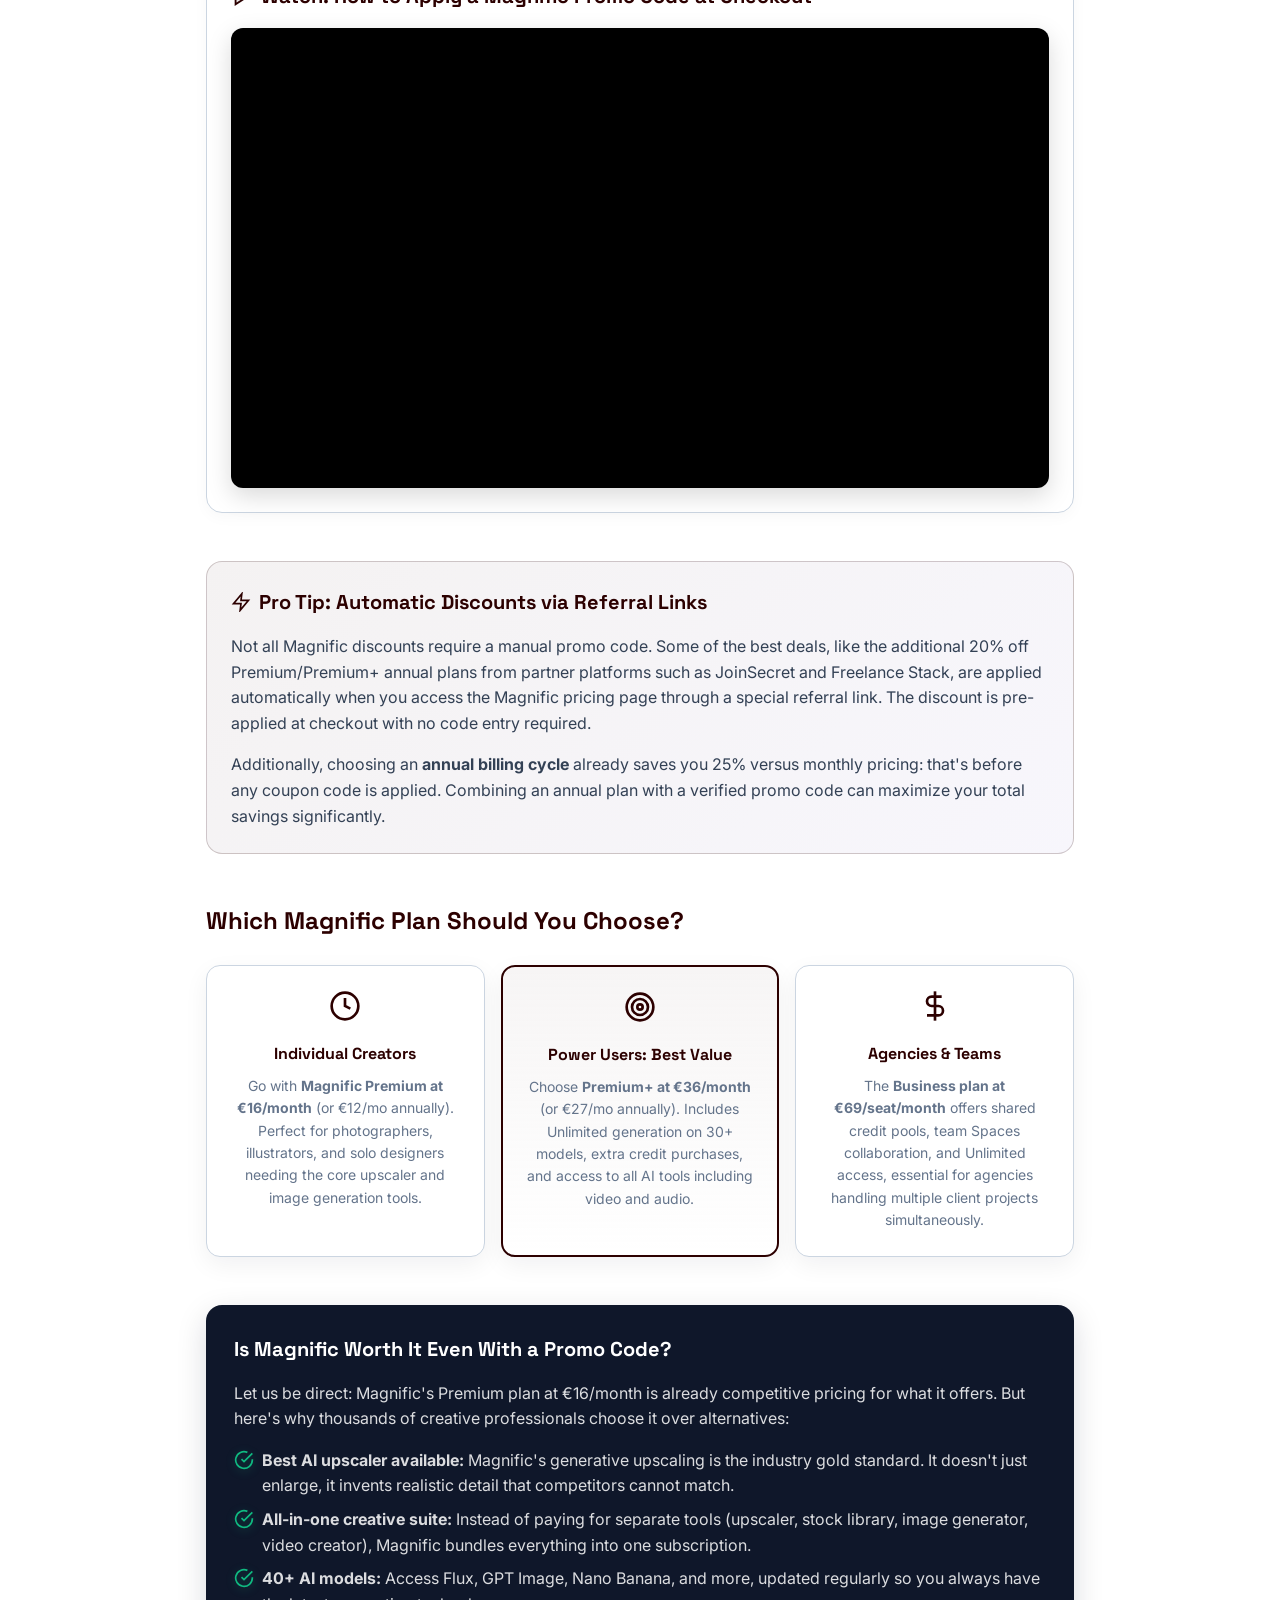
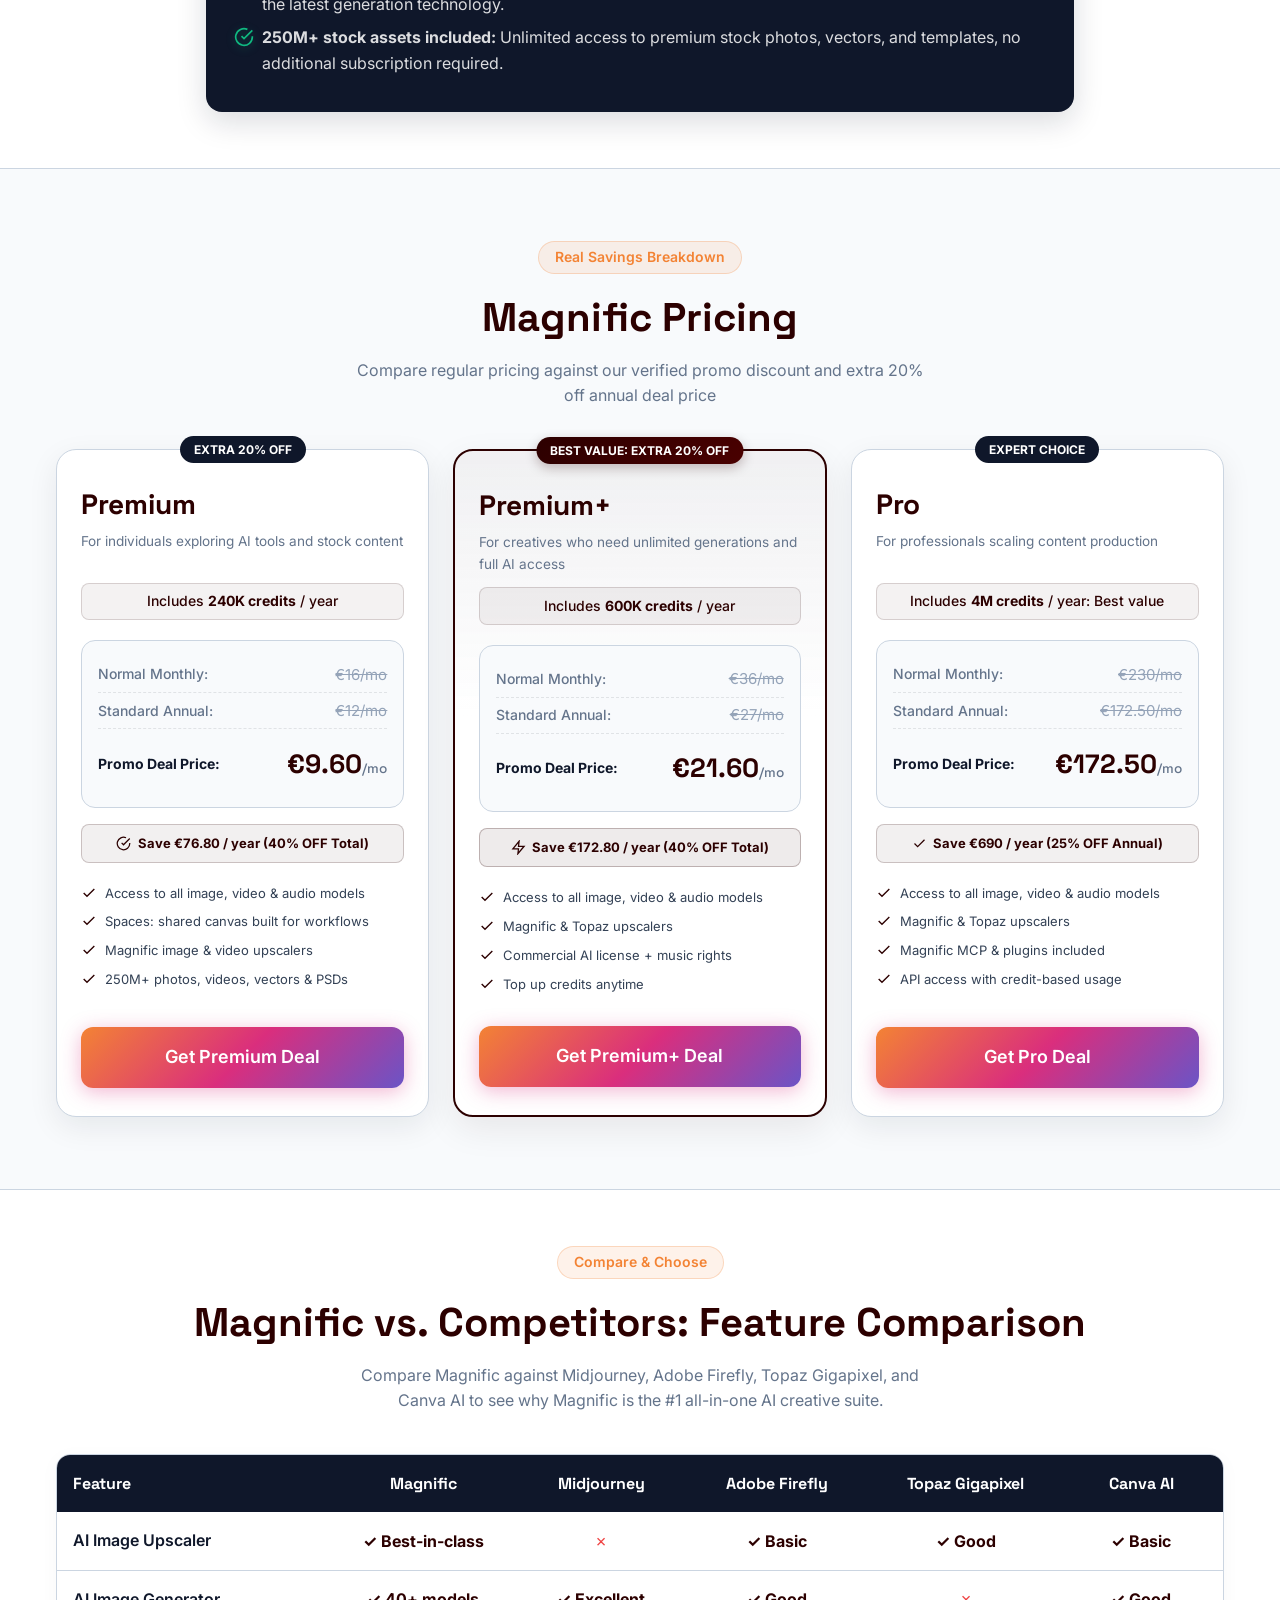
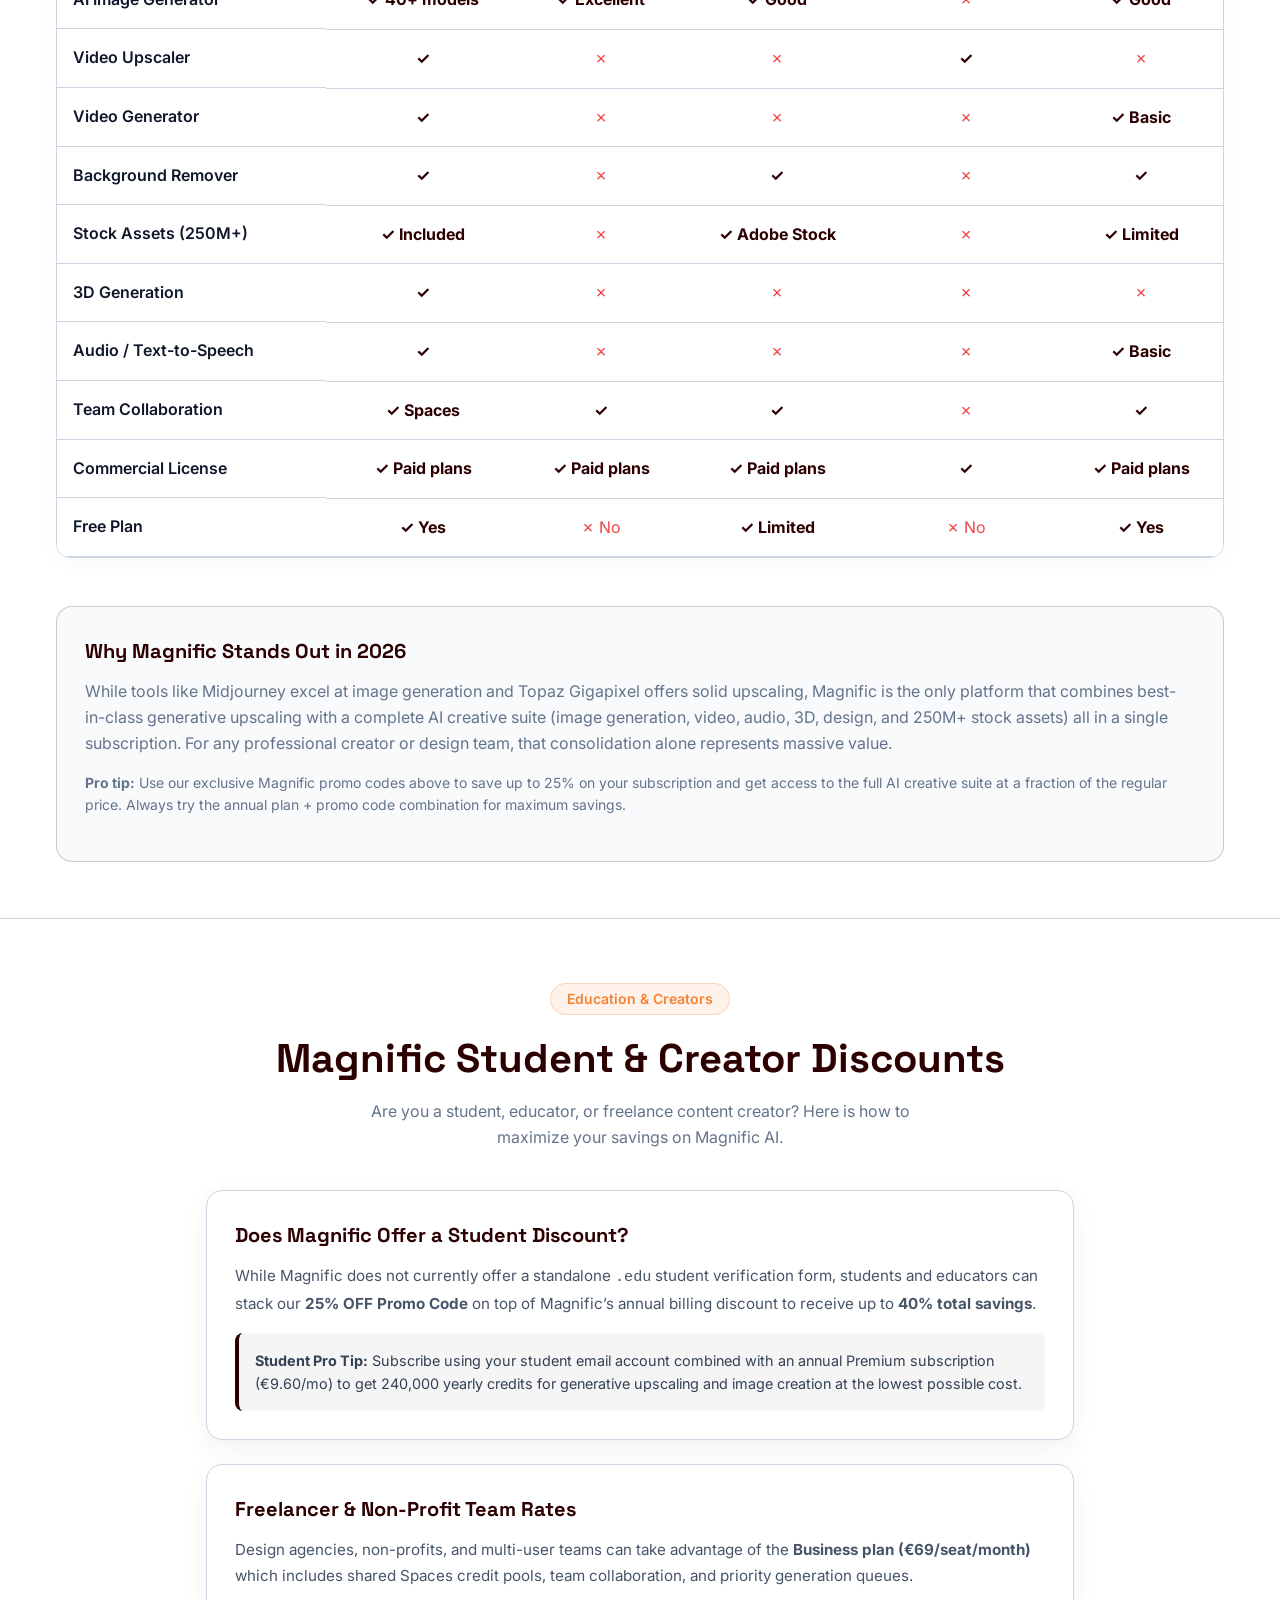
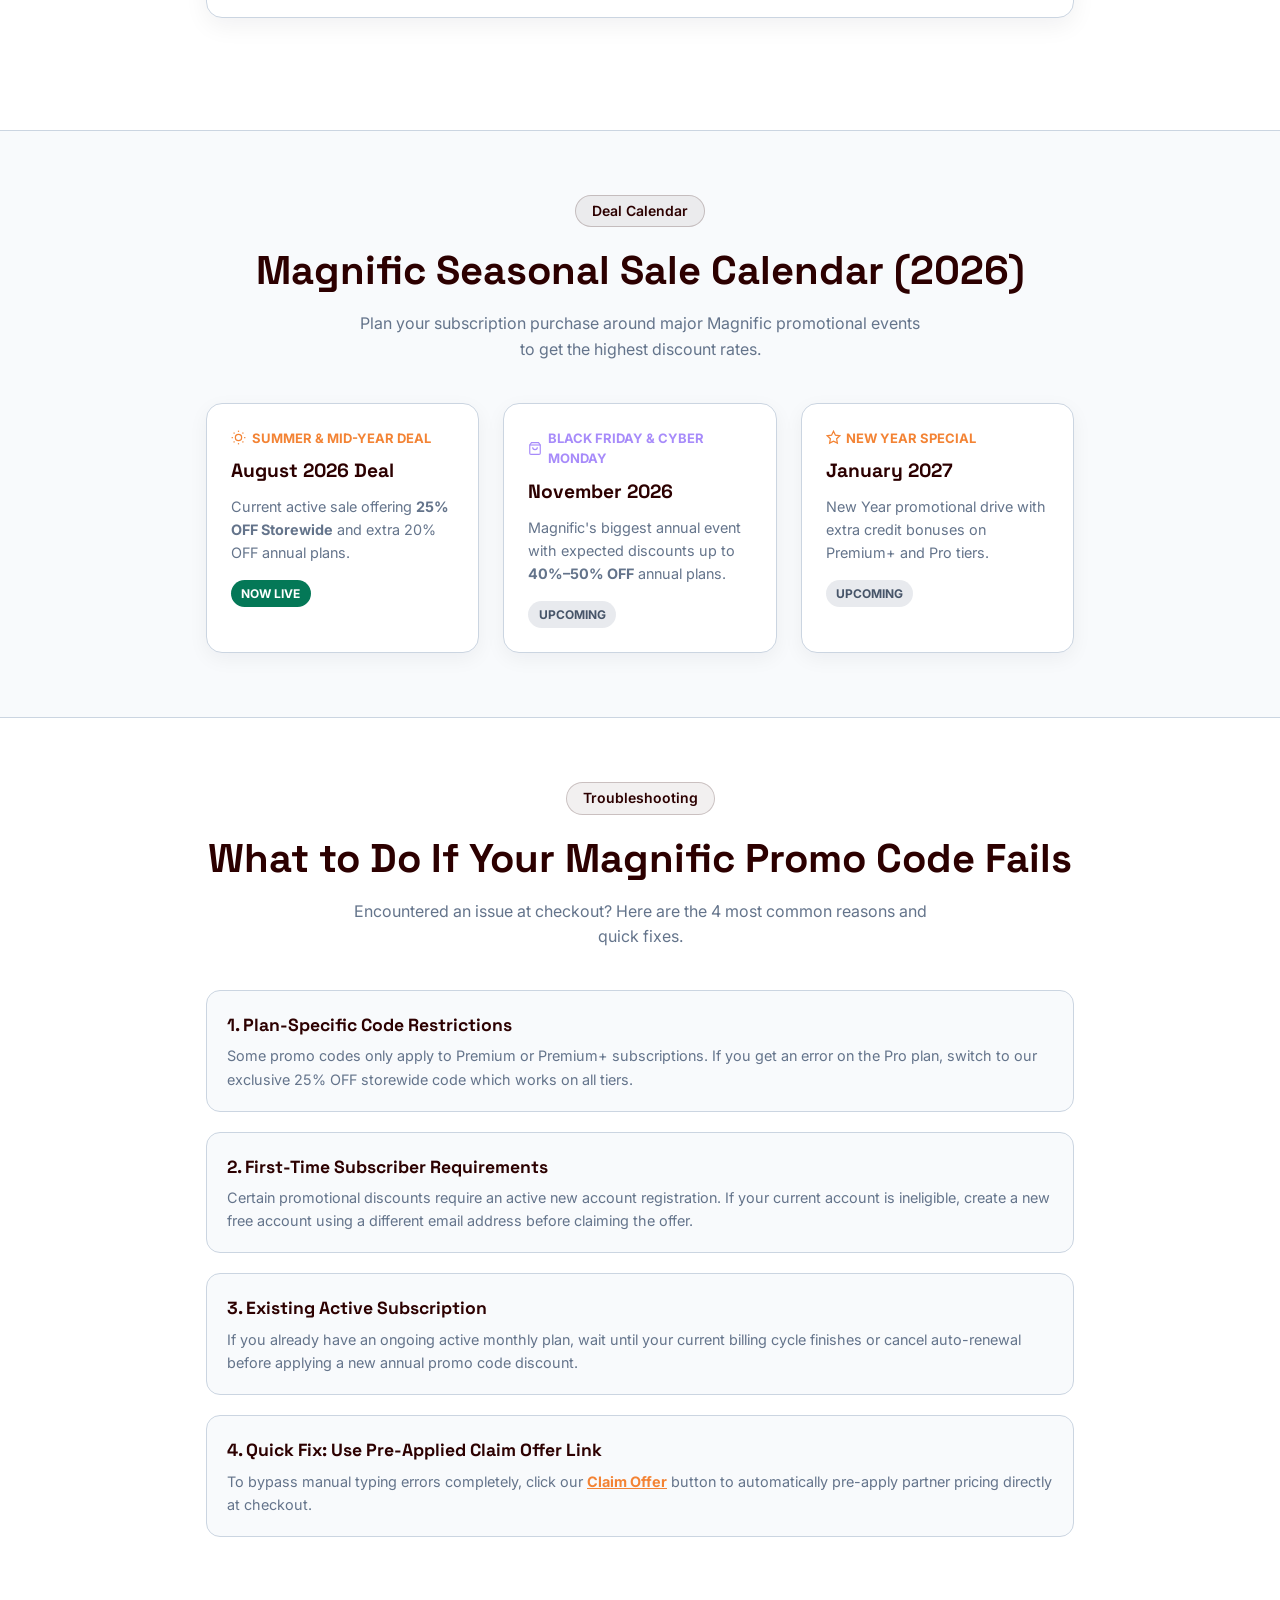
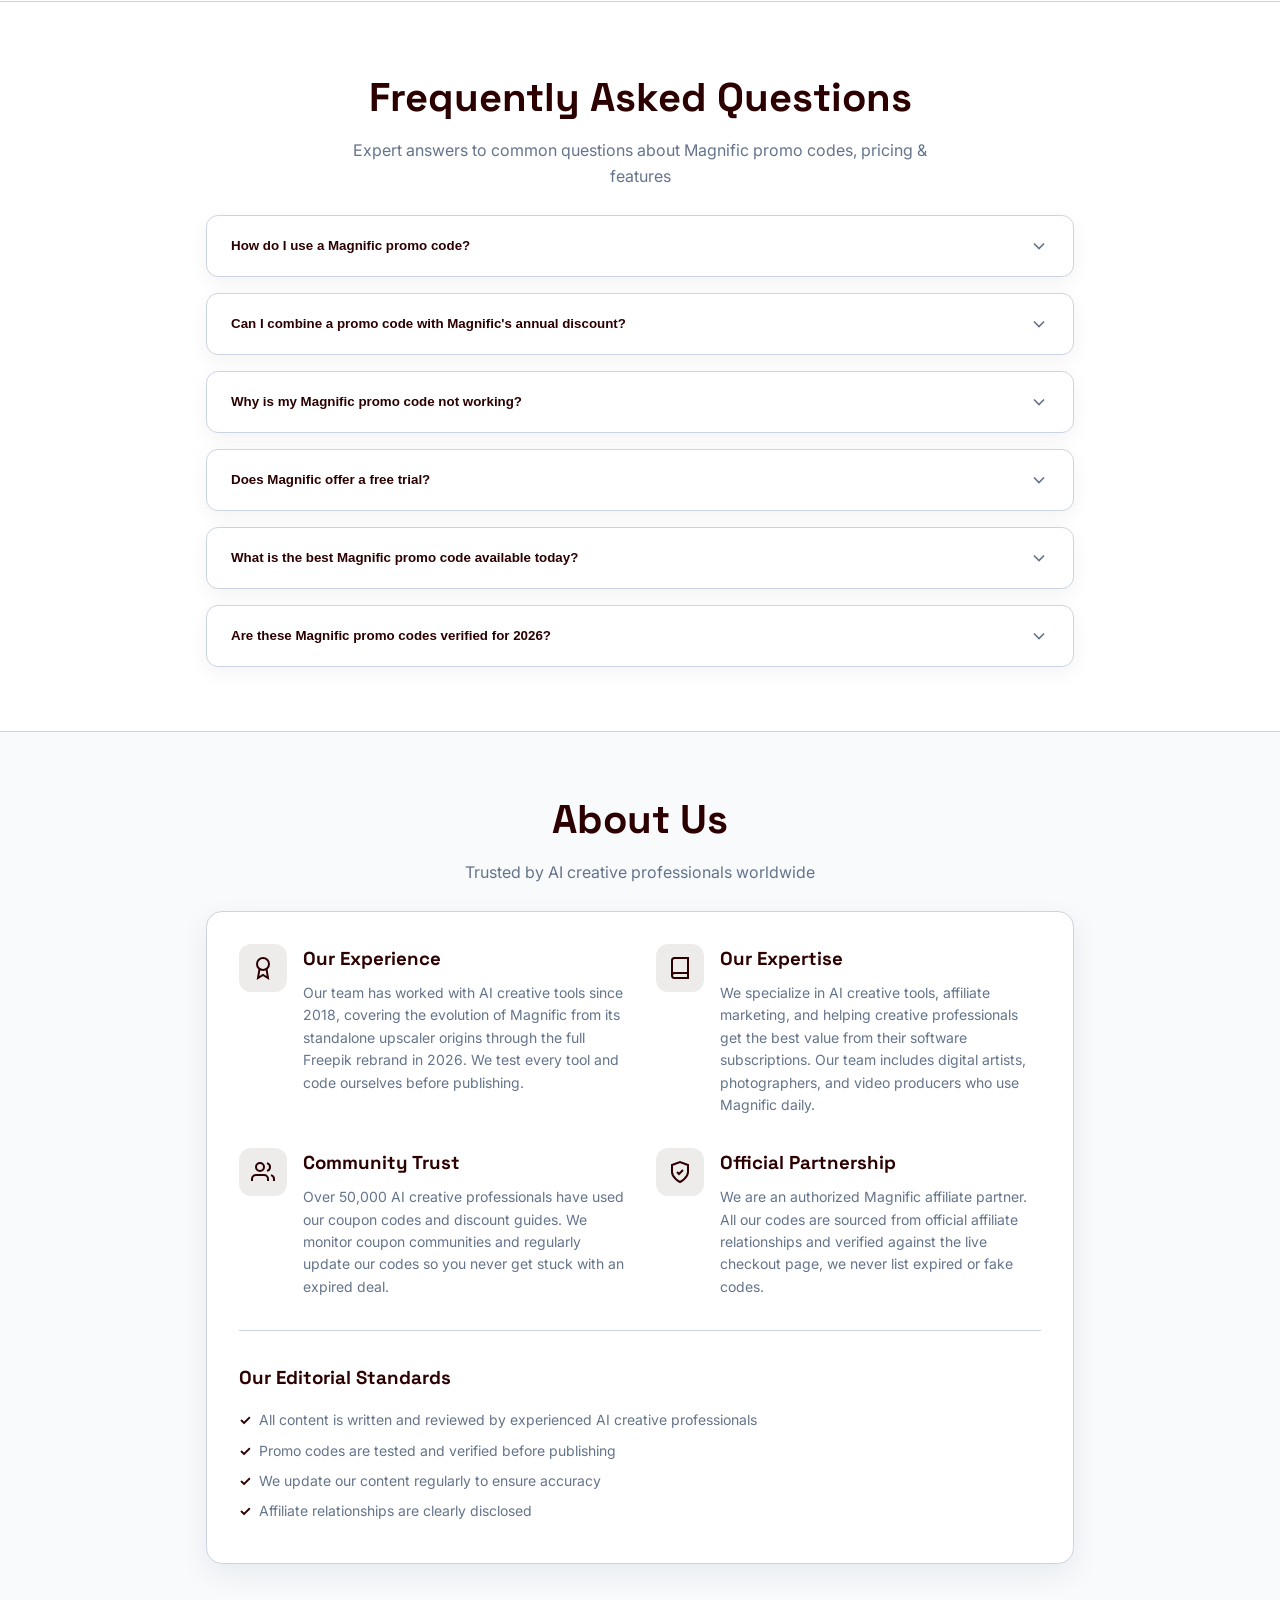
==== commit 4192a8aa: "Update index.html" ====
--- a/index.html
+++ b/index.html
@@ -904,7 +904,7 @@
     <div class="container">
       <div class="footer-grid">
         <div class="footer-brand">
-          <a href="index.html" class="logo">MAGNIFIC COUPONS</a>
+          <a href="/" class="logo">MAGNIFIC COUPONS</a>
           <p>Your trusted source for verified Magnific promo codes and discounts. Helping AI creative professionals save money.</p>
           <p class="footer-email">
             EMAIL: <a href="mailto:punitd1997@gmail.com">punitd1997@gmail.com</a>
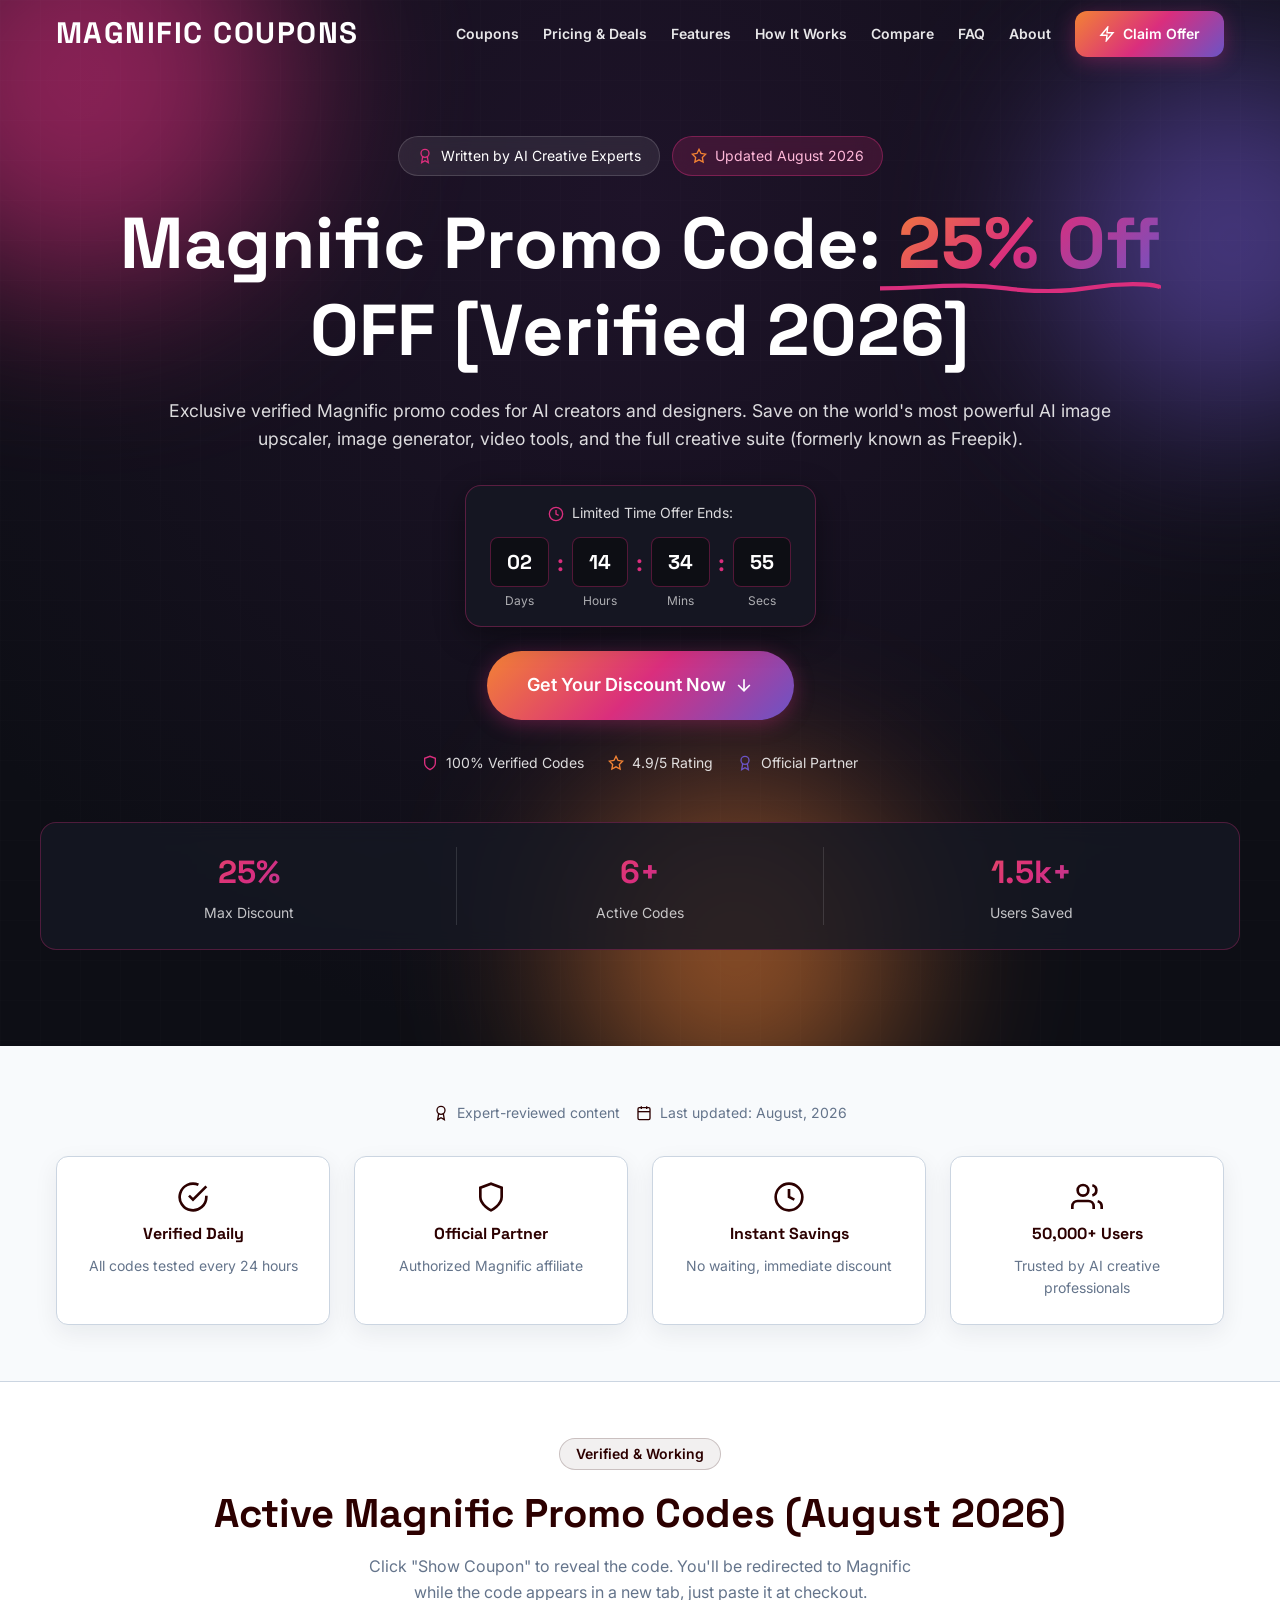
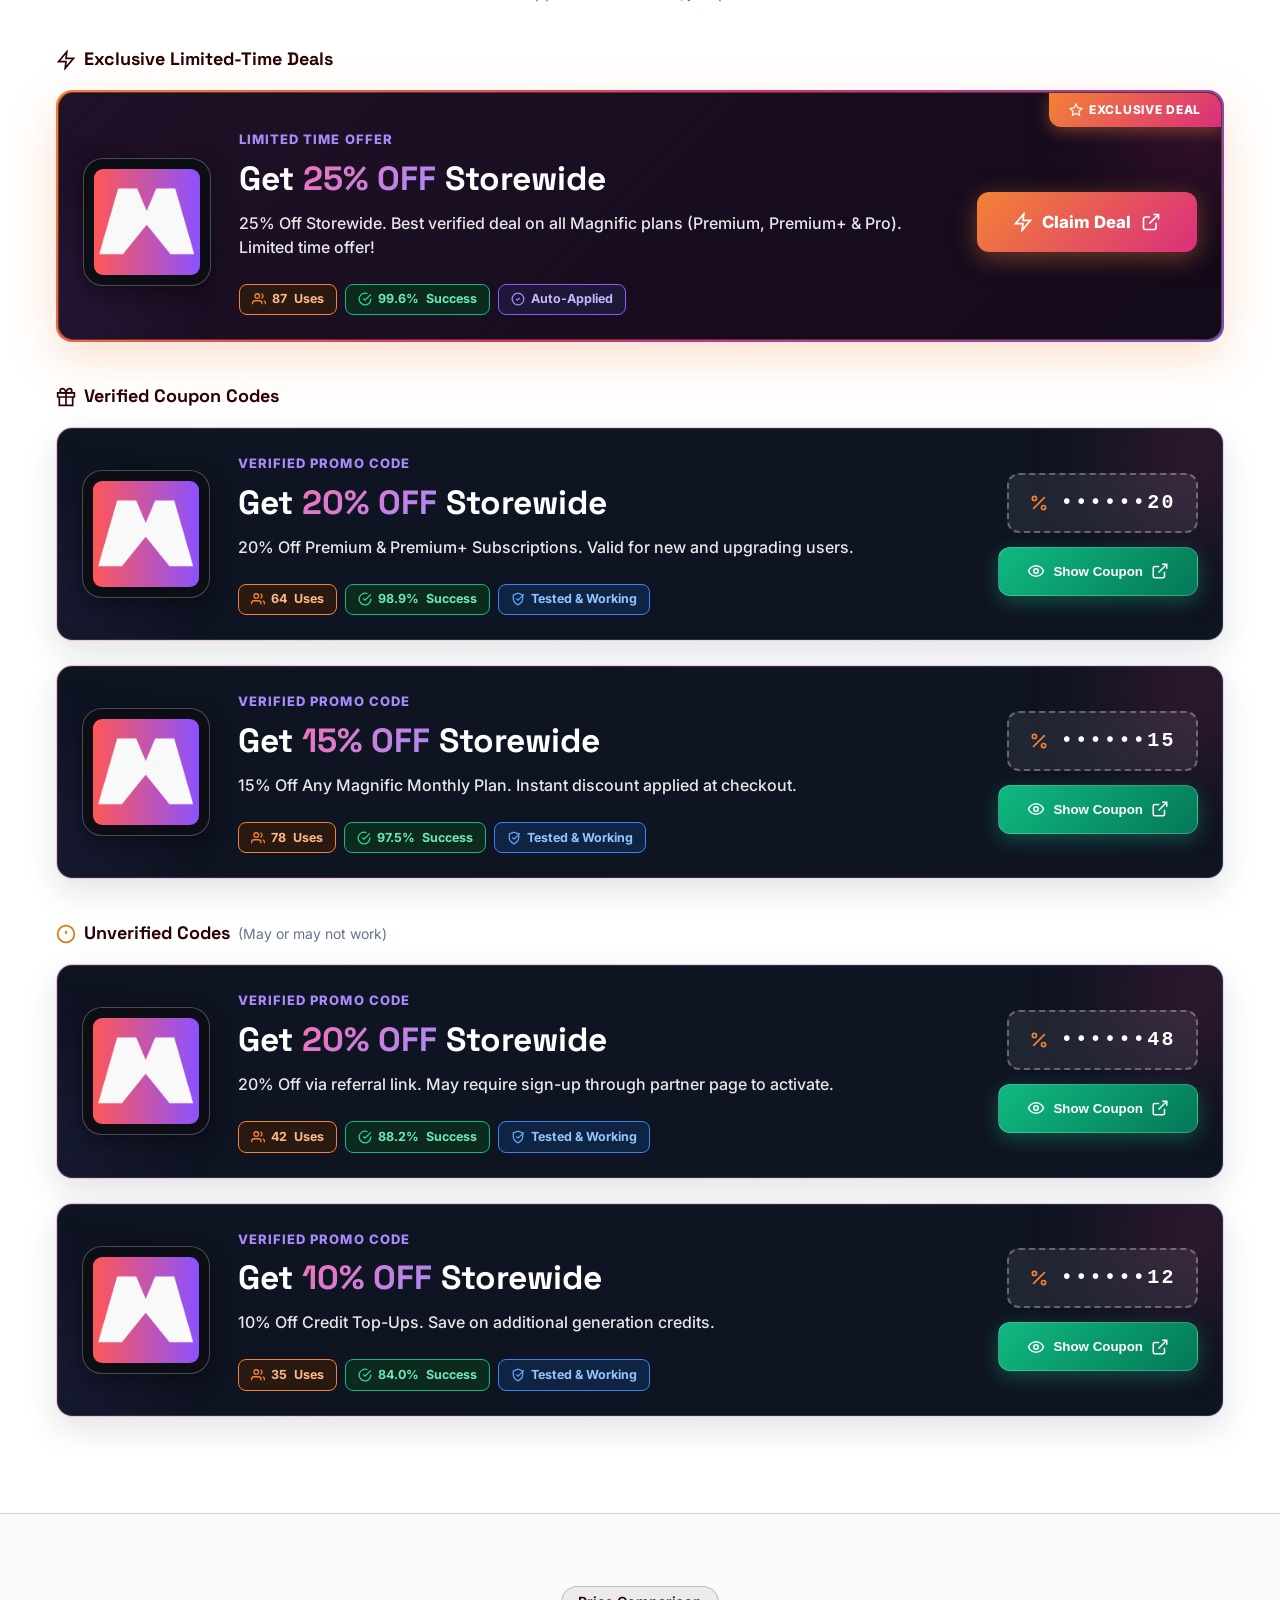
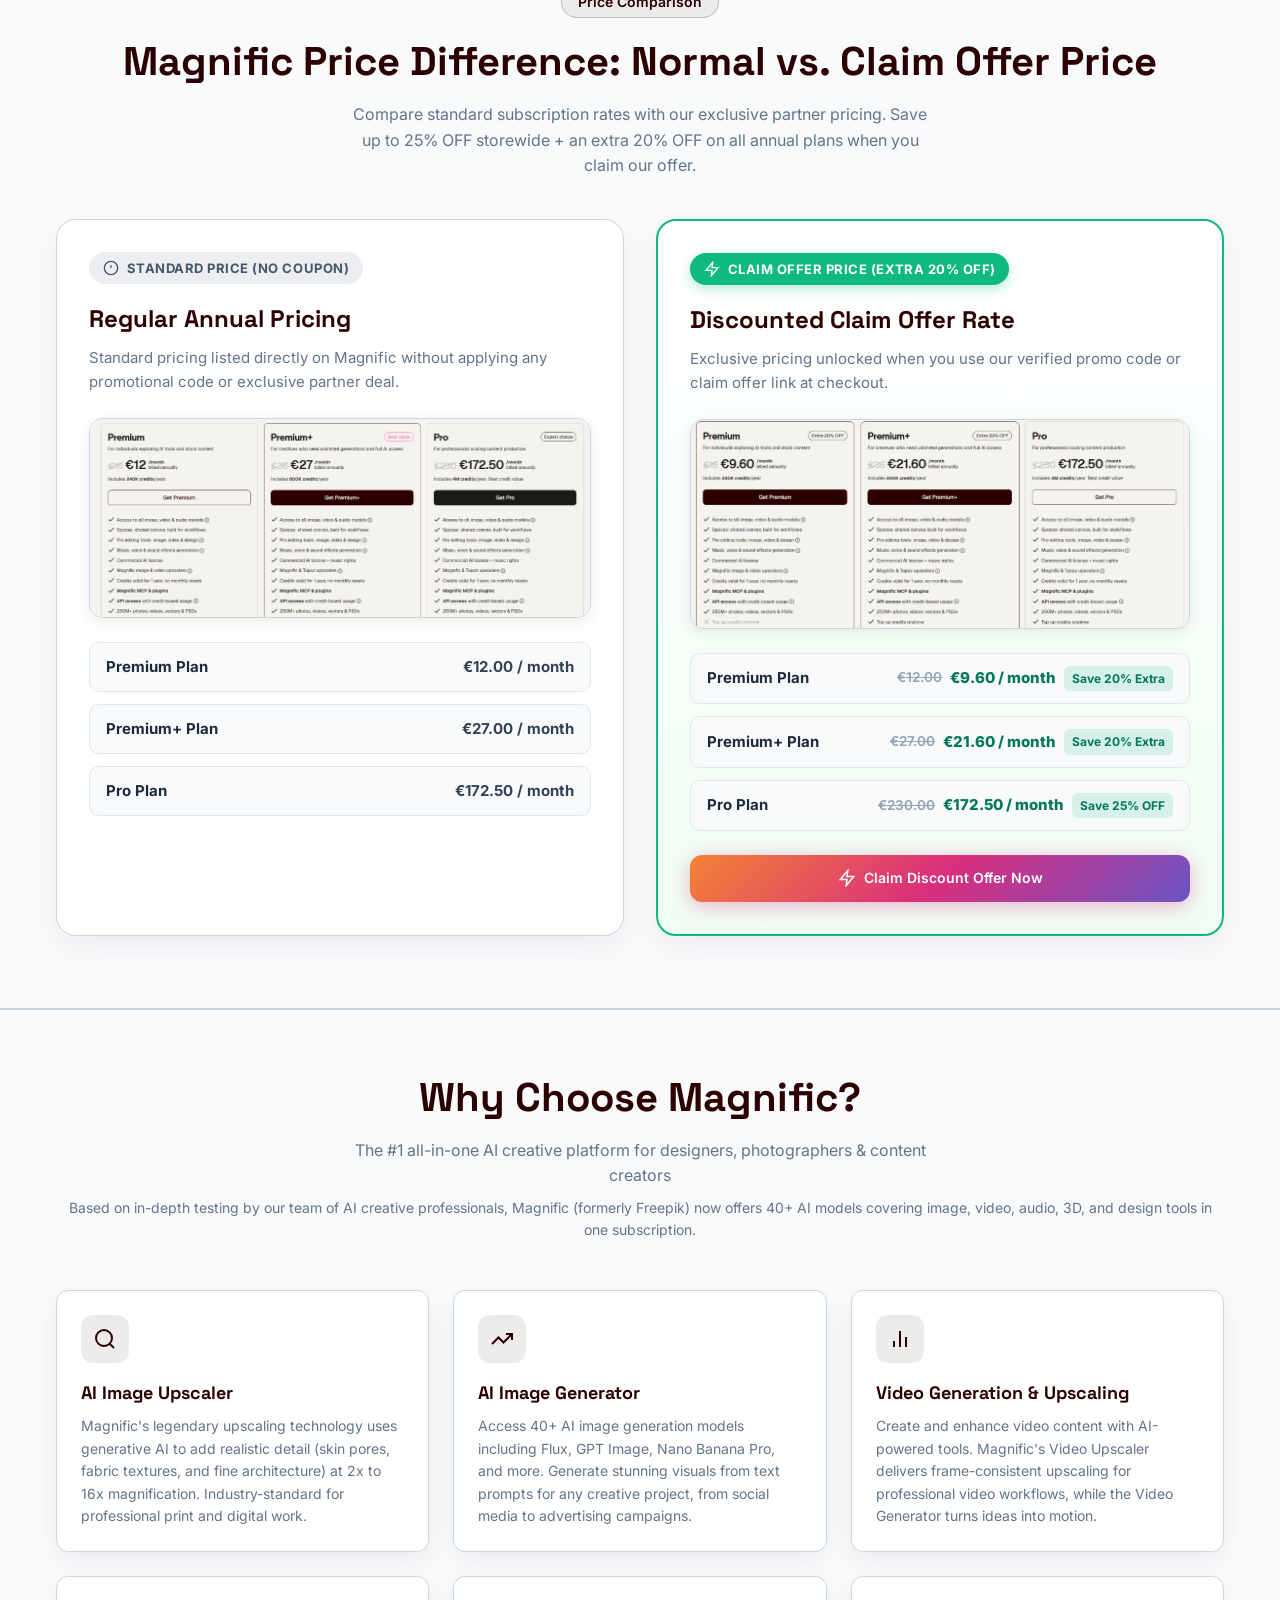
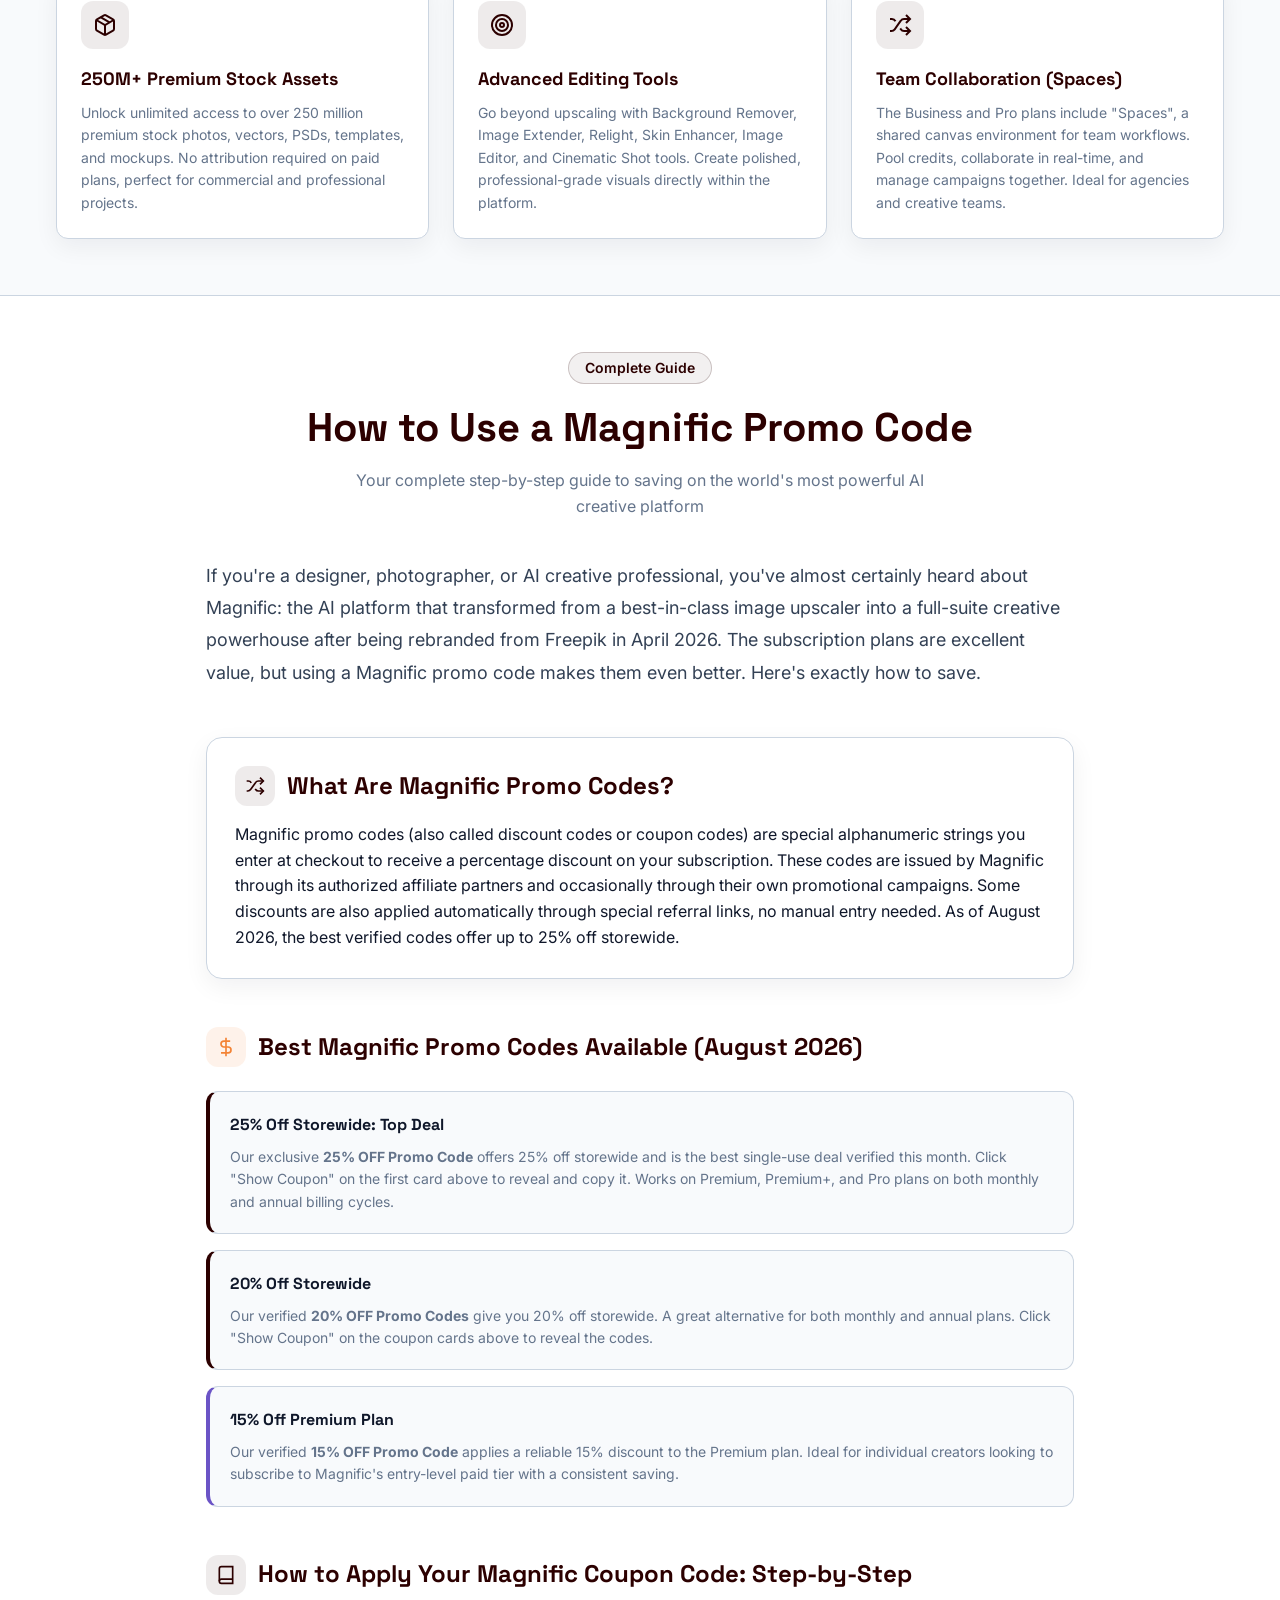
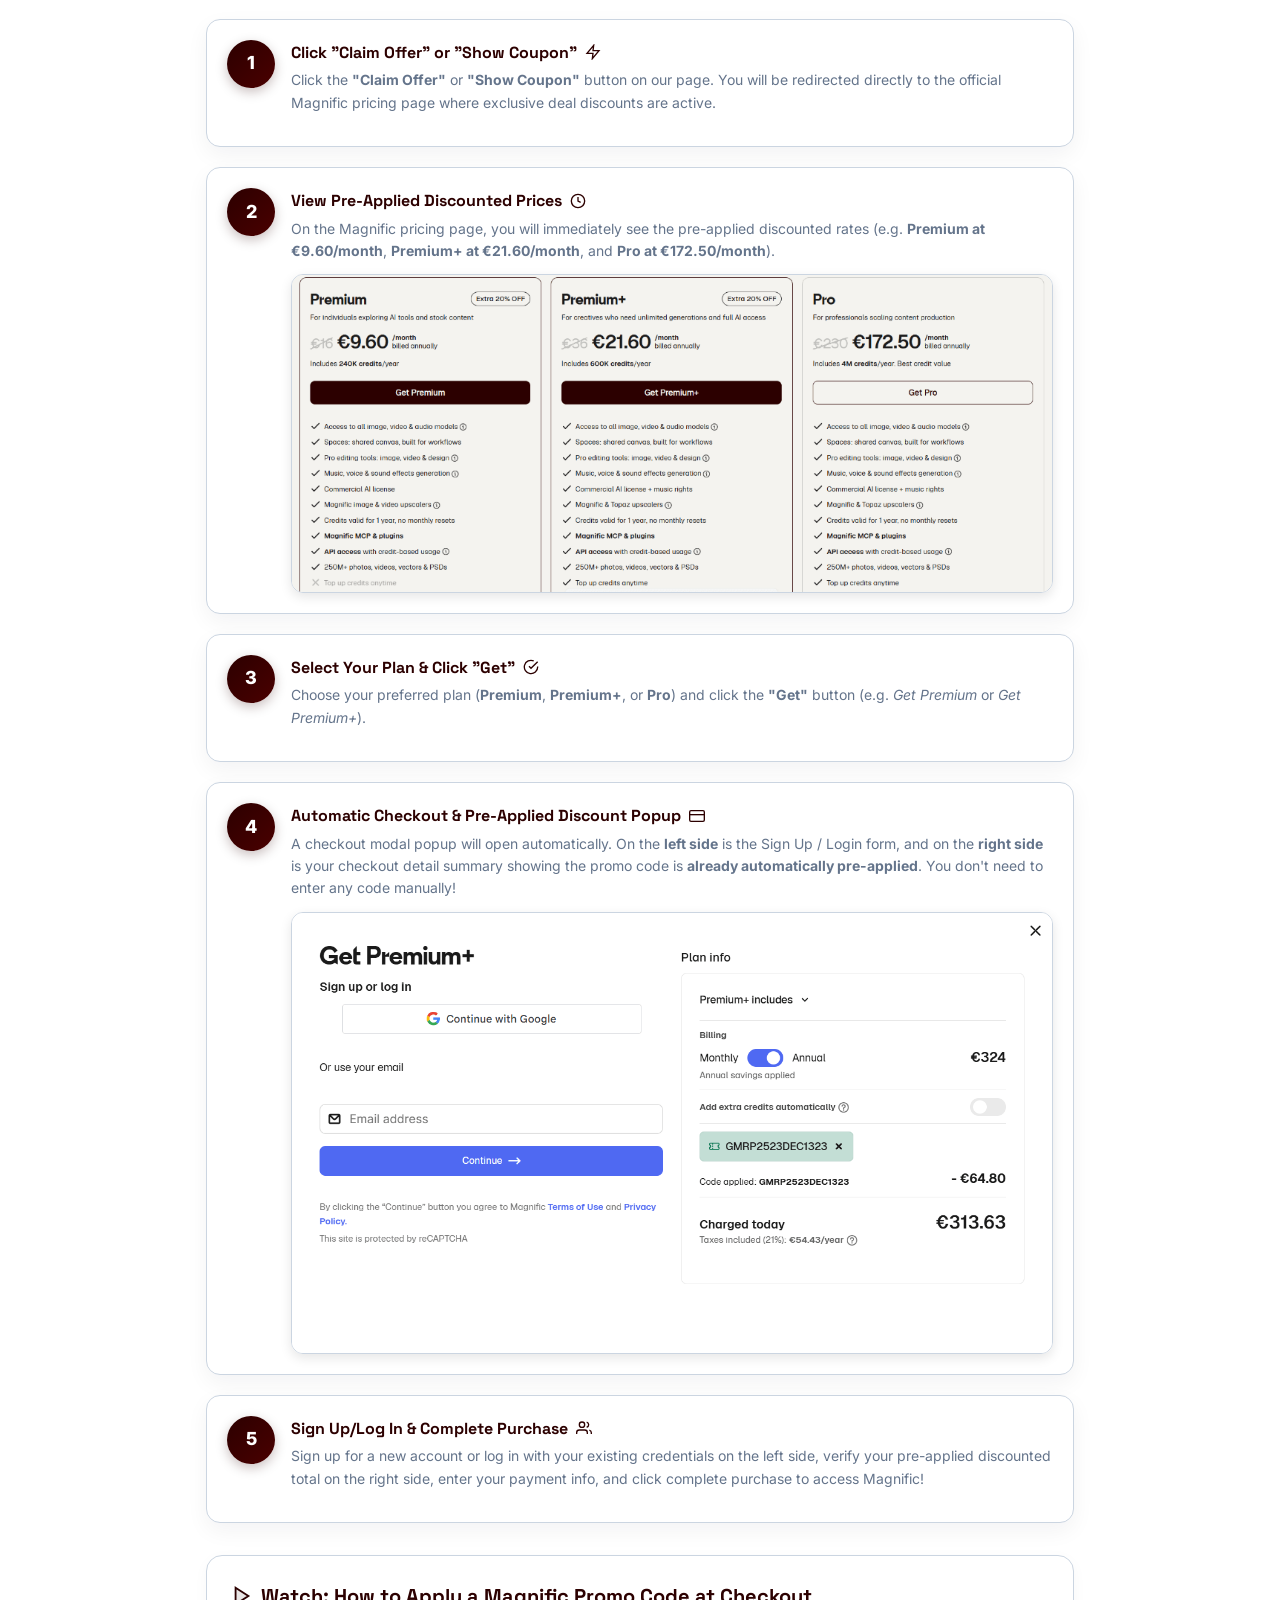
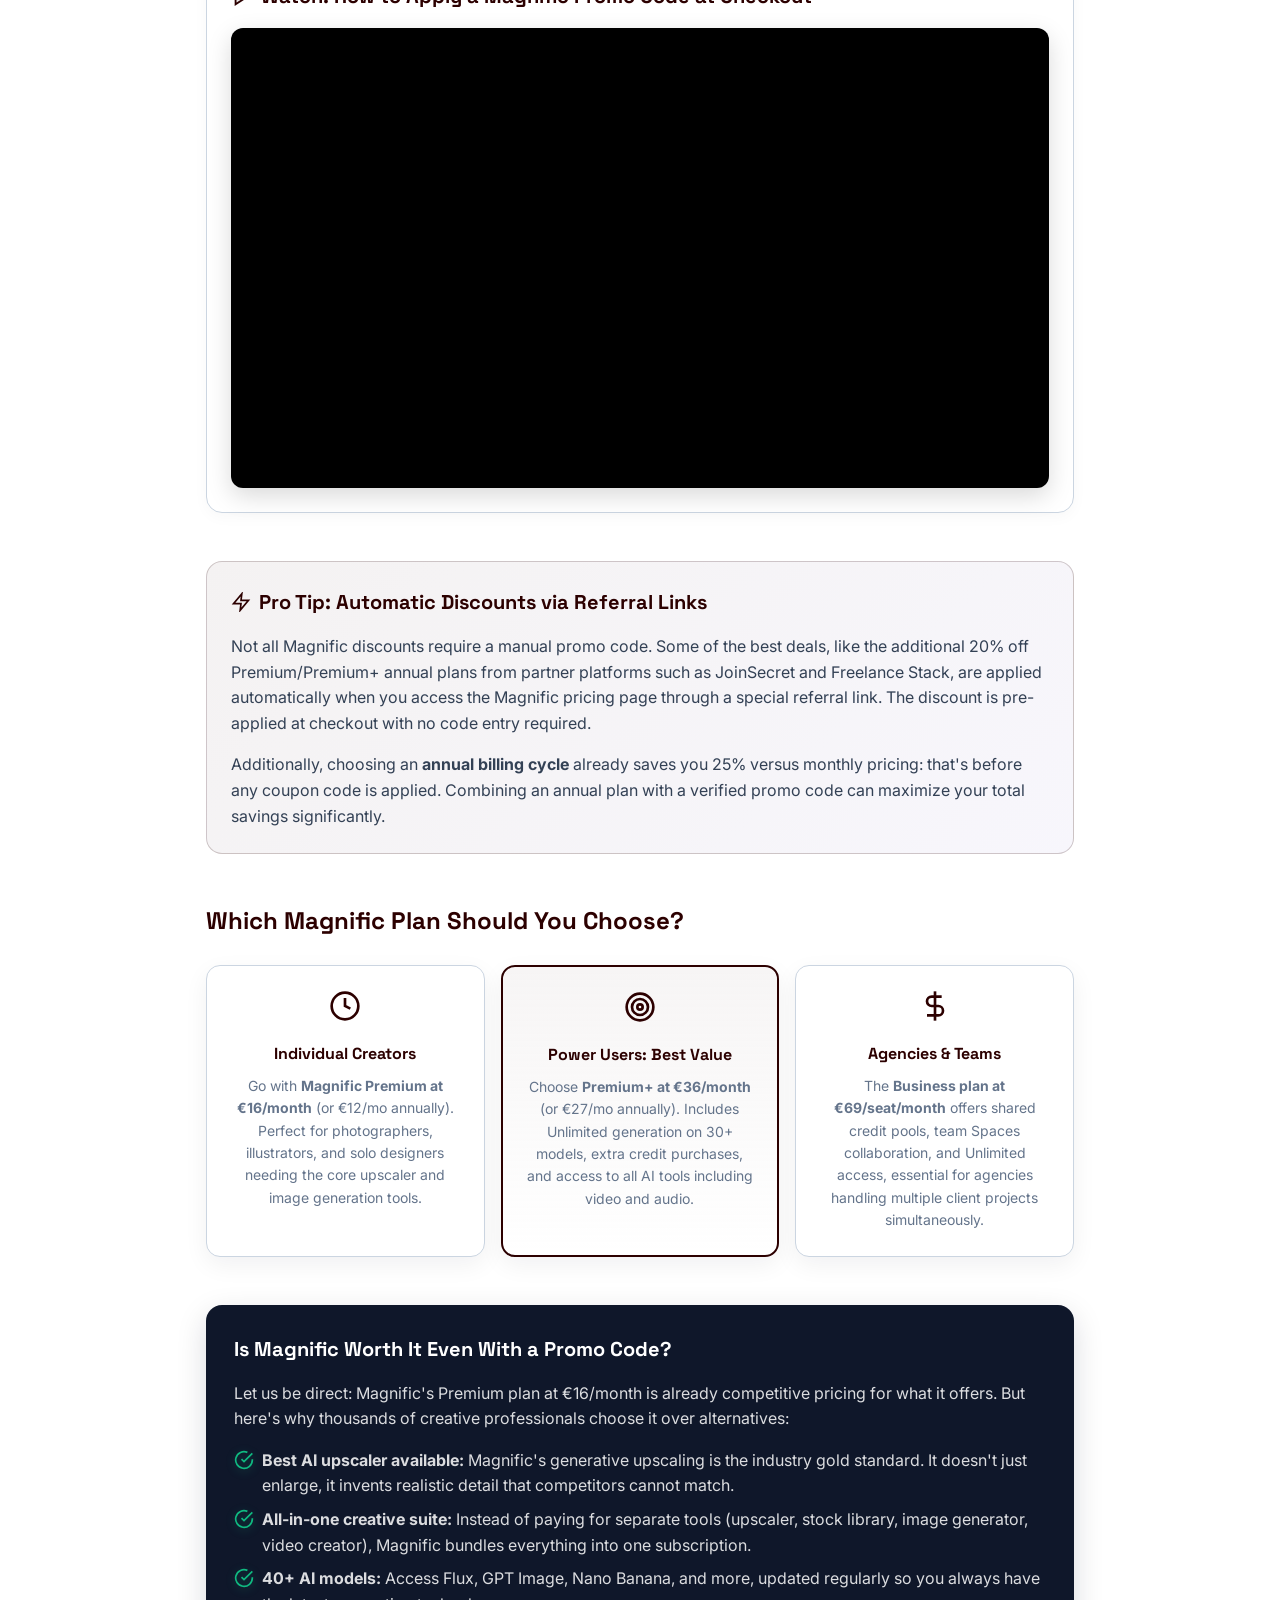
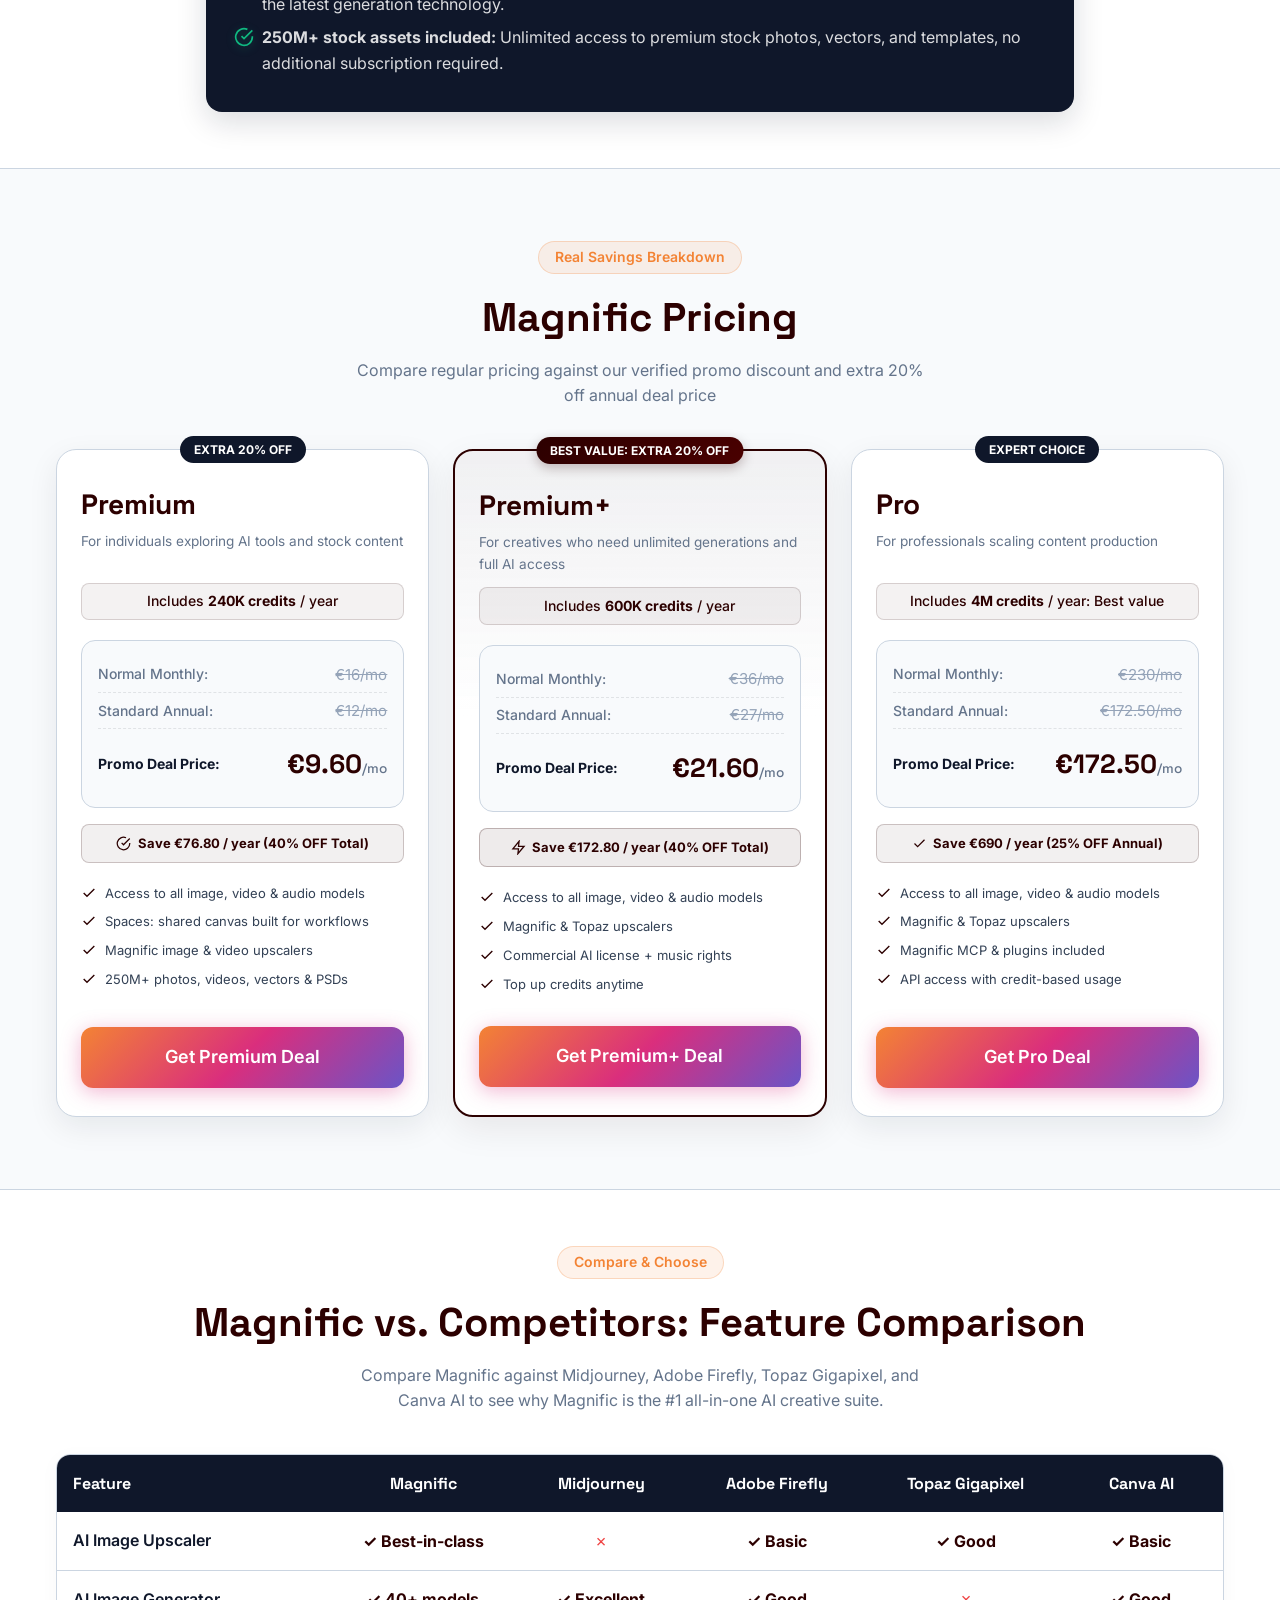
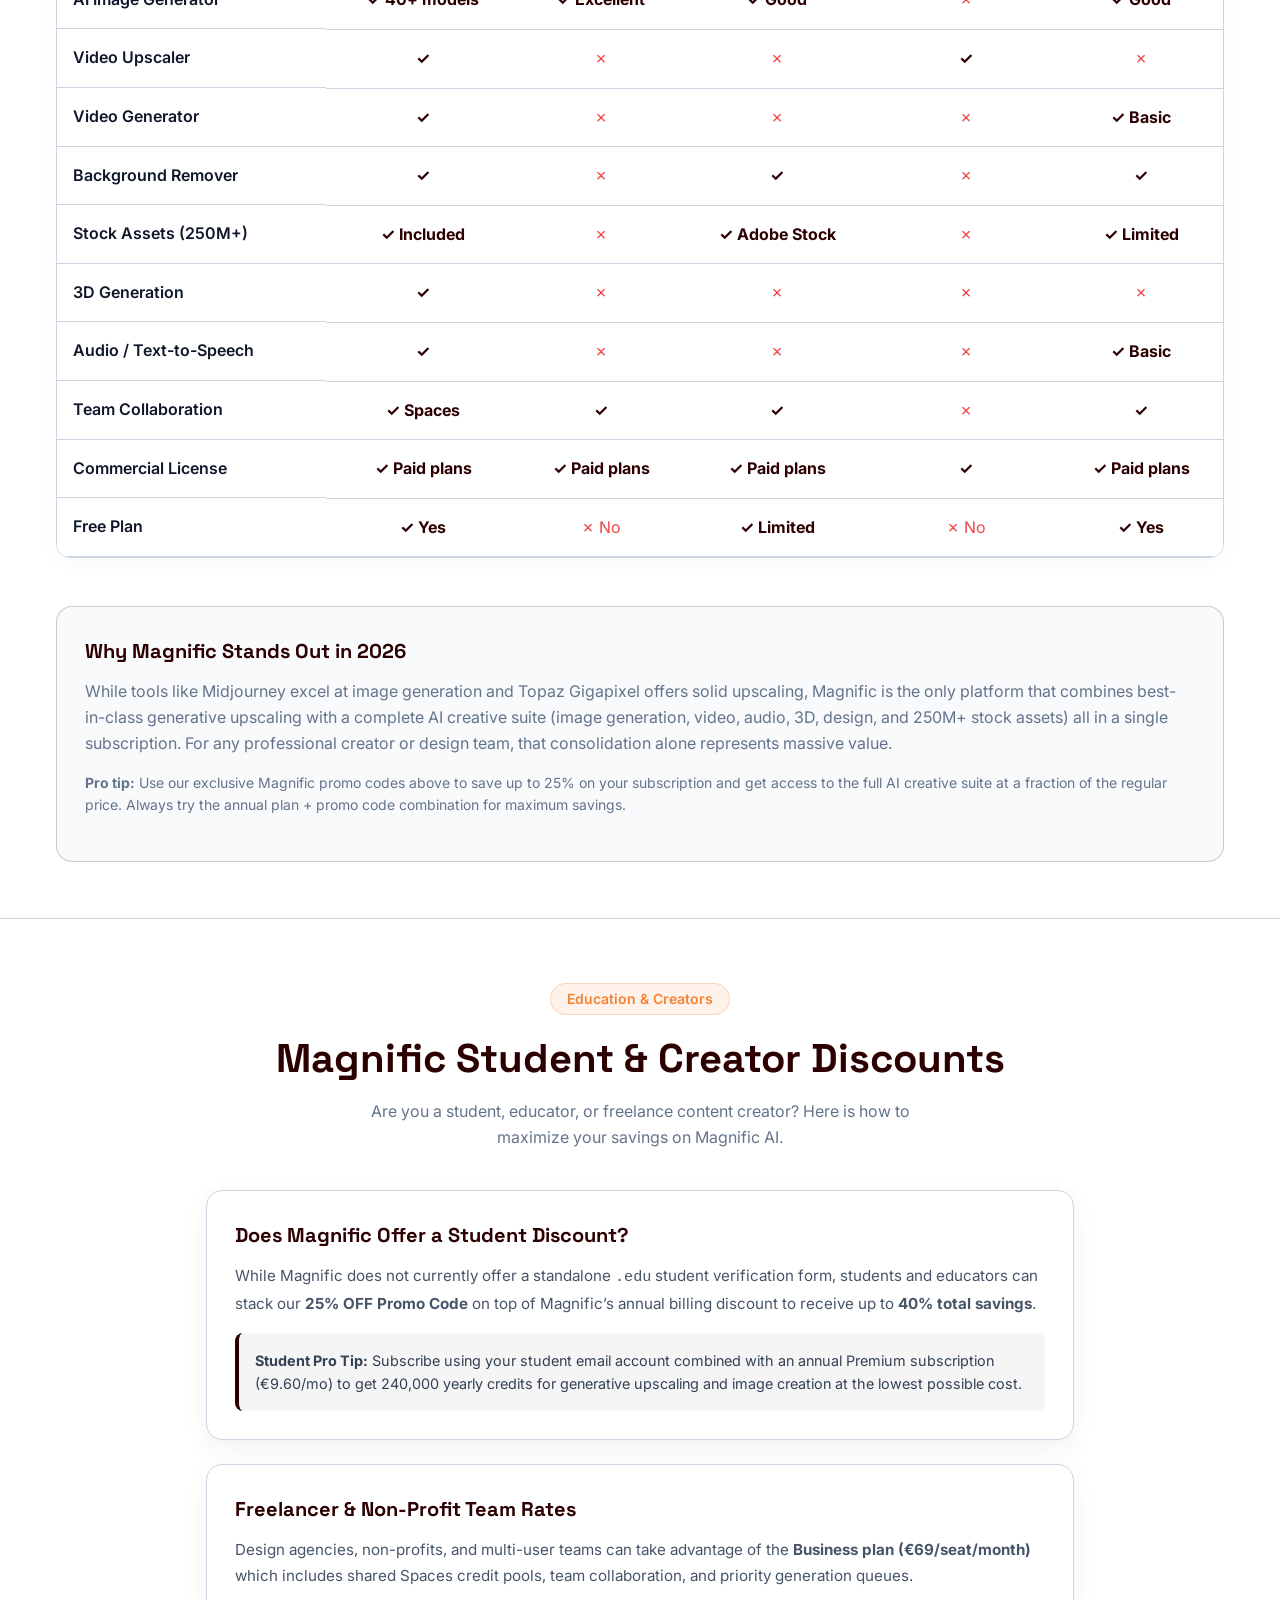
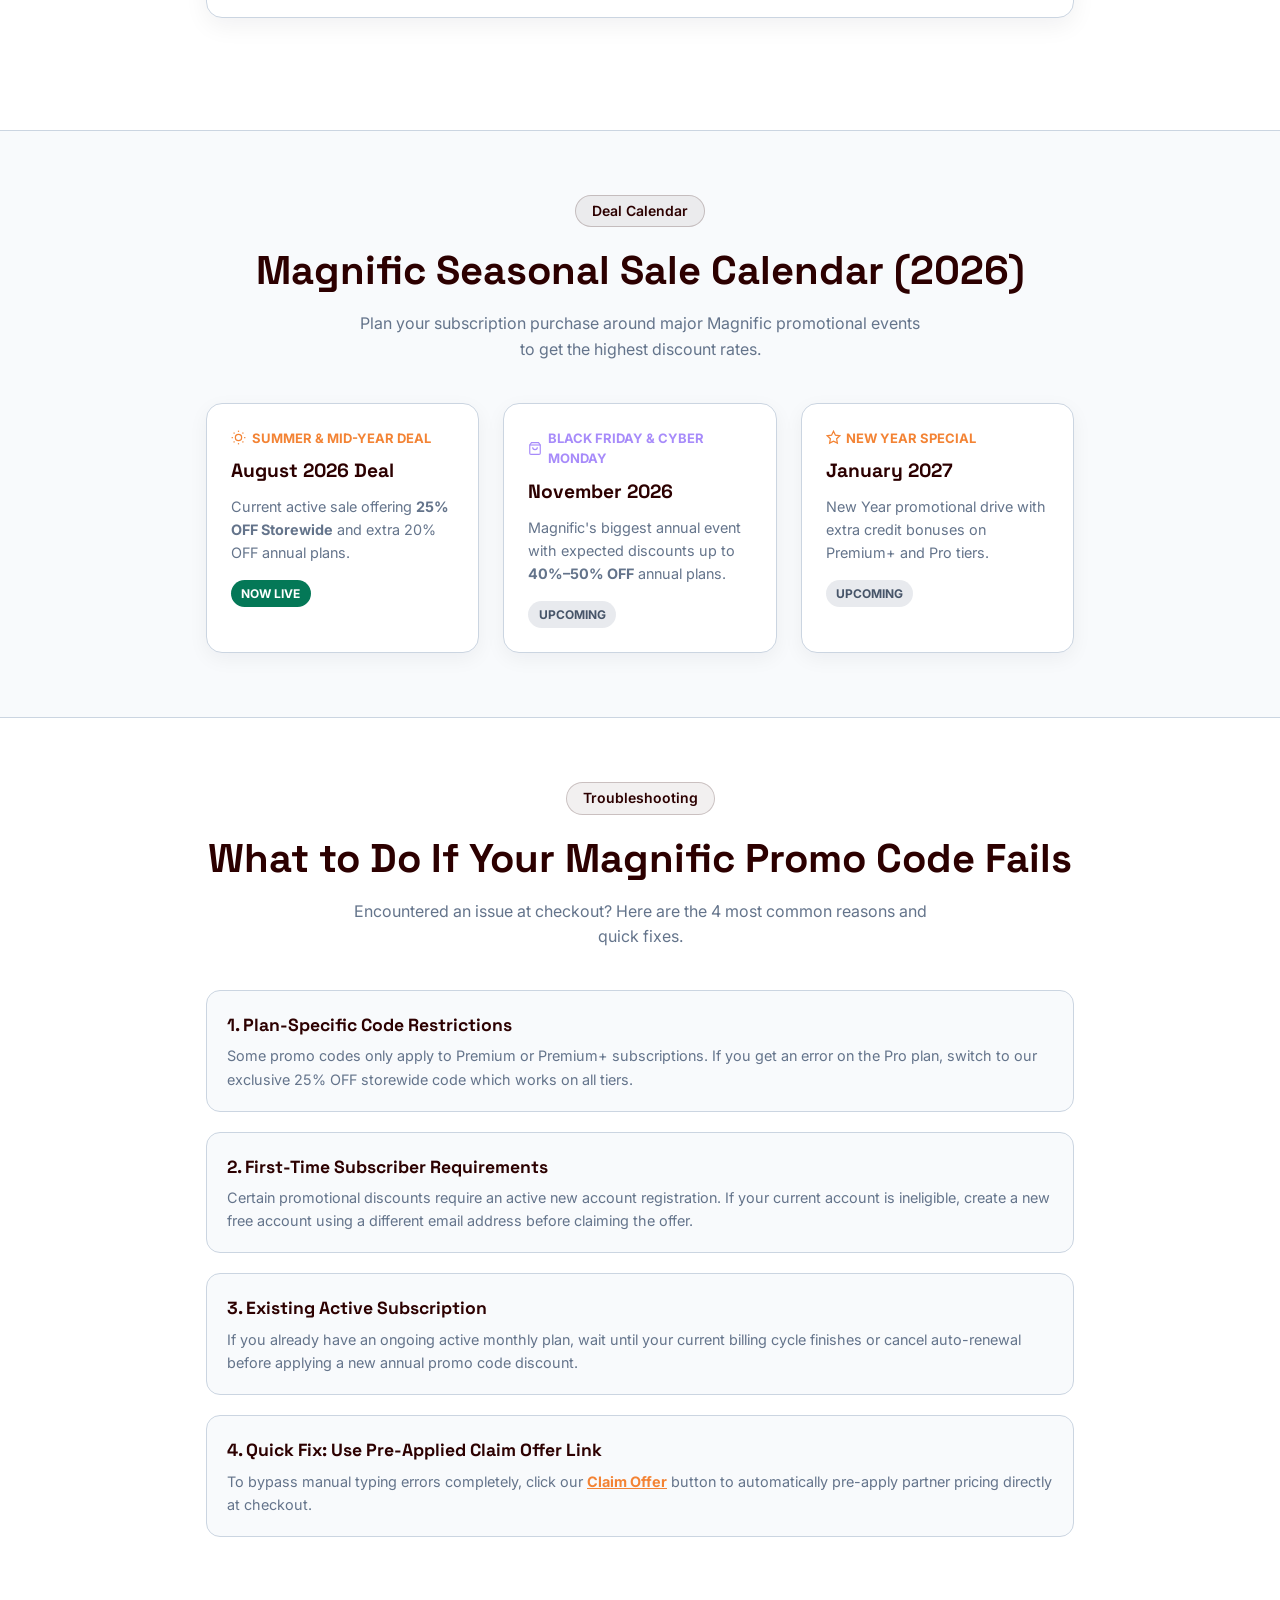
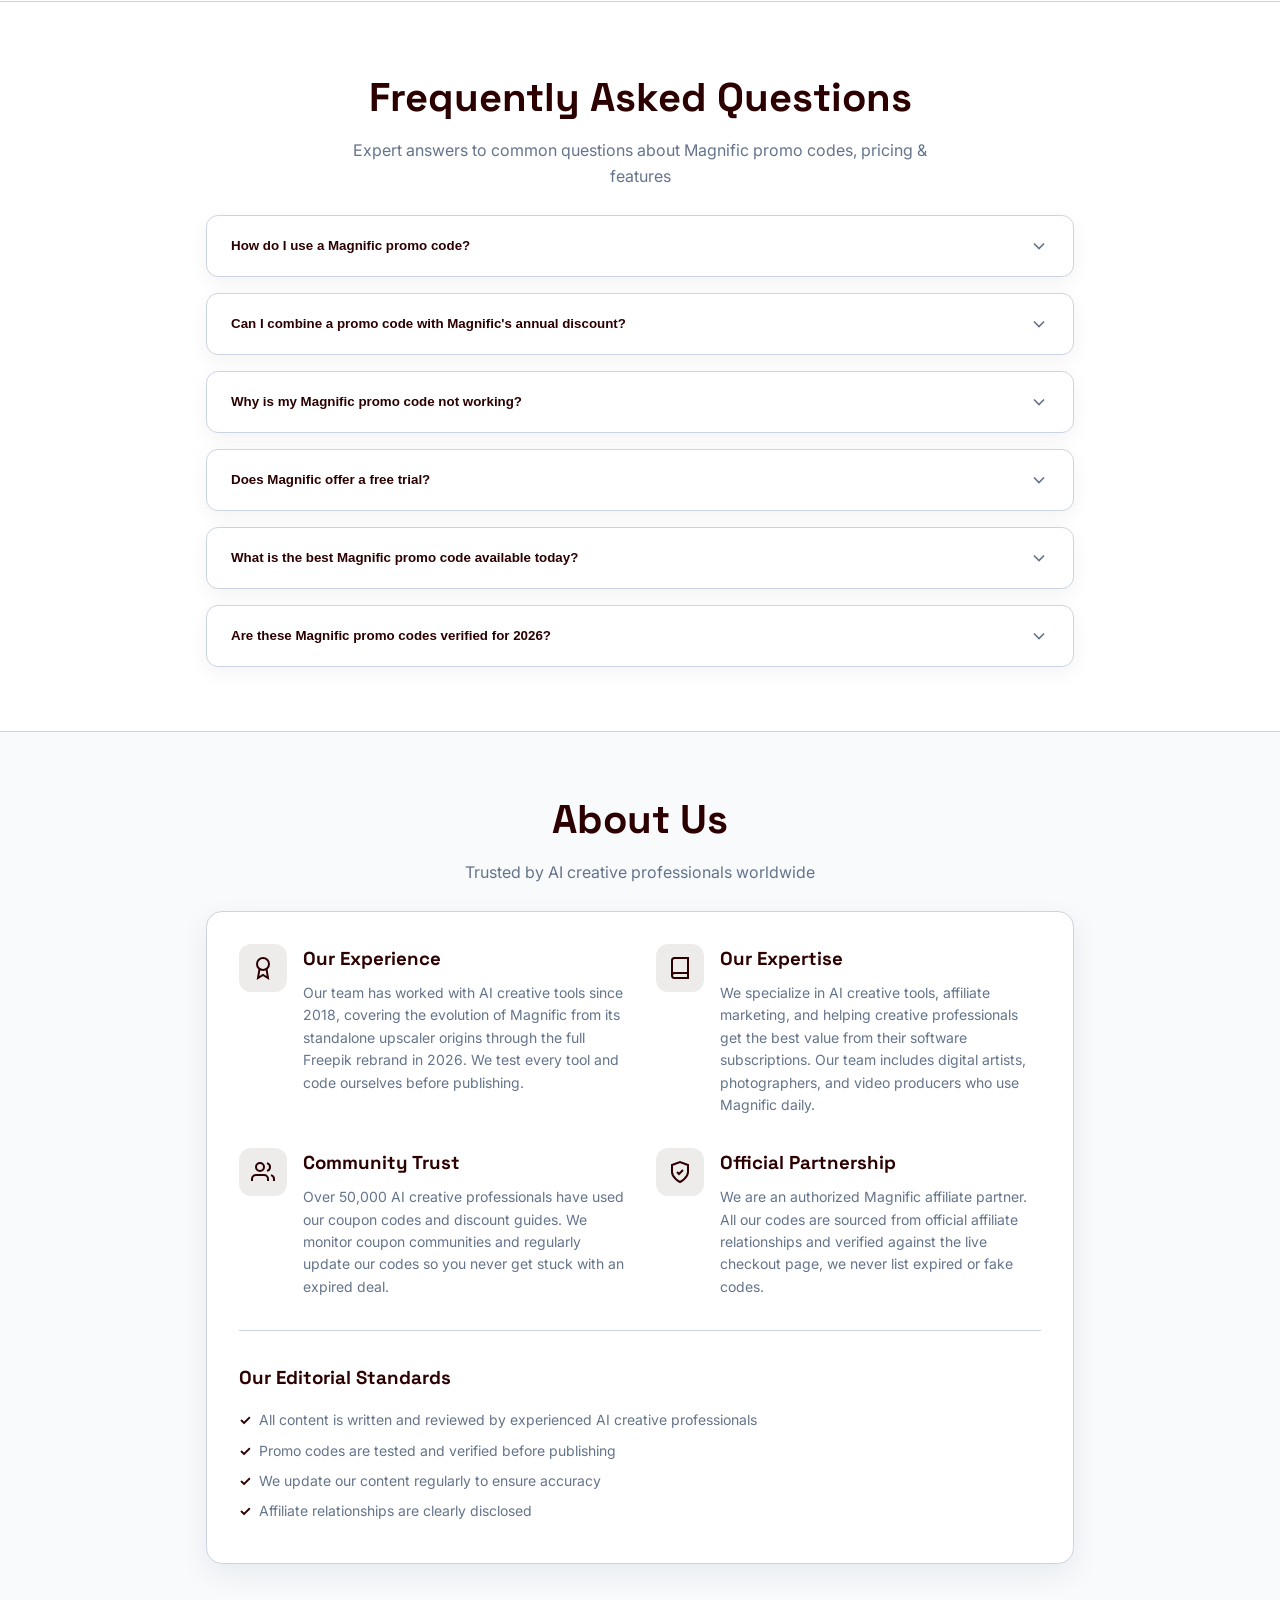
==== commit d0c2f430: "Update index.html" ====
--- a/index.html
+++ b/index.html
@@ -27,6 +27,7 @@
   <meta name="twitter:image" content="https://magnificpromocode.github.io/images/magnific-promo-code.png">
   <link rel="canonical" href="https://magnificpromocode.github.io/">
   <title>Magnific Promo Code 2026: Get 25% OFF [100% Verified &amp; Working]</title>
+	<meta name="google-site-verification" content="zBlILmQWFcv87Qbvv6zoVglAWLlkxqK2iYh4Z04ywe4" />
   
   <!-- Favicon -->
 <link rel="icon" href="/images/favicon.png" type="image/x-icon">
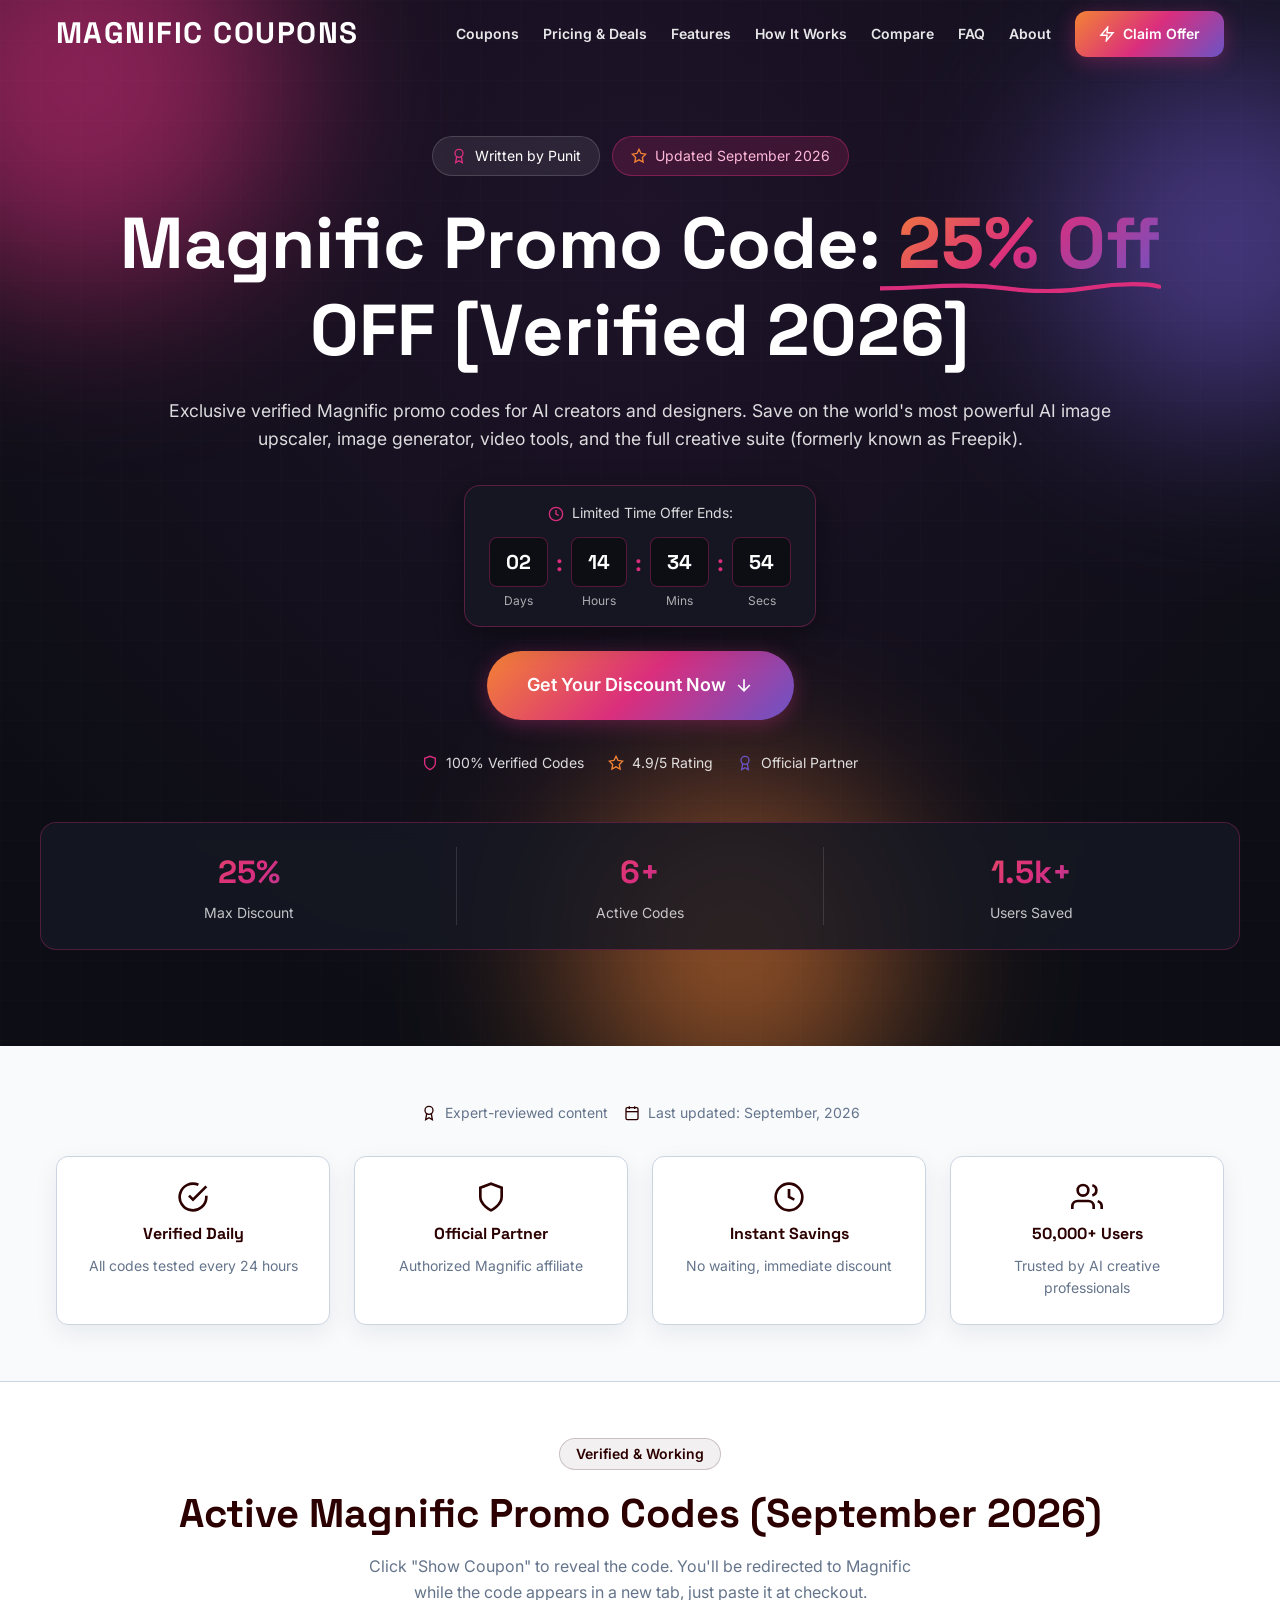
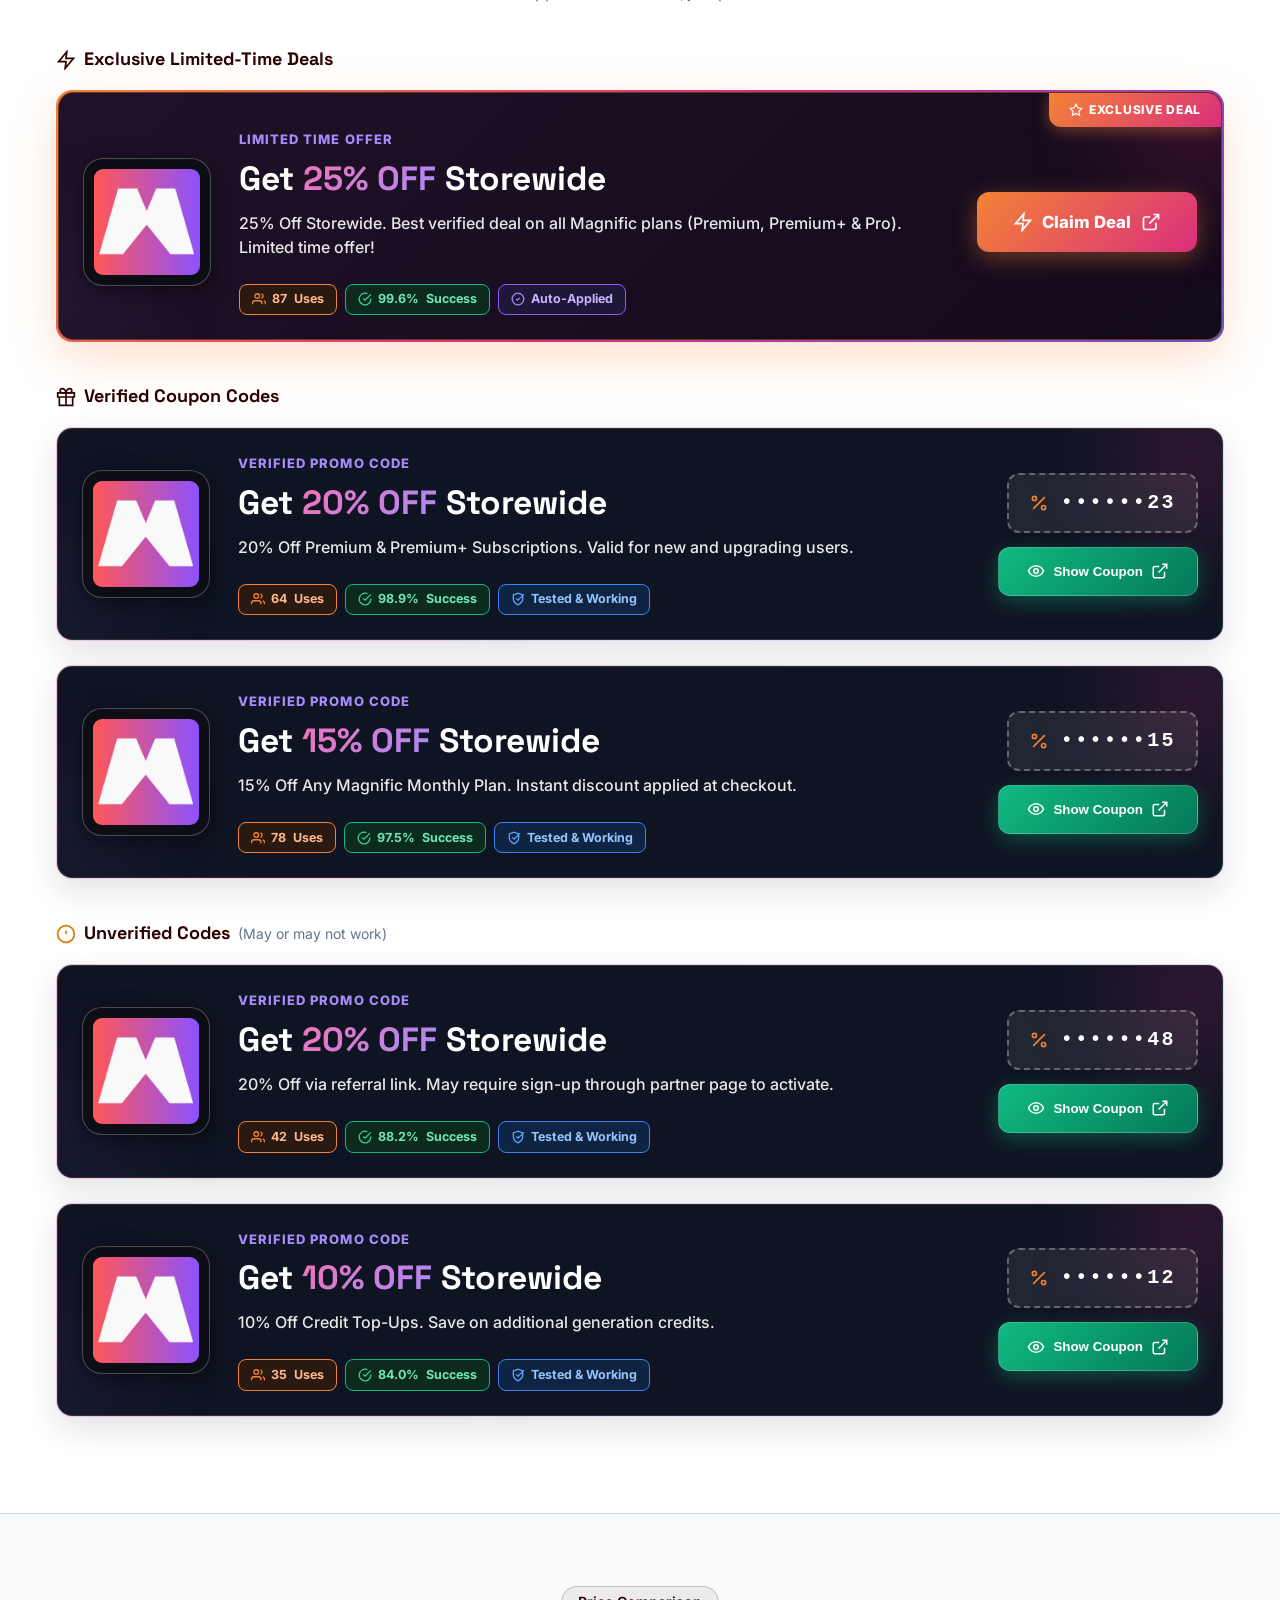
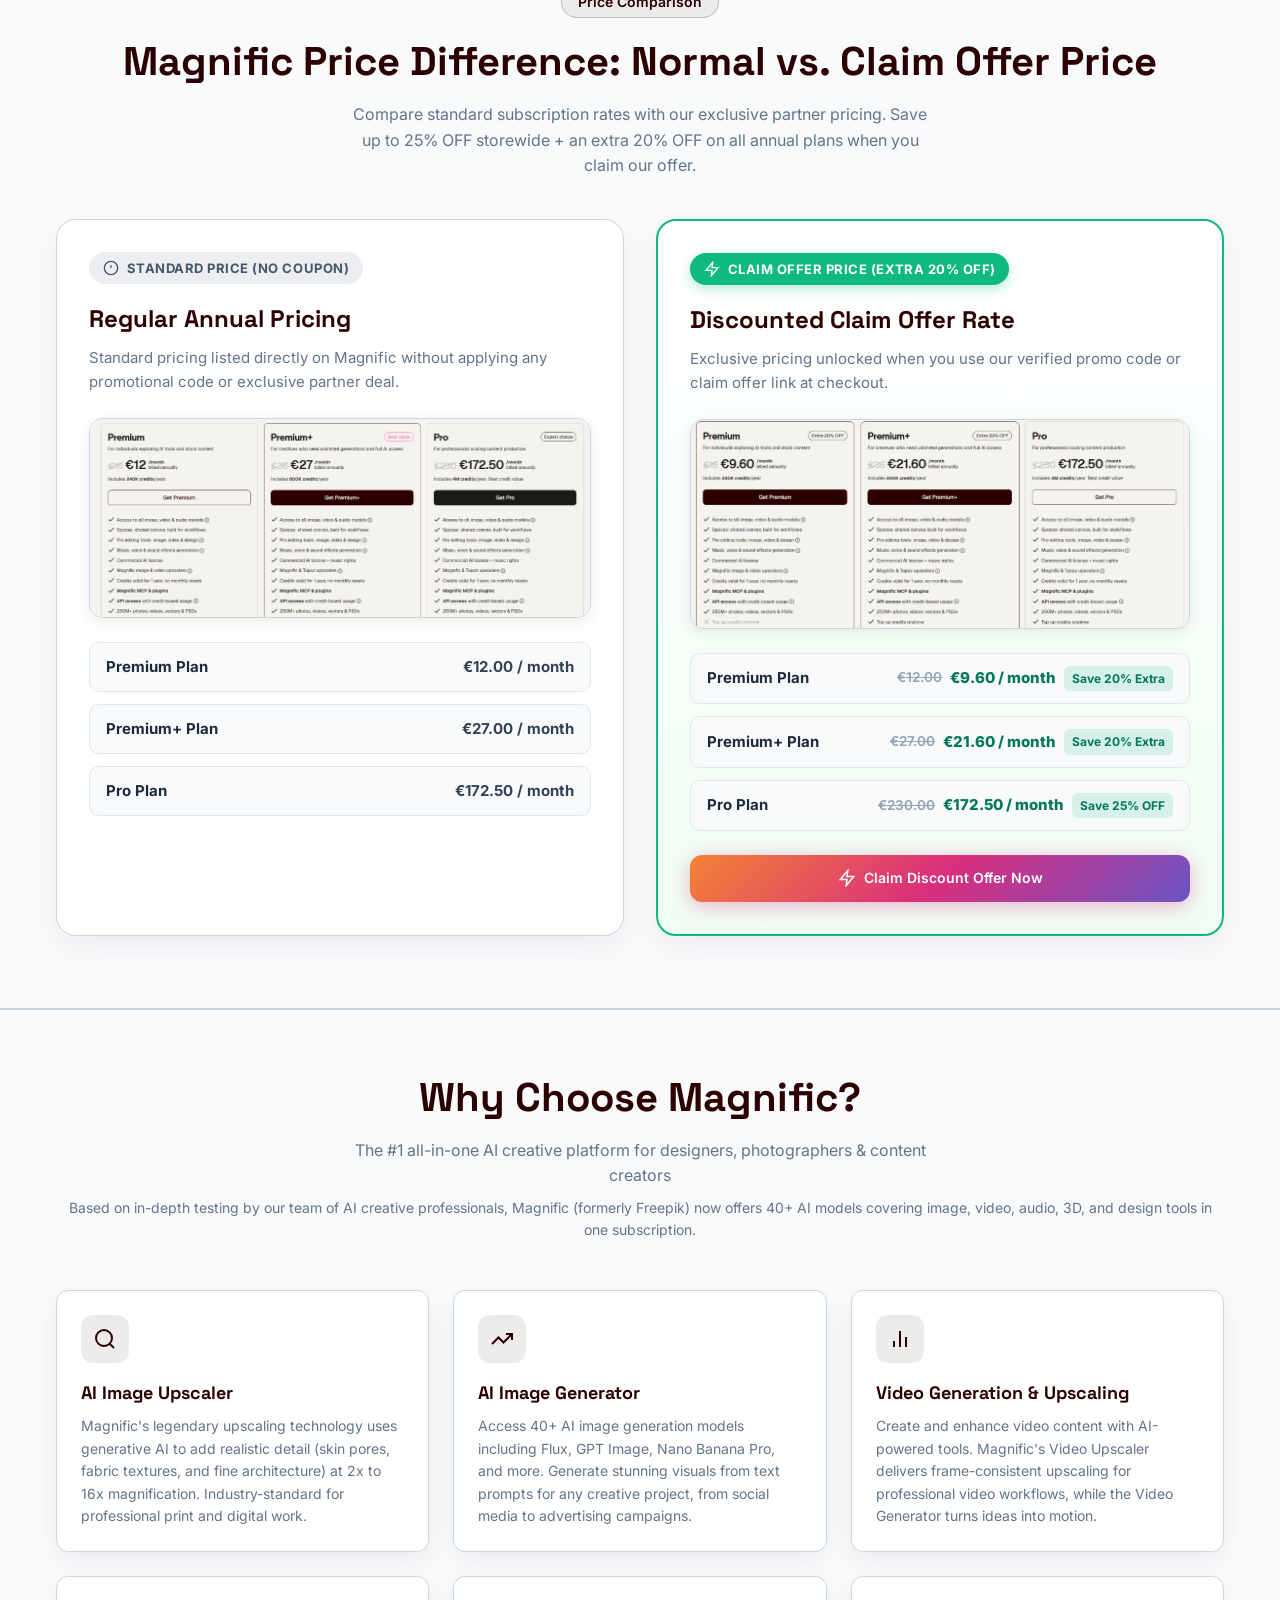
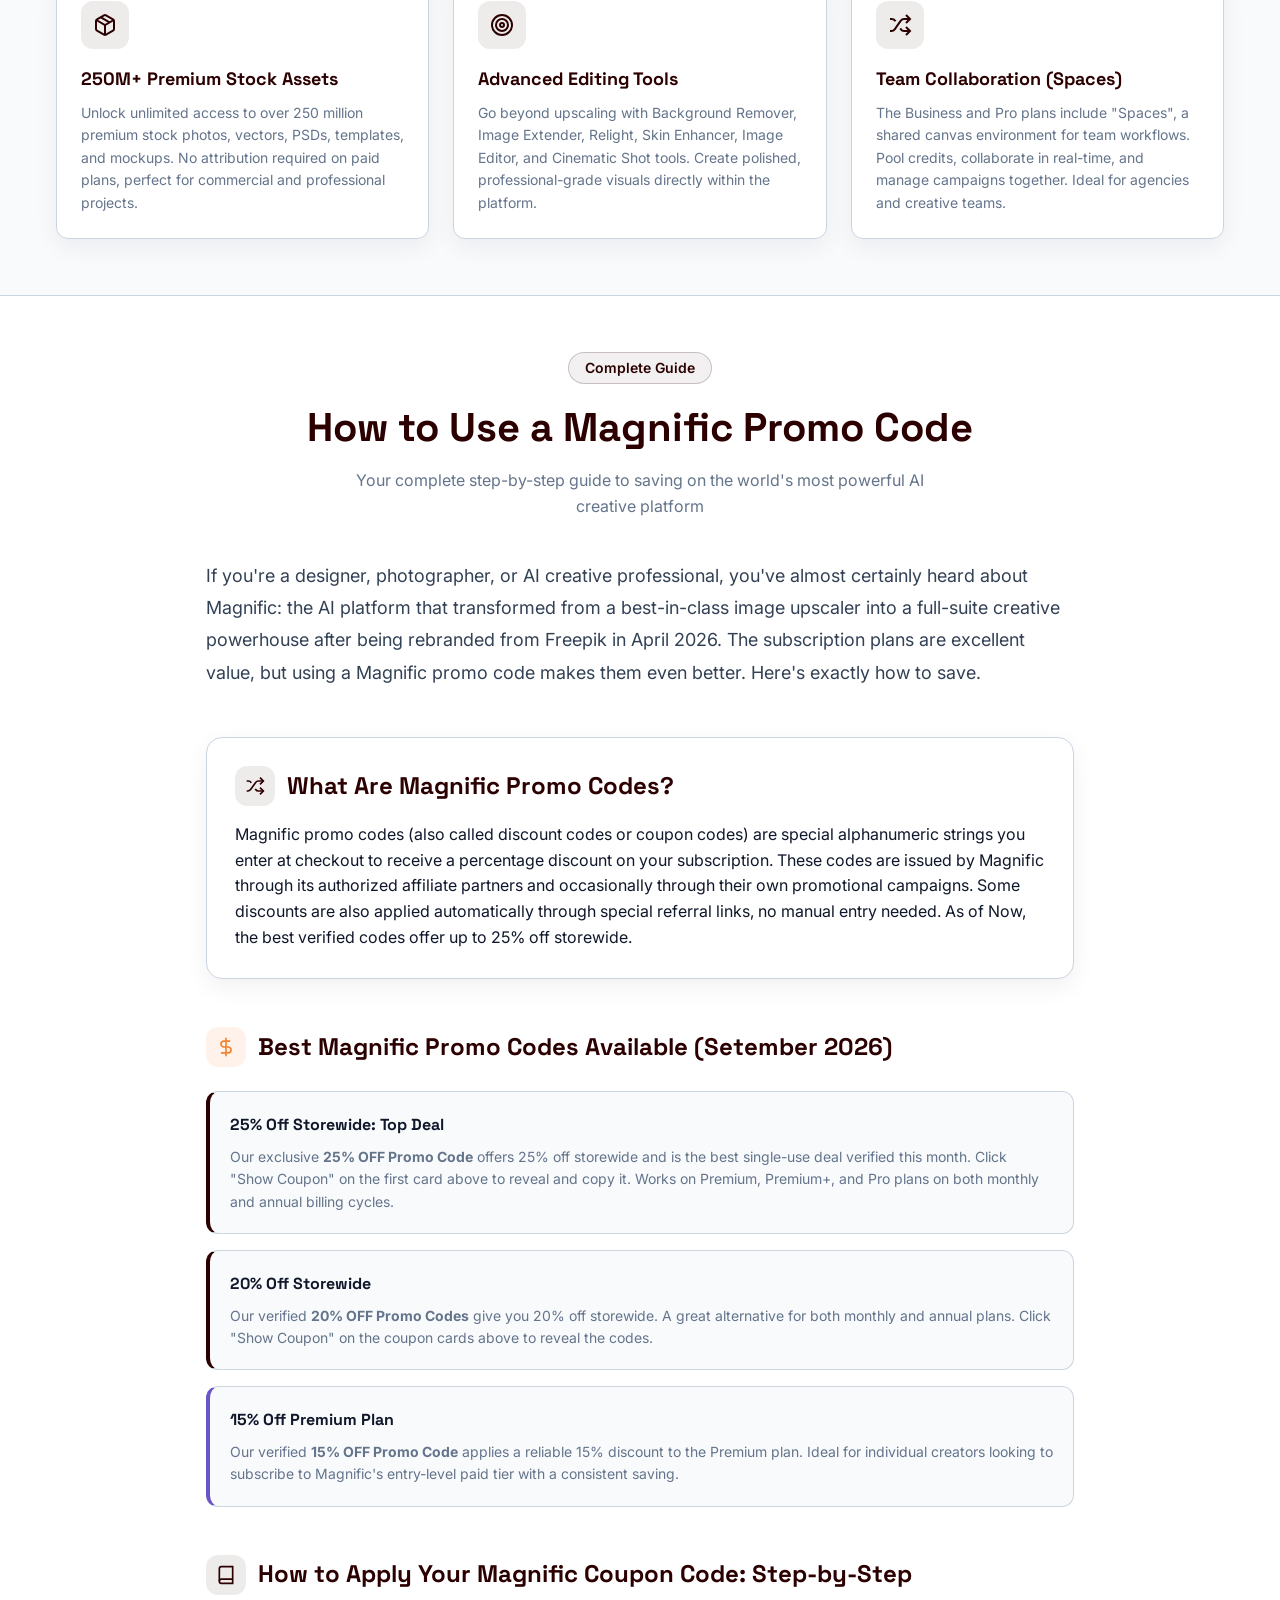
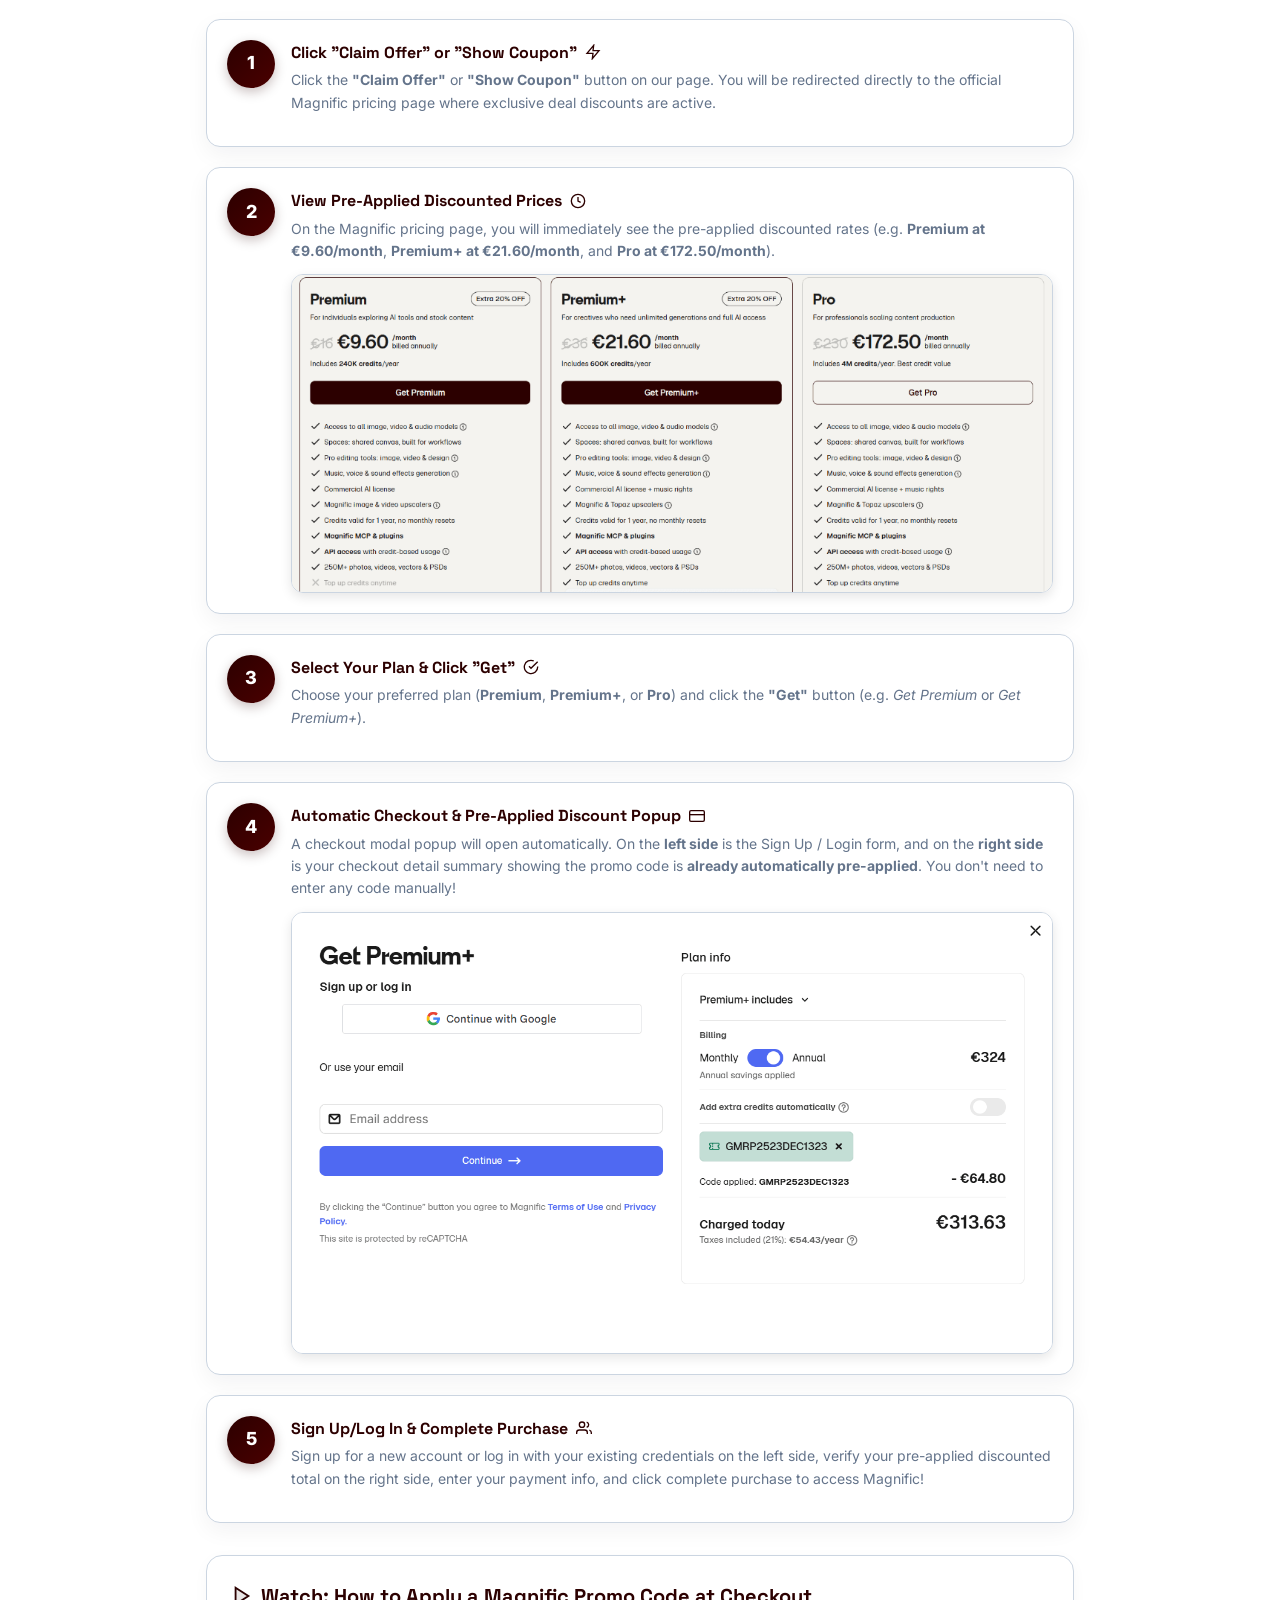
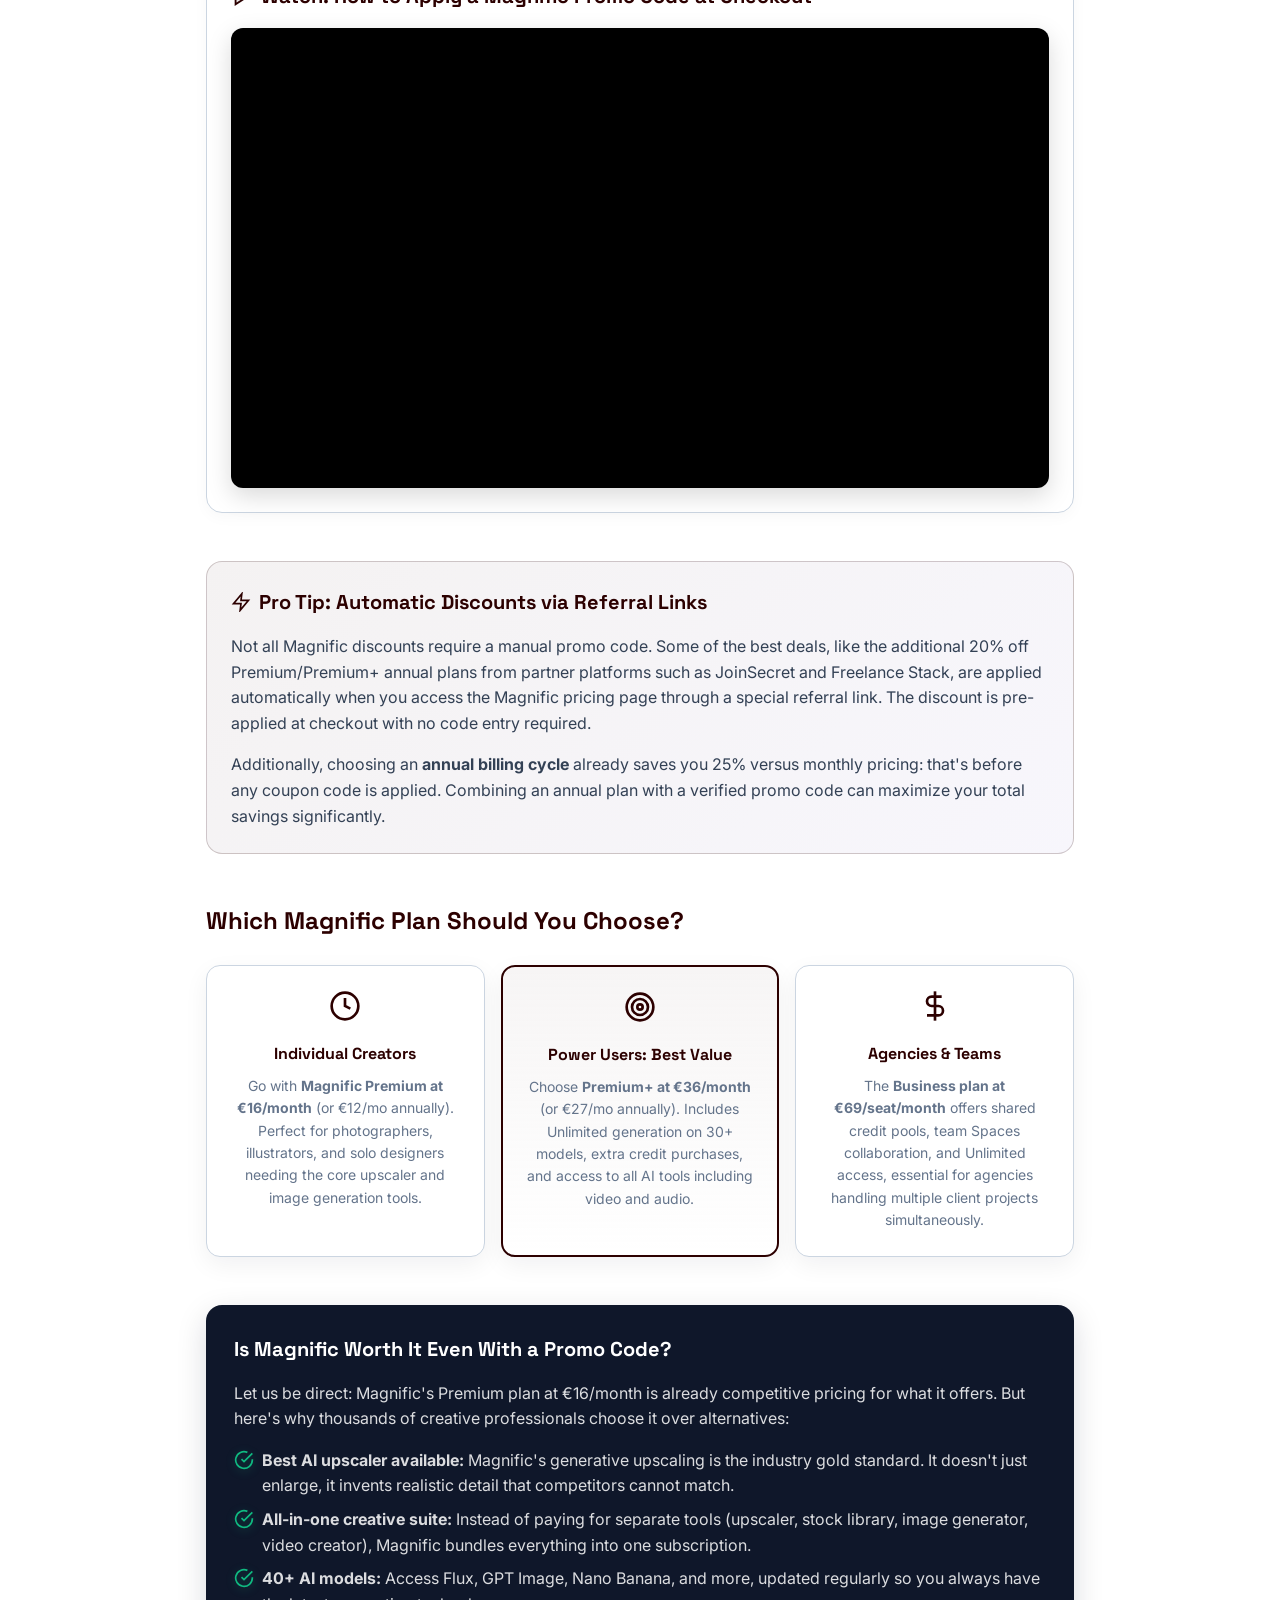
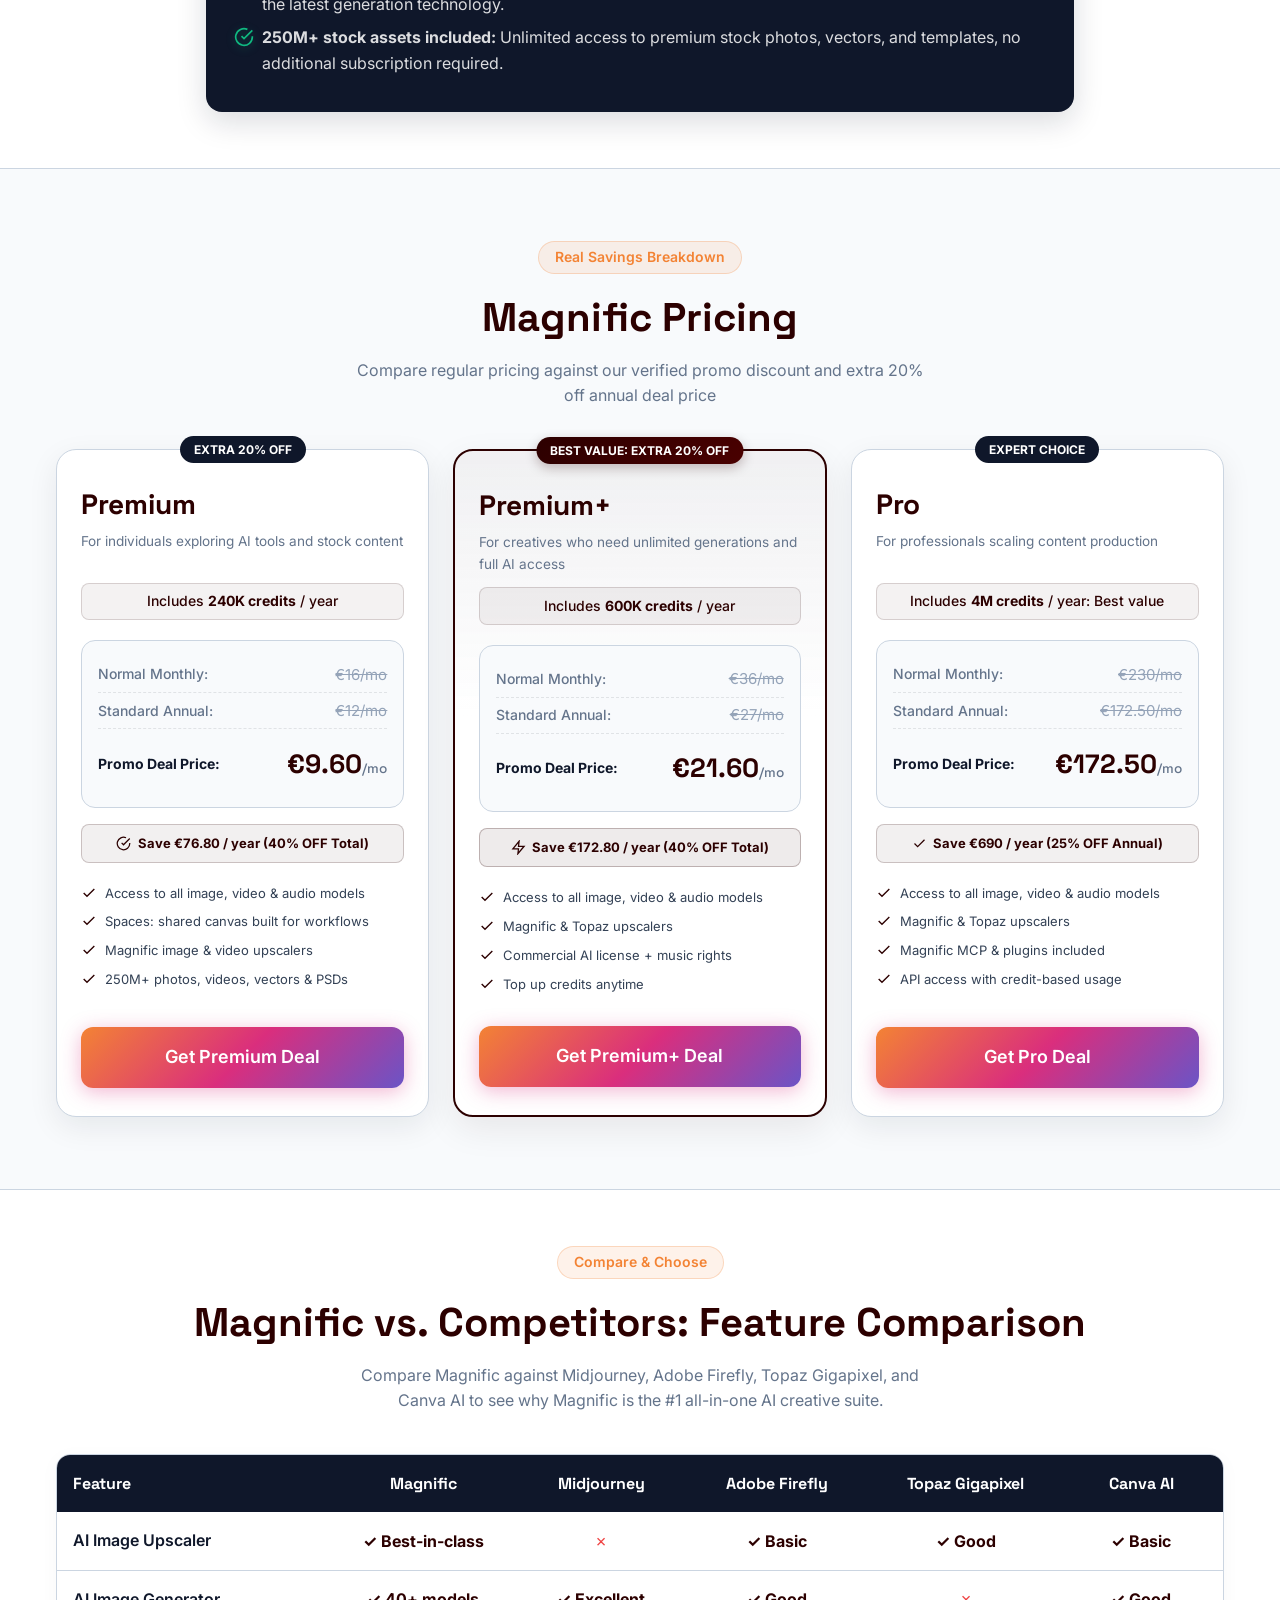
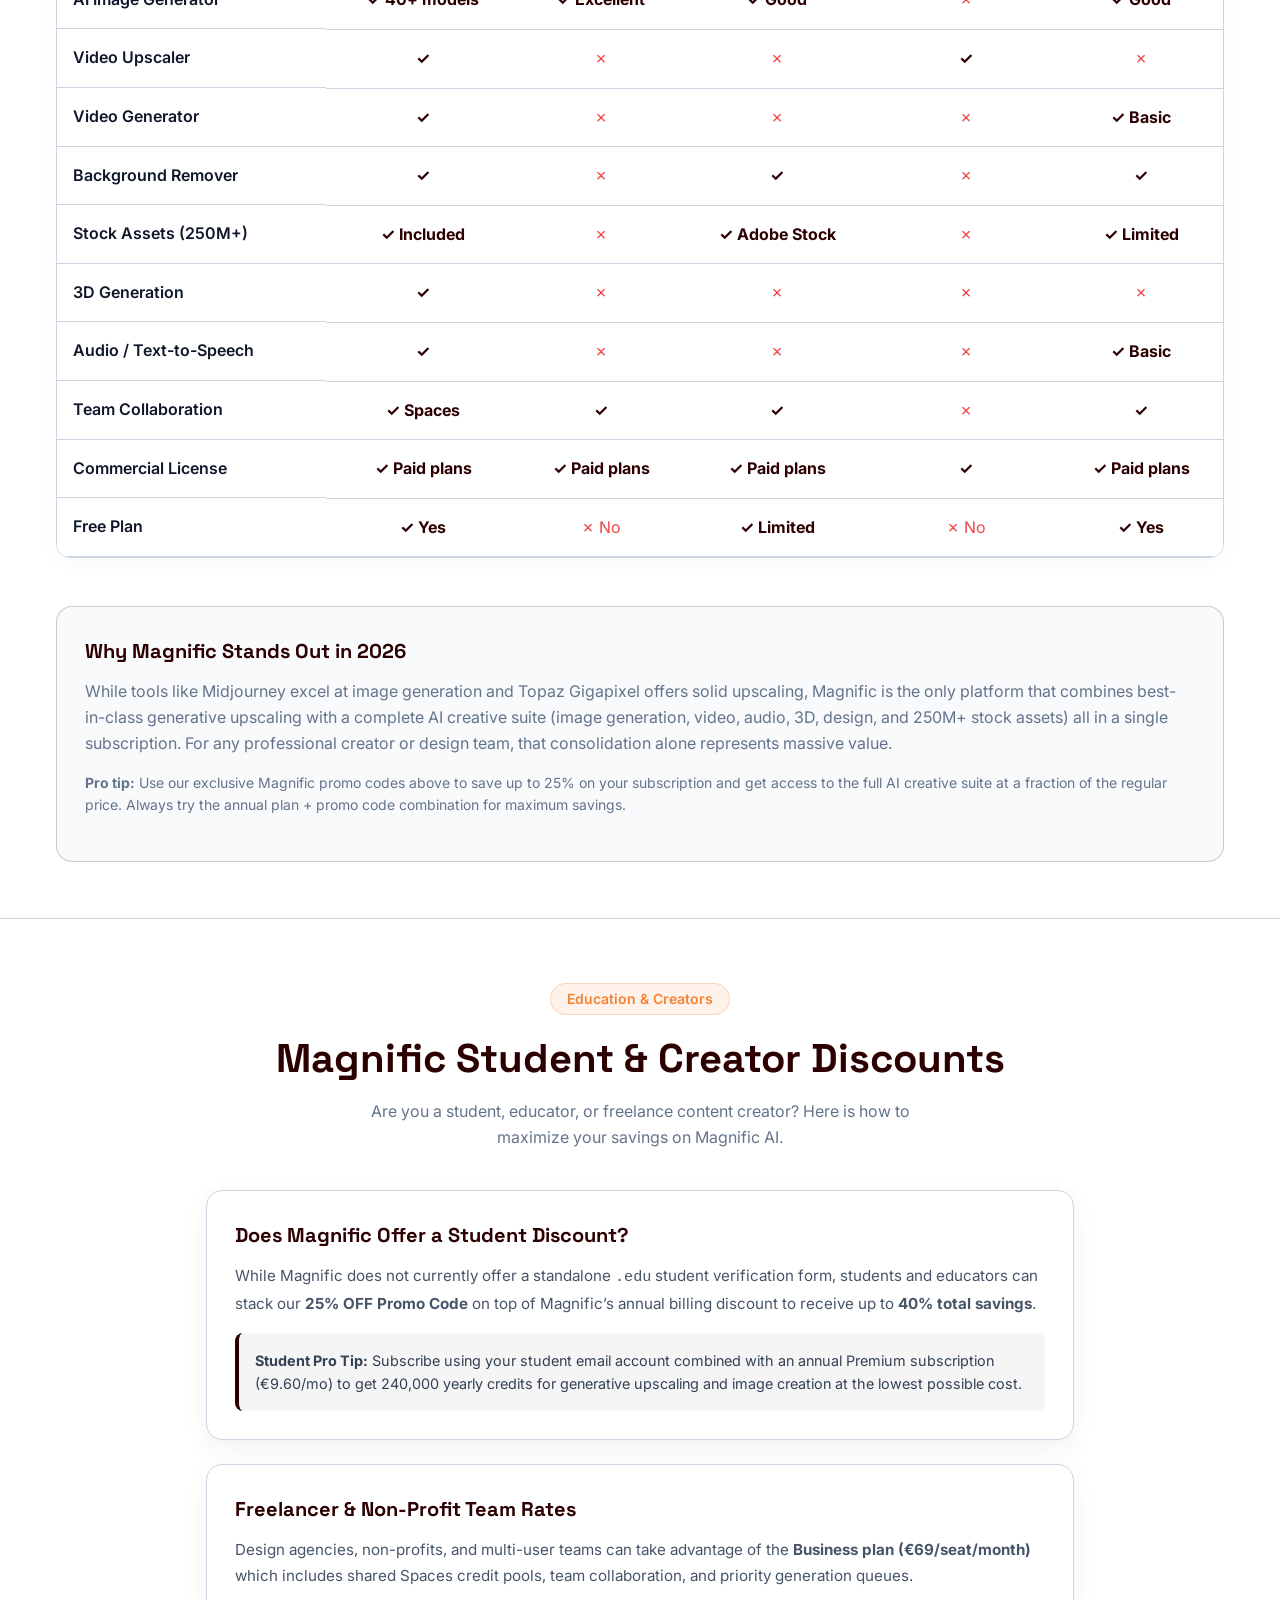
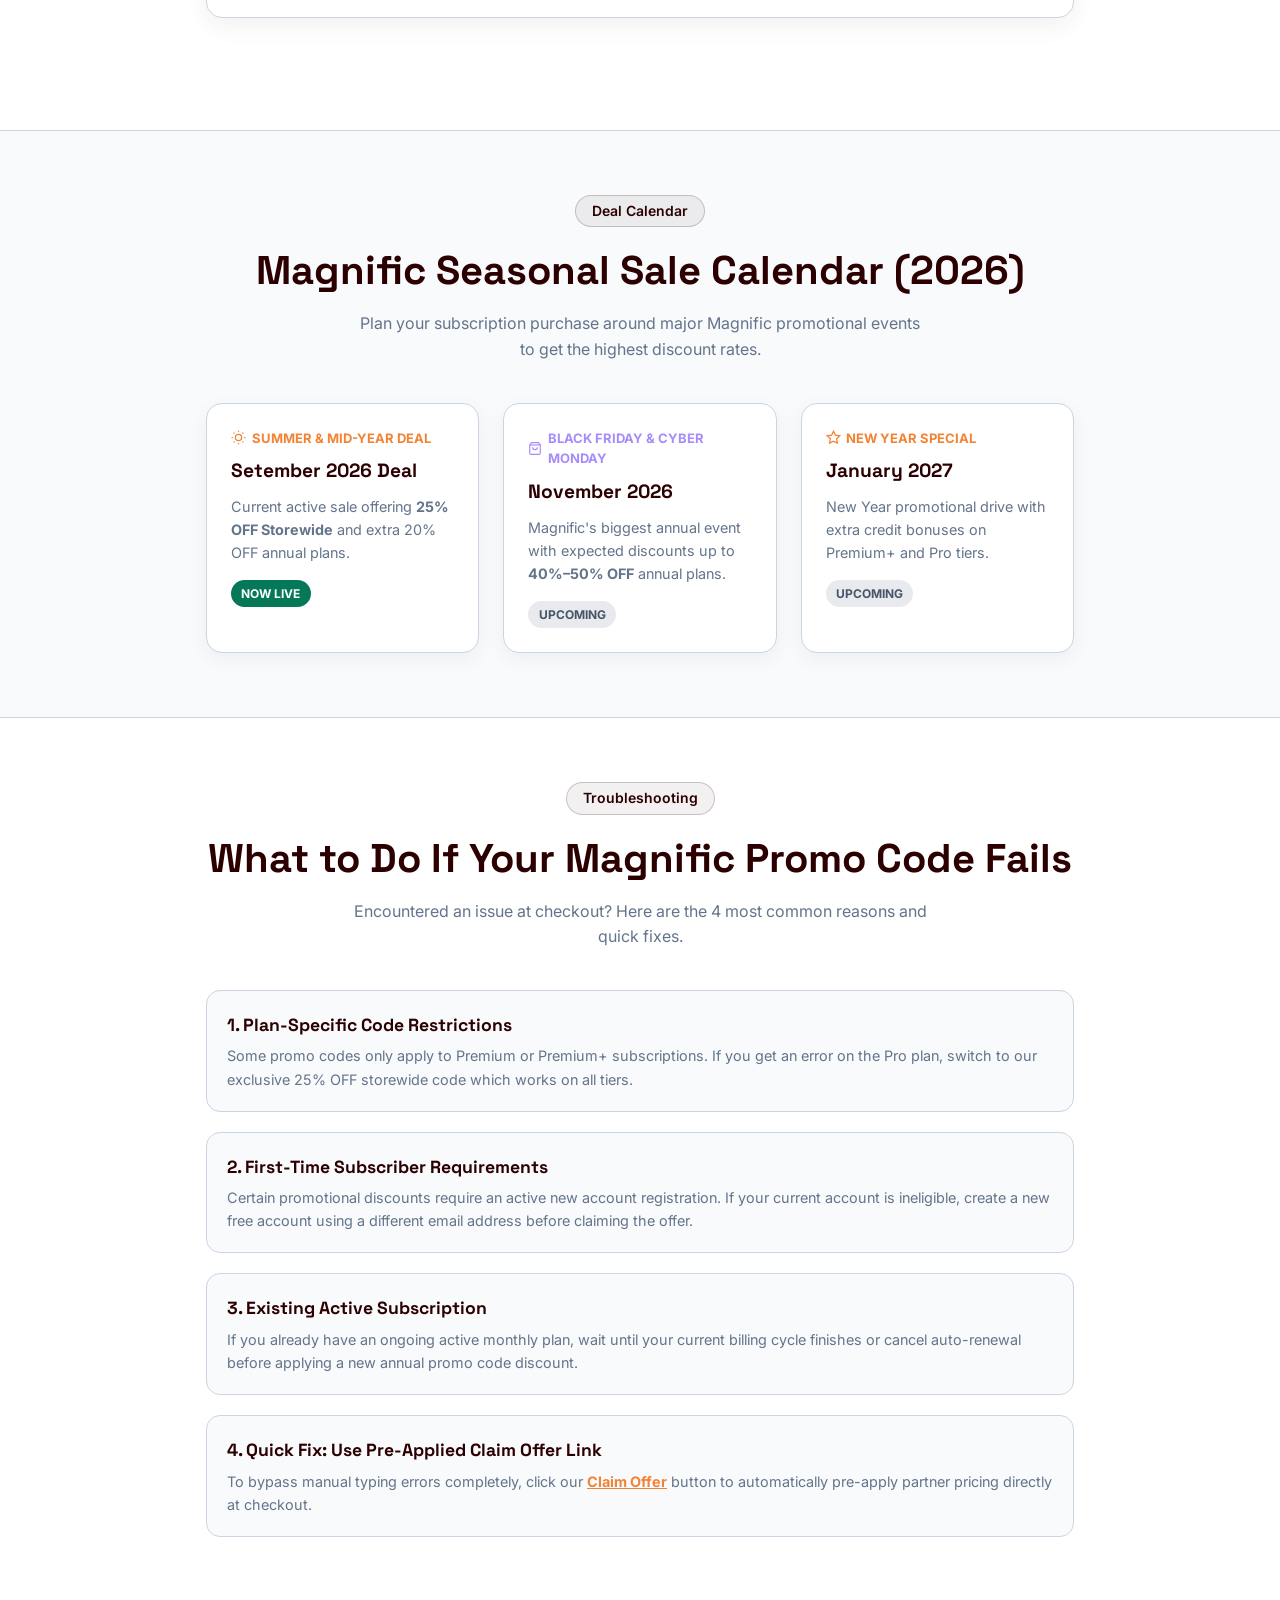
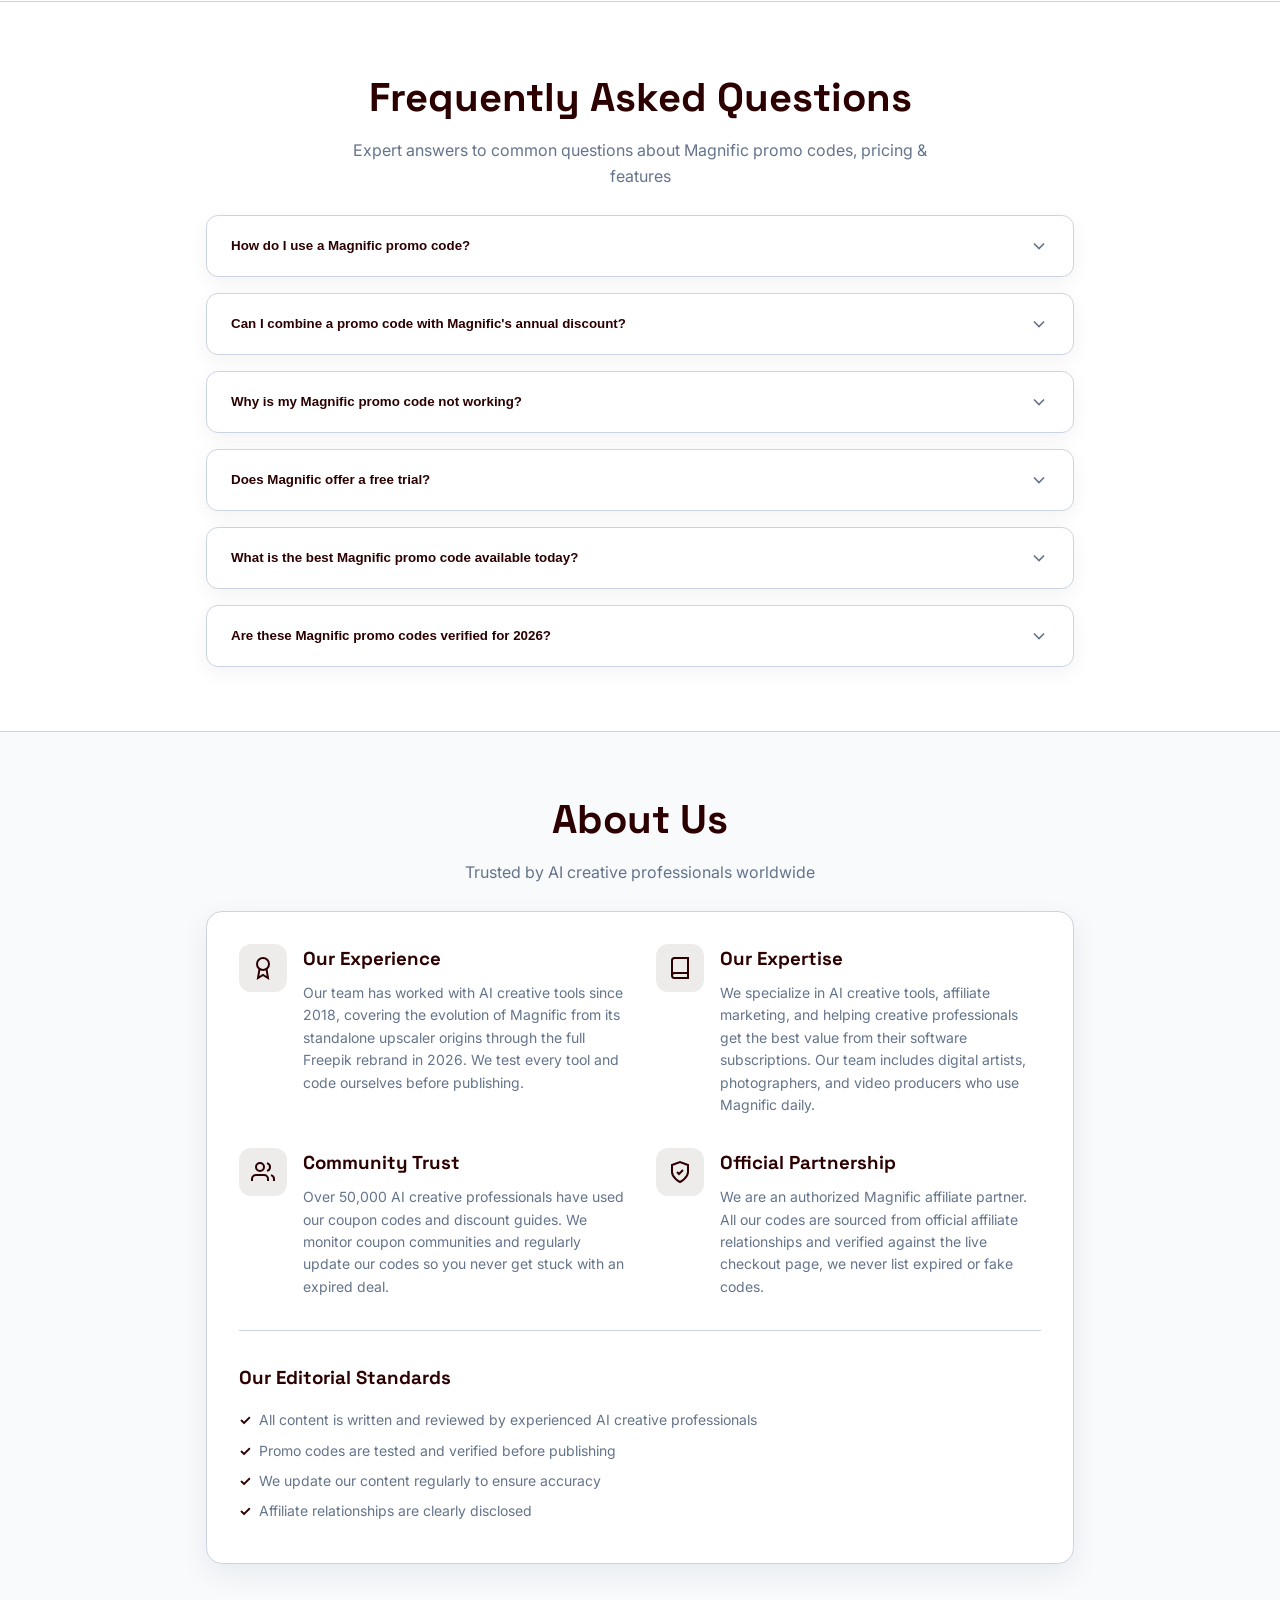
==== commit 2b56bf0b: "Update print statement from 'Hello' to 'Goodbye'" ====
--- a/index.html
+++ b/index.html
@@ -3,7 +3,7 @@
 <head>
   <meta charset="UTF-8">
   <meta name="viewport" content="width=device-width, initial-scale=1.0">
-  <meta name="description" content="Looking for a Magnific promo code? Get up to 25% off Magnific Premium, Premium+ &amp; Pro plans. Verified &amp; working coupon codes for August 2026. Save now!">
+  <meta name="description" content="Looking for a Magnific promo code? Get up to 25% off Magnific Premium, Premium+ &amp; Pro plans. Verified &amp; working coupon codes for 2026. Save now!">
   <meta name="keywords" content="Magnific promo code, Magnific coupon code, Magnific discount, Magnific AI coupon, Magnific deal 2026, Freepik promo code, Magnific discount code, AI upscaler coupon">
   <meta name="robots" content="index, follow, max-snippet:-1, max-image-preview:large, max-video-preview:-1">
   <meta name="author" content="Magnific Coupon Codes - AI Creative Tools Experts">
@@ -122,11 +122,11 @@
         <div class="hero-badges">
           <div class="hero-badge">
             <svg viewBox="0 0 24 24" fill="none" stroke="currentColor" stroke-width="2"><circle cx="12" cy="8" r="6"/><path d="M15.477 12.89 17 22l-5-3-5 3 1.523-9.11"/></svg>
-            Written by AI Creative Experts
+            Written by Punit
           </div>
           <div class="hero-badge hero-badge-orange">
             <svg viewBox="0 0 24 24" fill="none" stroke="currentColor" stroke-width="2"><polygon points="12 2 15.09 8.26 22 9.27 17 14.14 18.18 21.02 12 17.77 5.82 21.02 7 14.14 2 9.27 8.91 8.26 12 2"/></svg>
-            Updated August 2026
+            Updated September 2026
           </div>
         </div>
         <h1 class="hero-title">
@@ -174,7 +174,7 @@
       <div class="container">
         <div class="eeat-signals">
           <div class="eeat-item"><svg viewBox="0 0 24 24" fill="none" stroke="currentColor" stroke-width="2"><circle cx="12" cy="8" r="6"/><path d="M15.477 12.89 17 22l-5-3-5 3 1.523-9.11"/></svg> Expert-reviewed content</div>
-          <div class="eeat-item"><svg viewBox="0 0 24 24" fill="none" stroke="currentColor" stroke-width="2"><rect x="3" y="4" width="18" height="18" rx="2" ry="2"/><line x1="16" y1="2" x2="16" y2="6"/><line x1="8" y1="2" x2="8" y2="6"/><line x1="3" y1="10" x2="21" y2="10"/></svg> Last updated: August, 2026</div>
+          <div class="eeat-item"><svg viewBox="0 0 24 24" fill="none" stroke="currentColor" stroke-width="2"><rect x="3" y="4" width="18" height="18" rx="2" ry="2"/><line x1="16" y1="2" x2="16" y2="6"/><line x1="8" y1="2" x2="8" y2="6"/><line x1="3" y1="10" x2="21" y2="10"/></svg> Last updated: September, 2026</div>
         </div>
         <div class="badges-grid">
           <div class="badge-card">
@@ -205,7 +205,7 @@
       <div class="container">
         <div class="section-header">
           <span class="section-badge section-badge-green">Verified & Working</span>
-          <h2 class="section-title">Active Magnific Promo Codes (August 2026)</h2>
+          <h2 class="section-title">Active Magnific Promo Codes (September 2026)</h2>
           <p class="section-subtitle">Click "Show Coupon" to reveal the code. You'll be redirected to Magnific while the code appears in a new tab, just paste it at checkout.</p>
         </div>
 
@@ -397,13 +397,13 @@
             <div class="guide-icon"><svg viewBox="0 0 24 24" fill="none" stroke="currentColor" stroke-width="2"><path d="M2 18h1.4c1.3 0 2.5-.6 3.3-1.7l6.1-8.6c.7-1.1 2-1.7 3.3-1.7H22"/><path d="m18 2 4 4-4 4"/><path d="M2 6h1.9c1.5 0 2.9.9 3.6 2.2"/><path d="M22 18h-5.9c-1.3 0-2.6-.7-3.3-1.8l-.5-.8"/><path d="m18 14 4 4-4 4"/></svg></div>
             What Are Magnific Promo Codes?
           </h3>
-          <p>Magnific promo codes (also called discount codes or coupon codes) are special alphanumeric strings you enter at checkout to receive a percentage discount on your subscription. These codes are issued by Magnific through its authorized affiliate partners and occasionally through their own promotional campaigns. Some discounts are also applied automatically through special referral links, no manual entry needed. As of August 2026, the best verified codes offer up to 25% off storewide.</p>
+          <p>Magnific promo codes (also called discount codes or coupon codes) are special alphanumeric strings you enter at checkout to receive a percentage discount on your subscription. These codes are issued by Magnific through its authorized affiliate partners and occasionally through their own promotional campaigns. Some discounts are also applied automatically through special referral links, no manual entry needed. As of Now, the best verified codes offer up to 25% off storewide.</p>
         </div>
 
         <div class="guide-section-inner">
           <h3 class="guide-section-title">
             <div class="guide-icon guide-icon-orange"><svg viewBox="0 0 24 24" fill="none" stroke="currentColor" stroke-width="2"><line x1="12" y1="1" x2="12" y2="23"/><path d="M17 5H9.5a3.5 3.5 0 0 0 0 7h5a3.5 3.5 0 0 1 0 7H6"/></svg></div>
-            Best Magnific Promo Codes Available (August 2026)
+            Best Magnific Promo Codes Available (Setember 2026)
           </h3>
           <div class="code-options">
             <div class="code-option code-option-green">
@@ -747,7 +747,7 @@
               <svg viewBox="0 0 24 24" fill="none" stroke="#f38334" stroke-width="2" style="width: 15px; height: 15px;"><circle cx="12" cy="12" r="5"/><line x1="12" y1="1" x2="12" y2="3"/><line x1="12" y1="21" x2="12" y2="23"/><line x1="4.22" y1="4.22" x2="5.64" y2="5.64"/><line x1="18.36" y1="18.36" x2="19.78" y2="19.78"/><line x1="1" y1="12" x2="3" y2="12"/><line x1="21" y1="12" x2="23" y2="12"/><line x1="4.22" y1="19.78" x2="5.64" y2="18.36"/><line x1="18.36" y1="5.64" x2="19.78" y2="4.22"/></svg>
               <span>Summer &amp; Mid-Year Deal</span>
             </div>
-            <h3 style="font-size: 1.2rem; font-weight: 700; color: #2c0000; margin-bottom: 0.5rem;">August 2026 Deal</h3>
+            <h3 style="font-size: 1.2rem; font-weight: 700; color: #2c0000; margin-bottom: 0.5rem;">Setember 2026 Deal</h3>
             <p style="font-size: 0.9rem; color: #64748b; line-height: 1.6; margin-bottom: 1rem;">Current active sale offering <strong>25% OFF Storewide</strong> and extra 20% OFF annual plans.</p>
             <span style="display: inline-block; background: #047857; color: #fff; font-size: 0.75rem; font-weight: 700; padding: 0.25rem 0.65rem; border-radius: 9999px;">NOW LIVE</span>
           </div>
@@ -962,7 +962,7 @@
             "name": "What is the best Magnific promo code in 2026?",
             "acceptedAnswer": {
               "@type": "Answer",
-              "text": "The best verified Magnific promo code as of August 2026 gives 25% off storewide on all plans. Click 'Show Coupon' on the first coupon card above to reveal and copy the exclusive code at checkout."
+              "text": "The best verified Magnific promo code as of Now gives 25% off storewide on all plans. Click 'Show Coupon' on the first coupon card above to reveal and copy the exclusive code at checkout."
             }
           },
           {
